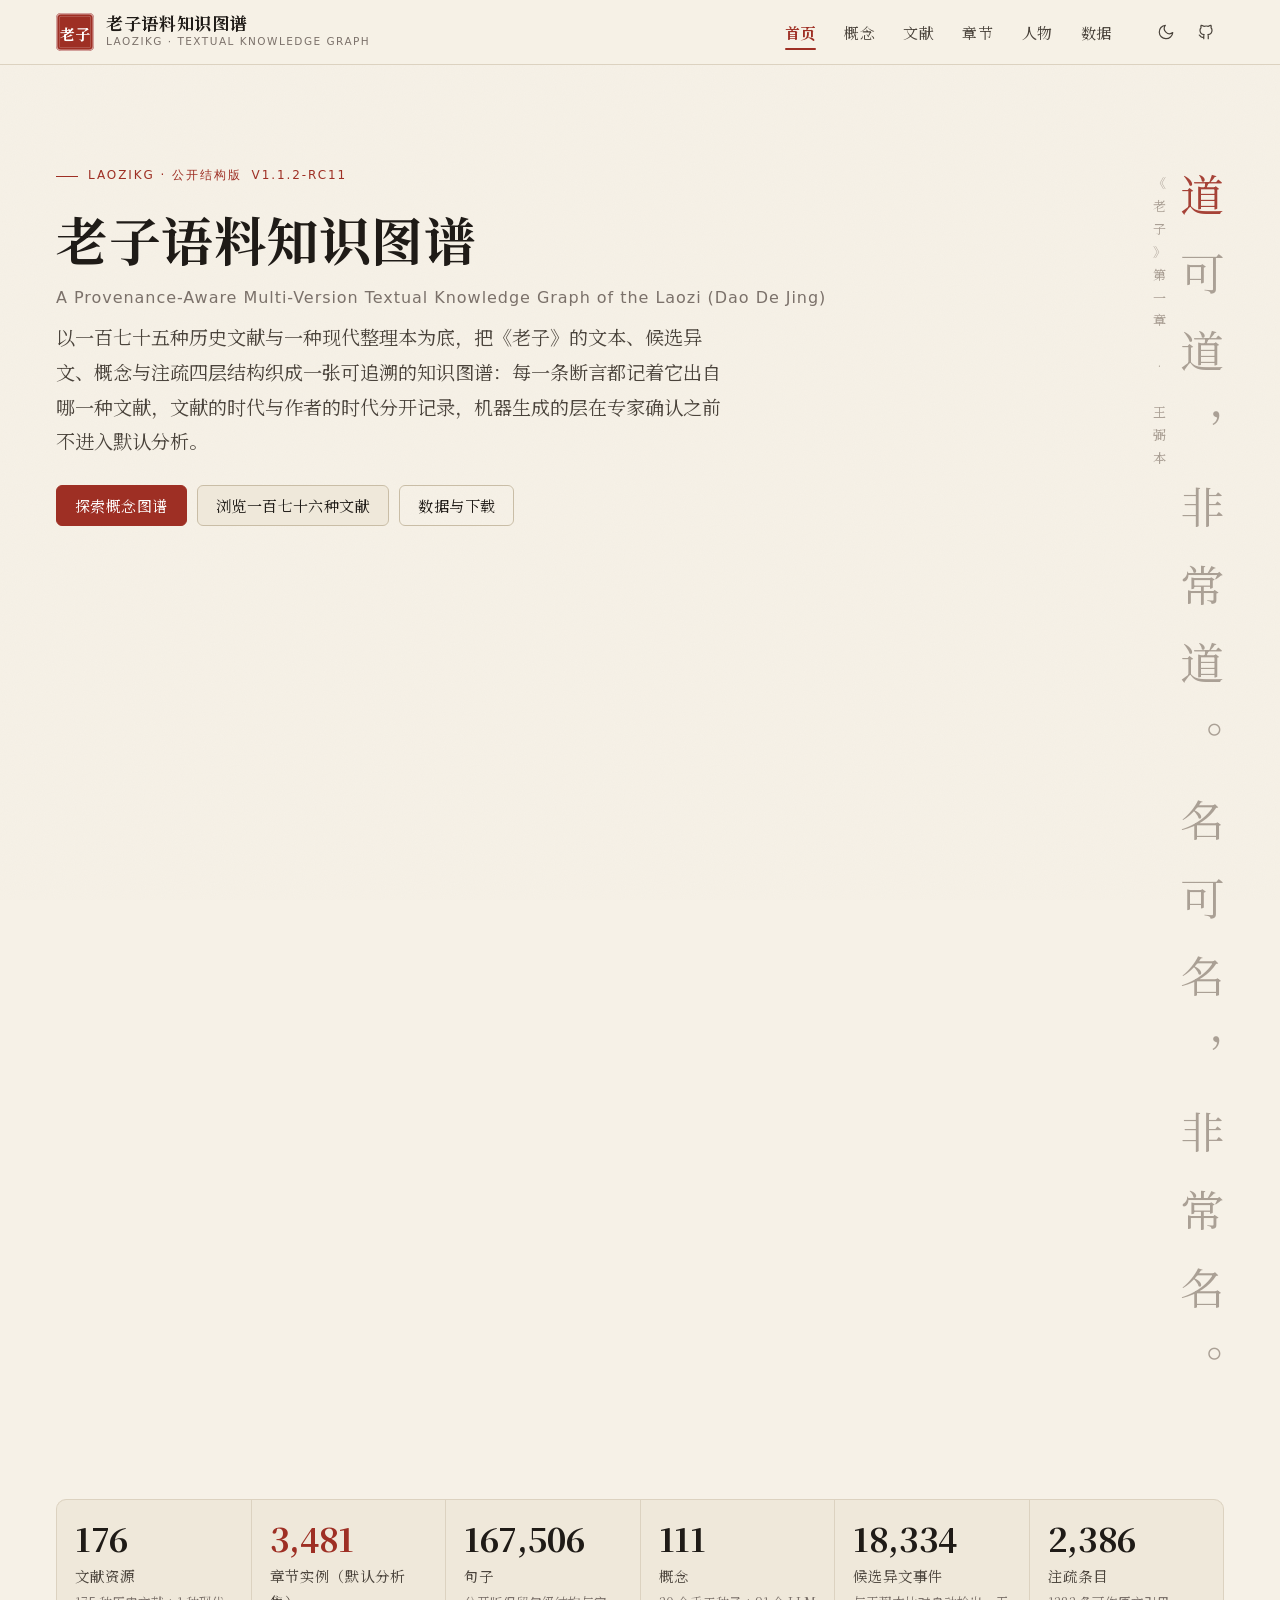
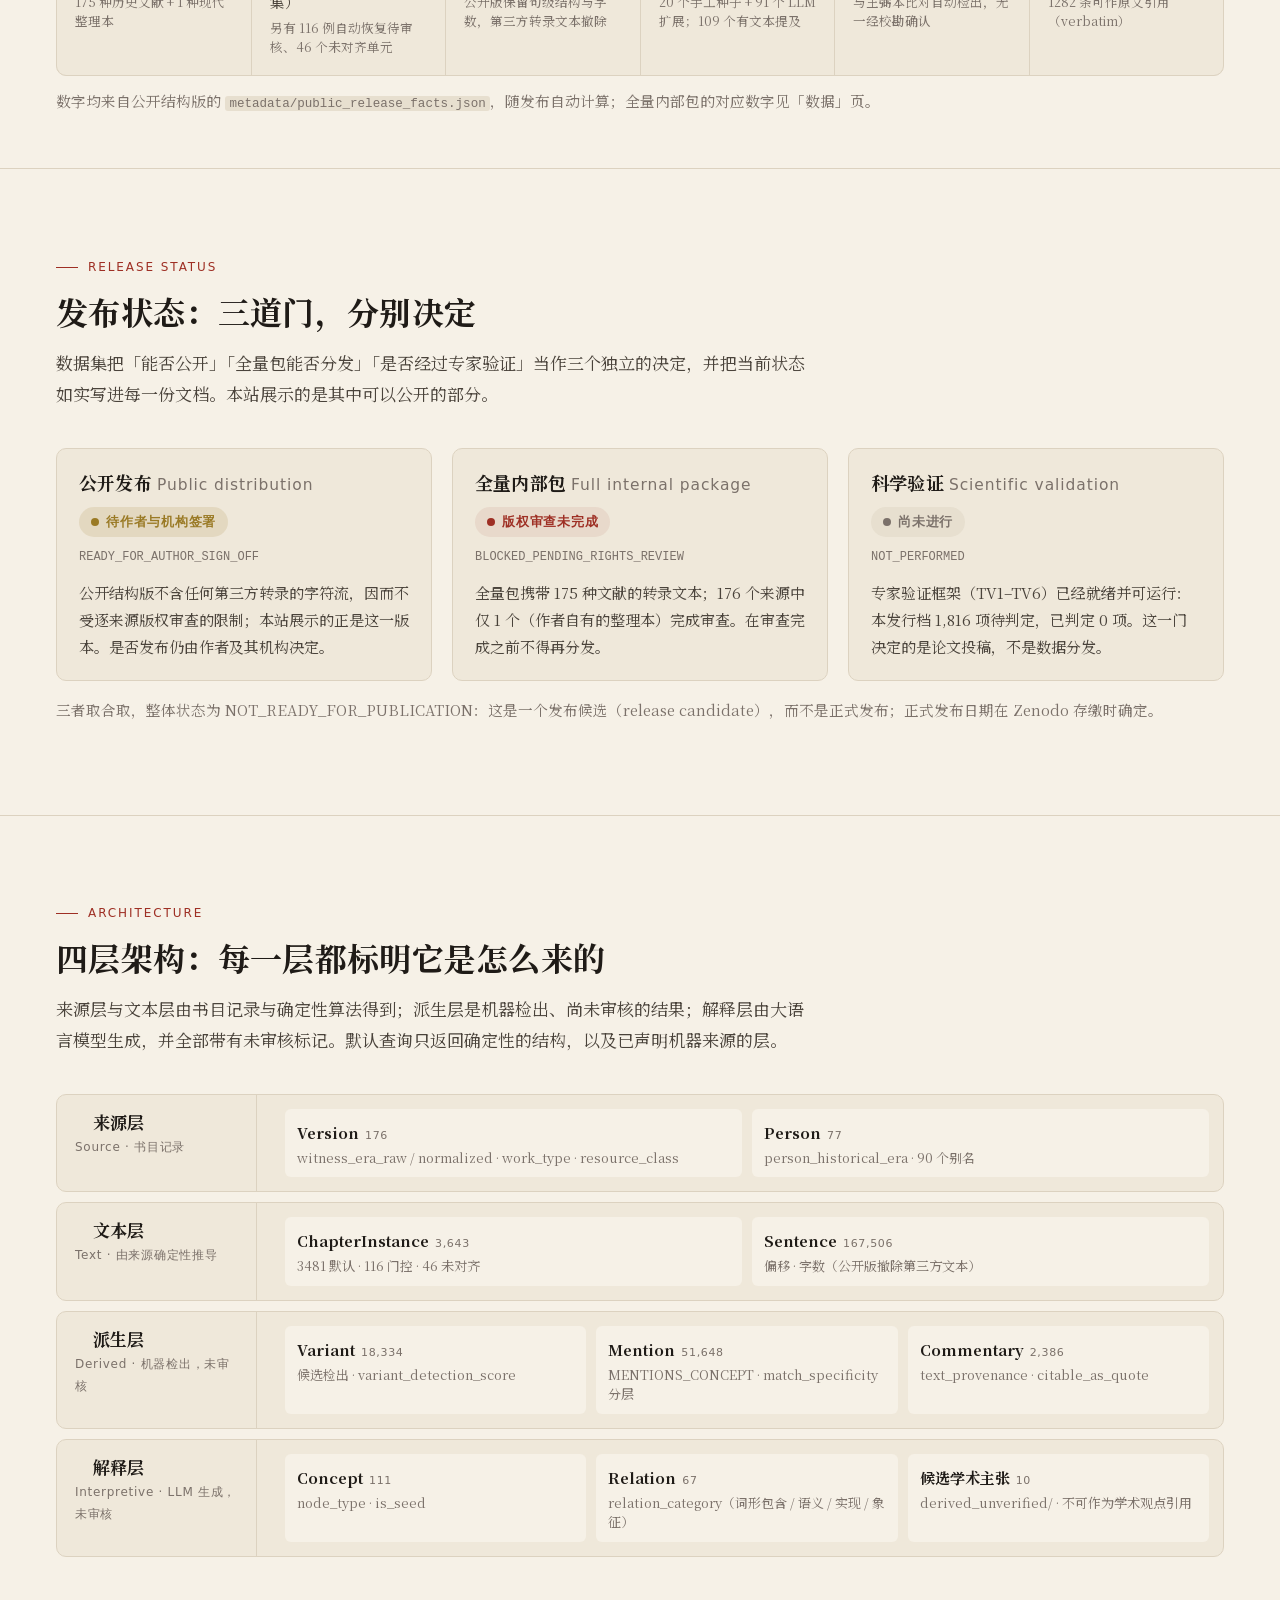
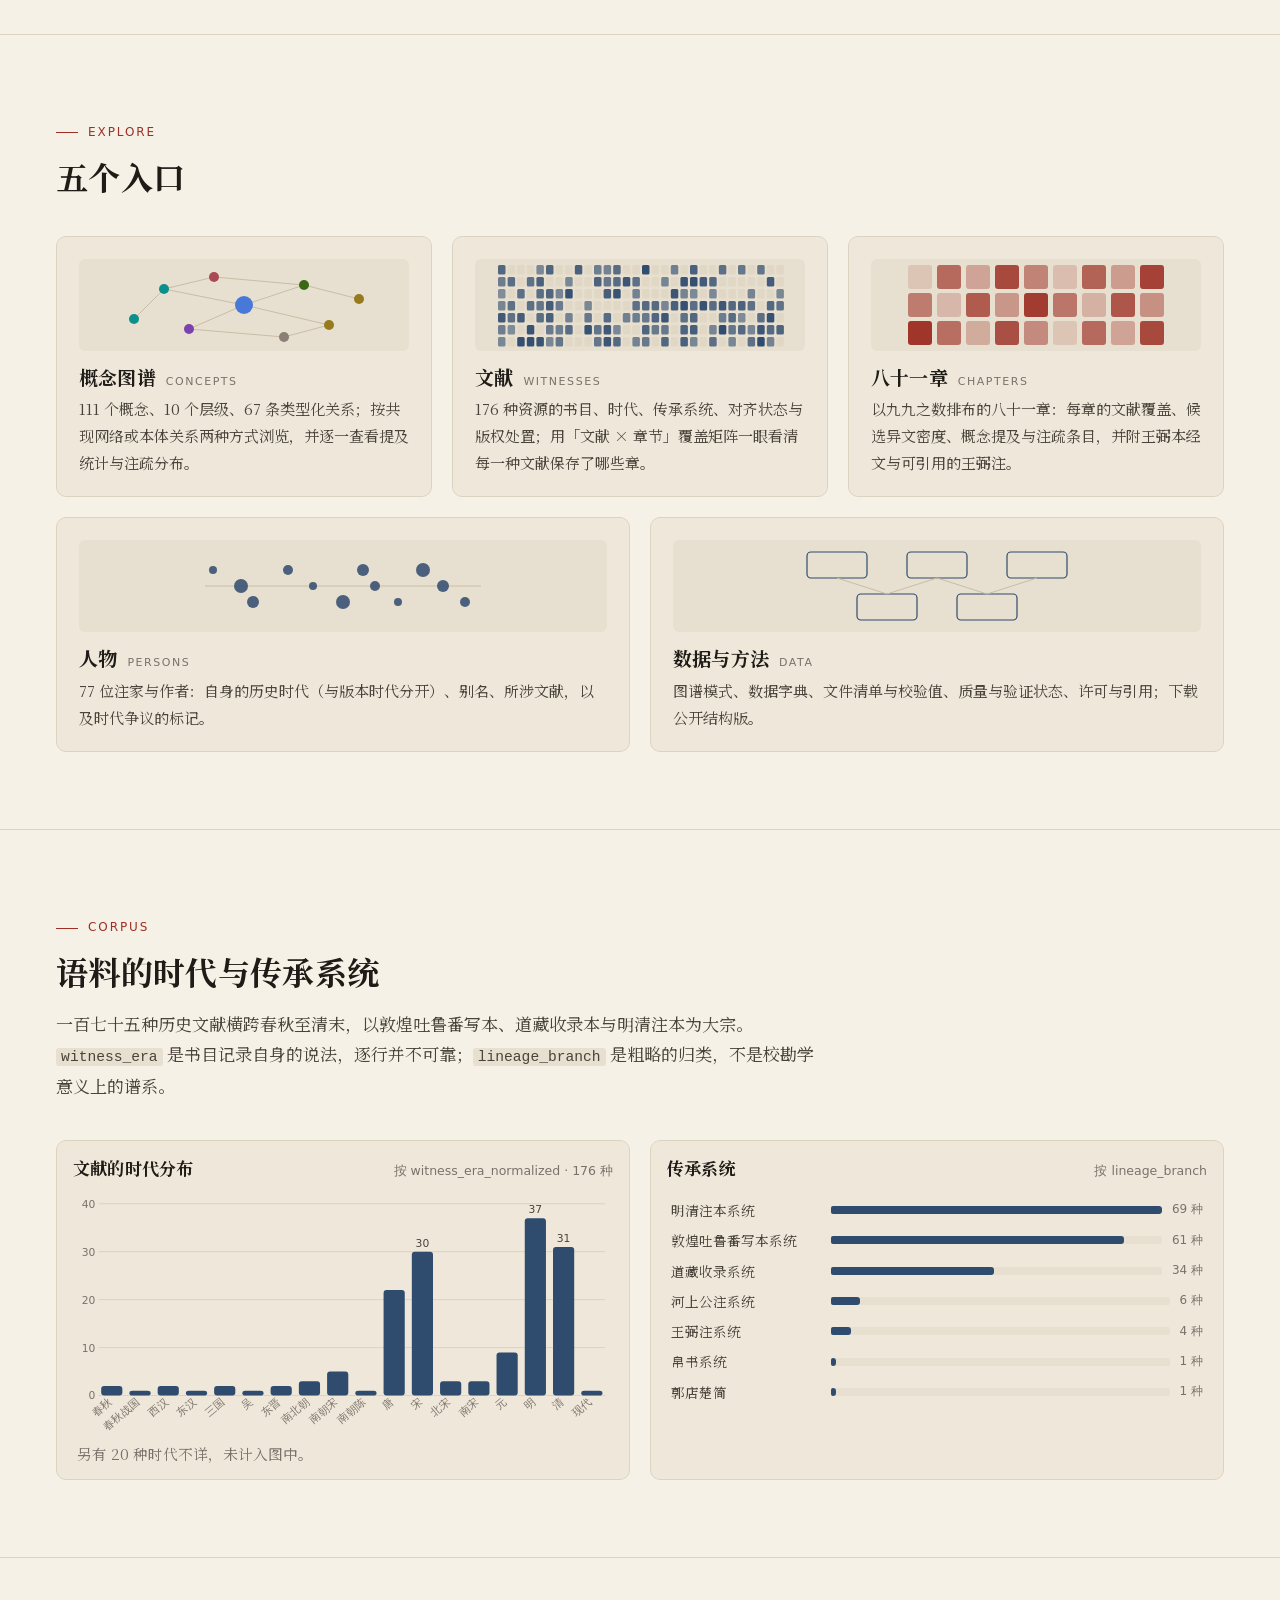
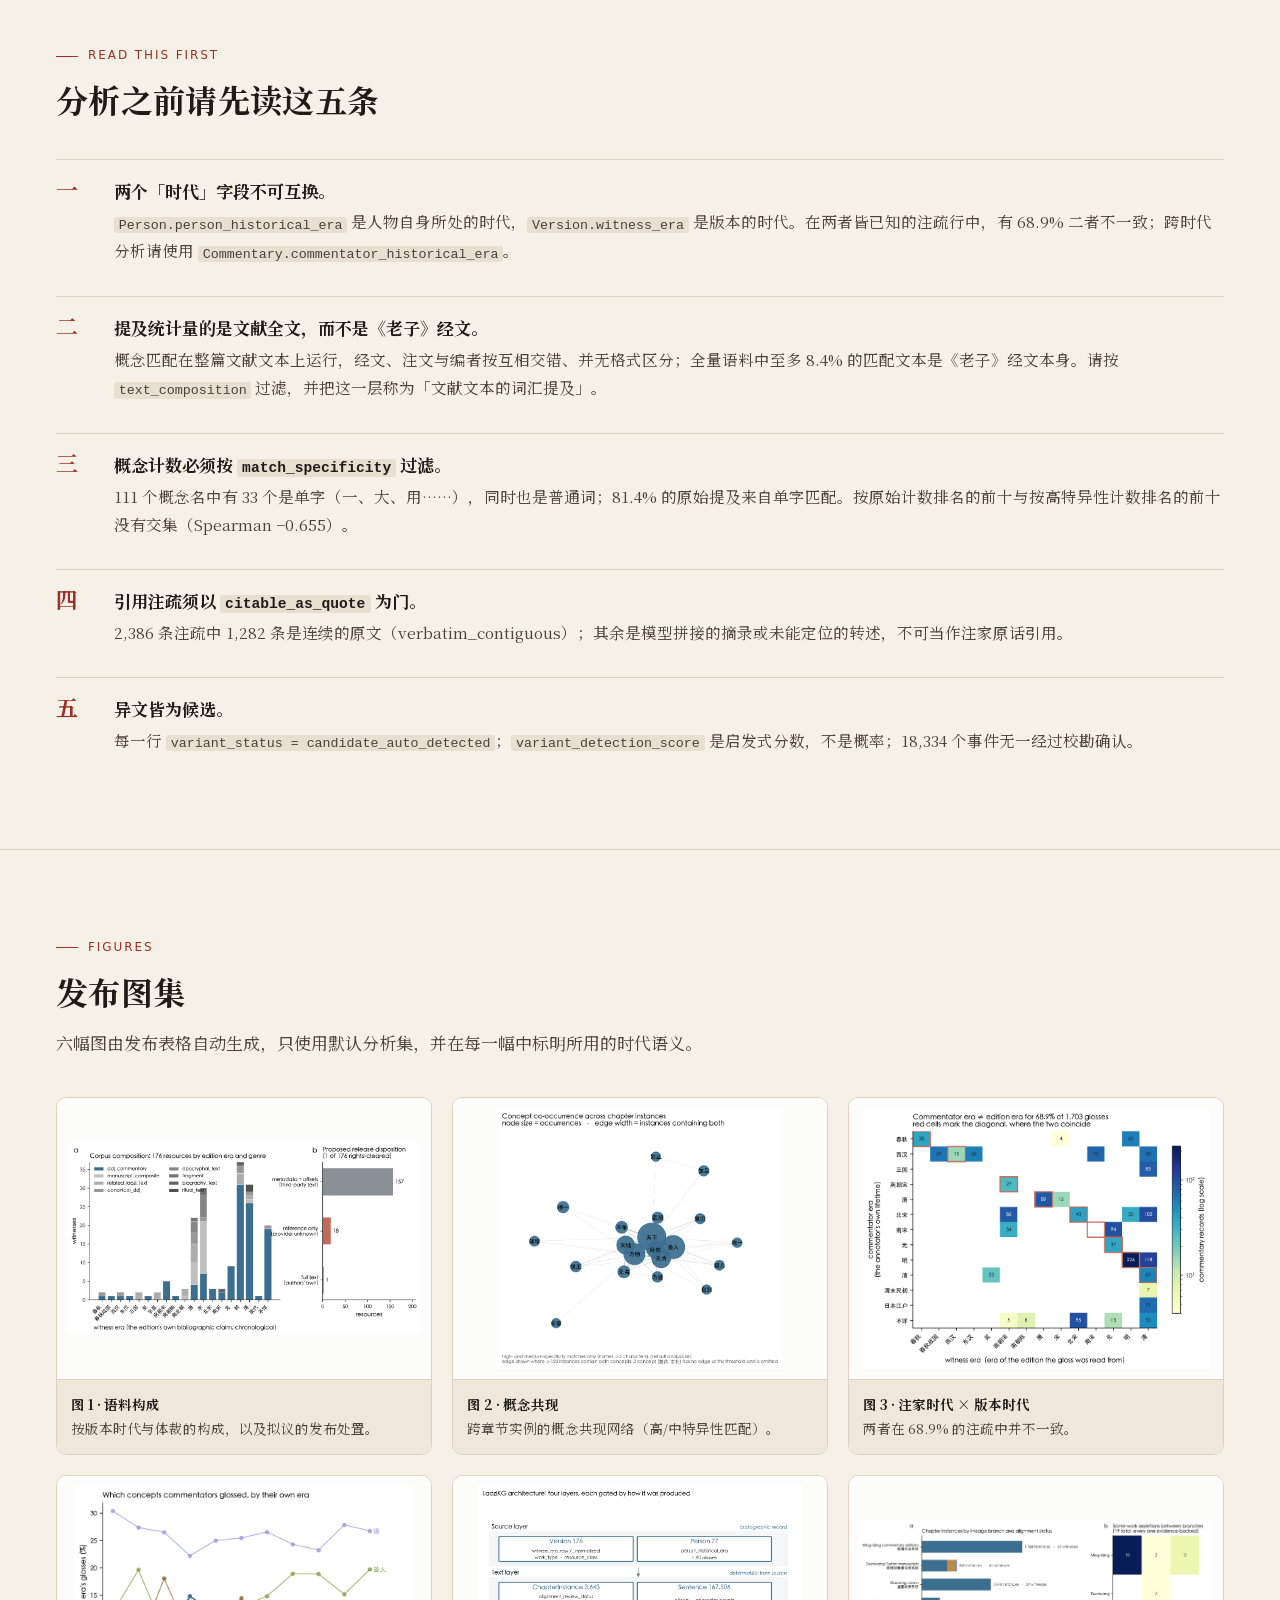
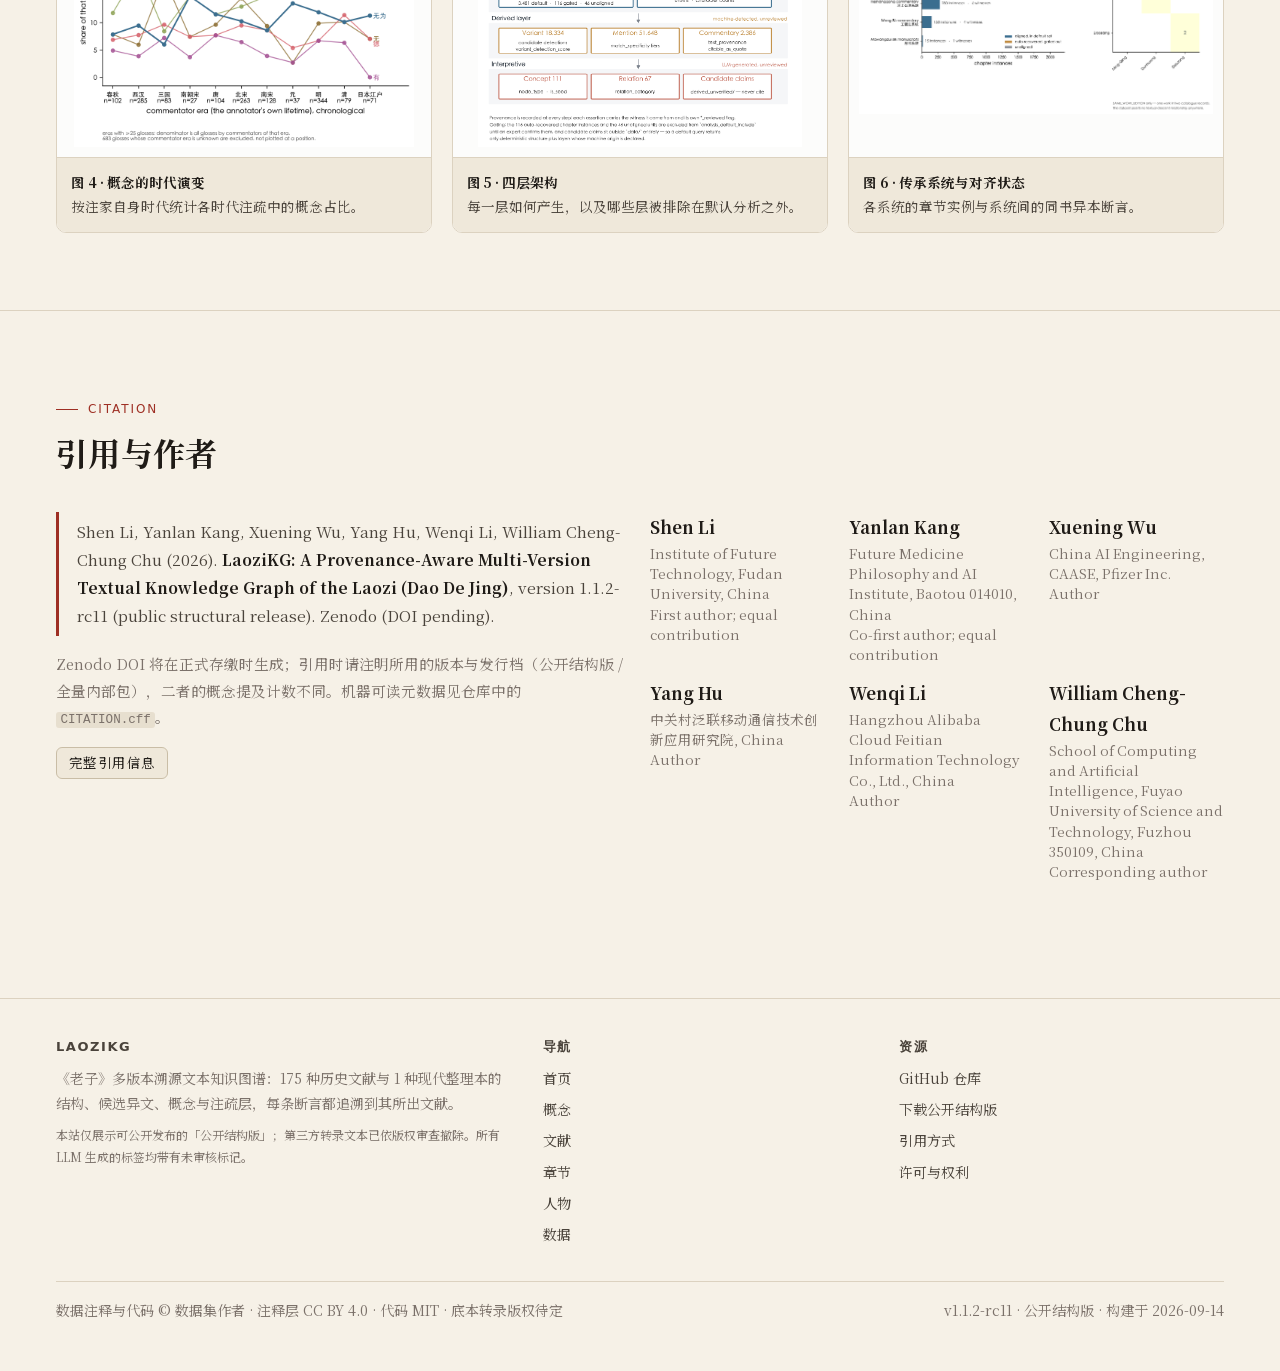
==== docs/index.html @ 109d07fc "Add the LaoziKG GitHub Pages website (docs/) built from the public structural release Static site (H" ====
<!DOCTYPE html>
<html lang="zh-Hans">
<head>
<meta charset="utf-8">
<meta name="viewport" content="width=device-width, initial-scale=1">
<title>老子语料知识图谱 · LaoziKG</title>
<meta name="description" content="LaoziKG：《老子》（道德经）多版本溯源文本知识图谱。175 种历史文献与 1 种现代整理本的文本结构、候选异文、概念与注疏层，每条断言都追溯到其所出文献。">
<meta name="color-scheme" content="light dark">
<meta property="og:title" content="老子语料知识图谱 · LaoziKG">
<meta property="og:description" content="《老子》多版本溯源文本知识图谱：176 种文献资源 · 111 个概念 · 18,334 条候选异文 · 2,386 条注疏。">
<script>try{var t=localStorage.getItem('lz-theme');if(t)document.documentElement.setAttribute('data-theme',t)}catch(e){}</script>
<link rel="icon" href="assets/img/favicon.svg" type="image/svg+xml">
<link rel="stylesheet" href="assets/fonts/fonts.css">
<link rel="stylesheet" href="assets/css/site.css">
</head>
<body data-page="home">
<header id="site-header"></header>
<main>

  <section class="hero">
    <div class="wrap hero__in">
      <div class="hero__body">
        <div class="eyebrow">LaoziKG · 公开结构版 <span id="hero-version">v1.1.2-rc11</span></div>
        <h1 class="hero__title">老子语料知识图谱
          <span class="en">A Provenance-Aware Multi-Version Textual Knowledge Graph of the Laozi (Dao De Jing)</span>
        </h1>
        <p class="lede">以一百七十五种历史文献与一种现代整理本为底，把《老子》的文本、候选异文、概念与注疏四层结构织成一张可追溯的知识图谱：每一条断言都记着它出自哪一种文献，文献的时代与作者的时代分开记录，机器生成的层在专家确认之前不进入默认分析。</p>
        <div class="cta-row">
          <a class="btn btn--primary" href="concepts.html">探索概念图谱</a>
          <a class="btn" href="witnesses.html">浏览一百七十六种文献</a>
          <a class="btn btn--ghost" href="data.html#download">数据与下载</a>
        </div>
      </div>
      <div class="hero__quote" aria-hidden="true"><b>道</b>可道，非常道。名可名，非常名。<small>《老子》第一章 · 王弼本</small></div>
    </div>
  </section>

  <section class="section section--tight">
    <div class="wrap">
      <div class="stats" id="stats" aria-label="数据规模"></div>
      <p class="small muted" style="margin-top:12px" id="stats-note">数字均来自公开结构版的 <code>metadata/public_release_facts.json</code>，随发布自动计算；全量内部包的对应数字见「数据」页。</p>
    </div>
  </section>

  <section class="section" id="gates">
    <div class="wrap">
      <div class="section__head">
        <div class="eyebrow">Release status</div>
        <h2>发布状态：三道门，分别决定</h2>
        <p class="section__desc">数据集把「能否公开」「全量包能否分发」「是否经过专家验证」当作三个独立的决定，并把当前状态如实写进每一份文档。本站展示的是其中可以公开的部分。</p>
      </div>
      <div class="grid-3" id="gate-cards"></div>
      <p class="muted small" style="margin-top:16px" id="gate-overall"></p>
    </div>
  </section>

  <section class="section" id="architecture">
    <div class="wrap">
      <div class="section__head">
        <div class="eyebrow">Architecture</div>
        <h2>四层架构：每一层都标明它是怎么来的</h2>
        <p class="section__desc">来源层与文本层由书目记录与确定性算法得到；派生层是机器检出、尚未审核的结果；解释层由大语言模型生成，并全部带有未审核标记。默认查询只返回确定性的结构，以及已声明机器来源的层。</p>
      </div>
      <div class="layers" id="layers"></div>
    </div>
  </section>

  <section class="section" id="explore">
    <div class="wrap">
      <div class="section__head">
        <div class="eyebrow">Explore</div>
        <h2>五个入口</h2>
      </div>
      <div class="explore" id="explore-cards"></div>
    </div>
  </section>

  <section class="section" id="corpus">
    <div class="wrap">
      <div class="section__head">
        <div class="eyebrow">Corpus</div>
        <h2>语料的时代与传承系统</h2>
        <p class="section__desc">一百七十五种历史文献横跨春秋至清末，以敦煌吐鲁番写本、道藏收录本与明清注本为大宗。<code>witness_era</code> 是书目记录自身的说法，逐行并不可靠；<code>lineage_branch</code> 是粗略的归类，不是校勘学意义上的谱系。</p>
      </div>
      <div class="grid-2">
        <div class="vizbox"><div class="viz-title"><h3>文献的时代分布</h3><span>按 witness_era_normalized · 176 种</span></div><div id="era-chart"></div></div>
        <div class="vizbox"><div class="viz-title"><h3>传承系统</h3><span>按 lineage_branch</span></div><div id="lineage-chart" style="padding:6px 8px 4px"></div></div>
      </div>
    </div>
  </section>

  <section class="section" id="notes">
    <div class="wrap">
      <div class="section__head">
        <div class="eyebrow">Read this first</div>
        <h2>分析之前请先读这五条</h2>
      </div>
      <ol class="notes" id="notes-list">
        <li><div><b>两个「时代」字段不可互换。</b><p><code>Person.person_historical_era</code> 是人物自身所处的时代，<code>Version.witness_era</code> 是版本的时代。在两者皆已知的注疏行中，有 <span id="n-era-pct">68.9%</span> 二者不一致；跨时代分析请使用 <code>Commentary.commentator_historical_era</code>。</p></div></li>
        <li><div><b>提及统计量的是文献全文，而不是《老子》经文。</b><p>概念匹配在整篇文献文本上运行，经文、注文与编者按互相交错、并无格式区分；全量语料中至多 8.4% 的匹配文本是《老子》经文本身。请按 <code>text_composition</code> 过滤，并把这一层称为「文献文本的词汇提及」。</p></div></li>
        <li><div><b>概念计数必须按 <code>match_specificity</code> 过滤。</b><p>111 个概念名中有 33 个是单字（一、大、用……），同时也是普通词；<span id="n-single-pct">81.4%</span> 的原始提及来自单字匹配。按原始计数排名的前十与按高特异性计数排名的前十没有交集（Spearman <span id="n-spearman">−0.655</span>）。</p></div></li>
        <li><div><b>引用注疏须以 <code>citable_as_quote</code> 为门。</b><p><span id="n-commentary">2,386</span> 条注疏中 <span id="n-citable">1,282</span> 条是连续的原文（verbatim_contiguous）；其余是模型拼接的摘录或未能定位的转述，不可当作注家原话引用。</p></div></li>
        <li><div><b>异文皆为候选。</b><p>每一行 <code>variant_status = candidate_auto_detected</code>；<code>variant_detection_score</code> 是启发式分数，不是概率；<span id="n-variants">18,334</span> 个事件无一经过校勘确认。</p></div></li>
      </ol>
    </div>
  </section>

  <section class="section" id="figures">
    <div class="wrap">
      <div class="section__head">
        <div class="eyebrow">Figures</div>
        <h2>发布图集</h2>
        <p class="section__desc">六幅图由发布表格自动生成，只使用默认分析集，并在每一幅中标明所用的时代语义。</p>
      </div>
      <div class="figs" id="figs"></div>
    </div>
  </section>

  <section class="section" id="cite">
    <div class="wrap">
      <div class="section__head">
        <div class="eyebrow">Citation</div>
        <h2>引用与作者</h2>
      </div>
      <div class="grid-2">
        <div>
          <blockquote class="cite" id="cite-text"></blockquote>
          <p class="small muted">Zenodo DOI 将在正式存缴时生成；引用时请注明所用的版本与发行档（公开结构版 / 全量内部包），二者的概念提及计数不同。机器可读元数据见仓库中的 <code>CITATION.cff</code>。</p>
          <p><a class="btn btn--sm" href="data.html#cite">完整引用信息</a></p>
        </div>
        <div class="authors" id="authors"></div>
      </div>
    </div>
  </section>

</main>
<footer id="site-footer"></footer>
<script src="assets/vendor/d3.v7.min.js"></script>
<script src="assets/js/site.js"></script>
<script src="assets/js/home.js"></script>
</body>
</html>
---- docs/assets/fonts/fonts.css ----
/* LZ Serif SC: subset of Noto Serif SC (SIL OFL 1.1, see OFL.txt) generated by scripts/build_fonts.py */
@font-face{font-family:'LZ Serif SC';font-style:normal;font-weight:400;font-display:swap;src:url(lz-serif-sc-core-400.woff2) format('woff2');unicode-range:U+0020-007E,U+00A9,U+00B7,U+00D7,U+00E8,U+2013-2014,U+2026-2027,U+2190-2194,U+2212,U+221E,U+2248,U+2260,U+2264-2265,U+25A1,U+25B2-25B3,U+25C6-25C7,U+25CB,U+25CF-25D0,U+2713,U+3000-3002,U+3008-3011,U+4E00-4E01,U+4E03,U+4E07,U+4E09-4E0B,U+4E0D-4E0E,U+4E13-4E14,U+4E16,U+4E1A,U+4E1C,U+4E24,U+4E26,U+4E2A,U+4E2D,U+4E32,U+4E3A-4E3B,U+4E43,U+4E45,U+4E48-4E49,U+4E4B,U+4E50,U+4E58,U+4E5D,U+4E5F,U+4E66,U+4E7E,U+4E86,U+4E89,U+4E8B-4E8C,U+4E8E,U+4E92,U+4E94,U+4E9A-4E9B,U+4EA4,U+4EA7,U+4EBA,U+4EC1,U+4EC5,U+4ECD-4ECE,U+4ED3,U+4ED6,U+4EE3,U+4EE5,U+4EEA,U+4EEC,U+4EF6,U+4EFB,U+4EFD,U+4F10,U+4F17,U+4F1A,U+4F20,U+4F26,U+4F2A,U+4F2F,U+4F3C,U+4F46,U+4F4D-4F4F,U+4F53,U+4F55,U+4F59-4F5C,U+4F60,U+4F7F,U+4F8B,U+4F9B,U+4F9D,U+4FAF,U+4FBF,U+4FD7,U+4FDD,U+4FE1,U+4FED-4FEE,U+5019-501A,U+5021,U+503C,U+503E,U+5047,U+504F,U+505C,U+5085,U+5099,U+50CF,U+5100,U+513F,U+5143,U+5148-5149,U+5165,U+5168,U+516B-516D,U+5171,U+5173,U+5175-5178,U+517B,U+5185,U+518D,U+5199,U+51A2,U+51B2-51B3,U+51C0,U+51CF,U+51FA-51FB,U+5206-5207,U+520A,U+5217,U+5219-521B,U+521D,U+5220,U+5224,U+5229,U+522B,U+5230,U+5236,U+523B,U+524A,U+524D,U+525B,U+526F,U+5272,U+5289,U+529B,U+529F-52A0,U+52A8,U+52B3,U+52D8,U+52DD,U+5305,U+5316-5317,U+5339-533A,U+5341,U+534E,U+5355,U+5357,U+535A,U+5360,U+5377,U+5386,U+538B,U+539A,U+539F,U+53A8,U+53BB,U+53C2-53C3,U+53C8-53CA,U+53CC-53CD,U+53D1,U+53D6-53D8,U+53E2-53E6,U+53EA,U+53EF-53F0,U+53F2,U+53F7-53F8,U+5404,U+5408-5409,U+540C-540E,U+5410-5411,U+541B,U+5426,U+542B,U+542F,U+5433-5434,U+5448,U+544A,U+547D,U+548C,U+54C1,U+54EA,U+54F2,U+5510,U+552F,U+554F,U+556C,U+5584,U+55BB,U+5609,U+5668,U+56B4,U+56DB,U+56DE,U+56E0,U+56FD-56FE,U+5706,U+5723,U+5728,U+5730,U+5747,U+575A,U+578B,U+57DF,U+57F9-57FA,U+5805,U+5831,U+586B,U+5883,U+589E,U+58A8,U+58EB,U+58F0,U+5904,U+590D,U+5916,U+591A,U+591F,U+5922,U+5927,U+5929-592B,U+5931,U+5934,U+5937,U+593A,U+5947,U+5955,U+5957-5958,U+5965,U+597D,U+5982,U+5984,U+5999,U+59CB,U+59D3-59D4,U+59DA,U+59FF,U+5A01,U+5A46,U+5A74,U+5B50,U+5B54,U+5B57-5B58,U+5B5D,U+5B66,U+5B6B,U+5B78,U+5B81,U+5B83,U+5B87-5B89,U+5B8B-5B8C,U+5B97-5B9A,U+5B9D-5B9E,U+5BA1,U+5BA4,U+5BAB,U+5BB6,U+5BB9,U+5BBD,U+5BC2,U+5BC4,U+5BC6,U+5BDF,U+5BE1,U+5BEB,U+5BF6,U+5BF9,U+5BFC,U+5C06,U+5C08,U+5C0F,U+5C11,U+5C18,U+5C1A,U+5C31,U+5C39-5C3A,U+5C3C,U+5C40,U+5C42,U+5C45,U+5C48,U+5C55,U+5C5E,U+5C71,U+5C90,U+5D02,U+5D07,U+5DE5,U+5DE7,U+5DF1-5DF2,U+5DF4,U+5E03,U+5E0C,U+5E1B,U+5E26,U+5E2B,U+5E38,U+5E45,U+5E73-5E74,U+5E76,U+5E7D,U+5E7F,U+5E84,U+5E8F,U+5E93-5E95,U+5E97,U+5E9F,U+5EA6,U+5EAB,U+5EDA,U+5EE3,U+5EFA,U+5F00,U+5F02-5F03,U+5F0F,U+5F15,U+5F20,U+5F31,U+5F35,U+5F3A,U+5F3C,U+5F52-5F53,U+5F55,U+5F62,U+5F71,U+5F7B,U+5F80-5F81,U+5F84-5F85,U+5F8B,U+5F90,U+5F97,U+5FA1,U+5FA9-5FAA,U+5FAE,U+5FB3,U+5FB7,U+5FBD,U+5FC3,U+5FC5,U+5FD7,U+5FE0,U+5FE7,U+5FEB,U+5FF5,U+6000-6001,U+600E,U+601D,U+6027,U+603B,U+6052,U+6062,U+606F,U+609F,U+60AC,U+60B2,U+60C5,U+60D1,U+60DA,U+60DF,U+60F3,U+610F,U+6114,U+611A,U+6148,U+6167,U+61C9,U+6210-6212,U+6216,U+6218,U+6237,U+6240,U+624B,U+624D,U+6258,U+6267,U+6269,U+627E-6280,U+6284,U+628A,U+6295,U+62A4-62A5,U+62B1,U+62BD,U+62D6,U+62DF,U+62E9,U+62FC,U+6301-6302,U+6307,U+6309,U+635F,U+6362,U+636E,U+6392,U+63A2,U+63A5,U+63A7-63A8,U+63D0,U+641C,U+643A,U+6448,U+6458,U+6469,U+64A4,U+64B0,U+64CD,U+6536,U+6539,U+653B,U+653E-653F,U+6545,U+6548,U+654C,U+6559,U+6562-6563,U+6566,U+6570,U+6574,U+6587,U+6599,U+65AD,U+65AF-65B0,U+65B9,U+65C5,U+65E0,U+65E5,U+65E8-65E9,U+65F6,U+660E,U+6613,U+661F,U+6625,U+6627,U+662F,U+663E,U+664B,U+6653,U+666E-666F,U+667A,U+6682,U+66C6,U+66F2,U+66FE-6700,U+6703,U+6708-6709,U+671B,U+671D,U+671F,U+6728,U+672A-672C,U+672F,U+6731,U+6734,U+673A,U+6742-6743,U+674E,U+6751,U+675C,U+6761,U+6765,U+6771,U+677F,U+6781,U+6784,U+6790,U+6797,U+679C,U+67B6,U+67D3-67D4,U+67E5,U+67F1,U+6807,U+6821,U+6837-6839,U+683C,U+6846,U+6863,U+68C0,U+694A,U+695A,U+6982,U+69AE,U+6A13,U+6A21,U+6A2A,U+6B21,U+6B32,U+6B4C,U+6B62-6B64,U+6B78,U+6B7B,U+6B86,U+6B8B,U+6BB5,U+6BCD,U+6BCF,U+6BD4,U+6BD7,U+6BDB,U+6C0F,U+6C11,U+6C14,U+6C23,U+6C34,U+6C38,U+6C42,U+6C47,U+6C49,U+6C5F,U+6C72,U+6C85,U+6C88,U+6C8C,U+6C99,U+6CA1,U+6CB3,U+6CBB,U+6CD5,U+6CD7,U+6CDB,U+6CE8,U+6D1E,U+6D3B,U+6D3E,U+6D41,U+6D45,U+6D4B,U+6D4F,U+6D6E,U+6D77,U+6D88-6D89,U+6DA4,U+6DB5,U+6DF1,U+6DF3,U+6DF5,U+6DF7,U+6E05,U+6E32,U+6E90,U+6EA2,U+6EAF,U+6EDA,U+6EE1,U+6EE4,U+6F14,U+6F84,U+6FA7,U+705D,U+7070,U+70AB,U+70B9-70BA,U+7126,U+7136,U+714C,U+7167,U+7231,U+723E,U+7247-7248,U+725D,U+7269,U+7279,U+72B6,U+72EC,U+72FC,U+732E,U+7384,U+7387,U+738B,U+73AF-73B0,U+7406,U+7422,U+74B0,U+7518,U+751F,U+7528,U+7530-7532,U+754C,U+7559,U+7562,U+7565,U+7567,U+756A,U+7570,U+7574,U+758F,U+7591,U+767B-767E,U+7684,U+7686,U+76C8,U+76CA,U+76D6,U+76EE,U+76F8,U+770B,U+771F,U+773C,U+7740,U+77E5,U+77E9,U+7801,U+7814,U+7834,U+786E,U+78E8,U+793A,U+793E,U+795E,U+7965,U+7978,U+7981,U+798F,U+79A6,U+79C1,U+79CB,U+79CD,U+79D1,U+79D8,U+79E9,U+79F0,U+79FB,U+7A00,U+7A0B,U+7A3B,U+7A3F,U+7A76,U+7A7A,U+7ACB,U+7AD1,U+7AD9,U+7AE0,U+7AE4,U+7B03,U+7B26,U+7B2C,U+7B49,U+7B7E,U+7B80,U+7B8B,U+7B97,U+7BAD,U+7BC7,U+7C21,U+7C4D,U+7C7B,U+7C97,U+7CBE,U+7CFB,U+7D00,U+7D04,U+7D14,U+7D20,U+7D22,U+7D71,U+7D93,U+7DAD,U+7DB8,U+7DE3,U+7DE8,U+7E82,U+7E8C,U+7EA6-7EA7,U+7EAA,U+7EAF,U+7EB3,U+7EB8,U+7EC4,U+7EC7-7EC8,U+7ECF,U+7ED3,U+7ED8,U+7EDC-7EDD,U+7EDF,U+7EEA,U+7EED,U+7F16,U+7F29,U+7F34,U+7F3A,U+7F51,U+7F6A,U+7F6E,U+7F72,U+7F85,U+7F8E,U+7FA9,U+7FC1,U+7FD2,U+7FFC,U+8001,U+8003,U+8005,U+800C,U+8033,U+8043,U+8054,U+805A,U+807D,U+809A,U+80DC,U+80E1,U+80FD,U+8179,U+81EA,U+81F3-81F4,U+820D,U+822A,U+822C,U+8272,U+8282,U+828A,U+8292,U+82AC,U+82E5,U+82F1,U+8303,U+838A,U+83AB,U+83B7,U+83E9,U+83EF,U+8449,U+8457,U+845B,U+84C4,U+8559,U+859B,U+85CF,U+8607,U+860A,U+864E,U+8651,U+865A,U+865E,U+884C-884D,U+885D,U+8868,U+88AB,U+88AD,U+88C1,U+88DC,U+88FD,U+8907,U+897F,U+8981,U+8986,U+898B,U+89BD,U+89C1-89C2,U+89C4,U+89C8-89C9,U+89E3,U+8A00,U+8A02,U+8A18,U+8A23,U+8A3B,U+8A55,U+8A69,U+8A9E,U+8AA0-8AA1,U+8AAA,U+8AAC,U+8AD6,U+8AF8,U+8B00,U+8B1D,U+8B28,U+8B58,U+8B6C,U+8B6F,U+8B80,U+8B8A,U+8BA1-8BA2,U+8BA4,U+8BA9,U+8BAD-8BAE,U+8BB0,U+8BB8,U+8BBA,U+8BBE-8BBF,U+8BC1,U+8BC4,U+8BC6,U+8BCD,U+8BDD,U+8BE2,U+8BE5-8BE6,U+8BED,U+8BF4,U+8BF7,U+8BFB,U+8C03,U+8C08,U+8C13,U+8C22,U+8C31,U+8C37,U+8C61,U+8C6B,U+8C79,U+8C9E,U+8CAB,U+8D04,U+8D21,U+8D24-8D25,U+8D28,U+8D2A,U+8D44,U+8D56,U+8D64,U+8D77,U+8DB3,U+8DE8,U+8DEF,U+8EAB,U+8ECD,U+8F2F,U+8F4D,U+8F6C,U+8F6E,U+8F7B,U+8F7D,U+8F93,U+8FA8-8FA9,U+8FAF-8FB0,U+8FB9,U+8FBE,U+8FC7,U+8FD0-8FD1,U+8FD4,U+8FD8-8FD9,U+8FDB-8FDC,U+8FDE,U+8FF0,U+8FF9,U+8FFD,U+9000,U+9002,U+9009,U+9010,U+901A,U+901F,U+904D-904E,U+9053-9054,U+9060,U+9075,U+9078,U+908A,U+90A6,U+90BB,U+90E8,U+90ED,U+90FD,U+9127,U+912D,U+914D,U+9192,U+91CA-91CD,U+91CF,U+929C,U+9321,U+93E1,U+949F,U+950B,U+9519,U+952E,U+955C,U+957F-9580,U+958B,U+95E8,U+95ED-95EE,U+95F4,U+9601,U+9608,U+9635,U+963F-9640,U+9644,U+9648,U+9650,U+9662,U+9664,U+9673,U+9678,U+9686,U+968B,U+968F,U+969C,U+96A8,U+96B1,U+96BE,U+96C0,U+96C6,U+96CC,U+96D5,U+96DC,U+96F2,U+96F6,U+9700,U+9716,U+9748,U+9752,U+9756,U+9759,U+975C,U+975E,U+9760,U+9762,U+97F3,U+9806,U+984C,U+9854,U+9867,U+9875,U+9879-987B,U+9884,U+9886,U+9891,U+9898,U+98DF,U+9928,U+9970-9971,U+9986,U+9996,U+9A8C,U+9AD8,U+9B4F,U+9C81,U+9D3B,U+9EC3,U+9ED8,U+9EDE,U+9F10,U+9F4B,U+9F50,U+9F94,U+FF01,U+FF08-FF09,U+FF0B-FF0D,U+FF1A-FF1B,U+FF1F}
@font-face{font-family:'LZ Serif SC';font-style:normal;font-weight:400;font-display:swap;src:url(lz-serif-sc-rest-400.woff2) format('woff2');unicode-range:U+00EC,U+014D,U+2208,U+2460-2462,U+4E08,U+4E19,U+4E1B,U+4E27,U+4E30,U+4E3E,U+4E4E,U+4E59,U+4E60-4E61,U+4E71,U+4E91,U+4EA1,U+4EA6,U+4EAB,U+4EAD,U+4EB2,U+4EBF-4EC0,U+4ECA-4ECB,U+4EE4,U+4EF0,U+4F01,U+4F0E,U+4F18,U+4F24,U+4F50,U+4F73,U+4FA7,U+4FAE,U+4FE8,U+500D,U+501F,U+5076-5077,U+50B3,U+50FB,U+5141,U+5146,U+514B,U+514D,U+5151,U+5155,U+516E,U+5170,U+5174,U+517C-517D,U+519B,U+51A5,U+51AC,U+51AF-51B0,U+51B5,U+51E0-51E1,U+51F6,U+51FF,U+5203,U+520D,U+5218,U+523F,U+5251,U+528D,U+52A1,U+52A9,U+52BF,U+52C7,U+52E4,U+52FE-52FF,U+5320,U+532F,U+5343,U+5347,U+536B,U+5370-5371,U+5373-5374,U+538C,U+53CB,U+53D9,U+53EC,U+53F3,U+542C,U+5439,U+543E,U+5468,U+5473,U+548E,U+54C0,U+54C9,U+54CD,U+55C4,U+56E2,U+56F4,U+56FA,U+570B,U+571F,U+572D,U+574F-5750,U+57CE-57CF,U+57F4,U+5802,U+5806,U+585E,U+5893,U+58EE,U+58FA,U+5907,U+592E,U+5938,U+5948-5949,U+5951,U+5962,U+5996,U+59A8,U+5B59,U+5B64,U+5B69,U+5B70,U+5B7A,U+5B85,U+5B9C,U+5BA0,U+5BA2-5BA3,U+5BB0,U+5BB3,U+5BBE,U+5BCC,U+5BD2,U+5BE5,U+5BF8,U+5BFF,U+5C0A-5C0B,U+5C1D,U+5C24,U+5C82,U+5DDD,U+5DE6,U+5DEE,U+5DFE,U+5E02,U+5E08,U+5E1D,U+5EB6-5EB7,U+5EC9,U+5F0A,U+5F13,U+5F17-5F18,U+5F25,U+5F69,U+5F70,U+5F73,U+5F7C,U+5F92,U+5F99,U+5FBC,U+5FCC,U+5FD2,U+6012,U+6028,U+6043,U+6050,U+606C,U+6076,U+60A0,U+60A3,U+60CA,U+60EF,U+6108,U+614E,U+6176,U+620E,U+6254,U+6263,U+6270,U+6291,U+6297-6298,U+62D4,U+62D9,U+62F1,U+632B,U+63AA,U+63E1,U+63E3,U+640F,U+6444,U+6491,U+6518,U+652B,U+652F,U+6537,U+6551,U+655D,U+65B2,U+65BD,U+65C1,U+65CB,U+65E2,U+65F7,U+660C,U+660F,U+6614,U+6620,U+662D,U+665A,U+6666,U+6670,U+6697,U+66F0,U+66F4,U+670D,U+6740,U+675F,U+6768,U+67A2,U+67AF,U+67D0,U+67E2,U+6811,U+6850,U+6881,U+68C1,U+68D8,U+68DF,U+68FA,U+6957,U+696D,U+6977,U+697C,U+69C1,U+6A02,U+6A50,U+6B47,U+6B54,U+6B59,U+6B66-6B67,U+6B83,U+6B98,U+6BC2,U+6BD2,U+6BEB,U+6C5C,U+6C60,U+6C6A,U+6CC9-6CCA,U+6CE3,U+6CEE,U+6CF0,U+6D3C,U+6D4A,U+6D4E,U+6D51,U+6D69,U+6DA3,U+6DE1,U+6E0A,U+6E1D,U+6E56,U+6E5B,U+6EAA,U+6ECB,U+6EE5,U+6F38,U+706D,U+7075,U+70C8,U+70ED,U+70F9,U+7109,U+7199,U+719F,U+71D5,U+71FF,U+722A,U+722C,U+7236,U+723D,U+7256,U+7261-7262,U+7281,U+72AC,U+72B9,U+72C2,U+72CE,U+72D7,U+730E,U+731B,U+7389,U+73DE,U+742D,U+7434,U+7455,U+751A,U+752B,U+7533,U+754B,U+754F,U+755C,U+75B5,U+75C5,U+76A6,U+76D7,U+76F2,U+76F4,U+7701,U+77BF,U+77DC,U+77ED,U+77F3,U+793C,U+7940,U+7956,U+796D,U+79BB,U+79E6,U+79EF,U+7A0D-7A0E,U+7A2E,U+7A33,U+7A37,U+7A3D,U+7A77,U+7A88,U+7AED,U+7AF9,U+7B11,U+7B4B,U+7B56,U+7B79,U+7BB1,U+7BC0,U+7BC9,U+7CAA,U+7D2F,U+7DB4,U+7DD2,U+7EB7,U+7EBD,U+7EBF,U+7EC6,U+7ECD,U+7ED9,U+7EF3,U+7EF5,U+7EFC,U+7FB8,U+804B,U+8086,U+8096,U+80AF,U+80B2,U+80CC,U+8106,U+8131,U+81C2,U+81C6,U+81E3,U+8206-8207,U+821F,U+8239,U+829C,U+82B8,U+8346,U+8349,U+8352,U+8361,U+8363,U+8425,U+842C,U+8521,U+853D,U+8584,U+867A,U+867D,U+867F,U+86C7,U+8702,U+87AB,U+8863,U+8865,U+8881,U+88C2,U+88D5,U+88D8,U+8910,U+89C0,U+89C6,U+89D2,U+8A17,U+8A89,U+8BB7,U+8BC8,U+8BD5,U+8BD8,U+8BDA,U+8BE0,U+8BEF,U+8BFA,U+8C01,U+8C0B,U+8C26,U+8C2A,U+8C3F,U+8CB4,U+8D1E-8D1F,U+8D22-8D23,U+8D27,U+8D2B,U+8D2F,U+8D31,U+8D35,U+8D37,U+8D39,U+8D3C,U+8D50,U+8D70,U+8D85,U+8E76,U+8E81,U+8EAC,U+8F66,U+8F83,U+8F85,U+8F8D-8F8E,U+8F90-8F91,U+8F99,U+8F9E,U+8FB1,U+8FC1,U+8FCE,U+8FDD,U+8FF7,U+901D,U+9020,U+9038,U+9042,U+9047,U+9057,U+907A,U+907F,U+90AA,U+90CA,U+9119,U+91AB,U+91C7,U+91D1,U+9285,U+93DE,U+9435,U+9489,U+94E7,U+9510,U+9521,U+9524,U+953B,U+9547,U+9593,U+95F7,U+95FB,U+9605,U+9616,U+9633-9634,U+9646,U+964D,U+9675,U+9685,U+9690,U+96B3,U+96C4-96C5,U+96E8,U+9732,U+9808,U+987D-987E,U+9881,U+9889,U+98CE,U+98D8,U+9965,U+996E,U+9975,U+9980,U+9A6C,U+9A70,U+9A77,U+9A84,U+9AA4,U+9AA8,U+9B3C,U+9B44,U+9B6F,U+9C7C,U+9C9C,U+9E1F,U+9E21,U+9EBB,U+9ECE,U+9ED1,U+9F13,U+9FA0,U+FF0F}
@font-face{font-family:'LZ Serif SC';font-style:normal;font-weight:700;font-display:swap;src:url(lz-serif-sc-core-700.woff2) format('woff2');unicode-range:U+0020-007E,U+00A9,U+00B7,U+00D7,U+00E8,U+2013-2014,U+2026-2027,U+2190-2194,U+2212,U+221E,U+2248,U+2260,U+2264-2265,U+25A1,U+25B2-25B3,U+25C6-25C7,U+25CB,U+25CF-25D0,U+2713,U+3000-3002,U+3008-3011,U+4E00-4E01,U+4E03,U+4E07,U+4E09-4E0B,U+4E0D-4E0E,U+4E13-4E14,U+4E16,U+4E1A,U+4E1C,U+4E24,U+4E26,U+4E2A,U+4E2D,U+4E32,U+4E3A-4E3B,U+4E43,U+4E45,U+4E48-4E49,U+4E4B,U+4E50,U+4E58,U+4E5D,U+4E5F,U+4E66,U+4E7E,U+4E86,U+4E89,U+4E8B-4E8C,U+4E8E,U+4E92,U+4E94,U+4E9A-4E9B,U+4EA4,U+4EA7,U+4EBA,U+4EC1,U+4EC5,U+4ECD-4ECE,U+4ED3,U+4ED6,U+4EE3,U+4EE5,U+4EEA,U+4EEC,U+4EF6,U+4EFB,U+4EFD,U+4F10,U+4F17,U+4F1A,U+4F20,U+4F26,U+4F2A,U+4F2F,U+4F3C,U+4F46,U+4F4D-4F4F,U+4F53,U+4F55,U+4F59-4F5C,U+4F60,U+4F7F,U+4F8B,U+4F9B,U+4F9D,U+4FAF,U+4FBF,U+4FD7,U+4FDD,U+4FE1,U+4FED-4FEE,U+5019-501A,U+5021,U+503C,U+503E,U+5047,U+504F,U+505C,U+5085,U+5099,U+50CF,U+5100,U+513F,U+5143,U+5148-5149,U+5165,U+5168,U+516B-516D,U+5171,U+5173,U+5175-5178,U+517B,U+5185,U+518D,U+5199,U+51A2,U+51B2-51B3,U+51C0,U+51CF,U+51FA-51FB,U+5206-5207,U+520A,U+5217,U+5219-521B,U+521D,U+5220,U+5224,U+5229,U+522B,U+5230,U+5236,U+523B,U+524A,U+524D,U+525B,U+526F,U+5272,U+5289,U+529B,U+529F-52A0,U+52A8,U+52B3,U+52D8,U+52DD,U+5305,U+5316-5317,U+5339-533A,U+5341,U+534E,U+5355,U+5357,U+535A,U+5360,U+5377,U+5386,U+538B,U+539A,U+539F,U+53A8,U+53BB,U+53C2-53C3,U+53C8-53CA,U+53CC-53CD,U+53D1,U+53D6-53D8,U+53E2-53E6,U+53EA,U+53EF-53F0,U+53F2,U+53F7-53F8,U+5404,U+5408-5409,U+540C-540E,U+5410-5411,U+541B,U+5426,U+542B,U+542F,U+5433-5434,U+5448,U+544A,U+547D,U+548C,U+54C1,U+54EA,U+54F2,U+5510,U+552F,U+554F,U+556C,U+5584,U+55BB,U+5609,U+5668,U+56B4,U+56DB,U+56DE,U+56E0,U+56FD-56FE,U+5706,U+5723,U+5728,U+5730,U+5747,U+575A,U+578B,U+57DF,U+57F9-57FA,U+5805,U+5831,U+586B,U+5883,U+589E,U+58A8,U+58EB,U+58F0,U+5904,U+590D,U+5916,U+591A,U+591F,U+5922,U+5927,U+5929-592B,U+5931,U+5934,U+5937,U+593A,U+5947,U+5955,U+5957-5958,U+5965,U+597D,U+5982,U+5984,U+5999,U+59CB,U+59D3-59D4,U+59DA,U+59FF,U+5A01,U+5A46,U+5A74,U+5B50,U+5B54,U+5B57-5B58,U+5B5D,U+5B66,U+5B6B,U+5B78,U+5B81,U+5B83,U+5B87-5B89,U+5B8B-5B8C,U+5B97-5B9A,U+5B9D-5B9E,U+5BA1,U+5BA4,U+5BAB,U+5BB6,U+5BB9,U+5BBD,U+5BC2,U+5BC4,U+5BC6,U+5BDF,U+5BE1,U+5BEB,U+5BF6,U+5BF9,U+5BFC,U+5C06,U+5C08,U+5C0F,U+5C11,U+5C18,U+5C1A,U+5C31,U+5C39-5C3A,U+5C3C,U+5C40,U+5C42,U+5C45,U+5C48,U+5C55,U+5C5E,U+5C71,U+5C90,U+5D02,U+5D07,U+5DE5,U+5DE7,U+5DF1-5DF2,U+5DF4,U+5E03,U+5E0C,U+5E1B,U+5E26,U+5E2B,U+5E38,U+5E45,U+5E73-5E74,U+5E76,U+5E7D,U+5E7F,U+5E84,U+5E8F,U+5E93-5E95,U+5E97,U+5E9F,U+5EA6,U+5EAB,U+5EDA,U+5EE3,U+5EFA,U+5F00,U+5F02-5F03,U+5F0F,U+5F15,U+5F20,U+5F31,U+5F35,U+5F3A,U+5F3C,U+5F52-5F53,U+5F55,U+5F62,U+5F71,U+5F7B,U+5F80-5F81,U+5F84-5F85,U+5F8B,U+5F90,U+5F97,U+5FA1,U+5FA9-5FAA,U+5FAE,U+5FB3,U+5FB7,U+5FBD,U+5FC3,U+5FC5,U+5FD7,U+5FE0,U+5FE7,U+5FEB,U+5FF5,U+6000-6001,U+600E,U+601D,U+6027,U+603B,U+6052,U+6062,U+606F,U+609F,U+60AC,U+60B2,U+60C5,U+60D1,U+60DA,U+60DF,U+60F3,U+610F,U+6114,U+611A,U+6148,U+6167,U+61C9,U+6210-6212,U+6216,U+6218,U+6237,U+6240,U+624B,U+624D,U+6258,U+6267,U+6269,U+627E-6280,U+6284,U+628A,U+6295,U+62A4-62A5,U+62B1,U+62BD,U+62D6,U+62DF,U+62E9,U+62FC,U+6301-6302,U+6307,U+6309,U+635F,U+6362,U+636E,U+6392,U+63A2,U+63A5,U+63A7-63A8,U+63D0,U+641C,U+643A,U+6448,U+6458,U+6469,U+64A4,U+64B0,U+64CD,U+6536,U+6539,U+653B,U+653E-653F,U+6545,U+6548,U+654C,U+6559,U+6562-6563,U+6566,U+6570,U+6574,U+6587,U+6599,U+65AD,U+65AF-65B0,U+65B9,U+65C5,U+65E0,U+65E5,U+65E8-65E9,U+65F6,U+660E,U+6613,U+661F,U+6625,U+6627,U+662F,U+663E,U+664B,U+6653,U+666E-666F,U+667A,U+6682,U+66C6,U+66F2,U+66FE-6700,U+6703,U+6708-6709,U+671B,U+671D,U+671F,U+6728,U+672A-672C,U+672F,U+6731,U+6734,U+673A,U+6742-6743,U+674E,U+6751,U+675C,U+6761,U+6765,U+6771,U+677F,U+6781,U+6784,U+6790,U+6797,U+679C,U+67B6,U+67D3-67D4,U+67E5,U+67F1,U+6807,U+6821,U+6837-6839,U+683C,U+6846,U+6863,U+68C0,U+694A,U+695A,U+6982,U+69AE,U+6A13,U+6A21,U+6A2A,U+6B21,U+6B32,U+6B4C,U+6B62-6B64,U+6B78,U+6B7B,U+6B86,U+6B8B,U+6BB5,U+6BCD,U+6BCF,U+6BD4,U+6BD7,U+6BDB,U+6C0F,U+6C11,U+6C14,U+6C23,U+6C34,U+6C38,U+6C42,U+6C47,U+6C49,U+6C5F,U+6C72,U+6C85,U+6C88,U+6C8C,U+6C99,U+6CA1,U+6CB3,U+6CBB,U+6CD5,U+6CD7,U+6CDB,U+6CE8,U+6D1E,U+6D3B,U+6D3E,U+6D41,U+6D45,U+6D4B,U+6D4F,U+6D6E,U+6D77,U+6D88-6D89,U+6DA4,U+6DB5,U+6DF1,U+6DF3,U+6DF5,U+6DF7,U+6E05,U+6E32,U+6E90,U+6EA2,U+6EAF,U+6EDA,U+6EE1,U+6EE4,U+6F14,U+6F84,U+6FA7,U+705D,U+7070,U+70AB,U+70B9-70BA,U+7126,U+7136,U+714C,U+7167,U+7231,U+723E,U+7247-7248,U+725D,U+7269,U+7279,U+72B6,U+72EC,U+72FC,U+732E,U+7384,U+7387,U+738B,U+73AF-73B0,U+7406,U+7422,U+74B0,U+7518,U+751F,U+7528,U+7530-7532,U+754C,U+7559,U+7562,U+7565,U+7567,U+756A,U+7570,U+7574,U+758F,U+7591,U+767B-767E,U+7684,U+7686,U+76C8,U+76CA,U+76D6,U+76EE,U+76F8,U+770B,U+771F,U+773C,U+7740,U+77E5,U+77E9,U+7801,U+7814,U+7834,U+786E,U+78E8,U+793A,U+793E,U+795E,U+7965,U+7978,U+7981,U+798F,U+79A6,U+79C1,U+79CB,U+79CD,U+79D1,U+79D8,U+79E9,U+79F0,U+79FB,U+7A00,U+7A0B,U+7A3B,U+7A3F,U+7A76,U+7A7A,U+7ACB,U+7AD1,U+7AD9,U+7AE0,U+7AE4,U+7B03,U+7B26,U+7B2C,U+7B49,U+7B7E,U+7B80,U+7B8B,U+7B97,U+7BAD,U+7BC7,U+7C21,U+7C4D,U+7C7B,U+7C97,U+7CBE,U+7CFB,U+7D00,U+7D04,U+7D14,U+7D20,U+7D22,U+7D71,U+7D93,U+7DAD,U+7DB8,U+7DE3,U+7DE8,U+7E82,U+7E8C,U+7EA6-7EA7,U+7EAA,U+7EAF,U+7EB3,U+7EB8,U+7EC4,U+7EC7-7EC8,U+7ECF,U+7ED3,U+7ED8,U+7EDC-7EDD,U+7EDF,U+7EEA,U+7EED,U+7F16,U+7F29,U+7F34,U+7F3A,U+7F51,U+7F6A,U+7F6E,U+7F72,U+7F85,U+7F8E,U+7FA9,U+7FC1,U+7FD2,U+7FFC,U+8001,U+8003,U+8005,U+800C,U+8033,U+8043,U+8054,U+805A,U+807D,U+809A,U+80DC,U+80E1,U+80FD,U+8179,U+81EA,U+81F3-81F4,U+820D,U+822A,U+822C,U+8272,U+8282,U+828A,U+8292,U+82AC,U+82E5,U+82F1,U+8303,U+838A,U+83AB,U+83B7,U+83E9,U+83EF,U+8449,U+8457,U+845B,U+84C4,U+8559,U+859B,U+85CF,U+8607,U+860A,U+864E,U+8651,U+865A,U+865E,U+884C-884D,U+885D,U+8868,U+88AB,U+88AD,U+88C1,U+88DC,U+88FD,U+8907,U+897F,U+8981,U+8986,U+898B,U+89BD,U+89C1-89C2,U+89C4,U+89C8-89C9,U+89E3,U+8A00,U+8A02,U+8A18,U+8A23,U+8A3B,U+8A55,U+8A69,U+8A9E,U+8AA0-8AA1,U+8AAA,U+8AAC,U+8AD6,U+8AF8,U+8B00,U+8B1D,U+8B28,U+8B58,U+8B6C,U+8B6F,U+8B80,U+8B8A,U+8BA1-8BA2,U+8BA4,U+8BA9,U+8BAD-8BAE,U+8BB0,U+8BB8,U+8BBA,U+8BBE-8BBF,U+8BC1,U+8BC4,U+8BC6,U+8BCD,U+8BDD,U+8BE2,U+8BE5-8BE6,U+8BED,U+8BF4,U+8BF7,U+8BFB,U+8C03,U+8C08,U+8C13,U+8C22,U+8C31,U+8C37,U+8C61,U+8C6B,U+8C79,U+8C9E,U+8CAB,U+8D04,U+8D21,U+8D24-8D25,U+8D28,U+8D2A,U+8D44,U+8D56,U+8D64,U+8D77,U+8DB3,U+8DE8,U+8DEF,U+8EAB,U+8ECD,U+8F2F,U+8F4D,U+8F6C,U+8F6E,U+8F7B,U+8F7D,U+8F93,U+8FA8-8FA9,U+8FAF-8FB0,U+8FB9,U+8FBE,U+8FC7,U+8FD0-8FD1,U+8FD4,U+8FD8-8FD9,U+8FDB-8FDC,U+8FDE,U+8FF0,U+8FF9,U+8FFD,U+9000,U+9002,U+9009,U+9010,U+901A,U+901F,U+904D-904E,U+9053-9054,U+9060,U+9075,U+9078,U+908A,U+90A6,U+90BB,U+90E8,U+90ED,U+90FD,U+9127,U+912D,U+914D,U+9192,U+91CA-91CD,U+91CF,U+929C,U+9321,U+93E1,U+949F,U+950B,U+9519,U+952E,U+955C,U+957F-9580,U+958B,U+95E8,U+95ED-95EE,U+95F4,U+9601,U+9608,U+9635,U+963F-9640,U+9644,U+9648,U+9650,U+9662,U+9664,U+9673,U+9678,U+9686,U+968B,U+968F,U+969C,U+96A8,U+96B1,U+96BE,U+96C0,U+96C6,U+96CC,U+96D5,U+96DC,U+96F2,U+96F6,U+9700,U+9716,U+9748,U+9752,U+9756,U+9759,U+975C,U+975E,U+9760,U+9762,U+97F3,U+9806,U+984C,U+9854,U+9867,U+9875,U+9879-987B,U+9884,U+9886,U+9891,U+9898,U+98DF,U+9928,U+9970-9971,U+9986,U+9996,U+9A8C,U+9AD8,U+9B4F,U+9C81,U+9D3B,U+9EC3,U+9ED8,U+9EDE,U+9F10,U+9F4B,U+9F50,U+9F94,U+FF01,U+FF08-FF09,U+FF0B-FF0D,U+FF1A-FF1B,U+FF1F}
@font-face{font-family:'LZ Serif SC';font-style:normal;font-weight:700;font-display:swap;src:url(lz-serif-sc-rest-700.woff2) format('woff2');unicode-range:U+00EC,U+014D,U+2208,U+2460-2462,U+4E08,U+4E19,U+4E1B,U+4E27,U+4E30,U+4E3E,U+4E4E,U+4E59,U+4E60-4E61,U+4E71,U+4E91,U+4EA1,U+4EA6,U+4EAB,U+4EAD,U+4EB2,U+4EBF-4EC0,U+4ECA-4ECB,U+4EE4,U+4EF0,U+4F01,U+4F0E,U+4F18,U+4F24,U+4F50,U+4F73,U+4FA7,U+4FAE,U+4FE8,U+500D,U+501F,U+5076-5077,U+50B3,U+50FB,U+5141,U+5146,U+514B,U+514D,U+5151,U+5155,U+516E,U+5170,U+5174,U+517C-517D,U+519B,U+51A5,U+51AC,U+51AF-51B0,U+51B5,U+51E0-51E1,U+51F6,U+51FF,U+5203,U+520D,U+5218,U+523F,U+5251,U+528D,U+52A1,U+52A9,U+52BF,U+52C7,U+52E4,U+52FE-52FF,U+5320,U+532F,U+5343,U+5347,U+536B,U+5370-5371,U+5373-5374,U+538C,U+53CB,U+53D9,U+53EC,U+53F3,U+542C,U+5439,U+543E,U+5468,U+5473,U+548E,U+54C0,U+54C9,U+54CD,U+55C4,U+56E2,U+56F4,U+56FA,U+570B,U+571F,U+572D,U+574F-5750,U+57CE-57CF,U+57F4,U+5802,U+5806,U+585E,U+5893,U+58EE,U+58FA,U+5907,U+592E,U+5938,U+5948-5949,U+5951,U+5962,U+5996,U+59A8,U+5B59,U+5B64,U+5B69,U+5B70,U+5B7A,U+5B85,U+5B9C,U+5BA0,U+5BA2-5BA3,U+5BB0,U+5BB3,U+5BBE,U+5BCC,U+5BD2,U+5BE5,U+5BF8,U+5BFF,U+5C0A-5C0B,U+5C1D,U+5C24,U+5C82,U+5DDD,U+5DE6,U+5DEE,U+5DFE,U+5E02,U+5E08,U+5E1D,U+5EB6-5EB7,U+5EC9,U+5F0A,U+5F13,U+5F17-5F18,U+5F25,U+5F69,U+5F70,U+5F73,U+5F7C,U+5F92,U+5F99,U+5FBC,U+5FCC,U+5FD2,U+6012,U+6028,U+6043,U+6050,U+606C,U+6076,U+60A0,U+60A3,U+60CA,U+60EF,U+6108,U+614E,U+6176,U+620E,U+6254,U+6263,U+6270,U+6291,U+6297-6298,U+62D4,U+62D9,U+62F1,U+632B,U+63AA,U+63E1,U+63E3,U+640F,U+6444,U+6491,U+6518,U+652B,U+652F,U+6537,U+6551,U+655D,U+65B2,U+65BD,U+65C1,U+65CB,U+65E2,U+65F7,U+660C,U+660F,U+6614,U+6620,U+662D,U+665A,U+6666,U+6670,U+6697,U+66F0,U+66F4,U+670D,U+6740,U+675F,U+6768,U+67A2,U+67AF,U+67D0,U+67E2,U+6811,U+6850,U+6881,U+68C1,U+68D8,U+68DF,U+68FA,U+6957,U+696D,U+6977,U+697C,U+69C1,U+6A02,U+6A50,U+6B47,U+6B54,U+6B59,U+6B66-6B67,U+6B83,U+6B98,U+6BC2,U+6BD2,U+6BEB,U+6C5C,U+6C60,U+6C6A,U+6CC9-6CCA,U+6CE3,U+6CEE,U+6CF0,U+6D3C,U+6D4A,U+6D4E,U+6D51,U+6D69,U+6DA3,U+6DE1,U+6E0A,U+6E1D,U+6E56,U+6E5B,U+6EAA,U+6ECB,U+6EE5,U+6F38,U+706D,U+7075,U+70C8,U+70ED,U+70F9,U+7109,U+7199,U+719F,U+71D5,U+71FF,U+722A,U+722C,U+7236,U+723D,U+7256,U+7261-7262,U+7281,U+72AC,U+72B9,U+72C2,U+72CE,U+72D7,U+730E,U+731B,U+7389,U+73DE,U+742D,U+7434,U+7455,U+751A,U+752B,U+7533,U+754B,U+754F,U+755C,U+75B5,U+75C5,U+76A6,U+76D7,U+76F2,U+76F4,U+7701,U+77BF,U+77DC,U+77ED,U+77F3,U+793C,U+7940,U+7956,U+796D,U+79BB,U+79E6,U+79EF,U+7A0D-7A0E,U+7A2E,U+7A33,U+7A37,U+7A3D,U+7A77,U+7A88,U+7AED,U+7AF9,U+7B11,U+7B4B,U+7B56,U+7B79,U+7BB1,U+7BC0,U+7BC9,U+7CAA,U+7D2F,U+7DB4,U+7DD2,U+7EB7,U+7EBD,U+7EBF,U+7EC6,U+7ECD,U+7ED9,U+7EF3,U+7EF5,U+7EFC,U+7FB8,U+804B,U+8086,U+8096,U+80AF,U+80B2,U+80CC,U+8106,U+8131,U+81C2,U+81C6,U+81E3,U+8206-8207,U+821F,U+8239,U+829C,U+82B8,U+8346,U+8349,U+8352,U+8361,U+8363,U+8425,U+842C,U+8521,U+853D,U+8584,U+867A,U+867D,U+867F,U+86C7,U+8702,U+87AB,U+8863,U+8865,U+8881,U+88C2,U+88D5,U+88D8,U+8910,U+89C0,U+89C6,U+89D2,U+8A17,U+8A89,U+8BB7,U+8BC8,U+8BD5,U+8BD8,U+8BDA,U+8BE0,U+8BEF,U+8BFA,U+8C01,U+8C0B,U+8C26,U+8C2A,U+8C3F,U+8CB4,U+8D1E-8D1F,U+8D22-8D23,U+8D27,U+8D2B,U+8D2F,U+8D31,U+8D35,U+8D37,U+8D39,U+8D3C,U+8D50,U+8D70,U+8D85,U+8E76,U+8E81,U+8EAC,U+8F66,U+8F83,U+8F85,U+8F8D-8F8E,U+8F90-8F91,U+8F99,U+8F9E,U+8FB1,U+8FC1,U+8FCE,U+8FDD,U+8FF7,U+901D,U+9020,U+9038,U+9042,U+9047,U+9057,U+907A,U+907F,U+90AA,U+90CA,U+9119,U+91AB,U+91C7,U+91D1,U+9285,U+93DE,U+9435,U+9489,U+94E7,U+9510,U+9521,U+9524,U+953B,U+9547,U+9593,U+95F7,U+95FB,U+9605,U+9616,U+9633-9634,U+9646,U+964D,U+9675,U+9685,U+9690,U+96B3,U+96C4-96C5,U+96E8,U+9732,U+9808,U+987D-987E,U+9881,U+9889,U+98CE,U+98D8,U+9965,U+996E,U+9975,U+9980,U+9A6C,U+9A70,U+9A77,U+9A84,U+9AA4,U+9AA8,U+9B3C,U+9B44,U+9B6F,U+9C7C,U+9C9C,U+9E1F,U+9E21,U+9EBB,U+9ECE,U+9ED1,U+9F13,U+9FA0,U+FF0F}
---- docs/assets/css/site.css ----
/* ==========================================================================
   LaoziKG · 老子语料知识图谱 — site stylesheet
   Design language: 纸 · 墨 · 朱 · 青 (paper, ink, cinnabar, indigo)
   ========================================================================== */

/* ---------- tokens ------------------------------------------------------ */
:root {
  color-scheme: light;
  --paper: #f6f1e7;
  --paper-2: #efe8da;
  --paper-3: #e7dfcf;
  --paper-4: #ddd3c0;
  --ink: #1f1b17;
  --ink-2: #4a433b;
  --ink-3: #7b716a;
  --ink-4: #a2978c;
  --line: #dcd2c0;
  --line-2: #c9bda6;
  --cinnabar: #9e2f24;
  --cinnabar-2: #b8402f;
  --cinnabar-soft: rgba(158, 47, 36, 0.08);
  --indigo: #2f4b6e;
  --indigo-2: #3d6190;
  --indigo-soft: rgba(47, 75, 110, 0.08);
  --teal: #0c7a76;
  --gold: #9a7a25;
  --green: #3b6d2a;

  /* layer colours: one hue per data layer, used consistently site-wide */
  --c-structure: #2f4b6e;   /* 文献 · 结构层 (indigo) */
  --c-variant: #9e2f24;     /* 候选异文 (cinnabar) */
  --c-mention: #0c908a;     /* 概念提及 (teal) */
  --c-commentary: #977a1e;  /* 注疏 (gold) */

  /* categorical: the six atomic concept strata (validated for CVD safety) */
  --t-ontological: #4879d8;
  --t-cosmological: #0c908a;
  --t-epistemic: #7a41af;
  --t-cultivation: #396914;
  --t-ethical: #977a1e;
  --t-political: #a84953;
  --t-composite: #8a7f74;

  --shadow: 0 1px 0 rgba(31, 27, 23, 0.04), 0 12px 32px -20px rgba(31, 27, 23, 0.35);
  --radius: 6px;
  --radius-lg: 10px;
  --gutter: clamp(16px, 5vw, 56px);
  --serif: "LZ Serif SC", "Noto Serif SC", "Noto Serif CJK SC", "Source Han Serif SC", "Songti SC", "STSong", "SimSun", "Times New Roman", serif;
  --sans: system-ui, -apple-system, "Segoe UI", "PingFang SC", "Hiragino Sans GB", "Microsoft YaHei", "Noto Sans SC", sans-serif;
  --mono: ui-monospace, "SF Mono", Menlo, Consolas, "Liberation Mono", monospace;
  --topbar-h: 64px;
}

@media (prefers-color-scheme: dark) {
  :root:not([data-theme="light"]) {
    color-scheme: dark;
    --paper: #171512;
    --paper-2: #1e1b17;
    --paper-3: #26221d;
    --paper-4: #322c26;
    --ink: #ece4d6;
    --ink-2: #c9bfae;
    --ink-3: #978c7d;
    --ink-4: #6e655a;
    --line: #2f2a24;
    --line-2: #423a31;
    --cinnabar: #d7513f;
    --cinnabar-2: #e4685a;
    --cinnabar-soft: rgba(215, 81, 63, 0.14);
    --indigo: #7fa3cf;
    --indigo-2: #9bb8dc;
    --indigo-soft: rgba(127, 163, 207, 0.14);
    --teal: #3aa8a2;
    --gold: #cfa64a;
    --green: #7fb56a;
    --c-structure: #7fa3cf;
    --c-variant: #d7513f;
    --c-mention: #209993;
    --c-commentary: #b58531;
    --t-ontological: #3566c7;
    --t-cosmological: #209993;
    --t-epistemic: #a279ce;
    --t-cultivation: #217721;
    --t-ethical: #b58531;
    --t-political: #d02d27;
    --t-composite: #8d8378;
    --shadow: 0 1px 0 rgba(0, 0, 0, 0.3), 0 12px 32px -18px rgba(0, 0, 0, 0.8);
  }
}
:root[data-theme="dark"] {
  color-scheme: dark;
  --paper: #171512;
  --paper-2: #1e1b17;
  --paper-3: #26221d;
  --paper-4: #322c26;
  --ink: #ece4d6;
  --ink-2: #c9bfae;
  --ink-3: #978c7d;
  --ink-4: #6e655a;
  --line: #2f2a24;
  --line-2: #423a31;
  --cinnabar: #d7513f;
  --cinnabar-2: #e4685a;
  --cinnabar-soft: rgba(215, 81, 63, 0.14);
  --indigo: #7fa3cf;
  --indigo-2: #9bb8dc;
  --indigo-soft: rgba(127, 163, 207, 0.14);
  --teal: #3aa8a2;
  --gold: #cfa64a;
  --green: #7fb56a;
  --c-structure: #7fa3cf;
  --c-variant: #d7513f;
  --c-mention: #209993;
  --c-commentary: #b58531;
  --t-ontological: #3566c7;
  --t-cosmological: #209993;
  --t-epistemic: #a279ce;
  --t-cultivation: #217721;
  --t-ethical: #b58531;
  --t-political: #d02d27;
  --t-composite: #8d8378;
  --shadow: 0 1px 0 rgba(0, 0, 0, 0.3), 0 12px 32px -18px rgba(0, 0, 0, 0.8);
}

/* ---------- base -------------------------------------------------------- */
*, *::before, *::after { box-sizing: border-box; }
html { -webkit-text-size-adjust: 100%; scroll-behavior: smooth; scroll-padding-top: calc(var(--topbar-h) + 16px); }
@media (prefers-reduced-motion: reduce) { html { scroll-behavior: auto; } *, *::before, *::after { transition: none !important; animation: none !important; } }
body {
  margin: 0;
  background: var(--paper);
  color: var(--ink);
  font-family: var(--serif);
  font-size: 17px;
  line-height: 1.8;
  font-kerning: normal;
  text-rendering: optimizeLegibility;
  -webkit-font-smoothing: antialiased;
  position: relative;
  min-height: 100vh;
}
/* a whisper of paper grain */
body::before {
  content: "";
  position: fixed; inset: 0; pointer-events: none; z-index: 0;
  opacity: 0.35;
  background-image: url("data:image/svg+xml,%3Csvg xmlns='http://www.w3.org/2000/svg' width='240' height='240'%3E%3Cfilter id='n'%3E%3CfeTurbulence type='fractalNoise' baseFrequency='0.9' numOctaves='2' stitchTiles='stitch'/%3E%3CfeColorMatrix values='0 0 0 0 0.35 0 0 0 0 0.3 0 0 0 0 0.22 0 0 0 0.06 0'/%3E%3C/filter%3E%3Crect width='100%25' height='100%25' filter='url(%23n)'/%3E%3C/svg%3E");
}
:root[data-theme="dark"] body::before { opacity: 0.18; }
@media (prefers-color-scheme: dark) { :root:not([data-theme="light"]) body::before { opacity: 0.18; } }
body > * { position: relative; z-index: 1; }

h1, h2, h3, h4 { font-weight: 700; line-height: 1.3; margin: 0 0 0.5em; letter-spacing: 0.01em; color: var(--ink); }
h1 { font-size: clamp(30px, 4.6vw, 52px); }
h2 { font-size: clamp(24px, 2.8vw, 32px); }
h3 { font-size: 20px; }
h4 { font-size: 17px; }
p { margin: 0 0 1em; }
a { color: var(--indigo); text-decoration: none; text-underline-offset: 0.18em; text-decoration-thickness: 1px; }
a:hover { color: var(--cinnabar); text-decoration: underline; }
:focus-visible { outline: 2px solid var(--cinnabar); outline-offset: 2px; border-radius: 2px; }
strong, b { font-weight: 700; }
small, .small { font-size: 0.86em; }
.muted { color: var(--ink-3); }
.mono { font-family: var(--mono); font-size: 0.86em; }
.num, .tnum { font-variant-numeric: tabular-nums; }
.right { text-align: right; }
.nowrap { white-space: nowrap; }
.sr-only { position: absolute; width: 1px; height: 1px; overflow: hidden; clip: rect(0 0 0 0); white-space: nowrap; }
hr { border: 0; border-top: 1px solid var(--line); margin: 2rem 0; }
img { max-width: 100%; height: auto; display: block; }
code { font-family: var(--mono); font-size: 0.86em; background: var(--paper-3); padding: 0.05em 0.35em; border-radius: 3px; }
pre { font-family: var(--mono); font-size: 13.5px; line-height: 1.6; background: var(--paper-2); border: 1px solid var(--line); border-radius: var(--radius); padding: 14px 16px; overflow-x: auto; margin: 0 0 1em; }
pre code { background: none; padding: 0; font-size: inherit; }
::selection { background: var(--cinnabar); color: #fff; }

.wrap { width: min(1180px, 100% - 2 * var(--gutter)); margin-inline: auto; }
.wrap--wide { width: min(1400px, 100% - 2 * var(--gutter)); }
.section { padding-block: clamp(40px, 6vw, 84px); }
.section--tight { padding-block: clamp(24px, 3vw, 40px); }
.section + .section { border-top: 1px solid var(--line); }
.section__head { max-width: 760px; margin-bottom: clamp(24px, 3vw, 40px); }
.section__head--center { margin-inline: auto; text-align: center; }
.section__desc { color: var(--ink-2); font-size: 17px; margin: 0; }
.eyebrow {
  display: inline-flex; align-items: center; gap: 10px;
  font-family: var(--sans); font-size: 12px; letter-spacing: 0.16em; text-transform: uppercase;
  color: var(--cinnabar); margin-bottom: 12px;
}
.eyebrow::before { content: ""; width: 22px; height: 1px; background: var(--cinnabar); }
.eyebrow--plain::before { display: none; }
.lede { font-size: clamp(18px, 1.5vw, 20px); color: var(--ink-2); max-width: 62ch; }

/* ---------- top bar ----------------------------------------------------- */
.topbar {
  position: sticky; top: 0; z-index: 50;
  background: color-mix(in srgb, var(--paper) 86%, transparent);
  backdrop-filter: saturate(140%) blur(12px);
  -webkit-backdrop-filter: saturate(140%) blur(12px);
  border-bottom: 1px solid var(--line);
}
.topbar__in { display: flex; align-items: center; gap: 24px; height: var(--topbar-h); }
.brand { display: flex; align-items: center; gap: 12px; color: var(--ink); text-decoration: none !important; flex: 0 0 auto; }
.seal {
  width: 38px; height: 38px; border-radius: 5px; flex: 0 0 auto;
  background: var(--cinnabar); color: #fff; position: relative;
  display: grid; place-items: center;
  font-weight: 700; font-size: 15px; line-height: 1; letter-spacing: -0.02em;
  box-shadow: inset 0 0 0 1.5px rgba(255, 255, 255, 0.55), inset 0 0 0 3px var(--cinnabar), inset 0 0 0 3.5px rgba(255,255,255,0.35);
}
.seal span { transform: translateY(0.5px); }
.brand__zh { font-weight: 700; font-size: 17px; letter-spacing: 0.04em; display: block; line-height: 1.15; }
.brand__en { display: block; font-family: var(--sans); font-size: 10.5px; letter-spacing: 0.14em; text-transform: uppercase; color: var(--ink-3); }
.nav { display: flex; align-items: center; gap: 4px; margin-left: auto; overflow-x: auto; scrollbar-width: none; }
.nav::-webkit-scrollbar { display: none; }
.nav a {
  display: inline-block; padding: 8px 12px; border-radius: 4px; color: var(--ink-2);
  font-size: 15px; letter-spacing: 0.04em; white-space: nowrap; text-decoration: none !important;
}
.nav a:hover { color: var(--ink); background: var(--paper-3); }
.nav a.is-active { color: var(--cinnabar); font-weight: 700; position: relative; }
.nav a.is-active::after { content: ""; position: absolute; left: 12px; right: 12px; bottom: 4px; height: 2px; background: var(--cinnabar); border-radius: 2px; }
.topbar__tools { display: flex; align-items: center; gap: 4px; flex: 0 0 auto; }
.iconbtn {
  width: 36px; height: 36px; border-radius: 50%; border: 1px solid transparent; background: transparent; color: var(--ink-2);
  display: grid; place-items: center; cursor: pointer; font-family: inherit;
}
.iconbtn:hover { border-color: var(--line-2); color: var(--ink); background: var(--paper-2); }
.iconbtn svg { width: 18px; height: 18px; fill: none; stroke: currentColor; stroke-width: 1.6; stroke-linecap: round; stroke-linejoin: round; }
@media (max-width: 720px) {
  .brand__en { display: none; }
  .topbar__in { gap: 12px; }
  .nav a { padding: 8px 9px; font-size: 14px; }
}

/* ---------- footer ------------------------------------------------------ */
.footer { border-top: 1px solid var(--line); padding: 40px 0 48px; color: var(--ink-3); font-size: 14px; margin-top: 40px; }
.footer__grid { display: grid; grid-template-columns: 1.4fr 1fr 1fr; gap: 32px; }
.footer h4 { font-size: 13px; letter-spacing: 0.12em; text-transform: uppercase; font-family: var(--sans); color: var(--ink-2); margin-bottom: 10px; }
.footer p { margin: 0 0 8px; }
.footer a { color: var(--ink-2); }
.footer ul { list-style: none; margin: 0; padding: 0; }
.footer li { margin: 0 0 6px; }
.footer__bottom { margin-top: 28px; padding-top: 16px; border-top: 1px solid var(--line); display: flex; flex-wrap: wrap; gap: 8px 24px; justify-content: space-between; }
@media (max-width: 800px) { .footer__grid { grid-template-columns: 1fr; gap: 20px; } }

/* ---------- buttons ----------------------------------------------------- */
.btn {
  display: inline-flex; align-items: center; gap: 8px; padding: 10px 18px; border-radius: var(--radius);
  border: 1px solid var(--line-2); background: var(--paper-2); color: var(--ink); font: inherit; font-size: 15px;
  cursor: pointer; text-decoration: none !important; letter-spacing: 0.03em; line-height: 1.3; transition: background .15s, border-color .15s, color .15s;
}
.btn:hover { border-color: var(--ink-3); background: var(--paper-3); color: var(--ink); }
.btn--primary { background: var(--cinnabar); border-color: var(--cinnabar); color: #fff; }
.btn--primary:hover { background: var(--cinnabar-2); border-color: var(--cinnabar-2); color: #fff; }
.btn--ghost { background: transparent; }
.btn--sm { padding: 6px 12px; font-size: 13.5px; }
.btn svg { width: 16px; height: 16px; fill: none; stroke: currentColor; stroke-width: 1.8; stroke-linecap: round; stroke-linejoin: round; }
.cta-row { display: flex; flex-wrap: wrap; gap: 10px; margin-top: 26px; }

/* ---------- hero -------------------------------------------------------- */
.hero { padding: clamp(40px, 7vw, 96px) 0 clamp(28px, 4vw, 56px); position: relative; overflow: hidden; }
.hero__in { display: grid; grid-template-columns: minmax(0, 1fr) auto; gap: 40px; align-items: start; }
.hero__title { margin: 6px 0 10px; }
.hero__title .en { display: block; font-family: var(--sans); font-weight: 400; font-size: clamp(13px, 1.3vw, 16px); letter-spacing: 0.06em; color: var(--ink-3); margin-top: 14px; line-height: 1.5; }
.hero__quote {
  writing-mode: vertical-rl; text-orientation: upright;
  font-size: clamp(28px, 3.6vw, 44px); line-height: 1; letter-spacing: 0.32em; color: var(--ink-4);
  font-weight: 400; padding-top: 6px; user-select: none; opacity: 0.9;
}
.hero__quote small { display: block; font-size: 13px; letter-spacing: 0.3em; color: var(--ink-4); margin-right: 14px; margin-top: 12px; }
.hero__quote b { color: var(--cinnabar); font-weight: 400; }
@media (max-width: 860px) { .hero__in { grid-template-columns: 1fr; } .hero__quote { display: none; } }

/* ---------- stats ------------------------------------------------------- */
.stats { display: grid; grid-template-columns: repeat(6, 1fr); gap: 1px; background: var(--line); border: 1px solid var(--line); border-radius: var(--radius-lg); overflow: hidden; }
.stat { background: var(--paper-2); padding: 20px 18px 18px; min-width: 0; }
.stat__value { font-size: clamp(26px, 2.6vw, 34px); font-weight: 700; line-height: 1.1; letter-spacing: -0.01em; color: var(--ink); }
.stat__value small { font-size: 0.5em; font-weight: 400; color: var(--ink-3); margin-left: 4px; letter-spacing: 0; }
.stat__label { margin-top: 6px; font-size: 14.5px; color: var(--ink-2); }
.stat__note { margin-top: 4px; font-size: 12.5px; color: var(--ink-3); line-height: 1.5; }
.stat--accent .stat__value { color: var(--cinnabar); }
@media (max-width: 1000px) { .stats { grid-template-columns: repeat(3, 1fr); } }
@media (max-width: 560px) { .stats { grid-template-columns: repeat(2, 1fr); } .stat { padding: 14px; } }

/* ---------- grids & cards ---------------------------------------------- */
.grid-2 { display: grid; grid-template-columns: repeat(2, minmax(0, 1fr)); gap: 20px; }
.grid-3 { display: grid; grid-template-columns: repeat(3, minmax(0, 1fr)); gap: 20px; }
.grid-4 { display: grid; grid-template-columns: repeat(4, minmax(0, 1fr)); gap: 20px; }
@media (max-width: 1000px) { .grid-4 { grid-template-columns: repeat(2, minmax(0, 1fr)); } .grid-3 { grid-template-columns: repeat(2, minmax(0, 1fr)); } }
@media (max-width: 640px) { .grid-2, .grid-3, .grid-4 { grid-template-columns: 1fr; } }
.card { background: var(--paper-2); border: 1px solid var(--line); border-radius: var(--radius-lg); padding: 22px 22px 20px; min-width: 0; }
.card--flat { background: transparent; }
.card--link { display: block; color: inherit; text-decoration: none !important; transition: border-color .15s, transform .15s, box-shadow .15s; }
.card--link:hover { border-color: var(--line-2); transform: translateY(-2px); box-shadow: var(--shadow); color: inherit; }
.card__title { font-size: 19px; margin: 0 0 6px; display: flex; align-items: baseline; gap: 10px; }
.card__title .en { font-family: var(--sans); font-size: 11px; letter-spacing: 0.14em; text-transform: uppercase; color: var(--ink-3); font-weight: 400; }
.card__body { color: var(--ink-2); font-size: 15px; margin: 0; }
.card__art { height: 92px; margin: 0 0 14px; border-radius: var(--radius); background: var(--paper-3); overflow: hidden; display: block; }
.card__art svg { width: 100%; height: 100%; display: block; }
.card__meta { margin-top: 12px; font-family: var(--sans); font-size: 12px; color: var(--ink-3); letter-spacing: 0.04em; }

.explore { display: grid; grid-template-columns: repeat(6, minmax(0, 1fr)); gap: 20px; }
.explore > * { grid-column: span 2; }
.explore > *:nth-child(4), .explore > *:nth-child(5) { grid-column: span 3; }
@media (max-width: 1000px) { .explore > * { grid-column: span 3 !important; } }
@media (max-width: 640px) { .explore > * { grid-column: span 6 !important; } }

/* ---------- badges, pills, chips --------------------------------------- */
.badge {
  display: inline-flex; align-items: center; gap: 5px; padding: 2px 8px; border-radius: 999px; font-family: var(--sans);
  font-size: 11.5px; letter-spacing: 0.04em; line-height: 1.6; border: 1px solid var(--line-2); color: var(--ink-2); background: var(--paper-2); white-space: nowrap; vertical-align: middle;
}
.badge--ai { color: var(--gold); border-color: color-mix(in srgb, var(--gold) 55%, transparent); background: color-mix(in srgb, var(--gold) 10%, transparent); }
.badge--unreviewed { color: var(--cinnabar); border-color: color-mix(in srgb, var(--cinnabar) 50%, transparent); background: var(--cinnabar-soft); }
.badge--ok { color: var(--green); border-color: color-mix(in srgb, var(--green) 50%, transparent); background: color-mix(in srgb, var(--green) 10%, transparent); }
.badge--ink { color: var(--paper); background: var(--ink-2); border-color: var(--ink-2); }
.badge--type { color: var(--ink-2); }
.badge--type::before { content: ""; width: 8px; height: 8px; border-radius: 50%; background: var(--sw, var(--t-composite)); }
.pill { display: inline-flex; align-items: center; gap: 7px; padding: 4px 12px; border-radius: 999px; font-family: var(--sans); font-size: 12.5px; letter-spacing: 0.06em; font-weight: 600; }
.pill::before { content: ""; width: 8px; height: 8px; border-radius: 50%; background: currentColor; }
.pill--ok { color: var(--green); background: color-mix(in srgb, var(--green) 12%, transparent); }
.pill--warn { color: var(--gold); background: color-mix(in srgb, var(--gold) 14%, transparent); }
.pill--block { color: var(--cinnabar); background: var(--cinnabar-soft); }
.pill--muted { color: var(--ink-3); background: var(--paper-3); }
.chip {
  display: inline-flex; align-items: center; gap: 6px; padding: 3px 10px; border-radius: 4px; font-size: 13.5px; line-height: 1.6;
  background: var(--paper-3); color: var(--ink-2); border: 1px solid transparent; text-decoration: none !important; cursor: default; max-width: 100%;
}
.chip--link { cursor: pointer; color: var(--indigo); }
.chip--link:hover { border-color: var(--line-2); color: var(--cinnabar); background: var(--paper-2); }
.chip--on { background: var(--ink); color: var(--paper); }
.chip--outline { background: transparent; border-color: var(--line-2); }
.chip--ch { min-width: 36px; justify-content: center; font-variant-numeric: tabular-nums; padding-inline: 6px; }
.chip--rec { border: 1px dashed var(--gold); color: var(--gold); background: transparent; }
.chips { display: flex; flex-wrap: wrap; gap: 6px; }
.chip .n { font-family: var(--sans); font-size: 11.5px; color: var(--ink-3); }

/* ---------- gates & layers (home) -------------------------------------- */
.gate { display: flex; flex-direction: column; gap: 10px; }
.gate__head { display: flex; justify-content: space-between; align-items: center; gap: 12px; flex-wrap: wrap; }
.gate__head h3 { margin: 0; font-size: 18px; }
.gate__code { font-family: var(--mono); font-size: 12px; color: var(--ink-3); }
.layers { display: grid; gap: 10px; }
.layer { display: grid; grid-template-columns: 200px 1fr; gap: 14px; align-items: stretch; border: 1px solid var(--line); border-radius: var(--radius-lg); background: var(--paper-2); overflow: hidden; }
.layer__head { padding: 16px 18px; border-right: 1px solid var(--line); background: color-mix(in srgb, var(--lc) 7%, var(--paper-2)); }
.layer__head h3 { margin: 0 0 4px; font-size: 17px; display: flex; align-items: center; gap: 8px; }
.layer__head h3::before { content: ""; width: 10px; height: 10px; border-radius: 50%; background: var(--lc); }
.layer__head p { margin: 0; font-family: var(--sans); font-size: 12px; letter-spacing: 0.06em; color: var(--ink-3); }
.layer__boxes { display: flex; flex-wrap: wrap; gap: 10px; padding: 14px; }
.lbox { flex: 1 1 160px; border: 1px solid color-mix(in srgb, var(--lc) 45%, var(--line)); border-radius: var(--radius); padding: 10px 12px; background: var(--paper); min-width: 0; }
.lbox b { display: block; font-size: 15px; }
.lbox b small { font-family: var(--sans); font-weight: 400; font-size: 11px; color: var(--ink-3); margin-left: 6px; letter-spacing: 0.06em; }
.lbox span { display: block; font-size: 13px; color: var(--ink-3); line-height: 1.5; margin-top: 2px; }
@media (max-width: 720px) { .layer { grid-template-columns: 1fr; } .layer__head { border-right: 0; border-bottom: 1px solid var(--line); } }

/* ---------- notes list -------------------------------------------------- */
.notes { list-style: none; margin: 0; padding: 0; counter-reset: n; display: grid; gap: 14px; }
.notes li { counter-increment: n; display: grid; grid-template-columns: 44px 1fr; gap: 14px; align-items: start; padding: 16px 0; border-top: 1px solid var(--line); }
.notes li::before { content: counter(n, cjk-ideographic); font-size: 22px; color: var(--cinnabar); line-height: 1.2; font-weight: 700; }
.notes b { display: block; margin-bottom: 2px; }
.notes p { margin: 0; color: var(--ink-2); font-size: 15.5px; }

/* ---------- figures ----------------------------------------------------- */
.figs { display: grid; grid-template-columns: repeat(3, minmax(0, 1fr)); gap: 20px; }
.fig { margin: 0; border: 1px solid var(--line); border-radius: var(--radius-lg); overflow: hidden; background: #fcfcfb; }
.fig img { width: 100%; aspect-ratio: 4 / 3; object-fit: contain; padding: 10px; background: #fcfcfb; }
.fig figcaption { padding: 12px 14px 14px; font-size: 13.5px; color: var(--ink-2); border-top: 1px solid var(--line); background: var(--paper-2); }
.fig figcaption b { display: block; color: var(--ink); }
@media (max-width: 900px) { .figs { grid-template-columns: repeat(2, minmax(0, 1fr)); } }
@media (max-width: 560px) { .figs { grid-template-columns: 1fr; } }

/* ---------- citation ---------------------------------------------------- */
.cite { border-left: 3px solid var(--cinnabar); padding: 6px 0 6px 18px; margin: 0 0 1em; color: var(--ink-2); font-size: 15.5px; }
.cite b { color: var(--ink); }
.authors { display: grid; grid-template-columns: repeat(3, minmax(0, 1fr)); gap: 14px 24px; }
.author b { display: block; }
.author span { display: block; font-size: 13.5px; color: var(--ink-3); line-height: 1.5; }
@media (max-width: 800px) { .authors { grid-template-columns: repeat(2, minmax(0, 1fr)); } }
@media (max-width: 520px) { .authors { grid-template-columns: 1fr; } }

/* ---------- filters & controls ----------------------------------------- */
.filters { display: flex; flex-wrap: wrap; gap: 10px 14px; align-items: end; margin-bottom: 18px; }
.field { display: flex; flex-direction: column; gap: 4px; min-width: 0; }
.field > label { font-family: var(--sans); font-size: 11.5px; letter-spacing: 0.1em; text-transform: uppercase; color: var(--ink-3); }
.field input[type="search"], .field input[type="text"], .field select {
  font: inherit; font-size: 15px; color: var(--ink); background: var(--paper-2); border: 1px solid var(--line-2); border-radius: var(--radius);
  padding: 8px 12px; min-height: 40px; min-width: 160px;
}
.field input:focus, .field select:focus { outline: 2px solid var(--cinnabar); outline-offset: 1px; border-color: var(--cinnabar); }
.field--grow { flex: 1 1 220px; }
.field--check { flex-direction: row; align-items: center; gap: 8px; min-height: 40px; font-size: 14.5px; color: var(--ink-2); }
.field--check input { width: 16px; height: 16px; accent-color: var(--cinnabar); }
.field input[type="range"] { accent-color: var(--cinnabar); width: 180px; }
.count { font-family: var(--sans); font-size: 13px; color: var(--ink-3); letter-spacing: 0.04em; align-self: center; }
.seg { display: inline-flex; border: 1px solid var(--line-2); border-radius: var(--radius); overflow: hidden; background: var(--paper-2); max-width: 100%; }
@media (max-width: 640px) { .seg { overflow-x: auto; scrollbar-width: none; } .seg::-webkit-scrollbar { display: none; } }
.seg__btn { font: inherit; font-size: 14px; padding: 7px 14px; border: 0; background: transparent; color: var(--ink-2); cursor: pointer; border-right: 1px solid var(--line); white-space: nowrap; }
.seg__btn:last-child { border-right: 0; }
.seg__btn:hover { background: var(--paper-3); color: var(--ink); }
.seg__btn.is-on { background: var(--ink); color: var(--paper); }
.toolbar { display: flex; flex-wrap: wrap; gap: 10px 16px; align-items: center; margin-bottom: 18px; min-width: 0; }
.toolbar > .seg, .toolbar > [id$="-seg"] { max-width: 100%; overflow-x: auto; scrollbar-width: none; }
.toolbar > [id$="-seg"]::-webkit-scrollbar { display: none; }
.split > *, .grid-2 > *, .grid-3 > *, .grid-4 > * { min-width: 0; }

/* ---------- legend ------------------------------------------------------ */
.legend { display: flex; flex-wrap: wrap; gap: 6px 16px; font-family: var(--sans); font-size: 12.5px; color: var(--ink-2); align-items: center; }
.legend__item { display: inline-flex; align-items: center; gap: 7px; }
.sw { width: 11px; height: 11px; border-radius: 50%; background: var(--sw); flex: 0 0 auto; }
.sw--square { border-radius: 2px; }
.sw--diamond { transform: rotate(45deg) scale(0.86); border-radius: 1px; }
.sw--triangle { width: 0; height: 0; background: none; border-left: 6px solid transparent; border-right: 6px solid transparent; border-bottom: 11px solid var(--sw); border-radius: 0; }
.sw--ring { background: none; border: 2.5px solid var(--sw); }
.sw--line { width: 18px; height: 2px; border-radius: 1px; }
.legend__ramp { display: inline-block; width: 110px; height: 10px; border-radius: 2px; border: 1px solid var(--line); }

/* ---------- tooltip ----------------------------------------------------- */
.tip {
  position: fixed; z-index: 100; pointer-events: none; max-width: 300px;
  background: var(--ink); color: var(--paper); border-radius: 6px; padding: 9px 12px; font-size: 13px; line-height: 1.5;
  box-shadow: 0 8px 24px -8px rgba(0,0,0,0.5); opacity: 0; transition: opacity .1s; font-family: var(--serif);
}
:root[data-theme="dark"] .tip { background: #f1eadb; color: #1f1b17; }
@media (prefers-color-scheme: dark) { :root:not([data-theme="light"]) .tip { background: #f1eadb; color: #1f1b17; } }
.tip.is-on { opacity: 1; }
.tip__title { font-weight: 700; margin-bottom: 3px; }
.tip__row { display: flex; justify-content: space-between; gap: 14px; }
.tip__row b { font-variant-numeric: tabular-nums; font-weight: 700; }
.tip__row span { opacity: 0.8; }
.tip__note { opacity: 0.75; font-size: 12px; margin-top: 4px; }

/* ---------- tables ------------------------------------------------------ */
.table-wrap { overflow-x: auto; border: 1px solid var(--line); border-radius: var(--radius-lg); background: var(--paper-2); }
.table { width: 100%; border-collapse: collapse; font-size: 14.5px; }
.table th, .table td { padding: 9px 12px; border-bottom: 1px solid var(--line); text-align: left; vertical-align: top; }
.table th { font-family: var(--sans); font-size: 11.5px; letter-spacing: 0.08em; text-transform: uppercase; color: var(--ink-3); font-weight: 600; background: var(--paper-2); position: sticky; top: 0; white-space: nowrap; }
.table th[data-sort] { cursor: pointer; user-select: none; }
.table th[data-sort]:hover { color: var(--ink); }
.table th.is-sorted-asc::after { content: " ▴"; color: var(--cinnabar); }
.table th.is-sorted-desc::after { content: " ▾"; color: var(--cinnabar); }
.table tbody tr:last-child td { border-bottom: 0; }
.table tbody tr:hover td { background: color-mix(in srgb, var(--paper-3) 60%, transparent); }
.table td.num, .table th.num { text-align: right; font-variant-numeric: tabular-nums; }
.table--compact th, .table--compact td { padding: 6px 10px; font-size: 13.5px; }
.table .row-link { cursor: pointer; }
.table .row-link:hover td:first-child { color: var(--cinnabar); }
.table td .sub { display: block; font-size: 12.5px; color: var(--ink-3); }

/* ---------- split layout with side panel ------------------------------- */
.split { display: grid; grid-template-columns: minmax(0, 1fr) 360px; gap: 24px; align-items: start; }
.panel { position: sticky; top: calc(var(--topbar-h) + 16px); max-height: calc(100vh - var(--topbar-h) - 32px); overflow: auto; background: var(--paper-2); border: 1px solid var(--line); border-radius: var(--radius-lg); padding: 20px; }
.panel__title { font-size: 30px; margin: 0 0 4px; line-height: 1.2; display: flex; align-items: baseline; gap: 10px; flex-wrap: wrap; }
.panel__title small { font-family: var(--mono); font-size: 12px; color: var(--ink-3); }
.panel__sub { display: flex; flex-wrap: wrap; gap: 6px; margin-bottom: 12px; }
.panel__section { margin-top: 18px; padding-top: 14px; border-top: 1px solid var(--line); }
.panel__section h4 { font-family: var(--sans); font-size: 11.5px; letter-spacing: 0.1em; text-transform: uppercase; color: var(--ink-3); margin: 0 0 8px; font-weight: 600; }
.panel__empty { color: var(--ink-3); font-size: 14.5px; }
.panel .def { font-size: 15.5px; color: var(--ink-2); margin: 0 0 6px; }
.kv { display: grid; grid-template-columns: max-content 1fr; gap: 4px 14px; font-size: 14px; margin: 0; }
.kv dt { color: var(--ink-3); font-family: var(--sans); font-size: 12.5px; padding-top: 2px; white-space: nowrap; }
.kv dd { margin: 0; color: var(--ink); min-width: 0; overflow-wrap: anywhere; }
@media (max-width: 960px) { .split { grid-template-columns: 1fr; } .panel { position: static; max-height: none; } }

/* ---------- mini bars --------------------------------------------------- */
.minibars { display: grid; gap: 6px; }
.mb { display: grid; grid-template-columns: var(--mb-label, 92px) 1fr max-content; gap: 10px; align-items: center; font-size: 13.5px; }
.mb__label { color: var(--ink-2); overflow: hidden; text-overflow: ellipsis; white-space: nowrap; }
.mb__label a { color: inherit; }
.mb__track { height: 8px; background: var(--paper-3); border-radius: 2px; overflow: hidden; }
.mb__fill { height: 100%; background: var(--mb-color, var(--c-structure)); border-radius: 0 3px 3px 0; min-width: 2px; }
.mb__val { font-family: var(--sans); font-size: 12px; color: var(--ink-3); font-variant-numeric: tabular-nums; }
.spark { display: flex; align-items: flex-end; gap: 1px; height: 44px; }
.spark i { flex: 1 1 0; background: var(--sp-color, var(--c-mention)); min-height: 1px; border-radius: 1px 1px 0 0; opacity: 0.9; }
.spark i:hover { opacity: 1; filter: brightness(1.15); }

/* ---------- 9×9 chapter grid ------------------------------------------- */
.chgrid { display: grid; grid-template-columns: repeat(9, 1fr); gap: 4px; }
.chcell {
  aspect-ratio: 1; border-radius: 4px; display: grid; place-items: center; position: relative; cursor: pointer;
  background: color-mix(in srgb, var(--cell, var(--c-structure)) calc(var(--v, 0) * 100%), var(--paper-3));
  color: var(--ink); font-variant-numeric: tabular-nums; font-size: clamp(11px, 1.3vw, 15px); border: 1px solid transparent; transition: transform .1s;
}
.chcell[data-dark="1"] { color: #fff; }
.chcell:hover { transform: scale(1.06); z-index: 2; border-color: var(--ink-3); }
.chcell.is-on { outline: 2px solid var(--cinnabar); outline-offset: 1px; z-index: 1; }
.chcell__n { font-size: inherit; }

/* ---------- drawer ------------------------------------------------------ */
.scrim { position: fixed; inset: 0; background: rgba(20, 16, 12, 0.45); z-index: 60; opacity: 0; pointer-events: none; transition: opacity .2s; }
.scrim.is-open { opacity: 1; pointer-events: auto; }
.drawer {
  position: fixed; top: 0; right: 0; height: 100vh; width: min(560px, 100vw); background: var(--paper); border-left: 1px solid var(--line);
  z-index: 70; transform: translateX(100%); transition: transform .25s ease; overflow: auto; padding: 24px 28px 40px; box-shadow: -20px 0 60px -30px rgba(0,0,0,0.5);
}
.drawer.is-open { transform: translateX(0); }
.drawer__close { position: sticky; top: 0; float: right; margin: -8px -12px 0 0; }
.drawer h2 { font-size: 24px; margin: 8px 0 4px; line-height: 1.3; padding-right: 40px; }

/* ---------- prose ------------------------------------------------------- */
.prose { max-width: 72ch; }
.prose p { color: var(--ink-2); }
.prose h3 { margin-top: 1.6em; }
.prose ul, .prose ol { padding-left: 1.4em; color: var(--ink-2); }
.prose li { margin-bottom: 0.4em; }
.prose table { font-size: 14.5px; }
.callout { border: 1px solid var(--line-2); border-left: 3px solid var(--cinnabar); background: var(--paper-2); border-radius: var(--radius); padding: 14px 18px; color: var(--ink-2); font-size: 15px; margin: 0 0 1.2em; }
.callout b { color: var(--ink); }
.callout--gold { border-left-color: var(--gold); }
.callout--indigo { border-left-color: var(--indigo); }

/* ---------- misc -------------------------------------------------------- */
.loading { color: var(--ink-3); font-family: var(--sans); font-size: 13px; letter-spacing: 0.08em; padding: 40px 0; text-align: center; }
.loading::before { content: "◐ "; }
.empty { color: var(--ink-3); font-size: 14.5px; padding: 24px; text-align: center; border: 1px dashed var(--line-2); border-radius: var(--radius); }
.vizbox { border: 1px solid var(--line); border-radius: var(--radius-lg); background: var(--paper-2); padding: 12px; }
.vizbox svg { display: block; width: 100%; height: auto; font-family: var(--sans); }
.vizbox--tall { min-height: 420px; }
.viz-title { display: flex; justify-content: space-between; align-items: baseline; gap: 12px; flex-wrap: wrap; margin: 4px 4px 10px; }
.viz-title h3 { margin: 0; font-size: 17px; }
.viz-title span { font-family: var(--sans); font-size: 12.5px; color: var(--ink-3); }
.axis text { fill: var(--ink-3); font-size: 11px; font-family: var(--sans); }
.axis line, .axis path { stroke: var(--line-2); shape-rendering: crispEdges; }
.grid line { stroke: var(--line); }
.page-head { padding: clamp(28px, 4vw, 52px) 0 clamp(16px, 2vw, 24px); }
.page-head h1 { margin-bottom: 8px; }
.page-head .lede { margin-bottom: 0; }
details.acc { border: 1px solid var(--line); border-radius: var(--radius); background: var(--paper-2); margin-bottom: 8px; }
details.acc > summary { cursor: pointer; padding: 12px 16px; font-weight: 700; list-style: none; display: flex; justify-content: space-between; gap: 12px; align-items: center; }
details.acc > summary::-webkit-details-marker { display: none; }
details.acc > summary::after { content: "＋"; color: var(--ink-3); font-weight: 400; }
details.acc[open] > summary::after { content: "－"; }
details.acc > summary .sub { font-weight: 400; color: var(--ink-3); font-size: 13.5px; }
details.acc > .acc__body { padding: 0 16px 14px; }
.hide-sm { }
@media (max-width: 640px) { .hide-sm { display: none !important; } }
@media print { .topbar, .footer, .btn, .filters, .drawer, .scrim { display: none !important; } body::before { display: none; } }
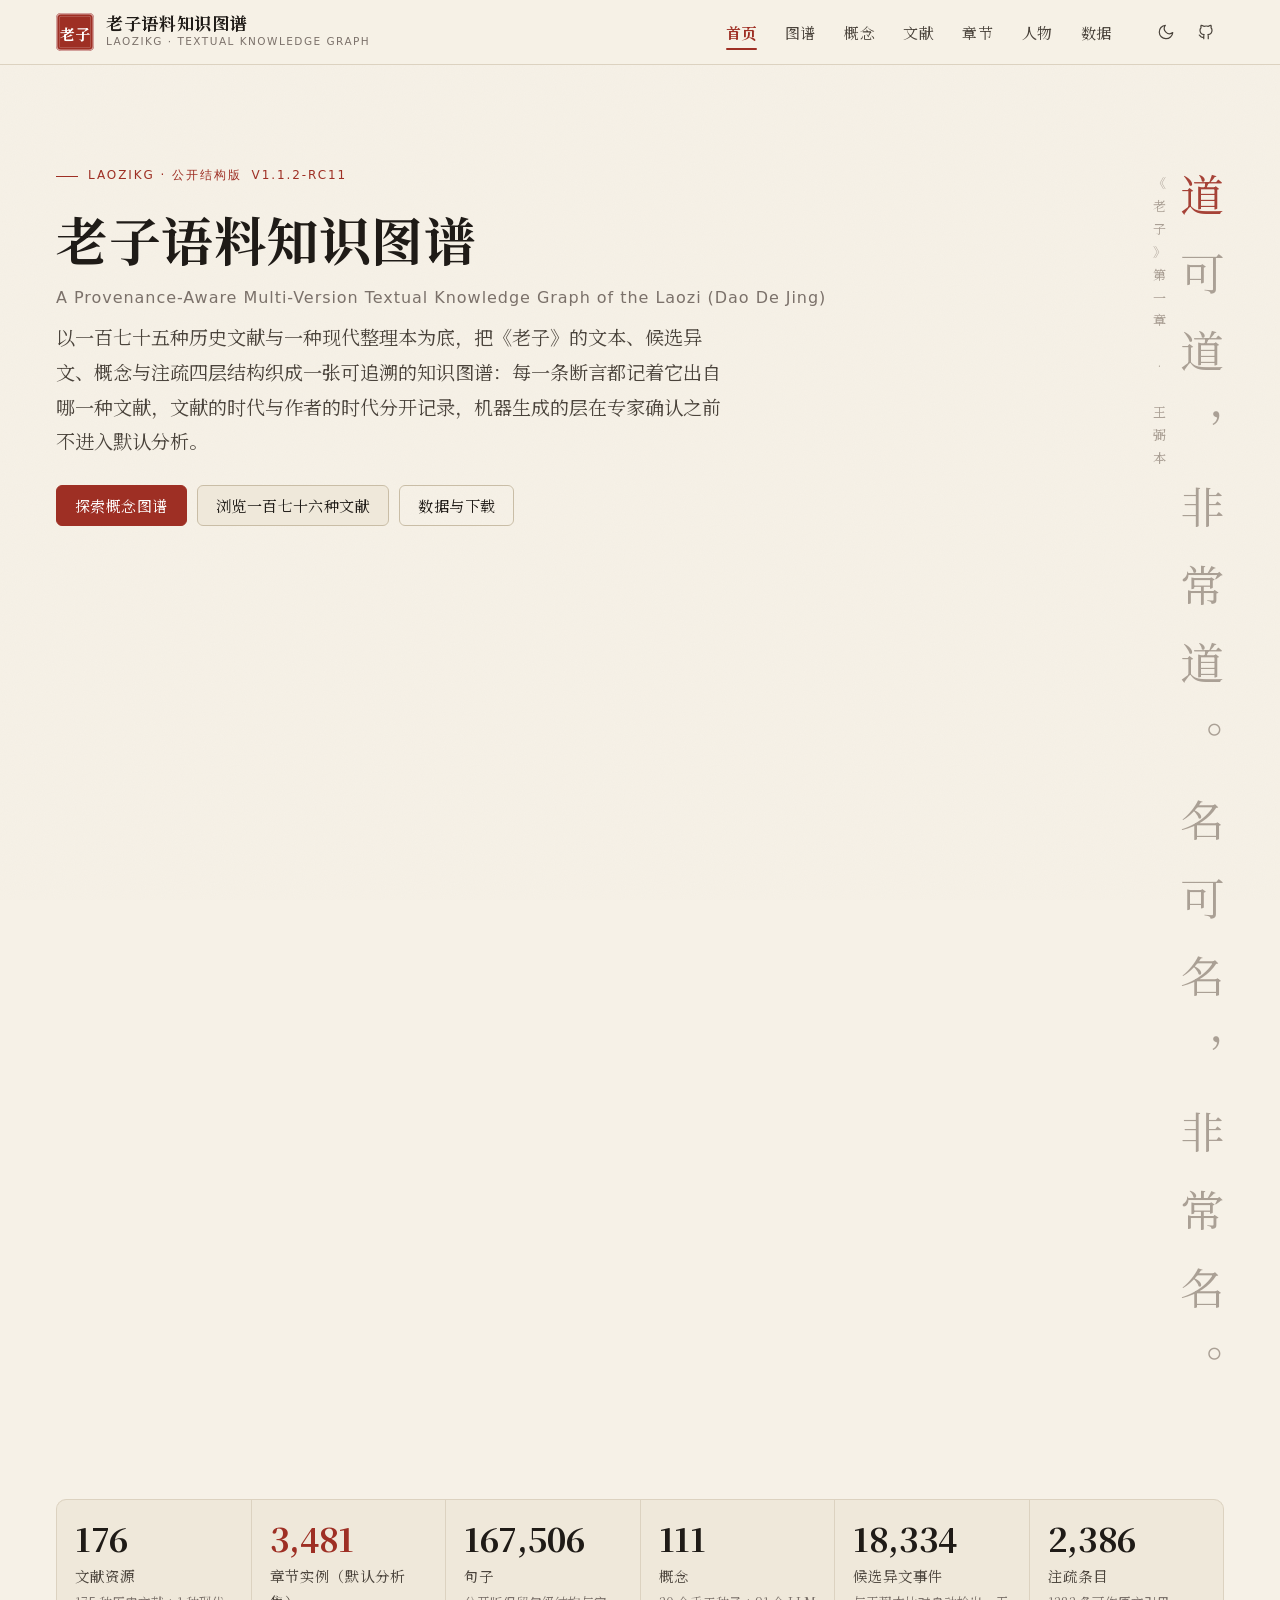
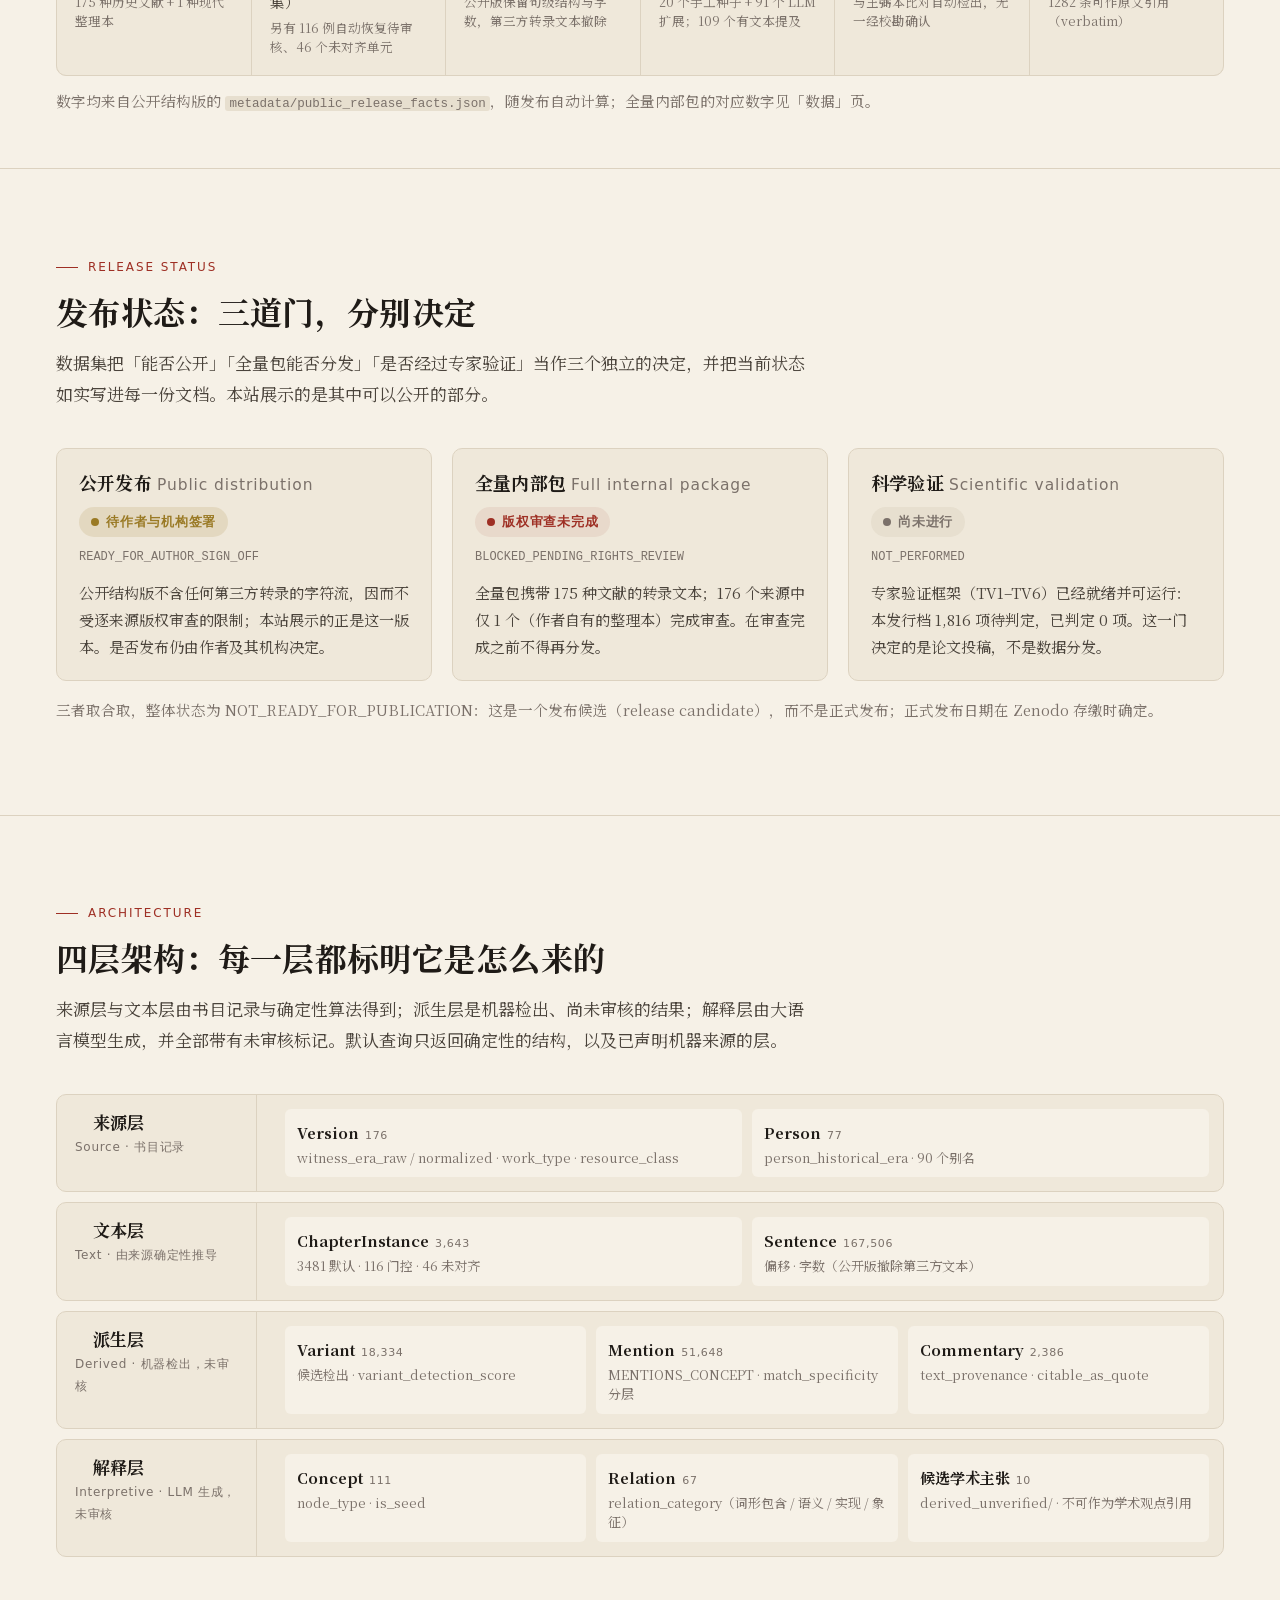
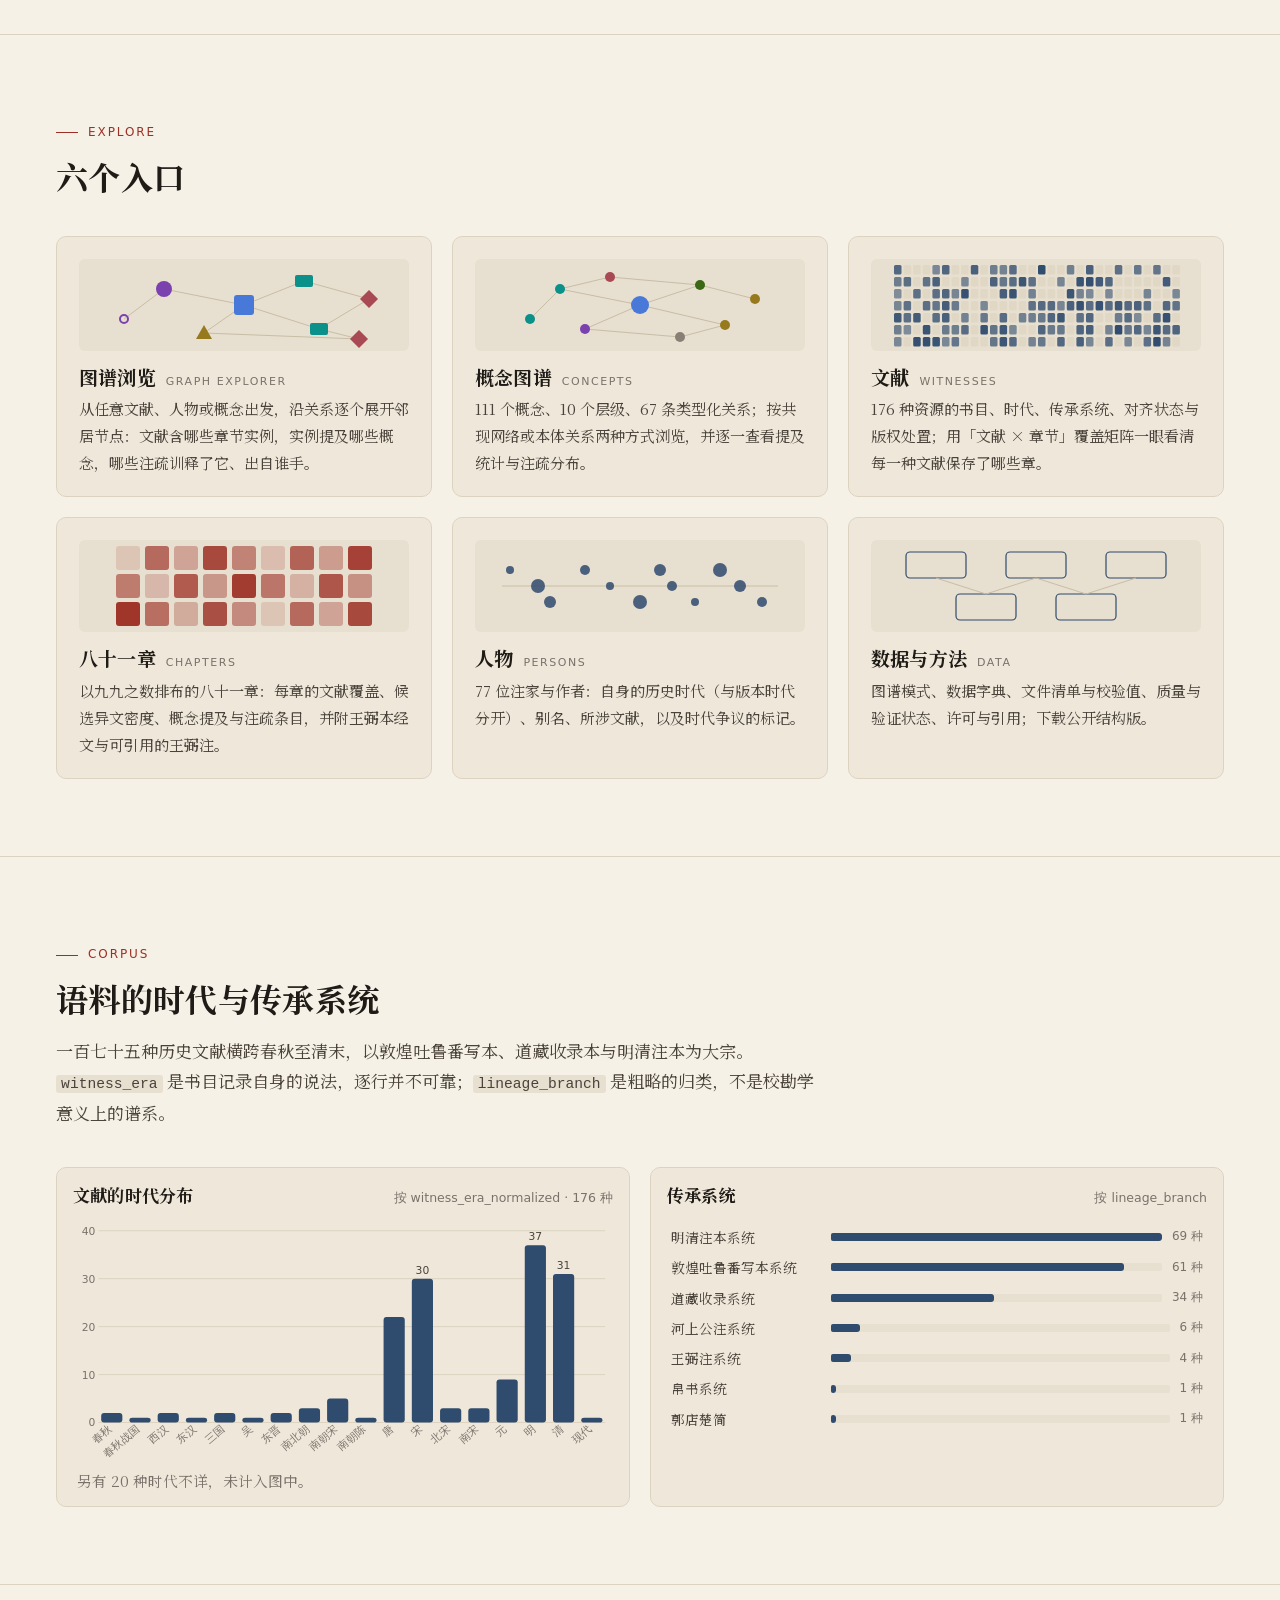
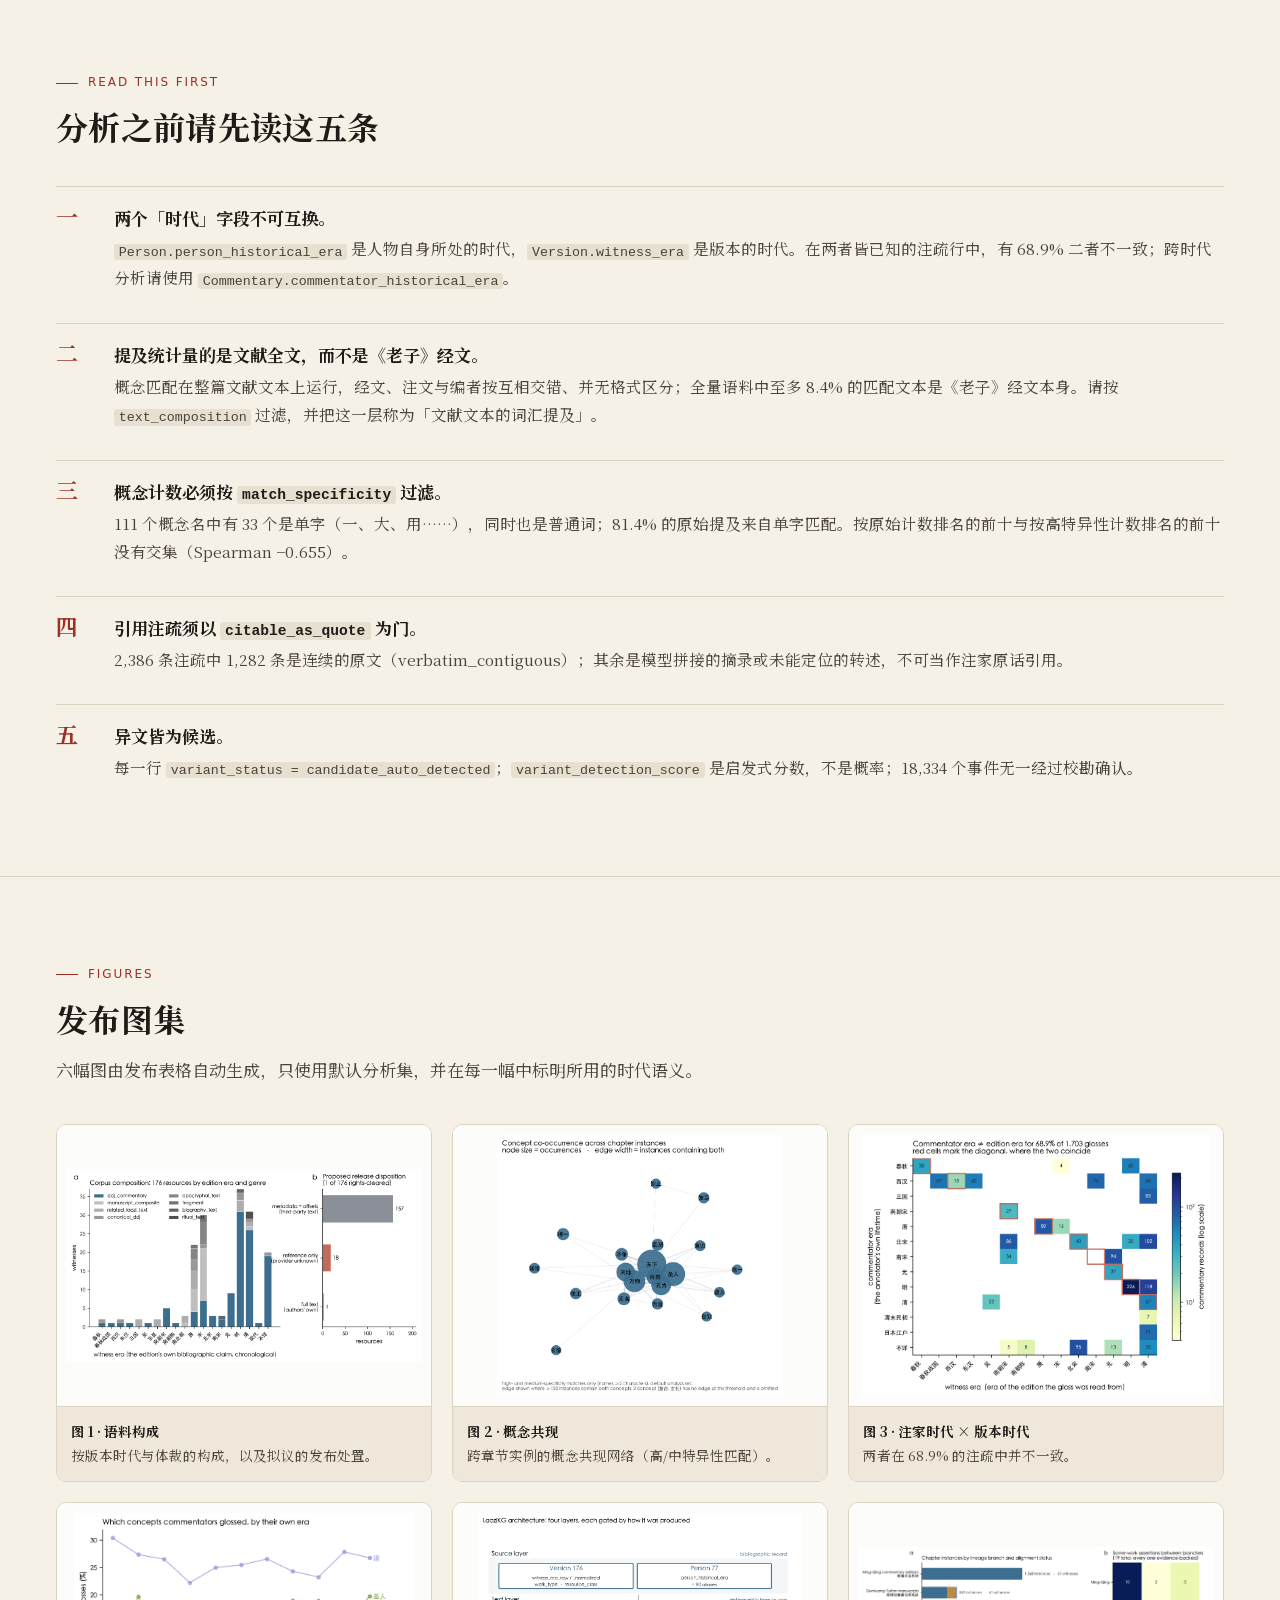
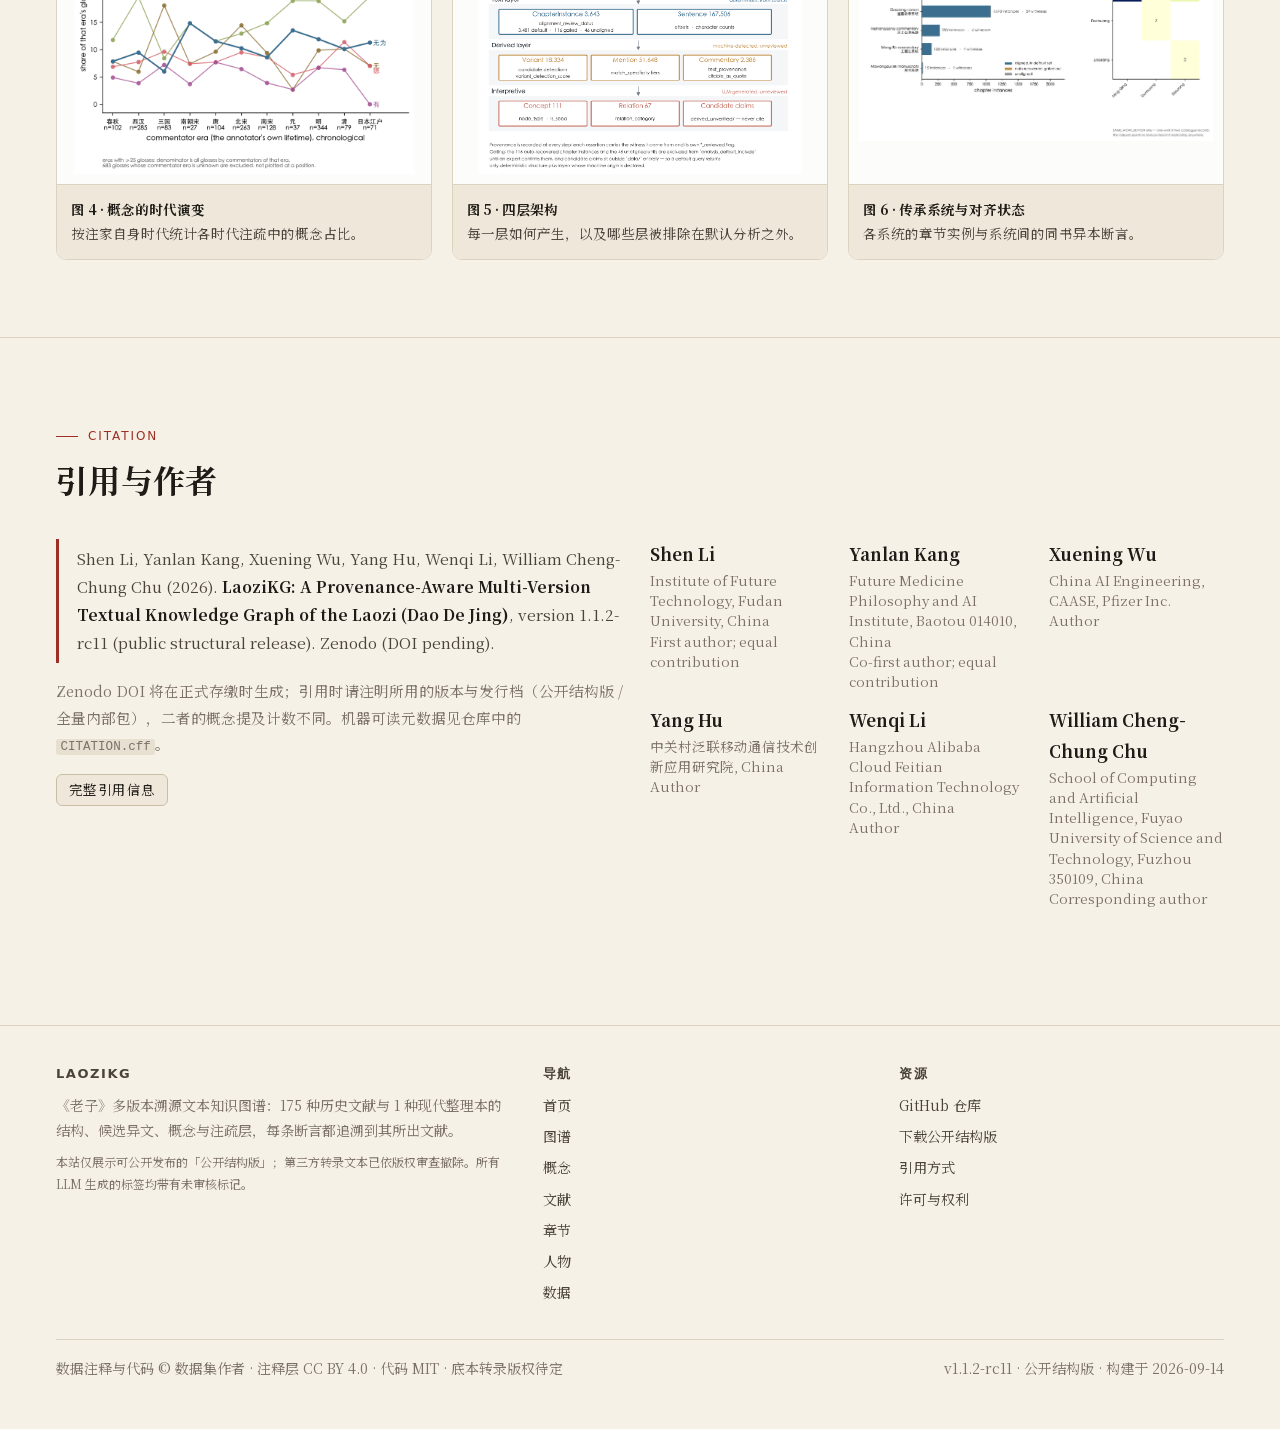
==== commit 4919d262: "Add an interactive knowledge-graph explorer page (docs/graph.html) Browse the LaoziKG graph directly" ====
--- a/docs/index.html
+++ b/docs/index.html
@@ -69,9 +69,9 @@
     <div class="wrap">
       <div class="section__head">
         <div class="eyebrow">Explore</div>
-        <h2>五个入口</h2>
+        <h2>六个入口</h2>
       </div>
-      <div class="explore" id="explore-cards"></div>
+      <div class="grid-3" id="explore-cards"></div>
     </div>
   </section>
 
--- a/docs/assets/fonts/fonts.css
+++ b/docs/assets/fonts/fonts.css
@@ -1,5 +1,5 @@
 /* LZ Serif SC: subset of Noto Serif SC (SIL OFL 1.1, see OFL.txt) generated by scripts/build_fonts.py */
-@font-face{font-family:'LZ Serif SC';font-style:normal;font-weight:400;font-display:swap;src:url(lz-serif-sc-core-400.woff2) format('woff2');unicode-range:U+0020-007E,U+00A9,U+00B7,U+00D7,U+00E8,U+2013-2014,U+2026-2027,U+2190-2194,U+2212,U+221E,U+2248,U+2260,U+2264-2265,U+25A1,U+25B2-25B3,U+25C6-25C7,U+25CB,U+25CF-25D0,U+2713,U+3000-3002,U+3008-3011,U+4E00-4E01,U+4E03,U+4E07,U+4E09-4E0B,U+4E0D-4E0E,U+4E13-4E14,U+4E16,U+4E1A,U+4E1C,U+4E24,U+4E26,U+4E2A,U+4E2D,U+4E32,U+4E3A-4E3B,U+4E43,U+4E45,U+4E48-4E49,U+4E4B,U+4E50,U+4E58,U+4E5D,U+4E5F,U+4E66,U+4E7E,U+4E86,U+4E89,U+4E8B-4E8C,U+4E8E,U+4E92,U+4E94,U+4E9A-4E9B,U+4EA4,U+4EA7,U+4EBA,U+4EC1,U+4EC5,U+4ECD-4ECE,U+4ED3,U+4ED6,U+4EE3,U+4EE5,U+4EEA,U+4EEC,U+4EF6,U+4EFB,U+4EFD,U+4F10,U+4F17,U+4F1A,U+4F20,U+4F26,U+4F2A,U+4F2F,U+4F3C,U+4F46,U+4F4D-4F4F,U+4F53,U+4F55,U+4F59-4F5C,U+4F60,U+4F7F,U+4F8B,U+4F9B,U+4F9D,U+4FAF,U+4FBF,U+4FD7,U+4FDD,U+4FE1,U+4FED-4FEE,U+5019-501A,U+5021,U+503C,U+503E,U+5047,U+504F,U+505C,U+5085,U+5099,U+50CF,U+5100,U+513F,U+5143,U+5148-5149,U+5165,U+5168,U+516B-516D,U+5171,U+5173,U+5175-5178,U+517B,U+5185,U+518D,U+5199,U+51A2,U+51B2-51B3,U+51C0,U+51CF,U+51FA-51FB,U+5206-5207,U+520A,U+5217,U+5219-521B,U+521D,U+5220,U+5224,U+5229,U+522B,U+5230,U+5236,U+523B,U+524A,U+524D,U+525B,U+526F,U+5272,U+5289,U+529B,U+529F-52A0,U+52A8,U+52B3,U+52D8,U+52DD,U+5305,U+5316-5317,U+5339-533A,U+5341,U+534E,U+5355,U+5357,U+535A,U+5360,U+5377,U+5386,U+538B,U+539A,U+539F,U+53A8,U+53BB,U+53C2-53C3,U+53C8-53CA,U+53CC-53CD,U+53D1,U+53D6-53D8,U+53E2-53E6,U+53EA,U+53EF-53F0,U+53F2,U+53F7-53F8,U+5404,U+5408-5409,U+540C-540E,U+5410-5411,U+541B,U+5426,U+542B,U+542F,U+5433-5434,U+5448,U+544A,U+547D,U+548C,U+54C1,U+54EA,U+54F2,U+5510,U+552F,U+554F,U+556C,U+5584,U+55BB,U+5609,U+5668,U+56B4,U+56DB,U+56DE,U+56E0,U+56FD-56FE,U+5706,U+5723,U+5728,U+5730,U+5747,U+575A,U+578B,U+57DF,U+57F9-57FA,U+5805,U+5831,U+586B,U+5883,U+589E,U+58A8,U+58EB,U+58F0,U+5904,U+590D,U+5916,U+591A,U+591F,U+5922,U+5927,U+5929-592B,U+5931,U+5934,U+5937,U+593A,U+5947,U+5955,U+5957-5958,U+5965,U+597D,U+5982,U+5984,U+5999,U+59CB,U+59D3-59D4,U+59DA,U+59FF,U+5A01,U+5A46,U+5A74,U+5B50,U+5B54,U+5B57-5B58,U+5B5D,U+5B66,U+5B6B,U+5B78,U+5B81,U+5B83,U+5B87-5B89,U+5B8B-5B8C,U+5B97-5B9A,U+5B9D-5B9E,U+5BA1,U+5BA4,U+5BAB,U+5BB6,U+5BB9,U+5BBD,U+5BC2,U+5BC4,U+5BC6,U+5BDF,U+5BE1,U+5BEB,U+5BF6,U+5BF9,U+5BFC,U+5C06,U+5C08,U+5C0F,U+5C11,U+5C18,U+5C1A,U+5C31,U+5C39-5C3A,U+5C3C,U+5C40,U+5C42,U+5C45,U+5C48,U+5C55,U+5C5E,U+5C71,U+5C90,U+5D02,U+5D07,U+5DE5,U+5DE7,U+5DF1-5DF2,U+5DF4,U+5E03,U+5E0C,U+5E1B,U+5E26,U+5E2B,U+5E38,U+5E45,U+5E73-5E74,U+5E76,U+5E7D,U+5E7F,U+5E84,U+5E8F,U+5E93-5E95,U+5E97,U+5E9F,U+5EA6,U+5EAB,U+5EDA,U+5EE3,U+5EFA,U+5F00,U+5F02-5F03,U+5F0F,U+5F15,U+5F20,U+5F31,U+5F35,U+5F3A,U+5F3C,U+5F52-5F53,U+5F55,U+5F62,U+5F71,U+5F7B,U+5F80-5F81,U+5F84-5F85,U+5F8B,U+5F90,U+5F97,U+5FA1,U+5FA9-5FAA,U+5FAE,U+5FB3,U+5FB7,U+5FBD,U+5FC3,U+5FC5,U+5FD7,U+5FE0,U+5FE7,U+5FEB,U+5FF5,U+6000-6001,U+600E,U+601D,U+6027,U+603B,U+6052,U+6062,U+606F,U+609F,U+60AC,U+60B2,U+60C5,U+60D1,U+60DA,U+60DF,U+60F3,U+610F,U+6114,U+611A,U+6148,U+6167,U+61C9,U+6210-6212,U+6216,U+6218,U+6237,U+6240,U+624B,U+624D,U+6258,U+6267,U+6269,U+627E-6280,U+6284,U+628A,U+6295,U+62A4-62A5,U+62B1,U+62BD,U+62D6,U+62DF,U+62E9,U+62FC,U+6301-6302,U+6307,U+6309,U+635F,U+6362,U+636E,U+6392,U+63A2,U+63A5,U+63A7-63A8,U+63D0,U+641C,U+643A,U+6448,U+6458,U+6469,U+64A4,U+64B0,U+64CD,U+6536,U+6539,U+653B,U+653E-653F,U+6545,U+6548,U+654C,U+6559,U+6562-6563,U+6566,U+6570,U+6574,U+6587,U+6599,U+65AD,U+65AF-65B0,U+65B9,U+65C5,U+65E0,U+65E5,U+65E8-65E9,U+65F6,U+660E,U+6613,U+661F,U+6625,U+6627,U+662F,U+663E,U+664B,U+6653,U+666E-666F,U+667A,U+6682,U+66C6,U+66F2,U+66FE-6700,U+6703,U+6708-6709,U+671B,U+671D,U+671F,U+6728,U+672A-672C,U+672F,U+6731,U+6734,U+673A,U+6742-6743,U+674E,U+6751,U+675C,U+6761,U+6765,U+6771,U+677F,U+6781,U+6784,U+6790,U+6797,U+679C,U+67B6,U+67D3-67D4,U+67E5,U+67F1,U+6807,U+6821,U+6837-6839,U+683C,U+6846,U+6863,U+68C0,U+694A,U+695A,U+6982,U+69AE,U+6A13,U+6A21,U+6A2A,U+6B21,U+6B32,U+6B4C,U+6B62-6B64,U+6B78,U+6B7B,U+6B86,U+6B8B,U+6BB5,U+6BCD,U+6BCF,U+6BD4,U+6BD7,U+6BDB,U+6C0F,U+6C11,U+6C14,U+6C23,U+6C34,U+6C38,U+6C42,U+6C47,U+6C49,U+6C5F,U+6C72,U+6C85,U+6C88,U+6C8C,U+6C99,U+6CA1,U+6CB3,U+6CBB,U+6CD5,U+6CD7,U+6CDB,U+6CE8,U+6D1E,U+6D3B,U+6D3E,U+6D41,U+6D45,U+6D4B,U+6D4F,U+6D6E,U+6D77,U+6D88-6D89,U+6DA4,U+6DB5,U+6DF1,U+6DF3,U+6DF5,U+6DF7,U+6E05,U+6E32,U+6E90,U+6EA2,U+6EAF,U+6EDA,U+6EE1,U+6EE4,U+6F14,U+6F84,U+6FA7,U+705D,U+7070,U+70AB,U+70B9-70BA,U+7126,U+7136,U+714C,U+7167,U+7231,U+723E,U+7247-7248,U+725D,U+7269,U+7279,U+72B6,U+72EC,U+72FC,U+732E,U+7384,U+7387,U+738B,U+73AF-73B0,U+7406,U+7422,U+74B0,U+7518,U+751F,U+7528,U+7530-7532,U+754C,U+7559,U+7562,U+7565,U+7567,U+756A,U+7570,U+7574,U+758F,U+7591,U+767B-767E,U+7684,U+7686,U+76C8,U+76CA,U+76D6,U+76EE,U+76F8,U+770B,U+771F,U+773C,U+7740,U+77E5,U+77E9,U+7801,U+7814,U+7834,U+786E,U+78E8,U+793A,U+793E,U+795E,U+7965,U+7978,U+7981,U+798F,U+79A6,U+79C1,U+79CB,U+79CD,U+79D1,U+79D8,U+79E9,U+79F0,U+79FB,U+7A00,U+7A0B,U+7A3B,U+7A3F,U+7A76,U+7A7A,U+7ACB,U+7AD1,U+7AD9,U+7AE0,U+7AE4,U+7B03,U+7B26,U+7B2C,U+7B49,U+7B7E,U+7B80,U+7B8B,U+7B97,U+7BAD,U+7BC7,U+7C21,U+7C4D,U+7C7B,U+7C97,U+7CBE,U+7CFB,U+7D00,U+7D04,U+7D14,U+7D20,U+7D22,U+7D71,U+7D93,U+7DAD,U+7DB8,U+7DE3,U+7DE8,U+7E82,U+7E8C,U+7EA6-7EA7,U+7EAA,U+7EAF,U+7EB3,U+7EB8,U+7EC4,U+7EC7-7EC8,U+7ECF,U+7ED3,U+7ED8,U+7EDC-7EDD,U+7EDF,U+7EEA,U+7EED,U+7F16,U+7F29,U+7F34,U+7F3A,U+7F51,U+7F6A,U+7F6E,U+7F72,U+7F85,U+7F8E,U+7FA9,U+7FC1,U+7FD2,U+7FFC,U+8001,U+8003,U+8005,U+800C,U+8033,U+8043,U+8054,U+805A,U+807D,U+809A,U+80DC,U+80E1,U+80FD,U+8179,U+81EA,U+81F3-81F4,U+820D,U+822A,U+822C,U+8272,U+8282,U+828A,U+8292,U+82AC,U+82E5,U+82F1,U+8303,U+838A,U+83AB,U+83B7,U+83E9,U+83EF,U+8449,U+8457,U+845B,U+84C4,U+8559,U+859B,U+85CF,U+8607,U+860A,U+864E,U+8651,U+865A,U+865E,U+884C-884D,U+885D,U+8868,U+88AB,U+88AD,U+88C1,U+88DC,U+88FD,U+8907,U+897F,U+8981,U+8986,U+898B,U+89BD,U+89C1-89C2,U+89C4,U+89C8-89C9,U+89E3,U+8A00,U+8A02,U+8A18,U+8A23,U+8A3B,U+8A55,U+8A69,U+8A9E,U+8AA0-8AA1,U+8AAA,U+8AAC,U+8AD6,U+8AF8,U+8B00,U+8B1D,U+8B28,U+8B58,U+8B6C,U+8B6F,U+8B80,U+8B8A,U+8BA1-8BA2,U+8BA4,U+8BA9,U+8BAD-8BAE,U+8BB0,U+8BB8,U+8BBA,U+8BBE-8BBF,U+8BC1,U+8BC4,U+8BC6,U+8BCD,U+8BDD,U+8BE2,U+8BE5-8BE6,U+8BED,U+8BF4,U+8BF7,U+8BFB,U+8C03,U+8C08,U+8C13,U+8C22,U+8C31,U+8C37,U+8C61,U+8C6B,U+8C79,U+8C9E,U+8CAB,U+8D04,U+8D21,U+8D24-8D25,U+8D28,U+8D2A,U+8D44,U+8D56,U+8D64,U+8D77,U+8DB3,U+8DE8,U+8DEF,U+8EAB,U+8ECD,U+8F2F,U+8F4D,U+8F6C,U+8F6E,U+8F7B,U+8F7D,U+8F93,U+8FA8-8FA9,U+8FAF-8FB0,U+8FB9,U+8FBE,U+8FC7,U+8FD0-8FD1,U+8FD4,U+8FD8-8FD9,U+8FDB-8FDC,U+8FDE,U+8FF0,U+8FF9,U+8FFD,U+9000,U+9002,U+9009,U+9010,U+901A,U+901F,U+904D-904E,U+9053-9054,U+9060,U+9075,U+9078,U+908A,U+90A6,U+90BB,U+90E8,U+90ED,U+90FD,U+9127,U+912D,U+914D,U+9192,U+91CA-91CD,U+91CF,U+929C,U+9321,U+93E1,U+949F,U+950B,U+9519,U+952E,U+955C,U+957F-9580,U+958B,U+95E8,U+95ED-95EE,U+95F4,U+9601,U+9608,U+9635,U+963F-9640,U+9644,U+9648,U+9650,U+9662,U+9664,U+9673,U+9678,U+9686,U+968B,U+968F,U+969C,U+96A8,U+96B1,U+96BE,U+96C0,U+96C6,U+96CC,U+96D5,U+96DC,U+96F2,U+96F6,U+9700,U+9716,U+9748,U+9752,U+9756,U+9759,U+975C,U+975E,U+9760,U+9762,U+97F3,U+9806,U+984C,U+9854,U+9867,U+9875,U+9879-987B,U+9884,U+9886,U+9891,U+9898,U+98DF,U+9928,U+9970-9971,U+9986,U+9996,U+9A8C,U+9AD8,U+9B4F,U+9C81,U+9D3B,U+9EC3,U+9ED8,U+9EDE,U+9F10,U+9F4B,U+9F50,U+9F94,U+FF01,U+FF08-FF09,U+FF0B-FF0D,U+FF1A-FF1B,U+FF1F}
-@font-face{font-family:'LZ Serif SC';font-style:normal;font-weight:400;font-display:swap;src:url(lz-serif-sc-rest-400.woff2) format('woff2');unicode-range:U+00EC,U+014D,U+2208,U+2460-2462,U+4E08,U+4E19,U+4E1B,U+4E27,U+4E30,U+4E3E,U+4E4E,U+4E59,U+4E60-4E61,U+4E71,U+4E91,U+4EA1,U+4EA6,U+4EAB,U+4EAD,U+4EB2,U+4EBF-4EC0,U+4ECA-4ECB,U+4EE4,U+4EF0,U+4F01,U+4F0E,U+4F18,U+4F24,U+4F50,U+4F73,U+4FA7,U+4FAE,U+4FE8,U+500D,U+501F,U+5076-5077,U+50B3,U+50FB,U+5141,U+5146,U+514B,U+514D,U+5151,U+5155,U+516E,U+5170,U+5174,U+517C-517D,U+519B,U+51A5,U+51AC,U+51AF-51B0,U+51B5,U+51E0-51E1,U+51F6,U+51FF,U+5203,U+520D,U+5218,U+523F,U+5251,U+528D,U+52A1,U+52A9,U+52BF,U+52C7,U+52E4,U+52FE-52FF,U+5320,U+532F,U+5343,U+5347,U+536B,U+5370-5371,U+5373-5374,U+538C,U+53CB,U+53D9,U+53EC,U+53F3,U+542C,U+5439,U+543E,U+5468,U+5473,U+548E,U+54C0,U+54C9,U+54CD,U+55C4,U+56E2,U+56F4,U+56FA,U+570B,U+571F,U+572D,U+574F-5750,U+57CE-57CF,U+57F4,U+5802,U+5806,U+585E,U+5893,U+58EE,U+58FA,U+5907,U+592E,U+5938,U+5948-5949,U+5951,U+5962,U+5996,U+59A8,U+5B59,U+5B64,U+5B69,U+5B70,U+5B7A,U+5B85,U+5B9C,U+5BA0,U+5BA2-5BA3,U+5BB0,U+5BB3,U+5BBE,U+5BCC,U+5BD2,U+5BE5,U+5BF8,U+5BFF,U+5C0A-5C0B,U+5C1D,U+5C24,U+5C82,U+5DDD,U+5DE6,U+5DEE,U+5DFE,U+5E02,U+5E08,U+5E1D,U+5EB6-5EB7,U+5EC9,U+5F0A,U+5F13,U+5F17-5F18,U+5F25,U+5F69,U+5F70,U+5F73,U+5F7C,U+5F92,U+5F99,U+5FBC,U+5FCC,U+5FD2,U+6012,U+6028,U+6043,U+6050,U+606C,U+6076,U+60A0,U+60A3,U+60CA,U+60EF,U+6108,U+614E,U+6176,U+620E,U+6254,U+6263,U+6270,U+6291,U+6297-6298,U+62D4,U+62D9,U+62F1,U+632B,U+63AA,U+63E1,U+63E3,U+640F,U+6444,U+6491,U+6518,U+652B,U+652F,U+6537,U+6551,U+655D,U+65B2,U+65BD,U+65C1,U+65CB,U+65E2,U+65F7,U+660C,U+660F,U+6614,U+6620,U+662D,U+665A,U+6666,U+6670,U+6697,U+66F0,U+66F4,U+670D,U+6740,U+675F,U+6768,U+67A2,U+67AF,U+67D0,U+67E2,U+6811,U+6850,U+6881,U+68C1,U+68D8,U+68DF,U+68FA,U+6957,U+696D,U+6977,U+697C,U+69C1,U+6A02,U+6A50,U+6B47,U+6B54,U+6B59,U+6B66-6B67,U+6B83,U+6B98,U+6BC2,U+6BD2,U+6BEB,U+6C5C,U+6C60,U+6C6A,U+6CC9-6CCA,U+6CE3,U+6CEE,U+6CF0,U+6D3C,U+6D4A,U+6D4E,U+6D51,U+6D69,U+6DA3,U+6DE1,U+6E0A,U+6E1D,U+6E56,U+6E5B,U+6EAA,U+6ECB,U+6EE5,U+6F38,U+706D,U+7075,U+70C8,U+70ED,U+70F9,U+7109,U+7199,U+719F,U+71D5,U+71FF,U+722A,U+722C,U+7236,U+723D,U+7256,U+7261-7262,U+7281,U+72AC,U+72B9,U+72C2,U+72CE,U+72D7,U+730E,U+731B,U+7389,U+73DE,U+742D,U+7434,U+7455,U+751A,U+752B,U+7533,U+754B,U+754F,U+755C,U+75B5,U+75C5,U+76A6,U+76D7,U+76F2,U+76F4,U+7701,U+77BF,U+77DC,U+77ED,U+77F3,U+793C,U+7940,U+7956,U+796D,U+79BB,U+79E6,U+79EF,U+7A0D-7A0E,U+7A2E,U+7A33,U+7A37,U+7A3D,U+7A77,U+7A88,U+7AED,U+7AF9,U+7B11,U+7B4B,U+7B56,U+7B79,U+7BB1,U+7BC0,U+7BC9,U+7CAA,U+7D2F,U+7DB4,U+7DD2,U+7EB7,U+7EBD,U+7EBF,U+7EC6,U+7ECD,U+7ED9,U+7EF3,U+7EF5,U+7EFC,U+7FB8,U+804B,U+8086,U+8096,U+80AF,U+80B2,U+80CC,U+8106,U+8131,U+81C2,U+81C6,U+81E3,U+8206-8207,U+821F,U+8239,U+829C,U+82B8,U+8346,U+8349,U+8352,U+8361,U+8363,U+8425,U+842C,U+8521,U+853D,U+8584,U+867A,U+867D,U+867F,U+86C7,U+8702,U+87AB,U+8863,U+8865,U+8881,U+88C2,U+88D5,U+88D8,U+8910,U+89C0,U+89C6,U+89D2,U+8A17,U+8A89,U+8BB7,U+8BC8,U+8BD5,U+8BD8,U+8BDA,U+8BE0,U+8BEF,U+8BFA,U+8C01,U+8C0B,U+8C26,U+8C2A,U+8C3F,U+8CB4,U+8D1E-8D1F,U+8D22-8D23,U+8D27,U+8D2B,U+8D2F,U+8D31,U+8D35,U+8D37,U+8D39,U+8D3C,U+8D50,U+8D70,U+8D85,U+8E76,U+8E81,U+8EAC,U+8F66,U+8F83,U+8F85,U+8F8D-8F8E,U+8F90-8F91,U+8F99,U+8F9E,U+8FB1,U+8FC1,U+8FCE,U+8FDD,U+8FF7,U+901D,U+9020,U+9038,U+9042,U+9047,U+9057,U+907A,U+907F,U+90AA,U+90CA,U+9119,U+91AB,U+91C7,U+91D1,U+9285,U+93DE,U+9435,U+9489,U+94E7,U+9510,U+9521,U+9524,U+953B,U+9547,U+9593,U+95F7,U+95FB,U+9605,U+9616,U+9633-9634,U+9646,U+964D,U+9675,U+9685,U+9690,U+96B3,U+96C4-96C5,U+96E8,U+9732,U+9808,U+987D-987E,U+9881,U+9889,U+98CE,U+98D8,U+9965,U+996E,U+9975,U+9980,U+9A6C,U+9A70,U+9A77,U+9A84,U+9AA4,U+9AA8,U+9B3C,U+9B44,U+9B6F,U+9C7C,U+9C9C,U+9E1F,U+9E21,U+9EBB,U+9ECE,U+9ED1,U+9F13,U+9FA0,U+FF0F}
-@font-face{font-family:'LZ Serif SC';font-style:normal;font-weight:700;font-display:swap;src:url(lz-serif-sc-core-700.woff2) format('woff2');unicode-range:U+0020-007E,U+00A9,U+00B7,U+00D7,U+00E8,U+2013-2014,U+2026-2027,U+2190-2194,U+2212,U+221E,U+2248,U+2260,U+2264-2265,U+25A1,U+25B2-25B3,U+25C6-25C7,U+25CB,U+25CF-25D0,U+2713,U+3000-3002,U+3008-3011,U+4E00-4E01,U+4E03,U+4E07,U+4E09-4E0B,U+4E0D-4E0E,U+4E13-4E14,U+4E16,U+4E1A,U+4E1C,U+4E24,U+4E26,U+4E2A,U+4E2D,U+4E32,U+4E3A-4E3B,U+4E43,U+4E45,U+4E48-4E49,U+4E4B,U+4E50,U+4E58,U+4E5D,U+4E5F,U+4E66,U+4E7E,U+4E86,U+4E89,U+4E8B-4E8C,U+4E8E,U+4E92,U+4E94,U+4E9A-4E9B,U+4EA4,U+4EA7,U+4EBA,U+4EC1,U+4EC5,U+4ECD-4ECE,U+4ED3,U+4ED6,U+4EE3,U+4EE5,U+4EEA,U+4EEC,U+4EF6,U+4EFB,U+4EFD,U+4F10,U+4F17,U+4F1A,U+4F20,U+4F26,U+4F2A,U+4F2F,U+4F3C,U+4F46,U+4F4D-4F4F,U+4F53,U+4F55,U+4F59-4F5C,U+4F60,U+4F7F,U+4F8B,U+4F9B,U+4F9D,U+4FAF,U+4FBF,U+4FD7,U+4FDD,U+4FE1,U+4FED-4FEE,U+5019-501A,U+5021,U+503C,U+503E,U+5047,U+504F,U+505C,U+5085,U+5099,U+50CF,U+5100,U+513F,U+5143,U+5148-5149,U+5165,U+5168,U+516B-516D,U+5171,U+5173,U+5175-5178,U+517B,U+5185,U+518D,U+5199,U+51A2,U+51B2-51B3,U+51C0,U+51CF,U+51FA-51FB,U+5206-5207,U+520A,U+5217,U+5219-521B,U+521D,U+5220,U+5224,U+5229,U+522B,U+5230,U+5236,U+523B,U+524A,U+524D,U+525B,U+526F,U+5272,U+5289,U+529B,U+529F-52A0,U+52A8,U+52B3,U+52D8,U+52DD,U+5305,U+5316-5317,U+5339-533A,U+5341,U+534E,U+5355,U+5357,U+535A,U+5360,U+5377,U+5386,U+538B,U+539A,U+539F,U+53A8,U+53BB,U+53C2-53C3,U+53C8-53CA,U+53CC-53CD,U+53D1,U+53D6-53D8,U+53E2-53E6,U+53EA,U+53EF-53F0,U+53F2,U+53F7-53F8,U+5404,U+5408-5409,U+540C-540E,U+5410-5411,U+541B,U+5426,U+542B,U+542F,U+5433-5434,U+5448,U+544A,U+547D,U+548C,U+54C1,U+54EA,U+54F2,U+5510,U+552F,U+554F,U+556C,U+5584,U+55BB,U+5609,U+5668,U+56B4,U+56DB,U+56DE,U+56E0,U+56FD-56FE,U+5706,U+5723,U+5728,U+5730,U+5747,U+575A,U+578B,U+57DF,U+57F9-57FA,U+5805,U+5831,U+586B,U+5883,U+589E,U+58A8,U+58EB,U+58F0,U+5904,U+590D,U+5916,U+591A,U+591F,U+5922,U+5927,U+5929-592B,U+5931,U+5934,U+5937,U+593A,U+5947,U+5955,U+5957-5958,U+5965,U+597D,U+5982,U+5984,U+5999,U+59CB,U+59D3-59D4,U+59DA,U+59FF,U+5A01,U+5A46,U+5A74,U+5B50,U+5B54,U+5B57-5B58,U+5B5D,U+5B66,U+5B6B,U+5B78,U+5B81,U+5B83,U+5B87-5B89,U+5B8B-5B8C,U+5B97-5B9A,U+5B9D-5B9E,U+5BA1,U+5BA4,U+5BAB,U+5BB6,U+5BB9,U+5BBD,U+5BC2,U+5BC4,U+5BC6,U+5BDF,U+5BE1,U+5BEB,U+5BF6,U+5BF9,U+5BFC,U+5C06,U+5C08,U+5C0F,U+5C11,U+5C18,U+5C1A,U+5C31,U+5C39-5C3A,U+5C3C,U+5C40,U+5C42,U+5C45,U+5C48,U+5C55,U+5C5E,U+5C71,U+5C90,U+5D02,U+5D07,U+5DE5,U+5DE7,U+5DF1-5DF2,U+5DF4,U+5E03,U+5E0C,U+5E1B,U+5E26,U+5E2B,U+5E38,U+5E45,U+5E73-5E74,U+5E76,U+5E7D,U+5E7F,U+5E84,U+5E8F,U+5E93-5E95,U+5E97,U+5E9F,U+5EA6,U+5EAB,U+5EDA,U+5EE3,U+5EFA,U+5F00,U+5F02-5F03,U+5F0F,U+5F15,U+5F20,U+5F31,U+5F35,U+5F3A,U+5F3C,U+5F52-5F53,U+5F55,U+5F62,U+5F71,U+5F7B,U+5F80-5F81,U+5F84-5F85,U+5F8B,U+5F90,U+5F97,U+5FA1,U+5FA9-5FAA,U+5FAE,U+5FB3,U+5FB7,U+5FBD,U+5FC3,U+5FC5,U+5FD7,U+5FE0,U+5FE7,U+5FEB,U+5FF5,U+6000-6001,U+600E,U+601D,U+6027,U+603B,U+6052,U+6062,U+606F,U+609F,U+60AC,U+60B2,U+60C5,U+60D1,U+60DA,U+60DF,U+60F3,U+610F,U+6114,U+611A,U+6148,U+6167,U+61C9,U+6210-6212,U+6216,U+6218,U+6237,U+6240,U+624B,U+624D,U+6258,U+6267,U+6269,U+627E-6280,U+6284,U+628A,U+6295,U+62A4-62A5,U+62B1,U+62BD,U+62D6,U+62DF,U+62E9,U+62FC,U+6301-6302,U+6307,U+6309,U+635F,U+6362,U+636E,U+6392,U+63A2,U+63A5,U+63A7-63A8,U+63D0,U+641C,U+643A,U+6448,U+6458,U+6469,U+64A4,U+64B0,U+64CD,U+6536,U+6539,U+653B,U+653E-653F,U+6545,U+6548,U+654C,U+6559,U+6562-6563,U+6566,U+6570,U+6574,U+6587,U+6599,U+65AD,U+65AF-65B0,U+65B9,U+65C5,U+65E0,U+65E5,U+65E8-65E9,U+65F6,U+660E,U+6613,U+661F,U+6625,U+6627,U+662F,U+663E,U+664B,U+6653,U+666E-666F,U+667A,U+6682,U+66C6,U+66F2,U+66FE-6700,U+6703,U+6708-6709,U+671B,U+671D,U+671F,U+6728,U+672A-672C,U+672F,U+6731,U+6734,U+673A,U+6742-6743,U+674E,U+6751,U+675C,U+6761,U+6765,U+6771,U+677F,U+6781,U+6784,U+6790,U+6797,U+679C,U+67B6,U+67D3-67D4,U+67E5,U+67F1,U+6807,U+6821,U+6837-6839,U+683C,U+6846,U+6863,U+68C0,U+694A,U+695A,U+6982,U+69AE,U+6A13,U+6A21,U+6A2A,U+6B21,U+6B32,U+6B4C,U+6B62-6B64,U+6B78,U+6B7B,U+6B86,U+6B8B,U+6BB5,U+6BCD,U+6BCF,U+6BD4,U+6BD7,U+6BDB,U+6C0F,U+6C11,U+6C14,U+6C23,U+6C34,U+6C38,U+6C42,U+6C47,U+6C49,U+6C5F,U+6C72,U+6C85,U+6C88,U+6C8C,U+6C99,U+6CA1,U+6CB3,U+6CBB,U+6CD5,U+6CD7,U+6CDB,U+6CE8,U+6D1E,U+6D3B,U+6D3E,U+6D41,U+6D45,U+6D4B,U+6D4F,U+6D6E,U+6D77,U+6D88-6D89,U+6DA4,U+6DB5,U+6DF1,U+6DF3,U+6DF5,U+6DF7,U+6E05,U+6E32,U+6E90,U+6EA2,U+6EAF,U+6EDA,U+6EE1,U+6EE4,U+6F14,U+6F84,U+6FA7,U+705D,U+7070,U+70AB,U+70B9-70BA,U+7126,U+7136,U+714C,U+7167,U+7231,U+723E,U+7247-7248,U+725D,U+7269,U+7279,U+72B6,U+72EC,U+72FC,U+732E,U+7384,U+7387,U+738B,U+73AF-73B0,U+7406,U+7422,U+74B0,U+7518,U+751F,U+7528,U+7530-7532,U+754C,U+7559,U+7562,U+7565,U+7567,U+756A,U+7570,U+7574,U+758F,U+7591,U+767B-767E,U+7684,U+7686,U+76C8,U+76CA,U+76D6,U+76EE,U+76F8,U+770B,U+771F,U+773C,U+7740,U+77E5,U+77E9,U+7801,U+7814,U+7834,U+786E,U+78E8,U+793A,U+793E,U+795E,U+7965,U+7978,U+7981,U+798F,U+79A6,U+79C1,U+79CB,U+79CD,U+79D1,U+79D8,U+79E9,U+79F0,U+79FB,U+7A00,U+7A0B,U+7A3B,U+7A3F,U+7A76,U+7A7A,U+7ACB,U+7AD1,U+7AD9,U+7AE0,U+7AE4,U+7B03,U+7B26,U+7B2C,U+7B49,U+7B7E,U+7B80,U+7B8B,U+7B97,U+7BAD,U+7BC7,U+7C21,U+7C4D,U+7C7B,U+7C97,U+7CBE,U+7CFB,U+7D00,U+7D04,U+7D14,U+7D20,U+7D22,U+7D71,U+7D93,U+7DAD,U+7DB8,U+7DE3,U+7DE8,U+7E82,U+7E8C,U+7EA6-7EA7,U+7EAA,U+7EAF,U+7EB3,U+7EB8,U+7EC4,U+7EC7-7EC8,U+7ECF,U+7ED3,U+7ED8,U+7EDC-7EDD,U+7EDF,U+7EEA,U+7EED,U+7F16,U+7F29,U+7F34,U+7F3A,U+7F51,U+7F6A,U+7F6E,U+7F72,U+7F85,U+7F8E,U+7FA9,U+7FC1,U+7FD2,U+7FFC,U+8001,U+8003,U+8005,U+800C,U+8033,U+8043,U+8054,U+805A,U+807D,U+809A,U+80DC,U+80E1,U+80FD,U+8179,U+81EA,U+81F3-81F4,U+820D,U+822A,U+822C,U+8272,U+8282,U+828A,U+8292,U+82AC,U+82E5,U+82F1,U+8303,U+838A,U+83AB,U+83B7,U+83E9,U+83EF,U+8449,U+8457,U+845B,U+84C4,U+8559,U+859B,U+85CF,U+8607,U+860A,U+864E,U+8651,U+865A,U+865E,U+884C-884D,U+885D,U+8868,U+88AB,U+88AD,U+88C1,U+88DC,U+88FD,U+8907,U+897F,U+8981,U+8986,U+898B,U+89BD,U+89C1-89C2,U+89C4,U+89C8-89C9,U+89E3,U+8A00,U+8A02,U+8A18,U+8A23,U+8A3B,U+8A55,U+8A69,U+8A9E,U+8AA0-8AA1,U+8AAA,U+8AAC,U+8AD6,U+8AF8,U+8B00,U+8B1D,U+8B28,U+8B58,U+8B6C,U+8B6F,U+8B80,U+8B8A,U+8BA1-8BA2,U+8BA4,U+8BA9,U+8BAD-8BAE,U+8BB0,U+8BB8,U+8BBA,U+8BBE-8BBF,U+8BC1,U+8BC4,U+8BC6,U+8BCD,U+8BDD,U+8BE2,U+8BE5-8BE6,U+8BED,U+8BF4,U+8BF7,U+8BFB,U+8C03,U+8C08,U+8C13,U+8C22,U+8C31,U+8C37,U+8C61,U+8C6B,U+8C79,U+8C9E,U+8CAB,U+8D04,U+8D21,U+8D24-8D25,U+8D28,U+8D2A,U+8D44,U+8D56,U+8D64,U+8D77,U+8DB3,U+8DE8,U+8DEF,U+8EAB,U+8ECD,U+8F2F,U+8F4D,U+8F6C,U+8F6E,U+8F7B,U+8F7D,U+8F93,U+8FA8-8FA9,U+8FAF-8FB0,U+8FB9,U+8FBE,U+8FC7,U+8FD0-8FD1,U+8FD4,U+8FD8-8FD9,U+8FDB-8FDC,U+8FDE,U+8FF0,U+8FF9,U+8FFD,U+9000,U+9002,U+9009,U+9010,U+901A,U+901F,U+904D-904E,U+9053-9054,U+9060,U+9075,U+9078,U+908A,U+90A6,U+90BB,U+90E8,U+90ED,U+90FD,U+9127,U+912D,U+914D,U+9192,U+91CA-91CD,U+91CF,U+929C,U+9321,U+93E1,U+949F,U+950B,U+9519,U+952E,U+955C,U+957F-9580,U+958B,U+95E8,U+95ED-95EE,U+95F4,U+9601,U+9608,U+9635,U+963F-9640,U+9644,U+9648,U+9650,U+9662,U+9664,U+9673,U+9678,U+9686,U+968B,U+968F,U+969C,U+96A8,U+96B1,U+96BE,U+96C0,U+96C6,U+96CC,U+96D5,U+96DC,U+96F2,U+96F6,U+9700,U+9716,U+9748,U+9752,U+9756,U+9759,U+975C,U+975E,U+9760,U+9762,U+97F3,U+9806,U+984C,U+9854,U+9867,U+9875,U+9879-987B,U+9884,U+9886,U+9891,U+9898,U+98DF,U+9928,U+9970-9971,U+9986,U+9996,U+9A8C,U+9AD8,U+9B4F,U+9C81,U+9D3B,U+9EC3,U+9ED8,U+9EDE,U+9F10,U+9F4B,U+9F50,U+9F94,U+FF01,U+FF08-FF09,U+FF0B-FF0D,U+FF1A-FF1B,U+FF1F}
-@font-face{font-family:'LZ Serif SC';font-style:normal;font-weight:700;font-display:swap;src:url(lz-serif-sc-rest-700.woff2) format('woff2');unicode-range:U+00EC,U+014D,U+2208,U+2460-2462,U+4E08,U+4E19,U+4E1B,U+4E27,U+4E30,U+4E3E,U+4E4E,U+4E59,U+4E60-4E61,U+4E71,U+4E91,U+4EA1,U+4EA6,U+4EAB,U+4EAD,U+4EB2,U+4EBF-4EC0,U+4ECA-4ECB,U+4EE4,U+4EF0,U+4F01,U+4F0E,U+4F18,U+4F24,U+4F50,U+4F73,U+4FA7,U+4FAE,U+4FE8,U+500D,U+501F,U+5076-5077,U+50B3,U+50FB,U+5141,U+5146,U+514B,U+514D,U+5151,U+5155,U+516E,U+5170,U+5174,U+517C-517D,U+519B,U+51A5,U+51AC,U+51AF-51B0,U+51B5,U+51E0-51E1,U+51F6,U+51FF,U+5203,U+520D,U+5218,U+523F,U+5251,U+528D,U+52A1,U+52A9,U+52BF,U+52C7,U+52E4,U+52FE-52FF,U+5320,U+532F,U+5343,U+5347,U+536B,U+5370-5371,U+5373-5374,U+538C,U+53CB,U+53D9,U+53EC,U+53F3,U+542C,U+5439,U+543E,U+5468,U+5473,U+548E,U+54C0,U+54C9,U+54CD,U+55C4,U+56E2,U+56F4,U+56FA,U+570B,U+571F,U+572D,U+574F-5750,U+57CE-57CF,U+57F4,U+5802,U+5806,U+585E,U+5893,U+58EE,U+58FA,U+5907,U+592E,U+5938,U+5948-5949,U+5951,U+5962,U+5996,U+59A8,U+5B59,U+5B64,U+5B69,U+5B70,U+5B7A,U+5B85,U+5B9C,U+5BA0,U+5BA2-5BA3,U+5BB0,U+5BB3,U+5BBE,U+5BCC,U+5BD2,U+5BE5,U+5BF8,U+5BFF,U+5C0A-5C0B,U+5C1D,U+5C24,U+5C82,U+5DDD,U+5DE6,U+5DEE,U+5DFE,U+5E02,U+5E08,U+5E1D,U+5EB6-5EB7,U+5EC9,U+5F0A,U+5F13,U+5F17-5F18,U+5F25,U+5F69,U+5F70,U+5F73,U+5F7C,U+5F92,U+5F99,U+5FBC,U+5FCC,U+5FD2,U+6012,U+6028,U+6043,U+6050,U+606C,U+6076,U+60A0,U+60A3,U+60CA,U+60EF,U+6108,U+614E,U+6176,U+620E,U+6254,U+6263,U+6270,U+6291,U+6297-6298,U+62D4,U+62D9,U+62F1,U+632B,U+63AA,U+63E1,U+63E3,U+640F,U+6444,U+6491,U+6518,U+652B,U+652F,U+6537,U+6551,U+655D,U+65B2,U+65BD,U+65C1,U+65CB,U+65E2,U+65F7,U+660C,U+660F,U+6614,U+6620,U+662D,U+665A,U+6666,U+6670,U+6697,U+66F0,U+66F4,U+670D,U+6740,U+675F,U+6768,U+67A2,U+67AF,U+67D0,U+67E2,U+6811,U+6850,U+6881,U+68C1,U+68D8,U+68DF,U+68FA,U+6957,U+696D,U+6977,U+697C,U+69C1,U+6A02,U+6A50,U+6B47,U+6B54,U+6B59,U+6B66-6B67,U+6B83,U+6B98,U+6BC2,U+6BD2,U+6BEB,U+6C5C,U+6C60,U+6C6A,U+6CC9-6CCA,U+6CE3,U+6CEE,U+6CF0,U+6D3C,U+6D4A,U+6D4E,U+6D51,U+6D69,U+6DA3,U+6DE1,U+6E0A,U+6E1D,U+6E56,U+6E5B,U+6EAA,U+6ECB,U+6EE5,U+6F38,U+706D,U+7075,U+70C8,U+70ED,U+70F9,U+7109,U+7199,U+719F,U+71D5,U+71FF,U+722A,U+722C,U+7236,U+723D,U+7256,U+7261-7262,U+7281,U+72AC,U+72B9,U+72C2,U+72CE,U+72D7,U+730E,U+731B,U+7389,U+73DE,U+742D,U+7434,U+7455,U+751A,U+752B,U+7533,U+754B,U+754F,U+755C,U+75B5,U+75C5,U+76A6,U+76D7,U+76F2,U+76F4,U+7701,U+77BF,U+77DC,U+77ED,U+77F3,U+793C,U+7940,U+7956,U+796D,U+79BB,U+79E6,U+79EF,U+7A0D-7A0E,U+7A2E,U+7A33,U+7A37,U+7A3D,U+7A77,U+7A88,U+7AED,U+7AF9,U+7B11,U+7B4B,U+7B56,U+7B79,U+7BB1,U+7BC0,U+7BC9,U+7CAA,U+7D2F,U+7DB4,U+7DD2,U+7EB7,U+7EBD,U+7EBF,U+7EC6,U+7ECD,U+7ED9,U+7EF3,U+7EF5,U+7EFC,U+7FB8,U+804B,U+8086,U+8096,U+80AF,U+80B2,U+80CC,U+8106,U+8131,U+81C2,U+81C6,U+81E3,U+8206-8207,U+821F,U+8239,U+829C,U+82B8,U+8346,U+8349,U+8352,U+8361,U+8363,U+8425,U+842C,U+8521,U+853D,U+8584,U+867A,U+867D,U+867F,U+86C7,U+8702,U+87AB,U+8863,U+8865,U+8881,U+88C2,U+88D5,U+88D8,U+8910,U+89C0,U+89C6,U+89D2,U+8A17,U+8A89,U+8BB7,U+8BC8,U+8BD5,U+8BD8,U+8BDA,U+8BE0,U+8BEF,U+8BFA,U+8C01,U+8C0B,U+8C26,U+8C2A,U+8C3F,U+8CB4,U+8D1E-8D1F,U+8D22-8D23,U+8D27,U+8D2B,U+8D2F,U+8D31,U+8D35,U+8D37,U+8D39,U+8D3C,U+8D50,U+8D70,U+8D85,U+8E76,U+8E81,U+8EAC,U+8F66,U+8F83,U+8F85,U+8F8D-8F8E,U+8F90-8F91,U+8F99,U+8F9E,U+8FB1,U+8FC1,U+8FCE,U+8FDD,U+8FF7,U+901D,U+9020,U+9038,U+9042,U+9047,U+9057,U+907A,U+907F,U+90AA,U+90CA,U+9119,U+91AB,U+91C7,U+91D1,U+9285,U+93DE,U+9435,U+9489,U+94E7,U+9510,U+9521,U+9524,U+953B,U+9547,U+9593,U+95F7,U+95FB,U+9605,U+9616,U+9633-9634,U+9646,U+964D,U+9675,U+9685,U+9690,U+96B3,U+96C4-96C5,U+96E8,U+9732,U+9808,U+987D-987E,U+9881,U+9889,U+98CE,U+98D8,U+9965,U+996E,U+9975,U+9980,U+9A6C,U+9A70,U+9A77,U+9A84,U+9AA4,U+9AA8,U+9B3C,U+9B44,U+9B6F,U+9C7C,U+9C9C,U+9E1F,U+9E21,U+9EBB,U+9ECE,U+9ED1,U+9F13,U+9FA0,U+FF0F}
+@font-face{font-family:'LZ Serif SC';font-style:normal;font-weight:400;font-display:swap;src:url(lz-serif-sc-core-400.woff2) format('woff2');unicode-range:U+0020-007E,U+00A9,U+00B7,U+00D7,U+00E8,U+2013-2014,U+2026-2027,U+2190-2194,U+2212,U+221E,U+2248,U+2260,U+2264-2265,U+25A1,U+25B2-25B3,U+25C6-25C7,U+25CB,U+25CF-25D0,U+2713,U+3000-3002,U+3008-3011,U+4E00-4E01,U+4E03,U+4E07,U+4E09-4E0B,U+4E0D-4E0E,U+4E13-4E14,U+4E16,U+4E1A,U+4E1C,U+4E24,U+4E26,U+4E2A,U+4E2D,U+4E32,U+4E3A-4E3B,U+4E43,U+4E45,U+4E48-4E49,U+4E4B,U+4E50,U+4E58,U+4E5D,U+4E5F,U+4E66,U+4E7E,U+4E86,U+4E89,U+4E8B-4E8C,U+4E8E,U+4E92,U+4E94,U+4E9A-4E9B,U+4EA4,U+4EA7,U+4EBA,U+4EC1,U+4EC5,U+4ECD-4ECE,U+4ED3,U+4ED6,U+4EE3,U+4EE5,U+4EEA,U+4EEC,U+4EF6,U+4EFB,U+4EFD,U+4F10,U+4F17,U+4F1A,U+4F20,U+4F26,U+4F2A,U+4F2F,U+4F3C,U+4F46,U+4F4D-4F4F,U+4F53,U+4F55,U+4F59-4F5C,U+4F60,U+4F7F,U+4F8B,U+4F9B,U+4F9D,U+4FA7,U+4FAF,U+4FBF,U+4FD7,U+4FDD,U+4FE1,U+4FED-4FEE,U+5019-501A,U+5021,U+503C,U+503E,U+5047,U+504F,U+505C,U+5085,U+5099,U+50CF,U+5100,U+513F,U+5143,U+5148-5149,U+5165,U+5168,U+516B-516D,U+5171,U+5173,U+5175-5178,U+517B,U+5185,U+518D,U+5199,U+51A2,U+51B2-51B3,U+51C0,U+51CF,U+51FA-51FB,U+5206-5207,U+520A,U+5217,U+5219-521B,U+521D,U+5220,U+5224,U+5229,U+522B,U+5230,U+5236,U+523B,U+524A,U+524D,U+525B,U+526F,U+5272,U+5289,U+529B,U+529F-52A0,U+52A8-52A9,U+52B3,U+52D8,U+52DD,U+52FE,U+5305,U+5316-5317,U+5339-533A,U+5341,U+534E,U+5355,U+5357,U+535A,U+5360,U+5377,U+5386,U+538B,U+539A,U+539F,U+53A8,U+53BB,U+53C2-53C3,U+53C8-53CA,U+53CC-53CD,U+53D1,U+53D6-53D8,U+53E0,U+53E2-53E6,U+53EA,U+53EF-53F0,U+53F2,U+53F7-53F8,U+5404,U+5408-5409,U+540C-540E,U+5410-5411,U+541B,U+5426,U+542B,U+542F,U+5433-5434,U+5448,U+544A,U+547D,U+548C,U+54C1,U+54EA,U+54F2,U+5510,U+552F,U+554F,U+556C,U+5584,U+55BB,U+5609,U+5668,U+56B4,U+56DB,U+56DE,U+56E0,U+56F4,U+56FA,U+56FD-56FE,U+5706,U+5723,U+5728,U+5730,U+5747,U+575A,U+578B,U+57DF,U+57F9-57FA,U+5805,U+5831,U+586B,U+5883,U+589E,U+58A8,U+58EB,U+58F0,U+5904,U+5907,U+590D,U+5916,U+591A,U+591F,U+5922,U+5927,U+5929-592B,U+5931,U+5934,U+5937,U+593A,U+5947,U+5955,U+5957-5958,U+5965,U+597D,U+5982,U+5984,U+5999,U+59CB,U+59D3-59D4,U+59DA,U+59FF,U+5A01,U+5A46,U+5A74,U+5B50,U+5B54,U+5B57-5B58,U+5B5D,U+5B66,U+5B6B,U+5B78,U+5B81,U+5B83,U+5B87-5B89,U+5B8B-5B8C,U+5B97-5B9A,U+5B9D-5B9E,U+5BA1,U+5BA4,U+5BAB,U+5BB6,U+5BB9,U+5BBD,U+5BC2,U+5BC4,U+5BC6,U+5BDF,U+5BE1,U+5BEB,U+5BF6,U+5BF9,U+5BFC,U+5C06,U+5C08,U+5C0F,U+5C11,U+5C18,U+5C1A,U+5C31,U+5C39-5C3A,U+5C3C,U+5C40,U+5C42,U+5C45,U+5C48,U+5C55,U+5C5E,U+5C71,U+5C90,U+5D02,U+5D07,U+5DE5-5DE7,U+5DF1-5DF2,U+5DF4,U+5E03,U+5E0C,U+5E1B,U+5E26,U+5E2B,U+5E38,U+5E45,U+5E73-5E74,U+5E76,U+5E7D,U+5E7F,U+5E84,U+5E8F,U+5E93-5E95,U+5E97,U+5E9F,U+5EA6,U+5EAB,U+5EDA,U+5EE3,U+5EFA,U+5F00,U+5F02-5F03,U+5F0F,U+5F15,U+5F20,U+5F31,U+5F35,U+5F3A,U+5F3C,U+5F52-5F53,U+5F55,U+5F62,U+5F71,U+5F7B,U+5F80-5F81,U+5F84-5F85,U+5F8B,U+5F90,U+5F97,U+5FA1,U+5FA9-5FAA,U+5FAE,U+5FB3,U+5FB7,U+5FBD,U+5FC3,U+5FC5,U+5FD7,U+5FE0,U+5FE7,U+5FEB,U+5FF5,U+6000-6001,U+600E,U+601D,U+6027,U+603B,U+6052,U+6062,U+606F,U+609F,U+60AC,U+60B2,U+60C5,U+60D1,U+60DA,U+60DF,U+60F3,U+610F,U+6114,U+611A,U+6148,U+6167,U+61C9,U+6210-6212,U+6216,U+6218,U+6237,U+6240,U+624B,U+624D,U+6258,U+6267,U+6269,U+627E-6280,U+6284,U+628A,U+6295,U+6298,U+62A4-62A5,U+62B1,U+62BD,U+62D6,U+62DF,U+62E9,U+62FC,U+6301-6302,U+6307,U+6309,U+635F,U+6362,U+636E,U+6392,U+63A2,U+63A5,U+63A7-63A8,U+63D0,U+641C,U+643A,U+6448,U+6458,U+6469,U+64A4,U+64B0,U+64CD,U+6536,U+6539,U+653B,U+653E-653F,U+6545,U+6548,U+654C,U+6559,U+6562-6563,U+6566,U+6570,U+6574,U+6587,U+6599,U+65AD,U+65AF-65B0,U+65B9,U+65C1,U+65C5,U+65E0,U+65E5,U+65E8-65E9,U+65F6,U+660E,U+6613,U+661F,U+6625,U+6627,U+662F,U+663E,U+664B,U+6653,U+666E-666F,U+667A,U+6682,U+66C6,U+66F2,U+66FE-6700,U+6703,U+6708-6709,U+671B,U+671D,U+671F,U+6728,U+672A-672C,U+672F,U+6731,U+6734,U+673A,U+6742-6743,U+674E,U+6751,U+675C,U+6761,U+6765,U+6771,U+677F,U+6781,U+6784,U+6790,U+6797,U+679C,U+67B6,U+67D3-67D4,U+67E5,U+67F1,U+6807,U+6821,U+6837-6839,U+683C,U+6846,U+6863,U+68C0,U+694A,U+695A,U+6982,U+69AE,U+6A13,U+6A21,U+6A2A,U+6B21,U+6B32,U+6B4C,U+6B62-6B65,U+6B78,U+6B7B,U+6B86,U+6B8B,U+6BB5,U+6BCD,U+6BCF,U+6BD4,U+6BD7,U+6BDB,U+6C0F,U+6C11,U+6C14,U+6C23,U+6C34,U+6C38,U+6C42,U+6C47,U+6C49,U+6C5F,U+6C72,U+6C85,U+6C88,U+6C8C,U+6C99,U+6CA1,U+6CB3,U+6CBB,U+6CBF,U+6CD5,U+6CD7,U+6CDB,U+6CE8,U+6D1E,U+6D3B,U+6D3E,U+6D41,U+6D45,U+6D4B,U+6D4F,U+6D6E,U+6D77,U+6D88-6D89,U+6DA4,U+6DB5,U+6DF1,U+6DF3,U+6DF5,U+6DF7,U+6E05,U+6E32,U+6E90,U+6EA2,U+6EAF,U+6EDA,U+6EE1,U+6EE4,U+6F14,U+6F84,U+6FA7,U+705D,U+7070,U+70AB,U+70B9-70BA,U+7126,U+7136,U+714C,U+7167,U+7231,U+723E,U+7247-7248,U+725D,U+7269,U+7279,U+72B6,U+72EC,U+72FC,U+732E,U+7384,U+7387,U+738B,U+73AF-73B0,U+7406,U+7422,U+74B0,U+7518,U+751F,U+7528,U+7530-7532,U+753B,U+754C,U+7559,U+7562,U+7565,U+7567,U+756A,U+7570,U+7574,U+758F,U+7591,U+767B-767E,U+7684,U+7686,U+76C8,U+76CA,U+76D6,U+76EE,U+76F4,U+76F8,U+770B,U+771F,U+773C,U+7740,U+77E5,U+77E9,U+7801,U+7814,U+7834,U+786E,U+78E8,U+793A,U+793E,U+795E,U+7965,U+7978,U+7981,U+798F,U+79A6,U+79C1,U+79CB,U+79CD,U+79D1,U+79D8,U+79E9,U+79F0,U+79FB,U+7A00,U+7A0B,U+7A3B,U+7A3F,U+7A76,U+7A7A,U+7ACB,U+7AD1,U+7AD9,U+7AE0,U+7AE4,U+7B03,U+7B26,U+7B2C,U+7B49,U+7B7E,U+7B80,U+7B8B,U+7B97,U+7BAD,U+7BC7,U+7C21,U+7C4D,U+7C7B,U+7C97,U+7CBE,U+7CFB,U+7D00,U+7D04,U+7D14,U+7D20,U+7D22,U+7D71,U+7D93,U+7DAD,U+7DB8,U+7DE3,U+7DE8,U+7E82,U+7E8C,U+7EA6-7EA7,U+7EAA,U+7EAF,U+7EB3,U+7EB8,U+7EBF,U+7EC4,U+7EC7-7EC8,U+7ECF,U+7ED3,U+7ED8,U+7EDC-7EDD,U+7EDF,U+7EEA,U+7EED,U+7F16,U+7F29,U+7F34,U+7F3A,U+7F51,U+7F6A,U+7F6E,U+7F72,U+7F85,U+7F8E,U+7FA9,U+7FC1,U+7FD2,U+7FFC,U+8001,U+8003,U+8005,U+800C,U+8033,U+8043,U+8054,U+805A,U+807D,U+809A,U+80DC,U+80E1,U+80FD,U+8179,U+81EA,U+81F3-81F4,U+820D,U+822A,U+822C,U+8272,U+8282,U+828A,U+8292,U+82AC,U+82E5,U+82F1,U+8303,U+838A,U+83AB,U+83B7,U+83E9,U+83EF,U+8449,U+8457,U+845B,U+84C4,U+8559,U+859B,U+85CF,U+8607,U+860A,U+864E,U+8651,U+865A,U+865E,U+884C-884D,U+885D,U+8868,U+88AB,U+88AD,U+88C1,U+88DC,U+88FD,U+8907,U+897F,U+8981,U+8986,U+898B,U+89BD,U+89C1-89C2,U+89C4,U+89C6,U+89C8-89C9,U+89D2,U+89E3,U+8A00,U+8A02,U+8A18,U+8A23,U+8A3B,U+8A55,U+8A69,U+8A9E,U+8AA0-8AA1,U+8AAA,U+8AAC,U+8AD6,U+8AF8,U+8B00,U+8B1D,U+8B28,U+8B58,U+8B6C,U+8B6F,U+8B80,U+8B8A,U+8BA1-8BA2,U+8BA4,U+8BA9,U+8BAD-8BAE,U+8BB0,U+8BB8,U+8BBA,U+8BBE-8BBF,U+8BC1,U+8BC4,U+8BC6,U+8BCD,U+8BDD,U+8BE0,U+8BE2,U+8BE5-8BE6,U+8BED,U+8BF4,U+8BF7,U+8BFB,U+8C01,U+8C03,U+8C08,U+8C13,U+8C22,U+8C31,U+8C37,U+8C61,U+8C6B,U+8C79,U+8C9E,U+8CAB,U+8D04,U+8D21,U+8D24-8D25,U+8D28,U+8D2A,U+8D44,U+8D56,U+8D64,U+8D77,U+8DB3,U+8DE8,U+8DEF,U+8EAB,U+8ECD,U+8F2F,U+8F4D,U+8F6C,U+8F6E,U+8F7B,U+8F7D,U+8F85,U+8F93,U+8FA8-8FA9,U+8FAF-8FB0,U+8FB9,U+8FBE,U+8FC7,U+8FD0-8FD1,U+8FD4,U+8FD8-8FD9,U+8FDB-8FDC,U+8FDE,U+8FF0,U+8FF9,U+8FFD,U+9000,U+9002,U+9009,U+9010,U+901A,U+901F,U+904D-904E,U+9053-9054,U+9060,U+9075,U+9078,U+908A,U+90A6,U+90BB,U+90E8,U+90ED,U+90FD,U+9127,U+912D,U+914D,U+9192,U+91CA-91CD,U+91CF,U+929C,U+9321,U+93E1,U+949F,U+9500,U+950B,U+9519,U+952E,U+955C,U+957F-9580,U+958B,U+95E8,U+95ED-95EE,U+95F4,U+9601,U+9608,U+9635,U+963F-9640,U+9644,U+9648,U+9650,U+9662,U+9664,U+9673,U+9678,U+9686,U+968B,U+968F,U+969C,U+96A8,U+96B1,U+96BE,U+96C0,U+96C6,U+96CC,U+96D5,U+96DC,U+96F2,U+96F6,U+9700,U+9716,U+9748,U+9752,U+9756,U+9759,U+975C,U+975E,U+9760,U+9762,U+97F3,U+9806,U+984C,U+9854,U+9867,U+9875,U+9879-987B,U+9884,U+9886,U+9891,U+9898,U+98DF,U+9928,U+9970-9971,U+9986,U+9996,U+9A8C,U+9AD8,U+9B4F,U+9C81,U+9D3B,U+9EC3,U+9ED8,U+9EDE,U+9F10,U+9F4B,U+9F50,U+9F94,U+FF01,U+FF08-FF09,U+FF0B-FF0D,U+FF1A-FF1B,U+FF1F}
+@font-face{font-family:'LZ Serif SC';font-style:normal;font-weight:400;font-display:swap;src:url(lz-serif-sc-rest-400.woff2) format('woff2');unicode-range:U+00EC,U+014D,U+2208,U+2460-2462,U+4E08,U+4E19,U+4E1B,U+4E27,U+4E30,U+4E3E,U+4E4E,U+4E59,U+4E60-4E61,U+4E71,U+4E91,U+4EA1,U+4EA6,U+4EAB,U+4EAD,U+4EB2,U+4EBF-4EC0,U+4ECA-4ECB,U+4EE4,U+4EF0,U+4F01,U+4F0E,U+4F18,U+4F24,U+4F50,U+4F73,U+4FAE,U+4FE8,U+500D,U+501F,U+5076-5077,U+50B3,U+50FB,U+5141,U+5146,U+514B,U+514D,U+5151,U+5155,U+516E,U+5170,U+5174,U+517C-517D,U+519B,U+51A5,U+51AC,U+51AF-51B0,U+51B5,U+51E0-51E1,U+51F6,U+51FF,U+5203,U+520D,U+5218,U+523F,U+5251,U+528D,U+52A1,U+52BF,U+52C7,U+52E4,U+52FF,U+5320,U+532F,U+5343,U+5347,U+536B,U+5370-5371,U+5373-5374,U+538C,U+53CB,U+53D9,U+53EC,U+53F3,U+542C,U+5439,U+543E,U+5468,U+5473,U+548E,U+54C0,U+54C9,U+54CD,U+55C4,U+56E2,U+570B,U+571F,U+572D,U+574F-5750,U+57CE-57CF,U+57F4,U+5802,U+5806,U+585E,U+5893,U+58EE,U+58FA,U+592E,U+5938,U+5948-5949,U+5951,U+5962,U+5996,U+59A8,U+5B59,U+5B64,U+5B69,U+5B70,U+5B7A,U+5B85,U+5B9C,U+5BA0,U+5BA2-5BA3,U+5BB0,U+5BB3,U+5BBE,U+5BCC,U+5BD2,U+5BE5,U+5BF8,U+5BFF,U+5C0A-5C0B,U+5C1D,U+5C24,U+5C82,U+5DDD,U+5DEE,U+5DFE,U+5E02,U+5E08,U+5E1D,U+5EB6-5EB7,U+5EC9,U+5F0A,U+5F13,U+5F17-5F18,U+5F25,U+5F69,U+5F70,U+5F73,U+5F7C,U+5F92,U+5F99,U+5FBC,U+5FCC,U+5FD2,U+6012,U+6028,U+6043,U+6050,U+606C,U+6076,U+60A0,U+60A3,U+60CA,U+60EF,U+6108,U+614E,U+6176,U+620E,U+6254,U+6263,U+6270,U+6291,U+6297,U+62D4,U+62D9,U+62F1,U+632B,U+63AA,U+63E1,U+63E3,U+640F,U+6444,U+6491,U+6518,U+652B,U+652F,U+6537,U+6551,U+655D,U+65B2,U+65BD,U+65CB,U+65E2,U+65F7,U+660C,U+660F,U+6614,U+6620,U+662D,U+665A,U+6666,U+6670,U+6697,U+66F0,U+66F4,U+670D,U+6740,U+675F,U+6768,U+67A2,U+67AF,U+67D0,U+67E2,U+6811,U+6850,U+6881,U+68C1,U+68D8,U+68DF,U+68FA,U+6957,U+696D,U+6977,U+697C,U+69C1,U+6A02,U+6A50,U+6B47,U+6B54,U+6B59,U+6B66-6B67,U+6B83,U+6B98,U+6BC2,U+6BD2,U+6BEB,U+6C5C,U+6C60,U+6C6A,U+6CC9-6CCA,U+6CE3,U+6CEE,U+6CF0,U+6D3C,U+6D4A,U+6D4E,U+6D51,U+6D69,U+6DA3,U+6DE1,U+6E0A,U+6E1D,U+6E56,U+6E5B,U+6EAA,U+6ECB,U+6EE5,U+6F38,U+706D,U+7075,U+70C8,U+70ED,U+70F9,U+7109,U+7199,U+719F,U+71D5,U+71FF,U+722A,U+722C,U+7236,U+723D,U+7256,U+7261-7262,U+7281,U+72AC,U+72B9,U+72C2,U+72CE,U+72D7,U+730E,U+731B,U+7389,U+73DE,U+742D,U+7434,U+7455,U+751A,U+752B,U+7533,U+754B,U+754F,U+755C,U+75B5,U+75C5,U+76A6,U+76D7,U+76F2,U+7701,U+77BF,U+77DC,U+77ED,U+77F3,U+793C,U+7940,U+7956,U+796D,U+79BB,U+79E6,U+79EF,U+7A0D-7A0E,U+7A2E,U+7A33,U+7A37,U+7A3D,U+7A77,U+7A88,U+7AED,U+7AF9,U+7B11,U+7B4B,U+7B56,U+7B79,U+7BB1,U+7BC0,U+7BC9,U+7CAA,U+7D2F,U+7DB4,U+7DD2,U+7EB7,U+7EBD,U+7EC6,U+7ECD,U+7ED9,U+7EF3,U+7EF5,U+7EFC,U+7FB8,U+804B,U+8086,U+8096,U+80AF,U+80B2,U+80CC,U+8106,U+8131,U+81C2,U+81C6,U+81E3,U+8206-8207,U+821F,U+8239,U+829C,U+82B8,U+8346,U+8349,U+8352,U+8361,U+8363,U+8425,U+842C,U+8521,U+853D,U+8584,U+867A,U+867D,U+867F,U+86C7,U+8702,U+87AB,U+8863,U+8865,U+8881,U+88C2,U+88D5,U+88D8,U+8910,U+89C0,U+8A17,U+8A89,U+8BB7,U+8BC8,U+8BD5,U+8BD8,U+8BDA,U+8BEF,U+8BFA,U+8C0B,U+8C26,U+8C2A,U+8C3F,U+8CB4,U+8D1E-8D1F,U+8D22-8D23,U+8D27,U+8D2B,U+8D2F,U+8D31,U+8D35,U+8D37,U+8D39,U+8D3C,U+8D50,U+8D70,U+8D85,U+8E76,U+8E81,U+8EAC,U+8F66,U+8F83,U+8F8D-8F8E,U+8F90-8F91,U+8F99,U+8F9E,U+8FB1,U+8FC1,U+8FCE,U+8FDD,U+8FF7,U+901D,U+9020,U+9038,U+9042,U+9047,U+9057,U+907A,U+907F,U+90AA,U+90CA,U+9119,U+91AB,U+91C7,U+91D1,U+9285,U+93DE,U+9435,U+9489,U+94E7,U+9510,U+9521,U+9524,U+953B,U+9547,U+9593,U+95F7,U+95FB,U+9605,U+9616,U+9633-9634,U+9646,U+964D,U+9675,U+9685,U+9690,U+96B3,U+96C4-96C5,U+96E8,U+9732,U+9808,U+987D-987E,U+9881,U+9889,U+98CE,U+98D8,U+9965,U+996E,U+9975,U+9980,U+9A6C,U+9A70,U+9A77,U+9A84,U+9AA4,U+9AA8,U+9B3C,U+9B44,U+9B6F,U+9C7C,U+9C9C,U+9E1F,U+9E21,U+9EBB,U+9ECE,U+9ED1,U+9F13,U+9FA0,U+FF0F}
+@font-face{font-family:'LZ Serif SC';font-style:normal;font-weight:700;font-display:swap;src:url(lz-serif-sc-core-700.woff2) format('woff2');unicode-range:U+0020-007E,U+00A9,U+00B7,U+00D7,U+00E8,U+2013-2014,U+2026-2027,U+2190-2194,U+2212,U+221E,U+2248,U+2260,U+2264-2265,U+25A1,U+25B2-25B3,U+25C6-25C7,U+25CB,U+25CF-25D0,U+2713,U+3000-3002,U+3008-3011,U+4E00-4E01,U+4E03,U+4E07,U+4E09-4E0B,U+4E0D-4E0E,U+4E13-4E14,U+4E16,U+4E1A,U+4E1C,U+4E24,U+4E26,U+4E2A,U+4E2D,U+4E32,U+4E3A-4E3B,U+4E43,U+4E45,U+4E48-4E49,U+4E4B,U+4E50,U+4E58,U+4E5D,U+4E5F,U+4E66,U+4E7E,U+4E86,U+4E89,U+4E8B-4E8C,U+4E8E,U+4E92,U+4E94,U+4E9A-4E9B,U+4EA4,U+4EA7,U+4EBA,U+4EC1,U+4EC5,U+4ECD-4ECE,U+4ED3,U+4ED6,U+4EE3,U+4EE5,U+4EEA,U+4EEC,U+4EF6,U+4EFB,U+4EFD,U+4F10,U+4F17,U+4F1A,U+4F20,U+4F26,U+4F2A,U+4F2F,U+4F3C,U+4F46,U+4F4D-4F4F,U+4F53,U+4F55,U+4F59-4F5C,U+4F60,U+4F7F,U+4F8B,U+4F9B,U+4F9D,U+4FA7,U+4FAF,U+4FBF,U+4FD7,U+4FDD,U+4FE1,U+4FED-4FEE,U+5019-501A,U+5021,U+503C,U+503E,U+5047,U+504F,U+505C,U+5085,U+5099,U+50CF,U+5100,U+513F,U+5143,U+5148-5149,U+5165,U+5168,U+516B-516D,U+5171,U+5173,U+5175-5178,U+517B,U+5185,U+518D,U+5199,U+51A2,U+51B2-51B3,U+51C0,U+51CF,U+51FA-51FB,U+5206-5207,U+520A,U+5217,U+5219-521B,U+521D,U+5220,U+5224,U+5229,U+522B,U+5230,U+5236,U+523B,U+524A,U+524D,U+525B,U+526F,U+5272,U+5289,U+529B,U+529F-52A0,U+52A8-52A9,U+52B3,U+52D8,U+52DD,U+52FE,U+5305,U+5316-5317,U+5339-533A,U+5341,U+534E,U+5355,U+5357,U+535A,U+5360,U+5377,U+5386,U+538B,U+539A,U+539F,U+53A8,U+53BB,U+53C2-53C3,U+53C8-53CA,U+53CC-53CD,U+53D1,U+53D6-53D8,U+53E0,U+53E2-53E6,U+53EA,U+53EF-53F0,U+53F2,U+53F7-53F8,U+5404,U+5408-5409,U+540C-540E,U+5410-5411,U+541B,U+5426,U+542B,U+542F,U+5433-5434,U+5448,U+544A,U+547D,U+548C,U+54C1,U+54EA,U+54F2,U+5510,U+552F,U+554F,U+556C,U+5584,U+55BB,U+5609,U+5668,U+56B4,U+56DB,U+56DE,U+56E0,U+56F4,U+56FA,U+56FD-56FE,U+5706,U+5723,U+5728,U+5730,U+5747,U+575A,U+578B,U+57DF,U+57F9-57FA,U+5805,U+5831,U+586B,U+5883,U+589E,U+58A8,U+58EB,U+58F0,U+5904,U+5907,U+590D,U+5916,U+591A,U+591F,U+5922,U+5927,U+5929-592B,U+5931,U+5934,U+5937,U+593A,U+5947,U+5955,U+5957-5958,U+5965,U+597D,U+5982,U+5984,U+5999,U+59CB,U+59D3-59D4,U+59DA,U+59FF,U+5A01,U+5A46,U+5A74,U+5B50,U+5B54,U+5B57-5B58,U+5B5D,U+5B66,U+5B6B,U+5B78,U+5B81,U+5B83,U+5B87-5B89,U+5B8B-5B8C,U+5B97-5B9A,U+5B9D-5B9E,U+5BA1,U+5BA4,U+5BAB,U+5BB6,U+5BB9,U+5BBD,U+5BC2,U+5BC4,U+5BC6,U+5BDF,U+5BE1,U+5BEB,U+5BF6,U+5BF9,U+5BFC,U+5C06,U+5C08,U+5C0F,U+5C11,U+5C18,U+5C1A,U+5C31,U+5C39-5C3A,U+5C3C,U+5C40,U+5C42,U+5C45,U+5C48,U+5C55,U+5C5E,U+5C71,U+5C90,U+5D02,U+5D07,U+5DE5-5DE7,U+5DF1-5DF2,U+5DF4,U+5E03,U+5E0C,U+5E1B,U+5E26,U+5E2B,U+5E38,U+5E45,U+5E73-5E74,U+5E76,U+5E7D,U+5E7F,U+5E84,U+5E8F,U+5E93-5E95,U+5E97,U+5E9F,U+5EA6,U+5EAB,U+5EDA,U+5EE3,U+5EFA,U+5F00,U+5F02-5F03,U+5F0F,U+5F15,U+5F20,U+5F31,U+5F35,U+5F3A,U+5F3C,U+5F52-5F53,U+5F55,U+5F62,U+5F71,U+5F7B,U+5F80-5F81,U+5F84-5F85,U+5F8B,U+5F90,U+5F97,U+5FA1,U+5FA9-5FAA,U+5FAE,U+5FB3,U+5FB7,U+5FBD,U+5FC3,U+5FC5,U+5FD7,U+5FE0,U+5FE7,U+5FEB,U+5FF5,U+6000-6001,U+600E,U+601D,U+6027,U+603B,U+6052,U+6062,U+606F,U+609F,U+60AC,U+60B2,U+60C5,U+60D1,U+60DA,U+60DF,U+60F3,U+610F,U+6114,U+611A,U+6148,U+6167,U+61C9,U+6210-6212,U+6216,U+6218,U+6237,U+6240,U+624B,U+624D,U+6258,U+6267,U+6269,U+627E-6280,U+6284,U+628A,U+6295,U+6298,U+62A4-62A5,U+62B1,U+62BD,U+62D6,U+62DF,U+62E9,U+62FC,U+6301-6302,U+6307,U+6309,U+635F,U+6362,U+636E,U+6392,U+63A2,U+63A5,U+63A7-63A8,U+63D0,U+641C,U+643A,U+6448,U+6458,U+6469,U+64A4,U+64B0,U+64CD,U+6536,U+6539,U+653B,U+653E-653F,U+6545,U+6548,U+654C,U+6559,U+6562-6563,U+6566,U+6570,U+6574,U+6587,U+6599,U+65AD,U+65AF-65B0,U+65B9,U+65C1,U+65C5,U+65E0,U+65E5,U+65E8-65E9,U+65F6,U+660E,U+6613,U+661F,U+6625,U+6627,U+662F,U+663E,U+664B,U+6653,U+666E-666F,U+667A,U+6682,U+66C6,U+66F2,U+66FE-6700,U+6703,U+6708-6709,U+671B,U+671D,U+671F,U+6728,U+672A-672C,U+672F,U+6731,U+6734,U+673A,U+6742-6743,U+674E,U+6751,U+675C,U+6761,U+6765,U+6771,U+677F,U+6781,U+6784,U+6790,U+6797,U+679C,U+67B6,U+67D3-67D4,U+67E5,U+67F1,U+6807,U+6821,U+6837-6839,U+683C,U+6846,U+6863,U+68C0,U+694A,U+695A,U+6982,U+69AE,U+6A13,U+6A21,U+6A2A,U+6B21,U+6B32,U+6B4C,U+6B62-6B65,U+6B78,U+6B7B,U+6B86,U+6B8B,U+6BB5,U+6BCD,U+6BCF,U+6BD4,U+6BD7,U+6BDB,U+6C0F,U+6C11,U+6C14,U+6C23,U+6C34,U+6C38,U+6C42,U+6C47,U+6C49,U+6C5F,U+6C72,U+6C85,U+6C88,U+6C8C,U+6C99,U+6CA1,U+6CB3,U+6CBB,U+6CBF,U+6CD5,U+6CD7,U+6CDB,U+6CE8,U+6D1E,U+6D3B,U+6D3E,U+6D41,U+6D45,U+6D4B,U+6D4F,U+6D6E,U+6D77,U+6D88-6D89,U+6DA4,U+6DB5,U+6DF1,U+6DF3,U+6DF5,U+6DF7,U+6E05,U+6E32,U+6E90,U+6EA2,U+6EAF,U+6EDA,U+6EE1,U+6EE4,U+6F14,U+6F84,U+6FA7,U+705D,U+7070,U+70AB,U+70B9-70BA,U+7126,U+7136,U+714C,U+7167,U+7231,U+723E,U+7247-7248,U+725D,U+7269,U+7279,U+72B6,U+72EC,U+72FC,U+732E,U+7384,U+7387,U+738B,U+73AF-73B0,U+7406,U+7422,U+74B0,U+7518,U+751F,U+7528,U+7530-7532,U+753B,U+754C,U+7559,U+7562,U+7565,U+7567,U+756A,U+7570,U+7574,U+758F,U+7591,U+767B-767E,U+7684,U+7686,U+76C8,U+76CA,U+76D6,U+76EE,U+76F4,U+76F8,U+770B,U+771F,U+773C,U+7740,U+77E5,U+77E9,U+7801,U+7814,U+7834,U+786E,U+78E8,U+793A,U+793E,U+795E,U+7965,U+7978,U+7981,U+798F,U+79A6,U+79C1,U+79CB,U+79CD,U+79D1,U+79D8,U+79E9,U+79F0,U+79FB,U+7A00,U+7A0B,U+7A3B,U+7A3F,U+7A76,U+7A7A,U+7ACB,U+7AD1,U+7AD9,U+7AE0,U+7AE4,U+7B03,U+7B26,U+7B2C,U+7B49,U+7B7E,U+7B80,U+7B8B,U+7B97,U+7BAD,U+7BC7,U+7C21,U+7C4D,U+7C7B,U+7C97,U+7CBE,U+7CFB,U+7D00,U+7D04,U+7D14,U+7D20,U+7D22,U+7D71,U+7D93,U+7DAD,U+7DB8,U+7DE3,U+7DE8,U+7E82,U+7E8C,U+7EA6-7EA7,U+7EAA,U+7EAF,U+7EB3,U+7EB8,U+7EBF,U+7EC4,U+7EC7-7EC8,U+7ECF,U+7ED3,U+7ED8,U+7EDC-7EDD,U+7EDF,U+7EEA,U+7EED,U+7F16,U+7F29,U+7F34,U+7F3A,U+7F51,U+7F6A,U+7F6E,U+7F72,U+7F85,U+7F8E,U+7FA9,U+7FC1,U+7FD2,U+7FFC,U+8001,U+8003,U+8005,U+800C,U+8033,U+8043,U+8054,U+805A,U+807D,U+809A,U+80DC,U+80E1,U+80FD,U+8179,U+81EA,U+81F3-81F4,U+820D,U+822A,U+822C,U+8272,U+8282,U+828A,U+8292,U+82AC,U+82E5,U+82F1,U+8303,U+838A,U+83AB,U+83B7,U+83E9,U+83EF,U+8449,U+8457,U+845B,U+84C4,U+8559,U+859B,U+85CF,U+8607,U+860A,U+864E,U+8651,U+865A,U+865E,U+884C-884D,U+885D,U+8868,U+88AB,U+88AD,U+88C1,U+88DC,U+88FD,U+8907,U+897F,U+8981,U+8986,U+898B,U+89BD,U+89C1-89C2,U+89C4,U+89C6,U+89C8-89C9,U+89D2,U+89E3,U+8A00,U+8A02,U+8A18,U+8A23,U+8A3B,U+8A55,U+8A69,U+8A9E,U+8AA0-8AA1,U+8AAA,U+8AAC,U+8AD6,U+8AF8,U+8B00,U+8B1D,U+8B28,U+8B58,U+8B6C,U+8B6F,U+8B80,U+8B8A,U+8BA1-8BA2,U+8BA4,U+8BA9,U+8BAD-8BAE,U+8BB0,U+8BB8,U+8BBA,U+8BBE-8BBF,U+8BC1,U+8BC4,U+8BC6,U+8BCD,U+8BDD,U+8BE0,U+8BE2,U+8BE5-8BE6,U+8BED,U+8BF4,U+8BF7,U+8BFB,U+8C01,U+8C03,U+8C08,U+8C13,U+8C22,U+8C31,U+8C37,U+8C61,U+8C6B,U+8C79,U+8C9E,U+8CAB,U+8D04,U+8D21,U+8D24-8D25,U+8D28,U+8D2A,U+8D44,U+8D56,U+8D64,U+8D77,U+8DB3,U+8DE8,U+8DEF,U+8EAB,U+8ECD,U+8F2F,U+8F4D,U+8F6C,U+8F6E,U+8F7B,U+8F7D,U+8F85,U+8F93,U+8FA8-8FA9,U+8FAF-8FB0,U+8FB9,U+8FBE,U+8FC7,U+8FD0-8FD1,U+8FD4,U+8FD8-8FD9,U+8FDB-8FDC,U+8FDE,U+8FF0,U+8FF9,U+8FFD,U+9000,U+9002,U+9009,U+9010,U+901A,U+901F,U+904D-904E,U+9053-9054,U+9060,U+9075,U+9078,U+908A,U+90A6,U+90BB,U+90E8,U+90ED,U+90FD,U+9127,U+912D,U+914D,U+9192,U+91CA-91CD,U+91CF,U+929C,U+9321,U+93E1,U+949F,U+9500,U+950B,U+9519,U+952E,U+955C,U+957F-9580,U+958B,U+95E8,U+95ED-95EE,U+95F4,U+9601,U+9608,U+9635,U+963F-9640,U+9644,U+9648,U+9650,U+9662,U+9664,U+9673,U+9678,U+9686,U+968B,U+968F,U+969C,U+96A8,U+96B1,U+96BE,U+96C0,U+96C6,U+96CC,U+96D5,U+96DC,U+96F2,U+96F6,U+9700,U+9716,U+9748,U+9752,U+9756,U+9759,U+975C,U+975E,U+9760,U+9762,U+97F3,U+9806,U+984C,U+9854,U+9867,U+9875,U+9879-987B,U+9884,U+9886,U+9891,U+9898,U+98DF,U+9928,U+9970-9971,U+9986,U+9996,U+9A8C,U+9AD8,U+9B4F,U+9C81,U+9D3B,U+9EC3,U+9ED8,U+9EDE,U+9F10,U+9F4B,U+9F50,U+9F94,U+FF01,U+FF08-FF09,U+FF0B-FF0D,U+FF1A-FF1B,U+FF1F}
+@font-face{font-family:'LZ Serif SC';font-style:normal;font-weight:700;font-display:swap;src:url(lz-serif-sc-rest-700.woff2) format('woff2');unicode-range:U+00EC,U+014D,U+2208,U+2460-2462,U+4E08,U+4E19,U+4E1B,U+4E27,U+4E30,U+4E3E,U+4E4E,U+4E59,U+4E60-4E61,U+4E71,U+4E91,U+4EA1,U+4EA6,U+4EAB,U+4EAD,U+4EB2,U+4EBF-4EC0,U+4ECA-4ECB,U+4EE4,U+4EF0,U+4F01,U+4F0E,U+4F18,U+4F24,U+4F50,U+4F73,U+4FAE,U+4FE8,U+500D,U+501F,U+5076-5077,U+50B3,U+50FB,U+5141,U+5146,U+514B,U+514D,U+5151,U+5155,U+516E,U+5170,U+5174,U+517C-517D,U+519B,U+51A5,U+51AC,U+51AF-51B0,U+51B5,U+51E0-51E1,U+51F6,U+51FF,U+5203,U+520D,U+5218,U+523F,U+5251,U+528D,U+52A1,U+52BF,U+52C7,U+52E4,U+52FF,U+5320,U+532F,U+5343,U+5347,U+536B,U+5370-5371,U+5373-5374,U+538C,U+53CB,U+53D9,U+53EC,U+53F3,U+542C,U+5439,U+543E,U+5468,U+5473,U+548E,U+54C0,U+54C9,U+54CD,U+55C4,U+56E2,U+570B,U+571F,U+572D,U+574F-5750,U+57CE-57CF,U+57F4,U+5802,U+5806,U+585E,U+5893,U+58EE,U+58FA,U+592E,U+5938,U+5948-5949,U+5951,U+5962,U+5996,U+59A8,U+5B59,U+5B64,U+5B69,U+5B70,U+5B7A,U+5B85,U+5B9C,U+5BA0,U+5BA2-5BA3,U+5BB0,U+5BB3,U+5BBE,U+5BCC,U+5BD2,U+5BE5,U+5BF8,U+5BFF,U+5C0A-5C0B,U+5C1D,U+5C24,U+5C82,U+5DDD,U+5DEE,U+5DFE,U+5E02,U+5E08,U+5E1D,U+5EB6-5EB7,U+5EC9,U+5F0A,U+5F13,U+5F17-5F18,U+5F25,U+5F69,U+5F70,U+5F73,U+5F7C,U+5F92,U+5F99,U+5FBC,U+5FCC,U+5FD2,U+6012,U+6028,U+6043,U+6050,U+606C,U+6076,U+60A0,U+60A3,U+60CA,U+60EF,U+6108,U+614E,U+6176,U+620E,U+6254,U+6263,U+6270,U+6291,U+6297,U+62D4,U+62D9,U+62F1,U+632B,U+63AA,U+63E1,U+63E3,U+640F,U+6444,U+6491,U+6518,U+652B,U+652F,U+6537,U+6551,U+655D,U+65B2,U+65BD,U+65CB,U+65E2,U+65F7,U+660C,U+660F,U+6614,U+6620,U+662D,U+665A,U+6666,U+6670,U+6697,U+66F0,U+66F4,U+670D,U+6740,U+675F,U+6768,U+67A2,U+67AF,U+67D0,U+67E2,U+6811,U+6850,U+6881,U+68C1,U+68D8,U+68DF,U+68FA,U+6957,U+696D,U+6977,U+697C,U+69C1,U+6A02,U+6A50,U+6B47,U+6B54,U+6B59,U+6B66-6B67,U+6B83,U+6B98,U+6BC2,U+6BD2,U+6BEB,U+6C5C,U+6C60,U+6C6A,U+6CC9-6CCA,U+6CE3,U+6CEE,U+6CF0,U+6D3C,U+6D4A,U+6D4E,U+6D51,U+6D69,U+6DA3,U+6DE1,U+6E0A,U+6E1D,U+6E56,U+6E5B,U+6EAA,U+6ECB,U+6EE5,U+6F38,U+706D,U+7075,U+70C8,U+70ED,U+70F9,U+7109,U+7199,U+719F,U+71D5,U+71FF,U+722A,U+722C,U+7236,U+723D,U+7256,U+7261-7262,U+7281,U+72AC,U+72B9,U+72C2,U+72CE,U+72D7,U+730E,U+731B,U+7389,U+73DE,U+742D,U+7434,U+7455,U+751A,U+752B,U+7533,U+754B,U+754F,U+755C,U+75B5,U+75C5,U+76A6,U+76D7,U+76F2,U+7701,U+77BF,U+77DC,U+77ED,U+77F3,U+793C,U+7940,U+7956,U+796D,U+79BB,U+79E6,U+79EF,U+7A0D-7A0E,U+7A2E,U+7A33,U+7A37,U+7A3D,U+7A77,U+7A88,U+7AED,U+7AF9,U+7B11,U+7B4B,U+7B56,U+7B79,U+7BB1,U+7BC0,U+7BC9,U+7CAA,U+7D2F,U+7DB4,U+7DD2,U+7EB7,U+7EBD,U+7EC6,U+7ECD,U+7ED9,U+7EF3,U+7EF5,U+7EFC,U+7FB8,U+804B,U+8086,U+8096,U+80AF,U+80B2,U+80CC,U+8106,U+8131,U+81C2,U+81C6,U+81E3,U+8206-8207,U+821F,U+8239,U+829C,U+82B8,U+8346,U+8349,U+8352,U+8361,U+8363,U+8425,U+842C,U+8521,U+853D,U+8584,U+867A,U+867D,U+867F,U+86C7,U+8702,U+87AB,U+8863,U+8865,U+8881,U+88C2,U+88D5,U+88D8,U+8910,U+89C0,U+8A17,U+8A89,U+8BB7,U+8BC8,U+8BD5,U+8BD8,U+8BDA,U+8BEF,U+8BFA,U+8C0B,U+8C26,U+8C2A,U+8C3F,U+8CB4,U+8D1E-8D1F,U+8D22-8D23,U+8D27,U+8D2B,U+8D2F,U+8D31,U+8D35,U+8D37,U+8D39,U+8D3C,U+8D50,U+8D70,U+8D85,U+8E76,U+8E81,U+8EAC,U+8F66,U+8F83,U+8F8D-8F8E,U+8F90-8F91,U+8F99,U+8F9E,U+8FB1,U+8FC1,U+8FCE,U+8FDD,U+8FF7,U+901D,U+9020,U+9038,U+9042,U+9047,U+9057,U+907A,U+907F,U+90AA,U+90CA,U+9119,U+91AB,U+91C7,U+91D1,U+9285,U+93DE,U+9435,U+9489,U+94E7,U+9510,U+9521,U+9524,U+953B,U+9547,U+9593,U+95F7,U+95FB,U+9605,U+9616,U+9633-9634,U+9646,U+964D,U+9675,U+9685,U+9690,U+96B3,U+96C4-96C5,U+96E8,U+9732,U+9808,U+987D-987E,U+9881,U+9889,U+98CE,U+98D8,U+9965,U+996E,U+9975,U+9980,U+9A6C,U+9A70,U+9A77,U+9A84,U+9AA4,U+9AA8,U+9B3C,U+9B44,U+9B6F,U+9C7C,U+9C9C,U+9E1F,U+9E21,U+9EBB,U+9ECE,U+9ED1,U+9F13,U+9FA0,U+FF0F}
--- a/docs/assets/css/site.css
+++ b/docs/assets/css/site.css
@@ -40,6 +40,13 @@
   --t-ethical: #977a1e;
   --t-political: #a84953;
   --t-composite: #8a7f74;
+  /* graph explorer node tables (same validated hues) */
+  --k-version: #4879d8;
+  --k-person: #7a41af;
+  --k-instance: #0c908a;
+  --k-concept: #a84953;
+  --k-commentary: #977a1e;
+  --k-pa: #6f665c;
 
   --shadow: 0 1px 0 rgba(31, 27, 23, 0.04), 0 12px 32px -20px rgba(31, 27, 23, 0.35);
   --radius: 6px;
@@ -84,6 +91,12 @@
     --t-ethical: #b58531;
     --t-political: #d02d27;
     --t-composite: #8d8378;
+    --k-version: #3566c7;
+    --k-person: #a279ce;
+    --k-instance: #209993;
+    --k-concept: #d02d27;
+    --k-commentary: #b58531;
+    --k-pa: #8d8378;
     --shadow: 0 1px 0 rgba(0, 0, 0, 0.3), 0 12px 32px -18px rgba(0, 0, 0, 0.8);
   }
 }
@@ -119,6 +132,12 @@
   --t-ethical: #b58531;
   --t-political: #d02d27;
   --t-composite: #8d8378;
+  --k-version: #3566c7;
+  --k-person: #a279ce;
+  --k-instance: #209993;
+  --k-concept: #d02d27;
+  --k-commentary: #b58531;
+  --k-pa: #8d8378;
   --shadow: 0 1px 0 rgba(0, 0, 0, 0.3), 0 12px 32px -18px rgba(0, 0, 0, 0.8);
 }
 
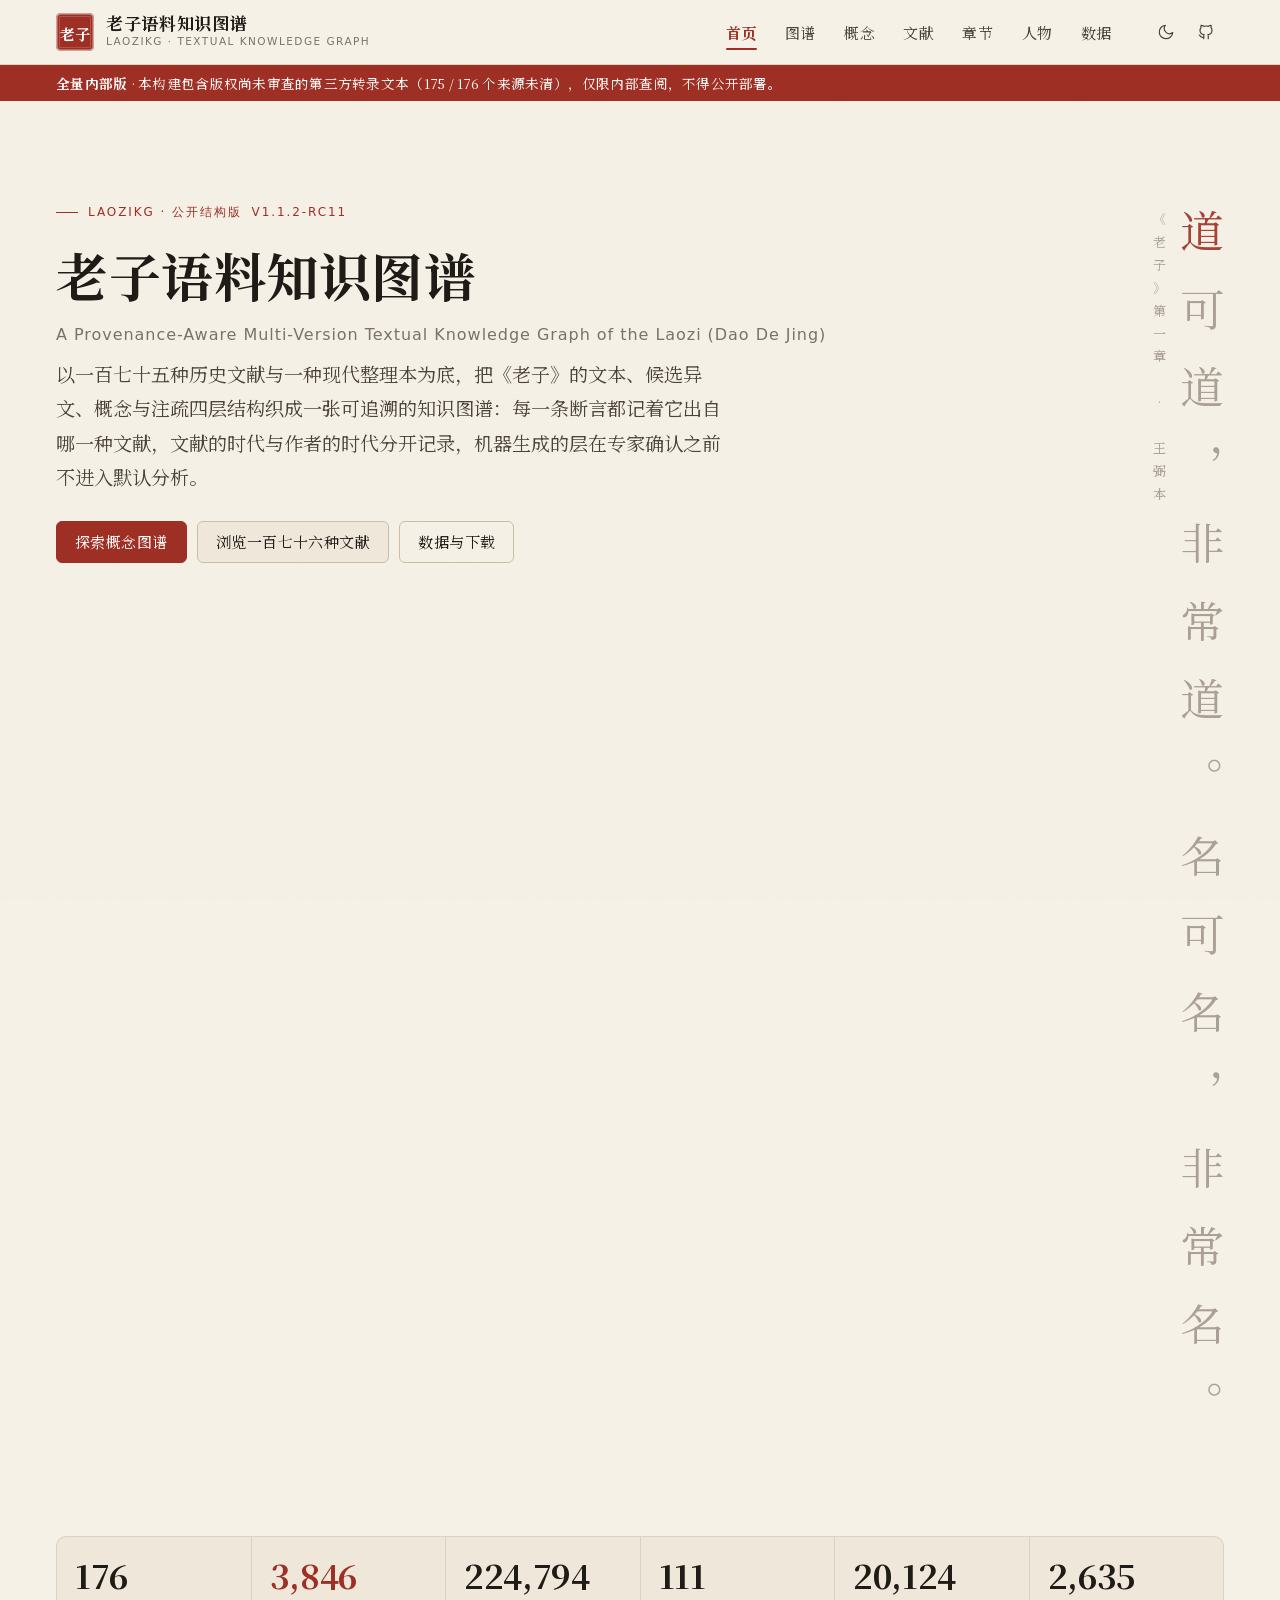
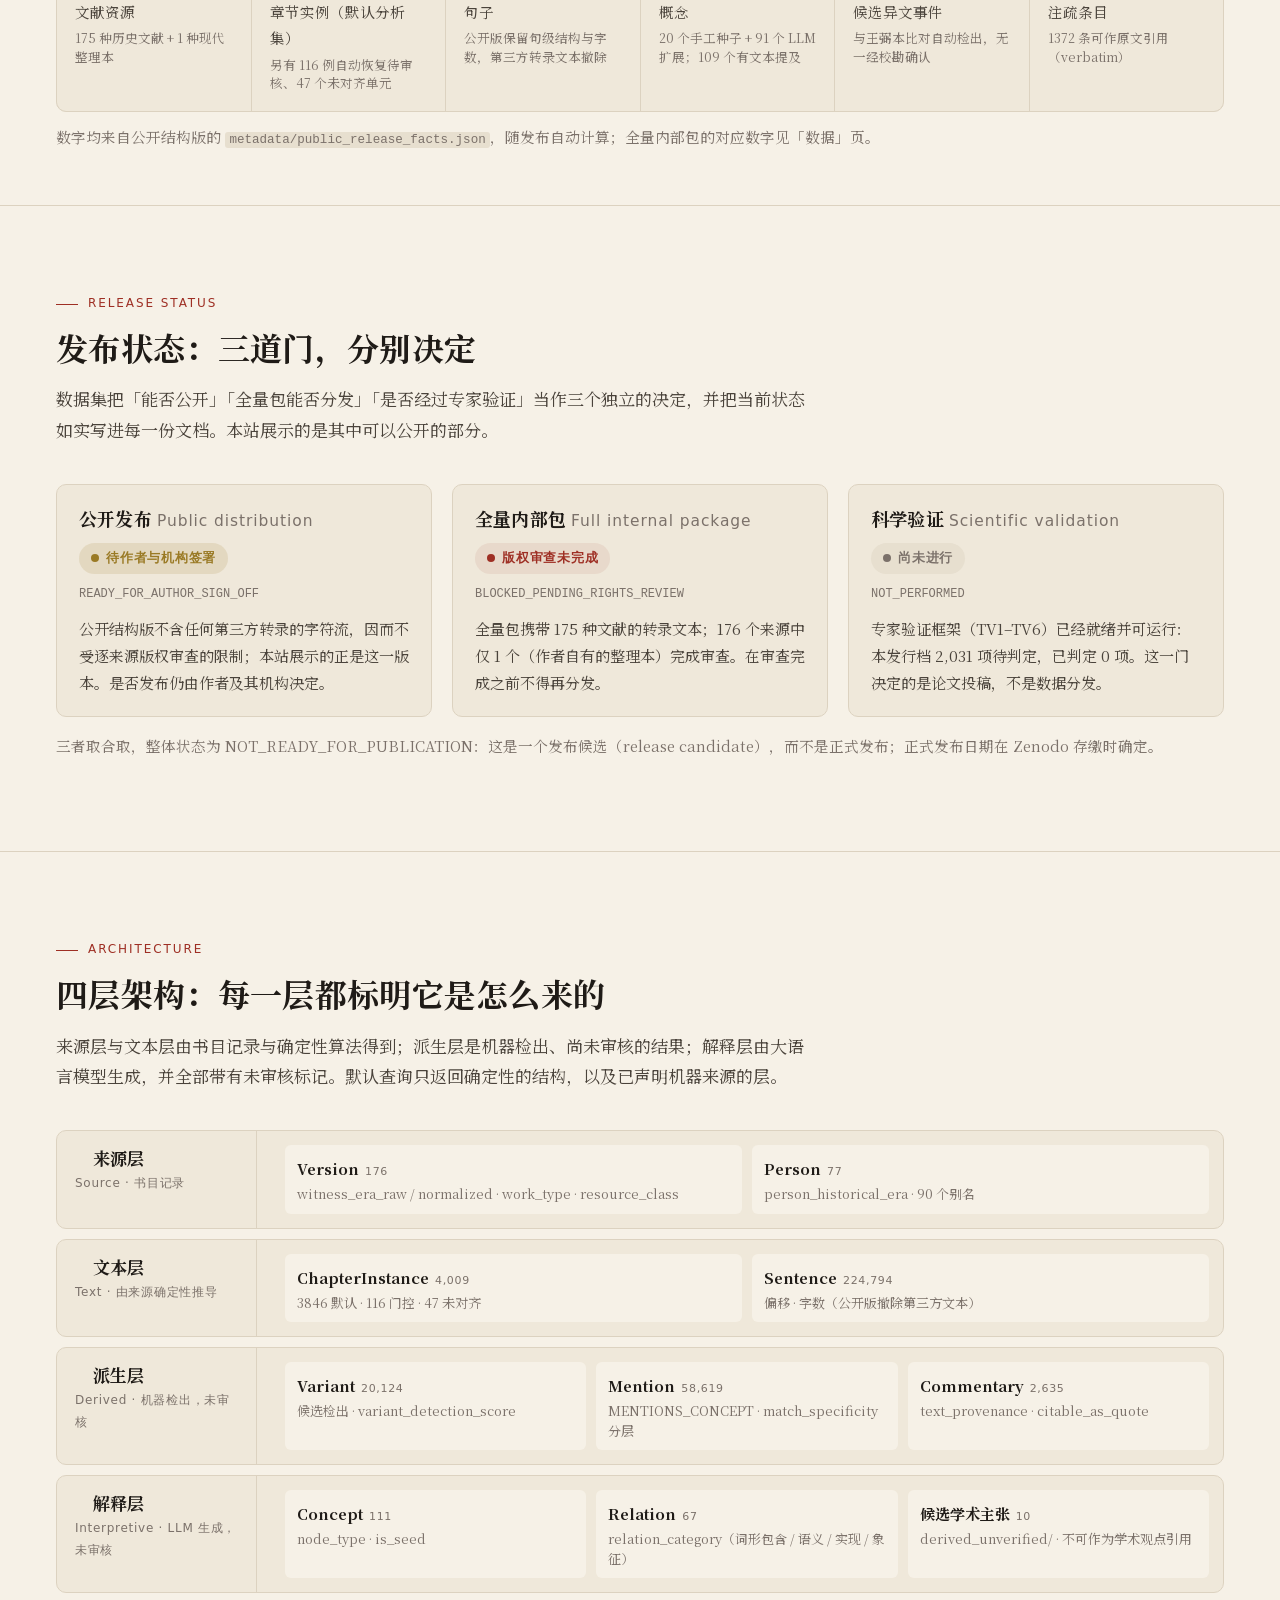
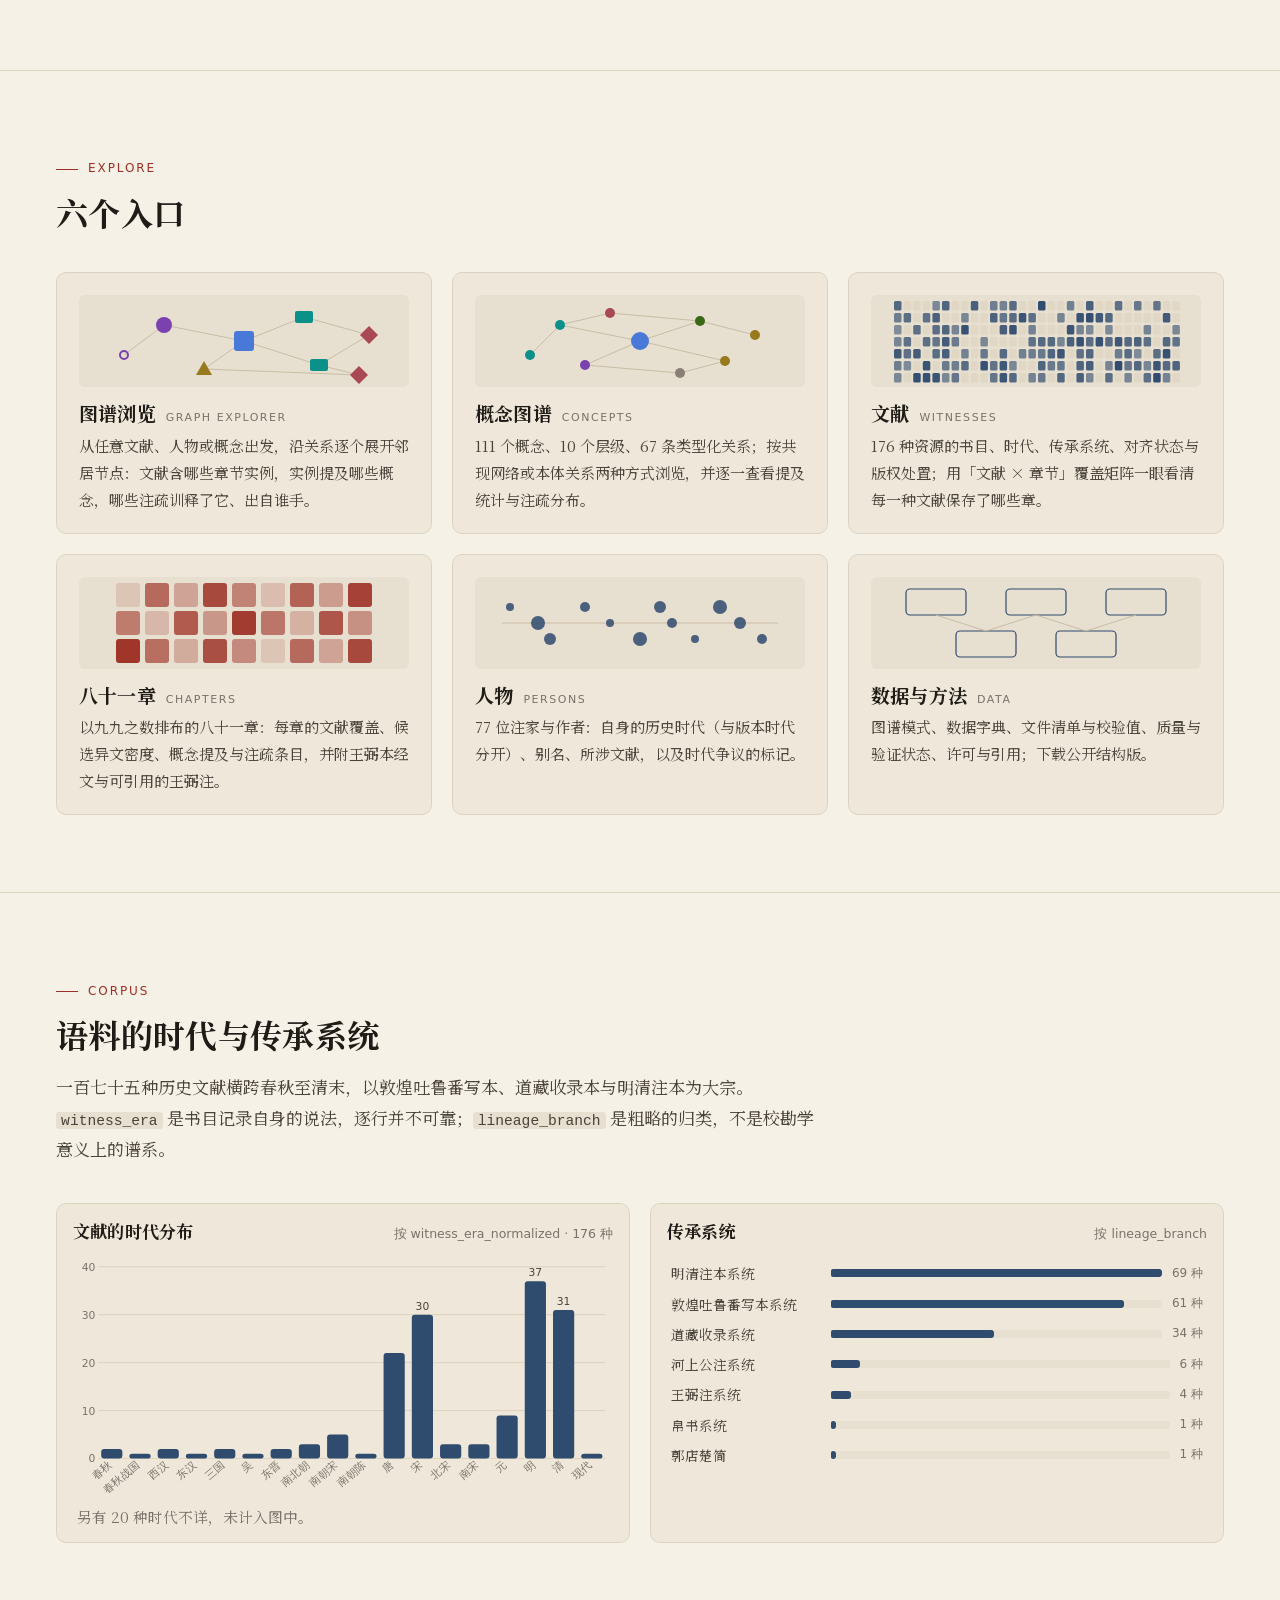
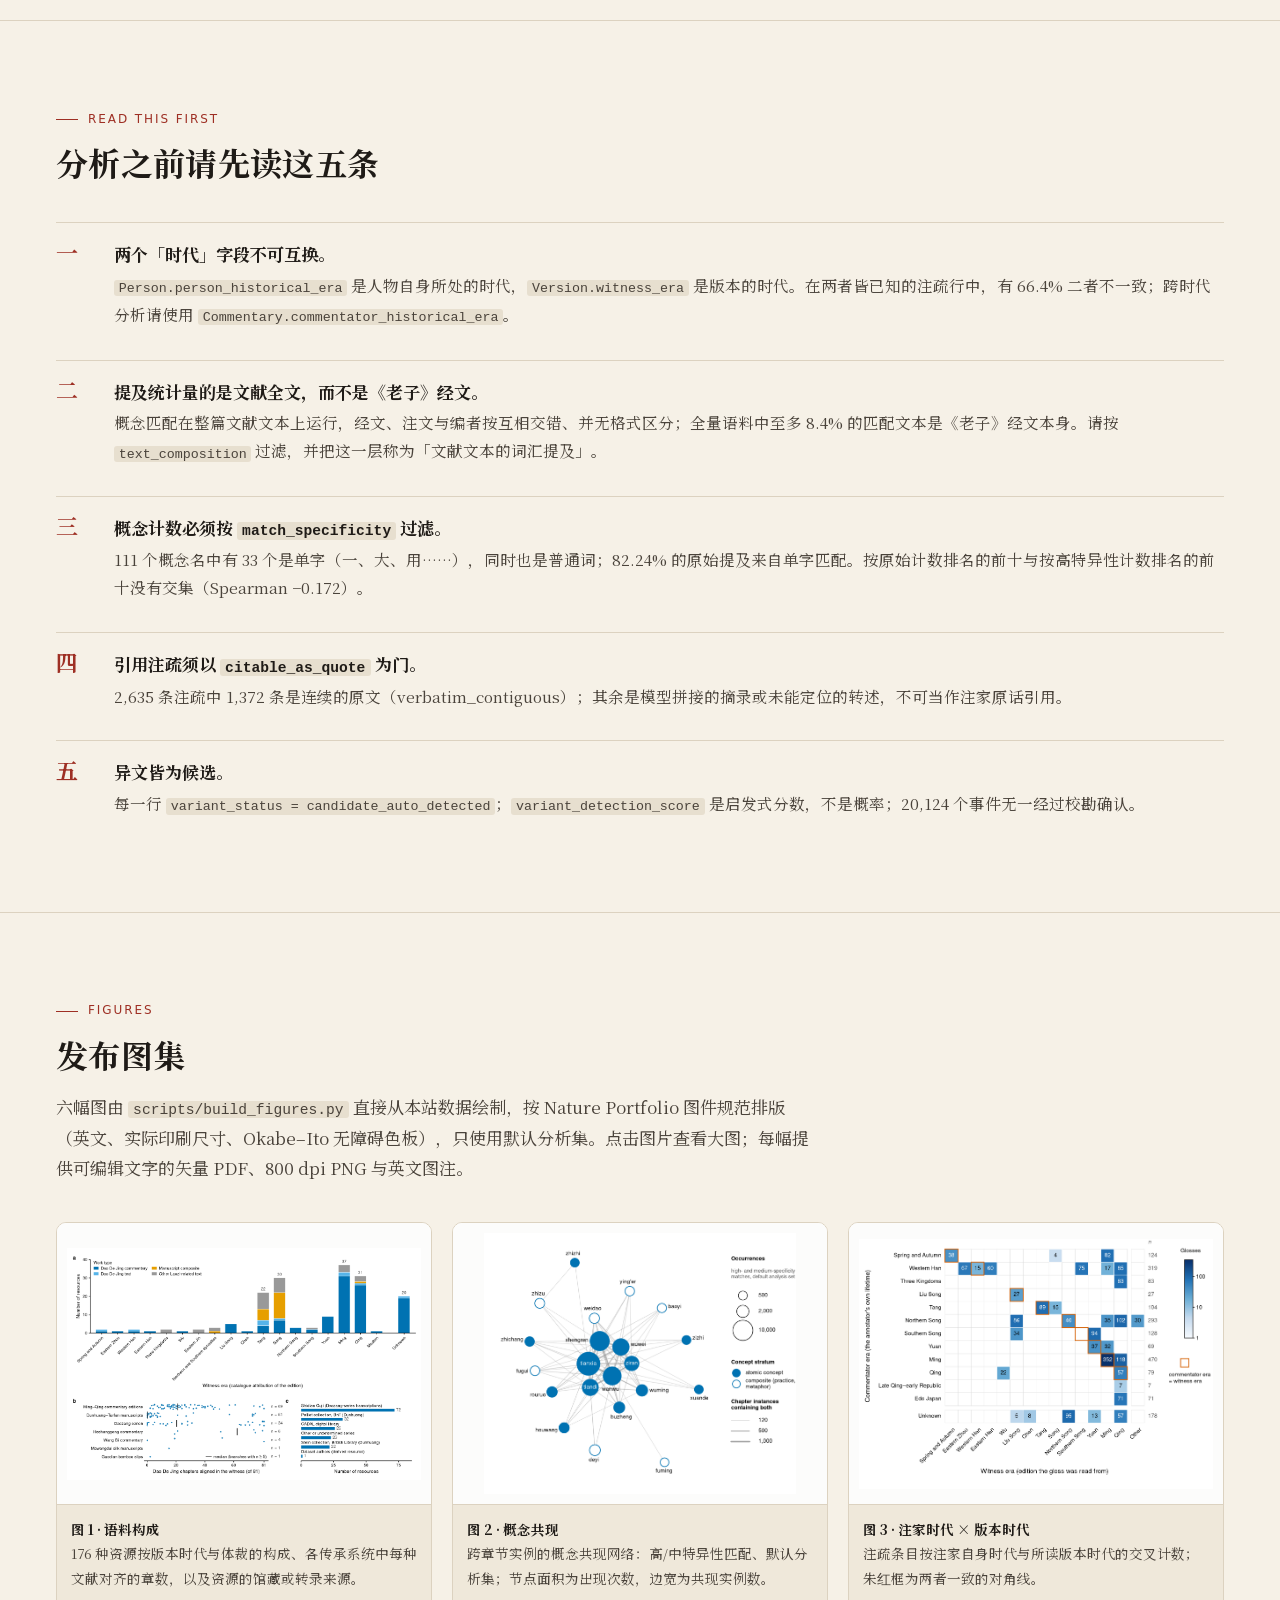
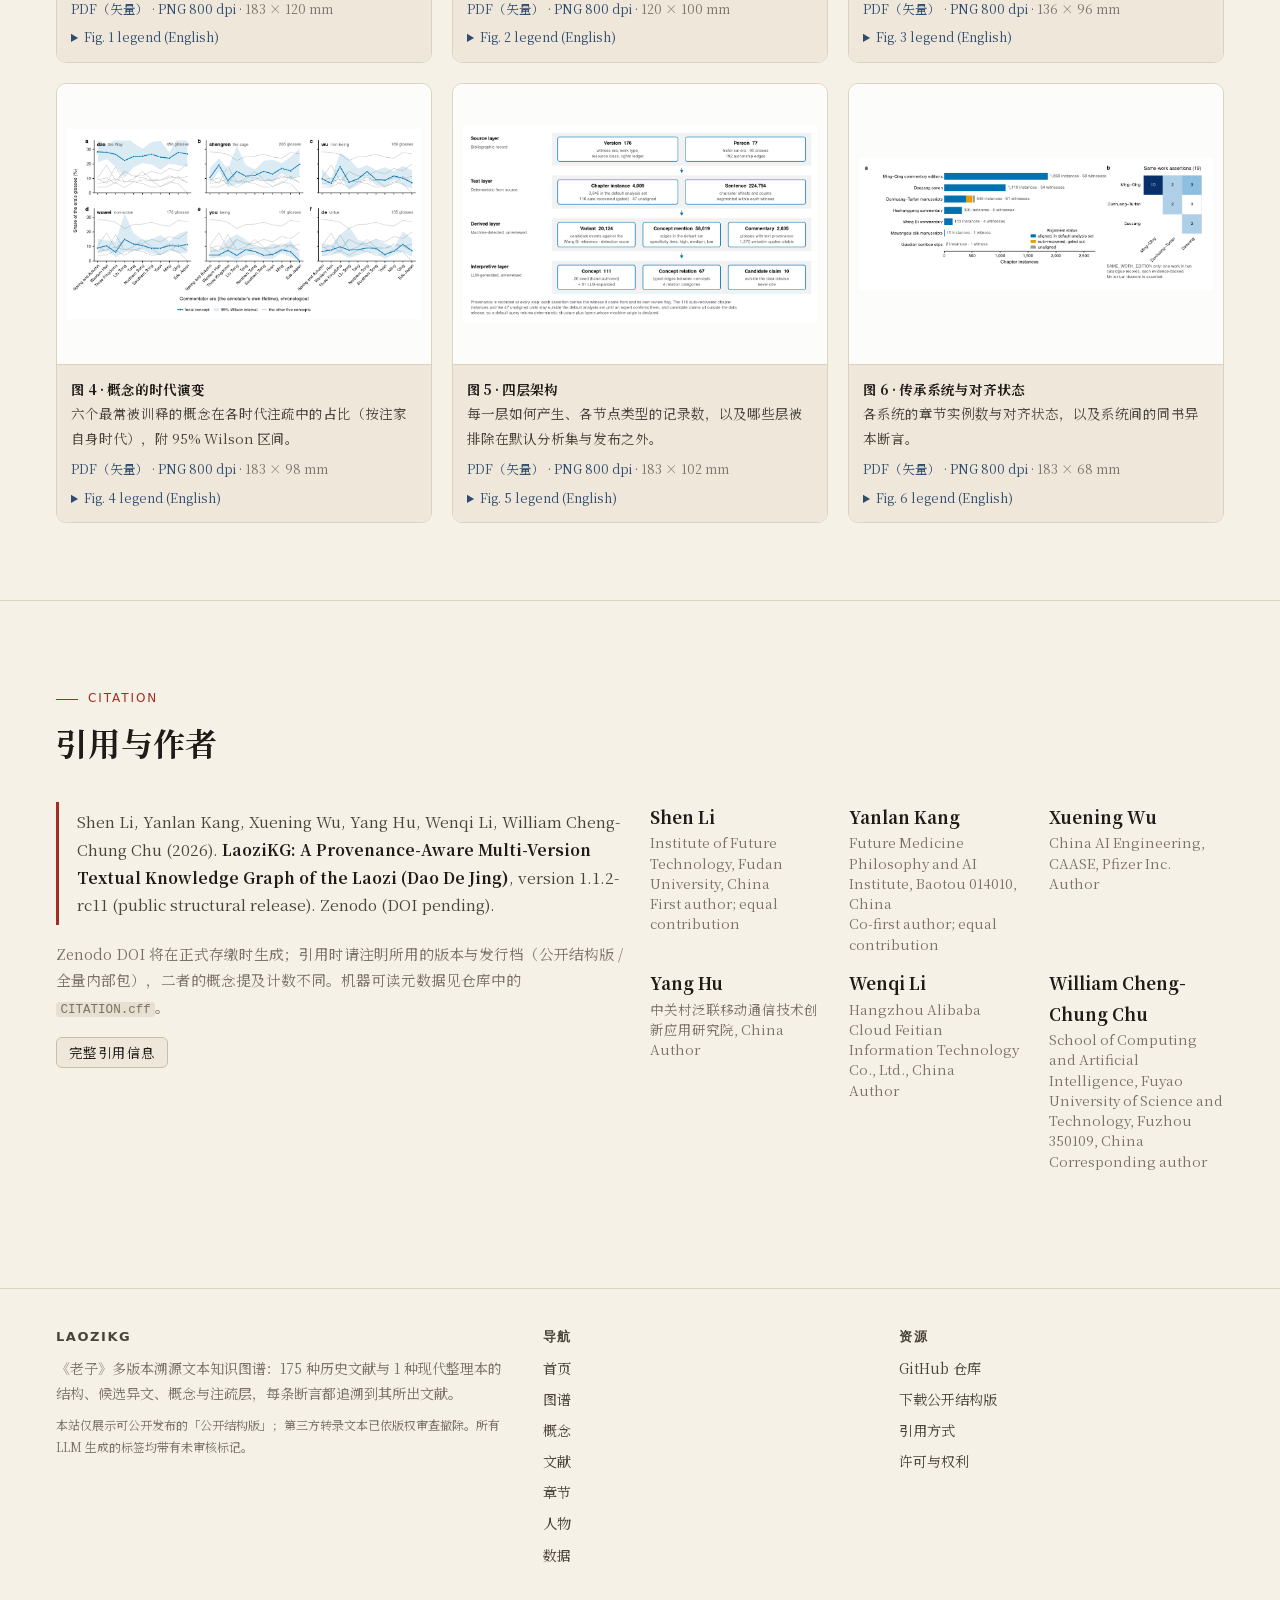
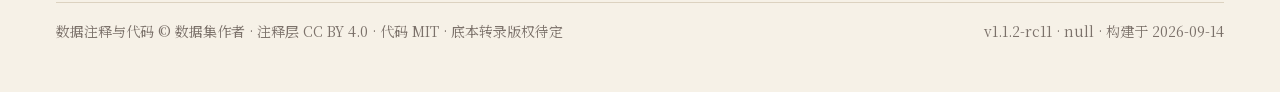
==== commit e9d43f76: "Redraw the six release figures to Nature Portfolio standard (English) scripts/build_figures.py draws" ====
--- a/docs/index.html
+++ b/docs/index.html
@@ -110,7 +110,7 @@
       <div class="section__head">
         <div class="eyebrow">Figures</div>
         <h2>发布图集</h2>
-        <p class="section__desc">六幅图由发布表格自动生成，只使用默认分析集，并在每一幅中标明所用的时代语义。</p>
+        <p class="section__desc">六幅图由 <code>scripts/build_figures.py</code> 直接从本站数据绘制，按 Nature Portfolio 图件规范排版（英文、实际印刷尺寸、Okabe–Ito 无障碍色板），只使用默认分析集。点击图片查看大图；每幅提供可编辑文字的矢量 PDF、800 dpi PNG 与英文图注。</p>
       </div>
       <div class="figs" id="figs"></div>
     </div>
--- a/docs/assets/fonts/fonts.css
+++ b/docs/assets/fonts/fonts.css
@@ -1,5 +1,5 @@
 /* LZ Serif SC: subset of Noto Serif SC (SIL OFL 1.1, see OFL.txt) generated by scripts/build_fonts.py */
-@font-face{font-family:'LZ Serif SC';font-style:normal;font-weight:400;font-display:swap;src:url(lz-serif-sc-core-400.woff2) format('woff2');unicode-range:U+0020-007E,U+00A9,U+00B7,U+00D7,U+00E8,U+2013-2014,U+2026-2027,U+2190-2194,U+2212,U+221E,U+2248,U+2260,U+2264-2265,U+25A1,U+25B2-25B3,U+25C6-25C7,U+25CB,U+25CF-25D0,U+2713,U+3000-3002,U+3008-3011,U+4E00-4E01,U+4E03,U+4E07,U+4E09-4E0B,U+4E0D-4E0E,U+4E13-4E14,U+4E16,U+4E1A,U+4E1C,U+4E24,U+4E26,U+4E2A,U+4E2D,U+4E32,U+4E3A-4E3B,U+4E43,U+4E45,U+4E48-4E49,U+4E4B,U+4E50,U+4E58,U+4E5D,U+4E5F,U+4E66,U+4E7E,U+4E86,U+4E89,U+4E8B-4E8C,U+4E8E,U+4E92,U+4E94,U+4E9A-4E9B,U+4EA4,U+4EA7,U+4EBA,U+4EC1,U+4EC5,U+4ECD-4ECE,U+4ED3,U+4ED6,U+4EE3,U+4EE5,U+4EEA,U+4EEC,U+4EF6,U+4EFB,U+4EFD,U+4F10,U+4F17,U+4F1A,U+4F20,U+4F26,U+4F2A,U+4F2F,U+4F3C,U+4F46,U+4F4D-4F4F,U+4F53,U+4F55,U+4F59-4F5C,U+4F60,U+4F7F,U+4F8B,U+4F9B,U+4F9D,U+4FA7,U+4FAF,U+4FBF,U+4FD7,U+4FDD,U+4FE1,U+4FED-4FEE,U+5019-501A,U+5021,U+503C,U+503E,U+5047,U+504F,U+505C,U+5085,U+5099,U+50CF,U+5100,U+513F,U+5143,U+5148-5149,U+5165,U+5168,U+516B-516D,U+5171,U+5173,U+5175-5178,U+517B,U+5185,U+518D,U+5199,U+51A2,U+51B2-51B3,U+51C0,U+51CF,U+51FA-51FB,U+5206-5207,U+520A,U+5217,U+5219-521B,U+521D,U+5220,U+5224,U+5229,U+522B,U+5230,U+5236,U+523B,U+524A,U+524D,U+525B,U+526F,U+5272,U+5289,U+529B,U+529F-52A0,U+52A8-52A9,U+52B3,U+52D8,U+52DD,U+52FE,U+5305,U+5316-5317,U+5339-533A,U+5341,U+534E,U+5355,U+5357,U+535A,U+5360,U+5377,U+5386,U+538B,U+539A,U+539F,U+53A8,U+53BB,U+53C2-53C3,U+53C8-53CA,U+53CC-53CD,U+53D1,U+53D6-53D8,U+53E0,U+53E2-53E6,U+53EA,U+53EF-53F0,U+53F2,U+53F7-53F8,U+5404,U+5408-5409,U+540C-540E,U+5410-5411,U+541B,U+5426,U+542B,U+542F,U+5433-5434,U+5448,U+544A,U+547D,U+548C,U+54C1,U+54EA,U+54F2,U+5510,U+552F,U+554F,U+556C,U+5584,U+55BB,U+5609,U+5668,U+56B4,U+56DB,U+56DE,U+56E0,U+56F4,U+56FA,U+56FD-56FE,U+5706,U+5723,U+5728,U+5730,U+5747,U+575A,U+578B,U+57DF,U+57F9-57FA,U+5805,U+5831,U+586B,U+5883,U+589E,U+58A8,U+58EB,U+58F0,U+5904,U+5907,U+590D,U+5916,U+591A,U+591F,U+5922,U+5927,U+5929-592B,U+5931,U+5934,U+5937,U+593A,U+5947,U+5955,U+5957-5958,U+5965,U+597D,U+5982,U+5984,U+5999,U+59CB,U+59D3-59D4,U+59DA,U+59FF,U+5A01,U+5A46,U+5A74,U+5B50,U+5B54,U+5B57-5B58,U+5B5D,U+5B66,U+5B6B,U+5B78,U+5B81,U+5B83,U+5B87-5B89,U+5B8B-5B8C,U+5B97-5B9A,U+5B9D-5B9E,U+5BA1,U+5BA4,U+5BAB,U+5BB6,U+5BB9,U+5BBD,U+5BC2,U+5BC4,U+5BC6,U+5BDF,U+5BE1,U+5BEB,U+5BF6,U+5BF9,U+5BFC,U+5C06,U+5C08,U+5C0F,U+5C11,U+5C18,U+5C1A,U+5C31,U+5C39-5C3A,U+5C3C,U+5C40,U+5C42,U+5C45,U+5C48,U+5C55,U+5C5E,U+5C71,U+5C90,U+5D02,U+5D07,U+5DE5-5DE7,U+5DF1-5DF2,U+5DF4,U+5E03,U+5E0C,U+5E1B,U+5E26,U+5E2B,U+5E38,U+5E45,U+5E73-5E74,U+5E76,U+5E7D,U+5E7F,U+5E84,U+5E8F,U+5E93-5E95,U+5E97,U+5E9F,U+5EA6,U+5EAB,U+5EDA,U+5EE3,U+5EFA,U+5F00,U+5F02-5F03,U+5F0F,U+5F15,U+5F20,U+5F31,U+5F35,U+5F3A,U+5F3C,U+5F52-5F53,U+5F55,U+5F62,U+5F71,U+5F7B,U+5F80-5F81,U+5F84-5F85,U+5F8B,U+5F90,U+5F97,U+5FA1,U+5FA9-5FAA,U+5FAE,U+5FB3,U+5FB7,U+5FBD,U+5FC3,U+5FC5,U+5FD7,U+5FE0,U+5FE7,U+5FEB,U+5FF5,U+6000-6001,U+600E,U+601D,U+6027,U+603B,U+6052,U+6062,U+606F,U+609F,U+60AC,U+60B2,U+60C5,U+60D1,U+60DA,U+60DF,U+60F3,U+610F,U+6114,U+611A,U+6148,U+6167,U+61C9,U+6210-6212,U+6216,U+6218,U+6237,U+6240,U+624B,U+624D,U+6258,U+6267,U+6269,U+627E-6280,U+6284,U+628A,U+6295,U+6298,U+62A4-62A5,U+62B1,U+62BD,U+62D6,U+62DF,U+62E9,U+62FC,U+6301-6302,U+6307,U+6309,U+635F,U+6362,U+636E,U+6392,U+63A2,U+63A5,U+63A7-63A8,U+63D0,U+641C,U+643A,U+6448,U+6458,U+6469,U+64A4,U+64B0,U+64CD,U+6536,U+6539,U+653B,U+653E-653F,U+6545,U+6548,U+654C,U+6559,U+6562-6563,U+6566,U+6570,U+6574,U+6587,U+6599,U+65AD,U+65AF-65B0,U+65B9,U+65C1,U+65C5,U+65E0,U+65E5,U+65E8-65E9,U+65F6,U+660E,U+6613,U+661F,U+6625,U+6627,U+662F,U+663E,U+664B,U+6653,U+666E-666F,U+667A,U+6682,U+66C6,U+66F2,U+66FE-6700,U+6703,U+6708-6709,U+671B,U+671D,U+671F,U+6728,U+672A-672C,U+672F,U+6731,U+6734,U+673A,U+6742-6743,U+674E,U+6751,U+675C,U+6761,U+6765,U+6771,U+677F,U+6781,U+6784,U+6790,U+6797,U+679C,U+67B6,U+67D3-67D4,U+67E5,U+67F1,U+6807,U+6821,U+6837-6839,U+683C,U+6846,U+6863,U+68C0,U+694A,U+695A,U+6982,U+69AE,U+6A13,U+6A21,U+6A2A,U+6B21,U+6B32,U+6B4C,U+6B62-6B65,U+6B78,U+6B7B,U+6B86,U+6B8B,U+6BB5,U+6BCD,U+6BCF,U+6BD4,U+6BD7,U+6BDB,U+6C0F,U+6C11,U+6C14,U+6C23,U+6C34,U+6C38,U+6C42,U+6C47,U+6C49,U+6C5F,U+6C72,U+6C85,U+6C88,U+6C8C,U+6C99,U+6CA1,U+6CB3,U+6CBB,U+6CBF,U+6CD5,U+6CD7,U+6CDB,U+6CE8,U+6D1E,U+6D3B,U+6D3E,U+6D41,U+6D45,U+6D4B,U+6D4F,U+6D6E,U+6D77,U+6D88-6D89,U+6DA4,U+6DB5,U+6DF1,U+6DF3,U+6DF5,U+6DF7,U+6E05,U+6E32,U+6E90,U+6EA2,U+6EAF,U+6EDA,U+6EE1,U+6EE4,U+6F14,U+6F84,U+6FA7,U+705D,U+7070,U+70AB,U+70B9-70BA,U+7126,U+7136,U+714C,U+7167,U+7231,U+723E,U+7247-7248,U+725D,U+7269,U+7279,U+72B6,U+72EC,U+72FC,U+732E,U+7384,U+7387,U+738B,U+73AF-73B0,U+7406,U+7422,U+74B0,U+7518,U+751F,U+7528,U+7530-7532,U+753B,U+754C,U+7559,U+7562,U+7565,U+7567,U+756A,U+7570,U+7574,U+758F,U+7591,U+767B-767E,U+7684,U+7686,U+76C8,U+76CA,U+76D6,U+76EE,U+76F4,U+76F8,U+770B,U+771F,U+773C,U+7740,U+77E5,U+77E9,U+7801,U+7814,U+7834,U+786E,U+78E8,U+793A,U+793E,U+795E,U+7965,U+7978,U+7981,U+798F,U+79A6,U+79C1,U+79CB,U+79CD,U+79D1,U+79D8,U+79E9,U+79F0,U+79FB,U+7A00,U+7A0B,U+7A3B,U+7A3F,U+7A76,U+7A7A,U+7ACB,U+7AD1,U+7AD9,U+7AE0,U+7AE4,U+7B03,U+7B26,U+7B2C,U+7B49,U+7B7E,U+7B80,U+7B8B,U+7B97,U+7BAD,U+7BC7,U+7C21,U+7C4D,U+7C7B,U+7C97,U+7CBE,U+7CFB,U+7D00,U+7D04,U+7D14,U+7D20,U+7D22,U+7D71,U+7D93,U+7DAD,U+7DB8,U+7DE3,U+7DE8,U+7E82,U+7E8C,U+7EA6-7EA7,U+7EAA,U+7EAF,U+7EB3,U+7EB8,U+7EBF,U+7EC4,U+7EC7-7EC8,U+7ECF,U+7ED3,U+7ED8,U+7EDC-7EDD,U+7EDF,U+7EEA,U+7EED,U+7F16,U+7F29,U+7F34,U+7F3A,U+7F51,U+7F6A,U+7F6E,U+7F72,U+7F85,U+7F8E,U+7FA9,U+7FC1,U+7FD2,U+7FFC,U+8001,U+8003,U+8005,U+800C,U+8033,U+8043,U+8054,U+805A,U+807D,U+809A,U+80DC,U+80E1,U+80FD,U+8179,U+81EA,U+81F3-81F4,U+820D,U+822A,U+822C,U+8272,U+8282,U+828A,U+8292,U+82AC,U+82E5,U+82F1,U+8303,U+838A,U+83AB,U+83B7,U+83E9,U+83EF,U+8449,U+8457,U+845B,U+84C4,U+8559,U+859B,U+85CF,U+8607,U+860A,U+864E,U+8651,U+865A,U+865E,U+884C-884D,U+885D,U+8868,U+88AB,U+88AD,U+88C1,U+88DC,U+88FD,U+8907,U+897F,U+8981,U+8986,U+898B,U+89BD,U+89C1-89C2,U+89C4,U+89C6,U+89C8-89C9,U+89D2,U+89E3,U+8A00,U+8A02,U+8A18,U+8A23,U+8A3B,U+8A55,U+8A69,U+8A9E,U+8AA0-8AA1,U+8AAA,U+8AAC,U+8AD6,U+8AF8,U+8B00,U+8B1D,U+8B28,U+8B58,U+8B6C,U+8B6F,U+8B80,U+8B8A,U+8BA1-8BA2,U+8BA4,U+8BA9,U+8BAD-8BAE,U+8BB0,U+8BB8,U+8BBA,U+8BBE-8BBF,U+8BC1,U+8BC4,U+8BC6,U+8BCD,U+8BDD,U+8BE0,U+8BE2,U+8BE5-8BE6,U+8BED,U+8BF4,U+8BF7,U+8BFB,U+8C01,U+8C03,U+8C08,U+8C13,U+8C22,U+8C31,U+8C37,U+8C61,U+8C6B,U+8C79,U+8C9E,U+8CAB,U+8D04,U+8D21,U+8D24-8D25,U+8D28,U+8D2A,U+8D44,U+8D56,U+8D64,U+8D77,U+8DB3,U+8DE8,U+8DEF,U+8EAB,U+8ECD,U+8F2F,U+8F4D,U+8F6C,U+8F6E,U+8F7B,U+8F7D,U+8F85,U+8F93,U+8FA8-8FA9,U+8FAF-8FB0,U+8FB9,U+8FBE,U+8FC7,U+8FD0-8FD1,U+8FD4,U+8FD8-8FD9,U+8FDB-8FDC,U+8FDE,U+8FF0,U+8FF9,U+8FFD,U+9000,U+9002,U+9009,U+9010,U+901A,U+901F,U+904D-904E,U+9053-9054,U+9060,U+9075,U+9078,U+908A,U+90A6,U+90BB,U+90E8,U+90ED,U+90FD,U+9127,U+912D,U+914D,U+9192,U+91CA-91CD,U+91CF,U+929C,U+9321,U+93E1,U+949F,U+9500,U+950B,U+9519,U+952E,U+955C,U+957F-9580,U+958B,U+95E8,U+95ED-95EE,U+95F4,U+9601,U+9608,U+9635,U+963F-9640,U+9644,U+9648,U+9650,U+9662,U+9664,U+9673,U+9678,U+9686,U+968B,U+968F,U+969C,U+96A8,U+96B1,U+96BE,U+96C0,U+96C6,U+96CC,U+96D5,U+96DC,U+96F2,U+96F6,U+9700,U+9716,U+9748,U+9752,U+9756,U+9759,U+975C,U+975E,U+9760,U+9762,U+97F3,U+9806,U+984C,U+9854,U+9867,U+9875,U+9879-987B,U+9884,U+9886,U+9891,U+9898,U+98DF,U+9928,U+9970-9971,U+9986,U+9996,U+9A8C,U+9AD8,U+9B4F,U+9C81,U+9D3B,U+9EC3,U+9ED8,U+9EDE,U+9F10,U+9F4B,U+9F50,U+9F94,U+FF01,U+FF08-FF09,U+FF0B-FF0D,U+FF1A-FF1B,U+FF1F}
-@font-face{font-family:'LZ Serif SC';font-style:normal;font-weight:400;font-display:swap;src:url(lz-serif-sc-rest-400.woff2) format('woff2');unicode-range:U+00EC,U+014D,U+2208,U+2460-2462,U+4E08,U+4E19,U+4E1B,U+4E27,U+4E30,U+4E3E,U+4E4E,U+4E59,U+4E60-4E61,U+4E71,U+4E91,U+4EA1,U+4EA6,U+4EAB,U+4EAD,U+4EB2,U+4EBF-4EC0,U+4ECA-4ECB,U+4EE4,U+4EF0,U+4F01,U+4F0E,U+4F18,U+4F24,U+4F50,U+4F73,U+4FAE,U+4FE8,U+500D,U+501F,U+5076-5077,U+50B3,U+50FB,U+5141,U+5146,U+514B,U+514D,U+5151,U+5155,U+516E,U+5170,U+5174,U+517C-517D,U+519B,U+51A5,U+51AC,U+51AF-51B0,U+51B5,U+51E0-51E1,U+51F6,U+51FF,U+5203,U+520D,U+5218,U+523F,U+5251,U+528D,U+52A1,U+52BF,U+52C7,U+52E4,U+52FF,U+5320,U+532F,U+5343,U+5347,U+536B,U+5370-5371,U+5373-5374,U+538C,U+53CB,U+53D9,U+53EC,U+53F3,U+542C,U+5439,U+543E,U+5468,U+5473,U+548E,U+54C0,U+54C9,U+54CD,U+55C4,U+56E2,U+570B,U+571F,U+572D,U+574F-5750,U+57CE-57CF,U+57F4,U+5802,U+5806,U+585E,U+5893,U+58EE,U+58FA,U+592E,U+5938,U+5948-5949,U+5951,U+5962,U+5996,U+59A8,U+5B59,U+5B64,U+5B69,U+5B70,U+5B7A,U+5B85,U+5B9C,U+5BA0,U+5BA2-5BA3,U+5BB0,U+5BB3,U+5BBE,U+5BCC,U+5BD2,U+5BE5,U+5BF8,U+5BFF,U+5C0A-5C0B,U+5C1D,U+5C24,U+5C82,U+5DDD,U+5DEE,U+5DFE,U+5E02,U+5E08,U+5E1D,U+5EB6-5EB7,U+5EC9,U+5F0A,U+5F13,U+5F17-5F18,U+5F25,U+5F69,U+5F70,U+5F73,U+5F7C,U+5F92,U+5F99,U+5FBC,U+5FCC,U+5FD2,U+6012,U+6028,U+6043,U+6050,U+606C,U+6076,U+60A0,U+60A3,U+60CA,U+60EF,U+6108,U+614E,U+6176,U+620E,U+6254,U+6263,U+6270,U+6291,U+6297,U+62D4,U+62D9,U+62F1,U+632B,U+63AA,U+63E1,U+63E3,U+640F,U+6444,U+6491,U+6518,U+652B,U+652F,U+6537,U+6551,U+655D,U+65B2,U+65BD,U+65CB,U+65E2,U+65F7,U+660C,U+660F,U+6614,U+6620,U+662D,U+665A,U+6666,U+6670,U+6697,U+66F0,U+66F4,U+670D,U+6740,U+675F,U+6768,U+67A2,U+67AF,U+67D0,U+67E2,U+6811,U+6850,U+6881,U+68C1,U+68D8,U+68DF,U+68FA,U+6957,U+696D,U+6977,U+697C,U+69C1,U+6A02,U+6A50,U+6B47,U+6B54,U+6B59,U+6B66-6B67,U+6B83,U+6B98,U+6BC2,U+6BD2,U+6BEB,U+6C5C,U+6C60,U+6C6A,U+6CC9-6CCA,U+6CE3,U+6CEE,U+6CF0,U+6D3C,U+6D4A,U+6D4E,U+6D51,U+6D69,U+6DA3,U+6DE1,U+6E0A,U+6E1D,U+6E56,U+6E5B,U+6EAA,U+6ECB,U+6EE5,U+6F38,U+706D,U+7075,U+70C8,U+70ED,U+70F9,U+7109,U+7199,U+719F,U+71D5,U+71FF,U+722A,U+722C,U+7236,U+723D,U+7256,U+7261-7262,U+7281,U+72AC,U+72B9,U+72C2,U+72CE,U+72D7,U+730E,U+731B,U+7389,U+73DE,U+742D,U+7434,U+7455,U+751A,U+752B,U+7533,U+754B,U+754F,U+755C,U+75B5,U+75C5,U+76A6,U+76D7,U+76F2,U+7701,U+77BF,U+77DC,U+77ED,U+77F3,U+793C,U+7940,U+7956,U+796D,U+79BB,U+79E6,U+79EF,U+7A0D-7A0E,U+7A2E,U+7A33,U+7A37,U+7A3D,U+7A77,U+7A88,U+7AED,U+7AF9,U+7B11,U+7B4B,U+7B56,U+7B79,U+7BB1,U+7BC0,U+7BC9,U+7CAA,U+7D2F,U+7DB4,U+7DD2,U+7EB7,U+7EBD,U+7EC6,U+7ECD,U+7ED9,U+7EF3,U+7EF5,U+7EFC,U+7FB8,U+804B,U+8086,U+8096,U+80AF,U+80B2,U+80CC,U+8106,U+8131,U+81C2,U+81C6,U+81E3,U+8206-8207,U+821F,U+8239,U+829C,U+82B8,U+8346,U+8349,U+8352,U+8361,U+8363,U+8425,U+842C,U+8521,U+853D,U+8584,U+867A,U+867D,U+867F,U+86C7,U+8702,U+87AB,U+8863,U+8865,U+8881,U+88C2,U+88D5,U+88D8,U+8910,U+89C0,U+8A17,U+8A89,U+8BB7,U+8BC8,U+8BD5,U+8BD8,U+8BDA,U+8BEF,U+8BFA,U+8C0B,U+8C26,U+8C2A,U+8C3F,U+8CB4,U+8D1E-8D1F,U+8D22-8D23,U+8D27,U+8D2B,U+8D2F,U+8D31,U+8D35,U+8D37,U+8D39,U+8D3C,U+8D50,U+8D70,U+8D85,U+8E76,U+8E81,U+8EAC,U+8F66,U+8F83,U+8F8D-8F8E,U+8F90-8F91,U+8F99,U+8F9E,U+8FB1,U+8FC1,U+8FCE,U+8FDD,U+8FF7,U+901D,U+9020,U+9038,U+9042,U+9047,U+9057,U+907A,U+907F,U+90AA,U+90CA,U+9119,U+91AB,U+91C7,U+91D1,U+9285,U+93DE,U+9435,U+9489,U+94E7,U+9510,U+9521,U+9524,U+953B,U+9547,U+9593,U+95F7,U+95FB,U+9605,U+9616,U+9633-9634,U+9646,U+964D,U+9675,U+9685,U+9690,U+96B3,U+96C4-96C5,U+96E8,U+9732,U+9808,U+987D-987E,U+9881,U+9889,U+98CE,U+98D8,U+9965,U+996E,U+9975,U+9980,U+9A6C,U+9A70,U+9A77,U+9A84,U+9AA4,U+9AA8,U+9B3C,U+9B44,U+9B6F,U+9C7C,U+9C9C,U+9E1F,U+9E21,U+9EBB,U+9ECE,U+9ED1,U+9F13,U+9FA0,U+FF0F}
-@font-face{font-family:'LZ Serif SC';font-style:normal;font-weight:700;font-display:swap;src:url(lz-serif-sc-core-700.woff2) format('woff2');unicode-range:U+0020-007E,U+00A9,U+00B7,U+00D7,U+00E8,U+2013-2014,U+2026-2027,U+2190-2194,U+2212,U+221E,U+2248,U+2260,U+2264-2265,U+25A1,U+25B2-25B3,U+25C6-25C7,U+25CB,U+25CF-25D0,U+2713,U+3000-3002,U+3008-3011,U+4E00-4E01,U+4E03,U+4E07,U+4E09-4E0B,U+4E0D-4E0E,U+4E13-4E14,U+4E16,U+4E1A,U+4E1C,U+4E24,U+4E26,U+4E2A,U+4E2D,U+4E32,U+4E3A-4E3B,U+4E43,U+4E45,U+4E48-4E49,U+4E4B,U+4E50,U+4E58,U+4E5D,U+4E5F,U+4E66,U+4E7E,U+4E86,U+4E89,U+4E8B-4E8C,U+4E8E,U+4E92,U+4E94,U+4E9A-4E9B,U+4EA4,U+4EA7,U+4EBA,U+4EC1,U+4EC5,U+4ECD-4ECE,U+4ED3,U+4ED6,U+4EE3,U+4EE5,U+4EEA,U+4EEC,U+4EF6,U+4EFB,U+4EFD,U+4F10,U+4F17,U+4F1A,U+4F20,U+4F26,U+4F2A,U+4F2F,U+4F3C,U+4F46,U+4F4D-4F4F,U+4F53,U+4F55,U+4F59-4F5C,U+4F60,U+4F7F,U+4F8B,U+4F9B,U+4F9D,U+4FA7,U+4FAF,U+4FBF,U+4FD7,U+4FDD,U+4FE1,U+4FED-4FEE,U+5019-501A,U+5021,U+503C,U+503E,U+5047,U+504F,U+505C,U+5085,U+5099,U+50CF,U+5100,U+513F,U+5143,U+5148-5149,U+5165,U+5168,U+516B-516D,U+5171,U+5173,U+5175-5178,U+517B,U+5185,U+518D,U+5199,U+51A2,U+51B2-51B3,U+51C0,U+51CF,U+51FA-51FB,U+5206-5207,U+520A,U+5217,U+5219-521B,U+521D,U+5220,U+5224,U+5229,U+522B,U+5230,U+5236,U+523B,U+524A,U+524D,U+525B,U+526F,U+5272,U+5289,U+529B,U+529F-52A0,U+52A8-52A9,U+52B3,U+52D8,U+52DD,U+52FE,U+5305,U+5316-5317,U+5339-533A,U+5341,U+534E,U+5355,U+5357,U+535A,U+5360,U+5377,U+5386,U+538B,U+539A,U+539F,U+53A8,U+53BB,U+53C2-53C3,U+53C8-53CA,U+53CC-53CD,U+53D1,U+53D6-53D8,U+53E0,U+53E2-53E6,U+53EA,U+53EF-53F0,U+53F2,U+53F7-53F8,U+5404,U+5408-5409,U+540C-540E,U+5410-5411,U+541B,U+5426,U+542B,U+542F,U+5433-5434,U+5448,U+544A,U+547D,U+548C,U+54C1,U+54EA,U+54F2,U+5510,U+552F,U+554F,U+556C,U+5584,U+55BB,U+5609,U+5668,U+56B4,U+56DB,U+56DE,U+56E0,U+56F4,U+56FA,U+56FD-56FE,U+5706,U+5723,U+5728,U+5730,U+5747,U+575A,U+578B,U+57DF,U+57F9-57FA,U+5805,U+5831,U+586B,U+5883,U+589E,U+58A8,U+58EB,U+58F0,U+5904,U+5907,U+590D,U+5916,U+591A,U+591F,U+5922,U+5927,U+5929-592B,U+5931,U+5934,U+5937,U+593A,U+5947,U+5955,U+5957-5958,U+5965,U+597D,U+5982,U+5984,U+5999,U+59CB,U+59D3-59D4,U+59DA,U+59FF,U+5A01,U+5A46,U+5A74,U+5B50,U+5B54,U+5B57-5B58,U+5B5D,U+5B66,U+5B6B,U+5B78,U+5B81,U+5B83,U+5B87-5B89,U+5B8B-5B8C,U+5B97-5B9A,U+5B9D-5B9E,U+5BA1,U+5BA4,U+5BAB,U+5BB6,U+5BB9,U+5BBD,U+5BC2,U+5BC4,U+5BC6,U+5BDF,U+5BE1,U+5BEB,U+5BF6,U+5BF9,U+5BFC,U+5C06,U+5C08,U+5C0F,U+5C11,U+5C18,U+5C1A,U+5C31,U+5C39-5C3A,U+5C3C,U+5C40,U+5C42,U+5C45,U+5C48,U+5C55,U+5C5E,U+5C71,U+5C90,U+5D02,U+5D07,U+5DE5-5DE7,U+5DF1-5DF2,U+5DF4,U+5E03,U+5E0C,U+5E1B,U+5E26,U+5E2B,U+5E38,U+5E45,U+5E73-5E74,U+5E76,U+5E7D,U+5E7F,U+5E84,U+5E8F,U+5E93-5E95,U+5E97,U+5E9F,U+5EA6,U+5EAB,U+5EDA,U+5EE3,U+5EFA,U+5F00,U+5F02-5F03,U+5F0F,U+5F15,U+5F20,U+5F31,U+5F35,U+5F3A,U+5F3C,U+5F52-5F53,U+5F55,U+5F62,U+5F71,U+5F7B,U+5F80-5F81,U+5F84-5F85,U+5F8B,U+5F90,U+5F97,U+5FA1,U+5FA9-5FAA,U+5FAE,U+5FB3,U+5FB7,U+5FBD,U+5FC3,U+5FC5,U+5FD7,U+5FE0,U+5FE7,U+5FEB,U+5FF5,U+6000-6001,U+600E,U+601D,U+6027,U+603B,U+6052,U+6062,U+606F,U+609F,U+60AC,U+60B2,U+60C5,U+60D1,U+60DA,U+60DF,U+60F3,U+610F,U+6114,U+611A,U+6148,U+6167,U+61C9,U+6210-6212,U+6216,U+6218,U+6237,U+6240,U+624B,U+624D,U+6258,U+6267,U+6269,U+627E-6280,U+6284,U+628A,U+6295,U+6298,U+62A4-62A5,U+62B1,U+62BD,U+62D6,U+62DF,U+62E9,U+62FC,U+6301-6302,U+6307,U+6309,U+635F,U+6362,U+636E,U+6392,U+63A2,U+63A5,U+63A7-63A8,U+63D0,U+641C,U+643A,U+6448,U+6458,U+6469,U+64A4,U+64B0,U+64CD,U+6536,U+6539,U+653B,U+653E-653F,U+6545,U+6548,U+654C,U+6559,U+6562-6563,U+6566,U+6570,U+6574,U+6587,U+6599,U+65AD,U+65AF-65B0,U+65B9,U+65C1,U+65C5,U+65E0,U+65E5,U+65E8-65E9,U+65F6,U+660E,U+6613,U+661F,U+6625,U+6627,U+662F,U+663E,U+664B,U+6653,U+666E-666F,U+667A,U+6682,U+66C6,U+66F2,U+66FE-6700,U+6703,U+6708-6709,U+671B,U+671D,U+671F,U+6728,U+672A-672C,U+672F,U+6731,U+6734,U+673A,U+6742-6743,U+674E,U+6751,U+675C,U+6761,U+6765,U+6771,U+677F,U+6781,U+6784,U+6790,U+6797,U+679C,U+67B6,U+67D3-67D4,U+67E5,U+67F1,U+6807,U+6821,U+6837-6839,U+683C,U+6846,U+6863,U+68C0,U+694A,U+695A,U+6982,U+69AE,U+6A13,U+6A21,U+6A2A,U+6B21,U+6B32,U+6B4C,U+6B62-6B65,U+6B78,U+6B7B,U+6B86,U+6B8B,U+6BB5,U+6BCD,U+6BCF,U+6BD4,U+6BD7,U+6BDB,U+6C0F,U+6C11,U+6C14,U+6C23,U+6C34,U+6C38,U+6C42,U+6C47,U+6C49,U+6C5F,U+6C72,U+6C85,U+6C88,U+6C8C,U+6C99,U+6CA1,U+6CB3,U+6CBB,U+6CBF,U+6CD5,U+6CD7,U+6CDB,U+6CE8,U+6D1E,U+6D3B,U+6D3E,U+6D41,U+6D45,U+6D4B,U+6D4F,U+6D6E,U+6D77,U+6D88-6D89,U+6DA4,U+6DB5,U+6DF1,U+6DF3,U+6DF5,U+6DF7,U+6E05,U+6E32,U+6E90,U+6EA2,U+6EAF,U+6EDA,U+6EE1,U+6EE4,U+6F14,U+6F84,U+6FA7,U+705D,U+7070,U+70AB,U+70B9-70BA,U+7126,U+7136,U+714C,U+7167,U+7231,U+723E,U+7247-7248,U+725D,U+7269,U+7279,U+72B6,U+72EC,U+72FC,U+732E,U+7384,U+7387,U+738B,U+73AF-73B0,U+7406,U+7422,U+74B0,U+7518,U+751F,U+7528,U+7530-7532,U+753B,U+754C,U+7559,U+7562,U+7565,U+7567,U+756A,U+7570,U+7574,U+758F,U+7591,U+767B-767E,U+7684,U+7686,U+76C8,U+76CA,U+76D6,U+76EE,U+76F4,U+76F8,U+770B,U+771F,U+773C,U+7740,U+77E5,U+77E9,U+7801,U+7814,U+7834,U+786E,U+78E8,U+793A,U+793E,U+795E,U+7965,U+7978,U+7981,U+798F,U+79A6,U+79C1,U+79CB,U+79CD,U+79D1,U+79D8,U+79E9,U+79F0,U+79FB,U+7A00,U+7A0B,U+7A3B,U+7A3F,U+7A76,U+7A7A,U+7ACB,U+7AD1,U+7AD9,U+7AE0,U+7AE4,U+7B03,U+7B26,U+7B2C,U+7B49,U+7B7E,U+7B80,U+7B8B,U+7B97,U+7BAD,U+7BC7,U+7C21,U+7C4D,U+7C7B,U+7C97,U+7CBE,U+7CFB,U+7D00,U+7D04,U+7D14,U+7D20,U+7D22,U+7D71,U+7D93,U+7DAD,U+7DB8,U+7DE3,U+7DE8,U+7E82,U+7E8C,U+7EA6-7EA7,U+7EAA,U+7EAF,U+7EB3,U+7EB8,U+7EBF,U+7EC4,U+7EC7-7EC8,U+7ECF,U+7ED3,U+7ED8,U+7EDC-7EDD,U+7EDF,U+7EEA,U+7EED,U+7F16,U+7F29,U+7F34,U+7F3A,U+7F51,U+7F6A,U+7F6E,U+7F72,U+7F85,U+7F8E,U+7FA9,U+7FC1,U+7FD2,U+7FFC,U+8001,U+8003,U+8005,U+800C,U+8033,U+8043,U+8054,U+805A,U+807D,U+809A,U+80DC,U+80E1,U+80FD,U+8179,U+81EA,U+81F3-81F4,U+820D,U+822A,U+822C,U+8272,U+8282,U+828A,U+8292,U+82AC,U+82E5,U+82F1,U+8303,U+838A,U+83AB,U+83B7,U+83E9,U+83EF,U+8449,U+8457,U+845B,U+84C4,U+8559,U+859B,U+85CF,U+8607,U+860A,U+864E,U+8651,U+865A,U+865E,U+884C-884D,U+885D,U+8868,U+88AB,U+88AD,U+88C1,U+88DC,U+88FD,U+8907,U+897F,U+8981,U+8986,U+898B,U+89BD,U+89C1-89C2,U+89C4,U+89C6,U+89C8-89C9,U+89D2,U+89E3,U+8A00,U+8A02,U+8A18,U+8A23,U+8A3B,U+8A55,U+8A69,U+8A9E,U+8AA0-8AA1,U+8AAA,U+8AAC,U+8AD6,U+8AF8,U+8B00,U+8B1D,U+8B28,U+8B58,U+8B6C,U+8B6F,U+8B80,U+8B8A,U+8BA1-8BA2,U+8BA4,U+8BA9,U+8BAD-8BAE,U+8BB0,U+8BB8,U+8BBA,U+8BBE-8BBF,U+8BC1,U+8BC4,U+8BC6,U+8BCD,U+8BDD,U+8BE0,U+8BE2,U+8BE5-8BE6,U+8BED,U+8BF4,U+8BF7,U+8BFB,U+8C01,U+8C03,U+8C08,U+8C13,U+8C22,U+8C31,U+8C37,U+8C61,U+8C6B,U+8C79,U+8C9E,U+8CAB,U+8D04,U+8D21,U+8D24-8D25,U+8D28,U+8D2A,U+8D44,U+8D56,U+8D64,U+8D77,U+8DB3,U+8DE8,U+8DEF,U+8EAB,U+8ECD,U+8F2F,U+8F4D,U+8F6C,U+8F6E,U+8F7B,U+8F7D,U+8F85,U+8F93,U+8FA8-8FA9,U+8FAF-8FB0,U+8FB9,U+8FBE,U+8FC7,U+8FD0-8FD1,U+8FD4,U+8FD8-8FD9,U+8FDB-8FDC,U+8FDE,U+8FF0,U+8FF9,U+8FFD,U+9000,U+9002,U+9009,U+9010,U+901A,U+901F,U+904D-904E,U+9053-9054,U+9060,U+9075,U+9078,U+908A,U+90A6,U+90BB,U+90E8,U+90ED,U+90FD,U+9127,U+912D,U+914D,U+9192,U+91CA-91CD,U+91CF,U+929C,U+9321,U+93E1,U+949F,U+9500,U+950B,U+9519,U+952E,U+955C,U+957F-9580,U+958B,U+95E8,U+95ED-95EE,U+95F4,U+9601,U+9608,U+9635,U+963F-9640,U+9644,U+9648,U+9650,U+9662,U+9664,U+9673,U+9678,U+9686,U+968B,U+968F,U+969C,U+96A8,U+96B1,U+96BE,U+96C0,U+96C6,U+96CC,U+96D5,U+96DC,U+96F2,U+96F6,U+9700,U+9716,U+9748,U+9752,U+9756,U+9759,U+975C,U+975E,U+9760,U+9762,U+97F3,U+9806,U+984C,U+9854,U+9867,U+9875,U+9879-987B,U+9884,U+9886,U+9891,U+9898,U+98DF,U+9928,U+9970-9971,U+9986,U+9996,U+9A8C,U+9AD8,U+9B4F,U+9C81,U+9D3B,U+9EC3,U+9ED8,U+9EDE,U+9F10,U+9F4B,U+9F50,U+9F94,U+FF01,U+FF08-FF09,U+FF0B-FF0D,U+FF1A-FF1B,U+FF1F}
-@font-face{font-family:'LZ Serif SC';font-style:normal;font-weight:700;font-display:swap;src:url(lz-serif-sc-rest-700.woff2) format('woff2');unicode-range:U+00EC,U+014D,U+2208,U+2460-2462,U+4E08,U+4E19,U+4E1B,U+4E27,U+4E30,U+4E3E,U+4E4E,U+4E59,U+4E60-4E61,U+4E71,U+4E91,U+4EA1,U+4EA6,U+4EAB,U+4EAD,U+4EB2,U+4EBF-4EC0,U+4ECA-4ECB,U+4EE4,U+4EF0,U+4F01,U+4F0E,U+4F18,U+4F24,U+4F50,U+4F73,U+4FAE,U+4FE8,U+500D,U+501F,U+5076-5077,U+50B3,U+50FB,U+5141,U+5146,U+514B,U+514D,U+5151,U+5155,U+516E,U+5170,U+5174,U+517C-517D,U+519B,U+51A5,U+51AC,U+51AF-51B0,U+51B5,U+51E0-51E1,U+51F6,U+51FF,U+5203,U+520D,U+5218,U+523F,U+5251,U+528D,U+52A1,U+52BF,U+52C7,U+52E4,U+52FF,U+5320,U+532F,U+5343,U+5347,U+536B,U+5370-5371,U+5373-5374,U+538C,U+53CB,U+53D9,U+53EC,U+53F3,U+542C,U+5439,U+543E,U+5468,U+5473,U+548E,U+54C0,U+54C9,U+54CD,U+55C4,U+56E2,U+570B,U+571F,U+572D,U+574F-5750,U+57CE-57CF,U+57F4,U+5802,U+5806,U+585E,U+5893,U+58EE,U+58FA,U+592E,U+5938,U+5948-5949,U+5951,U+5962,U+5996,U+59A8,U+5B59,U+5B64,U+5B69,U+5B70,U+5B7A,U+5B85,U+5B9C,U+5BA0,U+5BA2-5BA3,U+5BB0,U+5BB3,U+5BBE,U+5BCC,U+5BD2,U+5BE5,U+5BF8,U+5BFF,U+5C0A-5C0B,U+5C1D,U+5C24,U+5C82,U+5DDD,U+5DEE,U+5DFE,U+5E02,U+5E08,U+5E1D,U+5EB6-5EB7,U+5EC9,U+5F0A,U+5F13,U+5F17-5F18,U+5F25,U+5F69,U+5F70,U+5F73,U+5F7C,U+5F92,U+5F99,U+5FBC,U+5FCC,U+5FD2,U+6012,U+6028,U+6043,U+6050,U+606C,U+6076,U+60A0,U+60A3,U+60CA,U+60EF,U+6108,U+614E,U+6176,U+620E,U+6254,U+6263,U+6270,U+6291,U+6297,U+62D4,U+62D9,U+62F1,U+632B,U+63AA,U+63E1,U+63E3,U+640F,U+6444,U+6491,U+6518,U+652B,U+652F,U+6537,U+6551,U+655D,U+65B2,U+65BD,U+65CB,U+65E2,U+65F7,U+660C,U+660F,U+6614,U+6620,U+662D,U+665A,U+6666,U+6670,U+6697,U+66F0,U+66F4,U+670D,U+6740,U+675F,U+6768,U+67A2,U+67AF,U+67D0,U+67E2,U+6811,U+6850,U+6881,U+68C1,U+68D8,U+68DF,U+68FA,U+6957,U+696D,U+6977,U+697C,U+69C1,U+6A02,U+6A50,U+6B47,U+6B54,U+6B59,U+6B66-6B67,U+6B83,U+6B98,U+6BC2,U+6BD2,U+6BEB,U+6C5C,U+6C60,U+6C6A,U+6CC9-6CCA,U+6CE3,U+6CEE,U+6CF0,U+6D3C,U+6D4A,U+6D4E,U+6D51,U+6D69,U+6DA3,U+6DE1,U+6E0A,U+6E1D,U+6E56,U+6E5B,U+6EAA,U+6ECB,U+6EE5,U+6F38,U+706D,U+7075,U+70C8,U+70ED,U+70F9,U+7109,U+7199,U+719F,U+71D5,U+71FF,U+722A,U+722C,U+7236,U+723D,U+7256,U+7261-7262,U+7281,U+72AC,U+72B9,U+72C2,U+72CE,U+72D7,U+730E,U+731B,U+7389,U+73DE,U+742D,U+7434,U+7455,U+751A,U+752B,U+7533,U+754B,U+754F,U+755C,U+75B5,U+75C5,U+76A6,U+76D7,U+76F2,U+7701,U+77BF,U+77DC,U+77ED,U+77F3,U+793C,U+7940,U+7956,U+796D,U+79BB,U+79E6,U+79EF,U+7A0D-7A0E,U+7A2E,U+7A33,U+7A37,U+7A3D,U+7A77,U+7A88,U+7AED,U+7AF9,U+7B11,U+7B4B,U+7B56,U+7B79,U+7BB1,U+7BC0,U+7BC9,U+7CAA,U+7D2F,U+7DB4,U+7DD2,U+7EB7,U+7EBD,U+7EC6,U+7ECD,U+7ED9,U+7EF3,U+7EF5,U+7EFC,U+7FB8,U+804B,U+8086,U+8096,U+80AF,U+80B2,U+80CC,U+8106,U+8131,U+81C2,U+81C6,U+81E3,U+8206-8207,U+821F,U+8239,U+829C,U+82B8,U+8346,U+8349,U+8352,U+8361,U+8363,U+8425,U+842C,U+8521,U+853D,U+8584,U+867A,U+867D,U+867F,U+86C7,U+8702,U+87AB,U+8863,U+8865,U+8881,U+88C2,U+88D5,U+88D8,U+8910,U+89C0,U+8A17,U+8A89,U+8BB7,U+8BC8,U+8BD5,U+8BD8,U+8BDA,U+8BEF,U+8BFA,U+8C0B,U+8C26,U+8C2A,U+8C3F,U+8CB4,U+8D1E-8D1F,U+8D22-8D23,U+8D27,U+8D2B,U+8D2F,U+8D31,U+8D35,U+8D37,U+8D39,U+8D3C,U+8D50,U+8D70,U+8D85,U+8E76,U+8E81,U+8EAC,U+8F66,U+8F83,U+8F8D-8F8E,U+8F90-8F91,U+8F99,U+8F9E,U+8FB1,U+8FC1,U+8FCE,U+8FDD,U+8FF7,U+901D,U+9020,U+9038,U+9042,U+9047,U+9057,U+907A,U+907F,U+90AA,U+90CA,U+9119,U+91AB,U+91C7,U+91D1,U+9285,U+93DE,U+9435,U+9489,U+94E7,U+9510,U+9521,U+9524,U+953B,U+9547,U+9593,U+95F7,U+95FB,U+9605,U+9616,U+9633-9634,U+9646,U+964D,U+9675,U+9685,U+9690,U+96B3,U+96C4-96C5,U+96E8,U+9732,U+9808,U+987D-987E,U+9881,U+9889,U+98CE,U+98D8,U+9965,U+996E,U+9975,U+9980,U+9A6C,U+9A70,U+9A77,U+9A84,U+9AA4,U+9AA8,U+9B3C,U+9B44,U+9B6F,U+9C7C,U+9C9C,U+9E1F,U+9E21,U+9EBB,U+9ECE,U+9ED1,U+9F13,U+9FA0,U+FF0F}
+@font-face{font-family:'LZ Serif SC';font-style:normal;font-weight:400;font-display:swap;src:url(lz-serif-sc-core-400.woff2) format('woff2');unicode-range:U+0020-007E,U+00A9,U+00B7,U+00D7,U+00E8,U+2013-2014,U+2026-2027,U+2190-2194,U+2212,U+221E,U+2248,U+2260,U+2264-2265,U+25A1,U+25B2-25B3,U+25C6-25C7,U+25CB,U+25CF-25D0,U+2713,U+3000-3002,U+3008-3011,U+4E00-4E01,U+4E03,U+4E07,U+4E09-4E0B,U+4E0D-4E0E,U+4E13-4E14,U+4E16,U+4E1A,U+4E1C,U+4E24,U+4E26,U+4E2A,U+4E2D,U+4E32,U+4E3A-4E3B,U+4E43,U+4E45,U+4E48-4E49,U+4E4B,U+4E50,U+4E58,U+4E5D,U+4E5F,U+4E66,U+4E7E,U+4E86,U+4E89,U+4E8B-4E8C,U+4E8E,U+4E92,U+4E94,U+4E9A-4E9B,U+4EA4,U+4EA7,U+4EBA,U+4EBF,U+4EC1,U+4EC5,U+4ECD-4ECE,U+4ED3,U+4ED6,U+4EE3,U+4EE5,U+4EEA,U+4EEC,U+4EF6,U+4EFB,U+4EFD,U+4F10,U+4F17,U+4F1A,U+4F20,U+4F26,U+4F2A,U+4F2F,U+4F3C,U+4F46,U+4F4D-4F4F,U+4F53,U+4F55,U+4F59-4F5C,U+4F60,U+4F7F,U+4F8B,U+4F9B,U+4F9D,U+4FA7,U+4FAF,U+4FBF,U+4FD7,U+4FDD,U+4FE1,U+4FED-4FEE,U+5019-501A,U+5021,U+503C,U+503E,U+5047,U+504F,U+505C,U+5085,U+5099,U+50CF,U+5100,U+513F,U+5143,U+5148-5149,U+5165,U+5168,U+516B-516D,U+5171,U+5173,U+5175-5178,U+517B,U+5185,U+518D,U+5199,U+51A2,U+51B2-51B3,U+51C0,U+51CF,U+51FA-51FB,U+5206-5207,U+520A,U+5217,U+5219-521B,U+521D,U+5220,U+5224,U+5229,U+522B,U+5230,U+5236,U+523B,U+524A,U+524D,U+525B,U+526F,U+5272,U+5289,U+529B,U+529F-52A0,U+52A8-52A9,U+52B3,U+52D8,U+52DD,U+52FE,U+5305,U+5316-5317,U+5339-533A,U+5341,U+534E,U+5355,U+5357,U+535A,U+5360,U+5377,U+5386,U+538B,U+539A,U+539F,U+53A8,U+53BB,U+53C2-53C3,U+53C8-53CA,U+53CC-53CD,U+53D1,U+53D6-53D8,U+53E0,U+53E2-53E6,U+53EA,U+53EF-53F0,U+53F2,U+53F7-53F8,U+5404,U+5408-5409,U+540C-540E,U+5410-5411,U+541B,U+5426,U+542B,U+542F,U+5433-5434,U+5448,U+544A,U+547D,U+548C,U+54C1,U+54EA,U+54F2,U+5510,U+552F,U+554F,U+556C,U+5584,U+55BB,U+5609,U+5668,U+56B4,U+56DB,U+56DE,U+56E0,U+56F4,U+56FA,U+56FD-56FE,U+5706,U+5723,U+5728,U+5730,U+5747,U+575A,U+578B,U+57DF,U+57F9-57FA,U+5805,U+5831,U+586B,U+5883,U+589E,U+58A8,U+58EB,U+58F0,U+5904,U+5907,U+590D,U+5916,U+591A,U+591F,U+5922,U+5927,U+5929-592B,U+5931,U+5934,U+5937,U+593A,U+5947,U+5955,U+5957-5958,U+5965,U+597D,U+5982,U+5984,U+5999,U+59CB,U+59D3-59D4,U+59DA,U+59FF,U+5A01,U+5A46,U+5A74,U+5B50,U+5B54,U+5B57-5B58,U+5B5D,U+5B66,U+5B6B,U+5B78,U+5B81,U+5B83,U+5B87-5B89,U+5B8B-5B8C,U+5B97-5B9A,U+5B9D-5B9E,U+5BA1,U+5BA4,U+5BAB,U+5BB6,U+5BB9,U+5BBD,U+5BC2,U+5BC4,U+5BC6,U+5BDF,U+5BE1,U+5BEB,U+5BF6,U+5BF9,U+5BFC,U+5C06,U+5C08,U+5C0F,U+5C11,U+5C18,U+5C1A,U+5C31,U+5C39-5C3A,U+5C3C,U+5C40,U+5C42,U+5C45,U+5C48,U+5C55,U+5C5E,U+5C71,U+5C90,U+5D02,U+5D07,U+5DE5-5DE7,U+5DEE,U+5DF1-5DF2,U+5DF4,U+5E03,U+5E0C,U+5E1B,U+5E26,U+5E2B,U+5E38,U+5E45,U+5E73-5E74,U+5E76,U+5E7D,U+5E7F,U+5E84,U+5E8F,U+5E93-5E95,U+5E97,U+5E9F,U+5EA6,U+5EAB,U+5EDA,U+5EE3,U+5EFA,U+5F00,U+5F02-5F03,U+5F0F,U+5F15,U+5F20,U+5F31,U+5F35,U+5F3A,U+5F3C,U+5F52-5F53,U+5F55,U+5F62,U+5F71,U+5F7B,U+5F80-5F81,U+5F84-5F85,U+5F8B,U+5F90,U+5F97,U+5FA1,U+5FA9-5FAA,U+5FAE,U+5FB3,U+5FB7,U+5FBD,U+5FC3,U+5FC5,U+5FD7,U+5FE0,U+5FE7,U+5FEB,U+5FF5,U+6000-6001,U+600E,U+601D,U+6027,U+603B,U+6052,U+6062,U+606F,U+609F,U+60AC,U+60B2,U+60C5,U+60D1,U+60DA,U+60DF,U+60F3,U+610F,U+6114,U+611A,U+6148,U+6167,U+61C9,U+6210-6212,U+6216,U+6218,U+6237,U+6240,U+624B,U+624D,U+6253,U+6258,U+6267,U+6269,U+627E-6280,U+6284,U+628A,U+6295,U+6298,U+62A4-62A5,U+62B1,U+62BD,U+62D6,U+62DF,U+62E9,U+62FC,U+6301-6302,U+6307,U+6309,U+635F,U+6362,U+636E,U+6392,U+63A2,U+63A5,U+63A7-63A8,U+63D0,U+63D2,U+641C,U+643A,U+6448,U+6458,U+6469,U+64A4,U+64B0,U+64CD,U+6536-6537,U+6539,U+653B,U+653E-653F,U+6545,U+6548,U+654C,U+6559,U+6562-6563,U+6566,U+6570,U+6574,U+6587,U+6599,U+65AD,U+65AF-65B0,U+65B9,U+65C1,U+65C5,U+65E0,U+65E5,U+65E8-65E9,U+65F6,U+660E,U+6613,U+661F,U+6625,U+6627,U+662F,U+663E,U+664B,U+6653,U+666E-666F,U+667A,U+6682,U+66C6,U+66F2,U+66F4,U+66FE-6700,U+6703,U+6708-6709,U+671B,U+671D,U+671F,U+6728,U+672A-672C,U+672F,U+6731,U+6734,U+673A,U+6742-6743,U+674E,U+6751,U+675C,U+6761,U+6765,U+6771,U+677F,U+6781,U+6784,U+6790,U+6797,U+679C,U+67B6,U+67D3-67D4,U+67E5,U+67F1,U+6807,U+6821,U+6837-6839,U+683C,U+6846,U+6863,U+68C0,U+694A,U+695A,U+6982,U+69AE,U+6A13,U+6A21,U+6A2A,U+6B21,U+6B32,U+6B4C,U+6B62-6B65,U+6B78,U+6B7B,U+6B86,U+6B8B,U+6BB5,U+6BCD,U+6BCF,U+6BD4,U+6BD7,U+6BDB,U+6C0F,U+6C11,U+6C14,U+6C23,U+6C34,U+6C38,U+6C42,U+6C47,U+6C49,U+6C5F,U+6C72,U+6C85,U+6C88,U+6C8C,U+6C99,U+6CA1,U+6CB3,U+6CBB,U+6CBF,U+6CD5,U+6CD7,U+6CDB,U+6CE8,U+6D1E,U+6D3B,U+6D3E,U+6D41,U+6D45,U+6D4B,U+6D4F,U+6D6E,U+6D77,U+6D88-6D89,U+6DA4,U+6DB5,U+6DF1,U+6DF3,U+6DF5,U+6DF7,U+6E05,U+6E32,U+6E90,U+6EA2,U+6EAF,U+6EDA,U+6EE1,U+6EE4,U+6F14,U+6F84,U+6FA7,U+705D,U+7070,U+70AB,U+70B9-70BA,U+7126,U+7136,U+714C,U+7167,U+7231,U+723E,U+7247-7248,U+725D,U+7269,U+7279,U+72B6,U+72EC,U+72FC,U+732E,U+7384,U+7387,U+738B,U+73AF-73B0,U+7406,U+7422,U+74B0,U+7518,U+751F,U+7528,U+7530-7532,U+753B,U+754C,U+7559,U+7562,U+7565,U+7567,U+756A,U+7570,U+7574,U+758F,U+7591,U+767B-767E,U+7684,U+7686,U+76C8,U+76CA,U+76D6,U+76EE,U+76F4,U+76F8,U+770B,U+771F,U+773C,U+7740,U+77E5,U+77E9,U+7801,U+7814,U+7834,U+786E,U+78E8,U+793A,U+793E,U+795E,U+7965,U+7978,U+7981,U+798F,U+79A6,U+79C1,U+79CB,U+79CD,U+79D1,U+79D8,U+79E9,U+79F0,U+79FB,U+7A00,U+7A0B,U+7A3B,U+7A3F,U+7A76,U+7A7A,U+7ACB,U+7AD1,U+7AD9,U+7AE0,U+7AE4,U+7B03,U+7B26,U+7B2C,U+7B49,U+7B5B,U+7B7E,U+7B80,U+7B8B,U+7B97,U+7BAD,U+7BC7,U+7C21,U+7C4D,U+7C7B,U+7C97,U+7CBE,U+7CFB,U+7D00,U+7D04,U+7D14,U+7D20,U+7D22,U+7D71,U+7D93,U+7DAD,U+7DB8,U+7DE3,U+7DE8,U+7E82,U+7E8C,U+7EA6-7EA7,U+7EAA,U+7EAF,U+7EB3,U+7EB8,U+7EBF,U+7EC4,U+7EC7-7EC8,U+7ECF,U+7ED3,U+7ED8,U+7EDC-7EDD,U+7EDF,U+7EEA,U+7EED,U+7F16,U+7F29,U+7F34,U+7F3A,U+7F51,U+7F6A,U+7F6E,U+7F72,U+7F85,U+7F8E,U+7FA9,U+7FC1,U+7FD2,U+7FFC,U+8001,U+8003,U+8005,U+800C,U+8033,U+8043,U+8054,U+805A,U+807D,U+809A,U+80DC,U+80E1,U+80FD,U+8179,U+81C6,U+81EA,U+81F3-81F4,U+820D,U+822A,U+822C,U+8272,U+8282,U+828A,U+8292,U+82AC,U+82E5,U+82F1,U+8303,U+838A,U+83AB,U+83B7,U+83E9,U+83EF,U+843D,U+8449,U+8457,U+845B,U+84C4,U+8559,U+859B,U+85CF,U+8607,U+860A,U+864E,U+8651,U+865A,U+865E,U+884C-884D,U+885D,U+8868,U+88AB,U+88AD,U+88C1,U+88DC,U+88FD,U+8907,U+897F,U+8981,U+8986,U+898B,U+89BD,U+89C1-89C2,U+89C4,U+89C6,U+89C8-89C9,U+89D2,U+89E3,U+8A00,U+8A02,U+8A18,U+8A23,U+8A3B,U+8A55,U+8A69,U+8A9E,U+8AA0-8AA1,U+8AAA,U+8AAC,U+8AD6,U+8AF8,U+8B00,U+8B1D,U+8B28,U+8B58,U+8B6C,U+8B6F,U+8B80,U+8B8A,U+8BA1-8BA2,U+8BA4,U+8BA9,U+8BAD-8BAE,U+8BB0,U+8BB8,U+8BBA,U+8BBE-8BBF,U+8BC1,U+8BC4,U+8BC6,U+8BCD,U+8BDD,U+8BE0,U+8BE2,U+8BE5-8BE6,U+8BED,U+8BF4,U+8BF7,U+8BFB,U+8C01,U+8C03,U+8C08,U+8C13,U+8C22,U+8C31,U+8C37,U+8C61,U+8C6B,U+8C79,U+8C9E,U+8CAB,U+8D04,U+8D21,U+8D24-8D25,U+8D28,U+8D2A,U+8D44,U+8D56,U+8D64,U+8D77,U+8DB3,U+8DE8,U+8DEF,U+8EAB,U+8ECD,U+8F2F,U+8F4D,U+8F6C,U+8F6E,U+8F7B,U+8F7D,U+8F85,U+8F91,U+8F93,U+8FA8-8FA9,U+8FAF-8FB0,U+8FB9,U+8FBE,U+8FC7,U+8FD0-8FD1,U+8FD4,U+8FD8-8FD9,U+8FDB-8FDC,U+8FDE,U+8FF0,U+8FF9,U+8FFD,U+9000,U+9002,U+9009,U+9010,U+901A,U+901F,U+904D-904E,U+9053-9054,U+9060,U+9075,U+9078,U+908A,U+90A6,U+90BB,U+90E8,U+90ED,U+90FD,U+9127,U+912D,U+914D,U+9192,U+91CA-91CD,U+91CF,U+929C,U+9321,U+93E1,U+949F,U+9500,U+950B,U+9519,U+952E,U+955C,U+957F-9580,U+958B,U+95E8,U+95ED-95EE,U+95F4,U+9601,U+9605,U+9608,U+9635,U+963F-9640,U+9644,U+9648,U+9650,U+9662,U+9664,U+9673,U+9678,U+9686,U+968B,U+968F,U+969C,U+96A8,U+96B1,U+96BE,U+96C0,U+96C6,U+96CC,U+96D5,U+96DC,U+96F2,U+96F6,U+9700,U+9716,U+9748,U+9752,U+9756,U+9759,U+975C,U+975E,U+9760,U+9762,U+97F3,U+9806,U+984C,U+9854,U+9867,U+9875,U+9879-987B,U+9884,U+9886,U+9891,U+9898,U+98DF,U+9928,U+9970-9971,U+9986,U+9996,U+9A8C,U+9AD8,U+9B4F,U+9C81,U+9D3B,U+9EC3,U+9ED8,U+9EDE,U+9F10,U+9F4B,U+9F50,U+9F94,U+FF01,U+FF08-FF09,U+FF0B-FF0D,U+FF1A-FF1B,U+FF1F}
+@font-face{font-family:'LZ Serif SC';font-style:normal;font-weight:400;font-display:swap;src:url(lz-serif-sc-rest-400.woff2) format('woff2');unicode-range:U+00EC,U+014D,U+201C-201D,U+2208,U+2460-2462,U+3005,U+3007,U+3014-3015,U+30D5,U+34DC,U+353E,U+35A1,U+4E04-4E06,U+4E08,U+4E0C,U+4E0F,U+4E11,U+4E15,U+4E17-4E19,U+4E1B,U+4E1D-4E1F,U+4E21-4E22,U+4E25,U+4E27-4E28,U+4E2B,U+4E30-4E31,U+4E34,U+4E36,U+4E38-4E39,U+4E3D-4E42,U+4E46,U+4E4C-4E4F,U+4E53-4E54,U+4E56-4E57,U+4E59-4E5A,U+4E5C,U+4E5E,U+4E60-4E61,U+4E70-4E71,U+4E73,U+4E80,U+4E82,U+4E85,U+4E88,U+4E8A,U+4E8D,U+4E8F,U+4E91,U+4E93,U+4E95,U+4E98-4E99,U+4E9E-4EA2,U+4EA5-4EA6,U+4EA8-4EA9,U+4EAB-4EAE,U+4EB0,U+4EB2-4EB3,U+4EB6,U+4EB9,U+4EBB-4EBE,U+4EC0,U+4EC2-4EC4,U+4EC6-4EC7,U+4ECA-4ECB,U+4ECF-4ED2,U+4ED4-4ED5,U+4ED7-4EDB,U+4EDD-4EE0,U+4EE4,U+4EE7-4EE9,U+4EEB,U+4EF0,U+4EF2,U+4EF5,U+4EF7,U+4EFC,U+4EFF,U+4F01,U+4F09-4F0B,U+4F0D-4F0F,U+4F11,U+4F13,U+4F15,U+4F18-4F19,U+4F1B,U+4F1E,U+4F24-4F25,U+4F29,U+4F2B-4F2D,U+4F30,U+4F34,U+4F36-4F3A,U+4F3D,U+4F40-4F41,U+4F43,U+4F47-4F49,U+4F50-4F51,U+4F57-4F58,U+4F5E,U+4F65,U+4F69-4F6A,U+4F6F-4F70,U+4F73,U+4F75-4F77,U+4F79-4F7E,U+4F83-4F84,U+4F86,U+4F88-4F89,U+4F8D,U+4F8F,U+4F94,U+4F96-4F98,U+4FA0,U+4FA3,U+4FA5,U+4FAE,U+4FB5-4FB6,U+4FC2-4FC6,U+4FCA,U+4FCE-4FCF,U+4FD3,U+4FD8,U+4FDA-4FDB,U+4FDE-4FE0,U+4FE3,U+4FE6,U+4FE8-4FE9,U+4FEF,U+4FF1,U+4FF3,U+4FF6,U+4FF8,U+4FFE,U+5005-5006,U+5009,U+500B,U+500D,U+500F,U+5012-5016,U+5018,U+501C,U+501F,U+5023-5026,U+5028-502B,U+502D-502E,U+5036,U+5041,U+5043,U+5046,U+5048-504A,U+504E,U+5055,U+505A,U+505E,U+5065,U+506A,U+5071,U+5074-5078,U+507D-5080,U+508D,U+5091-5092,U+5097-5098,U+509A,U+509C,U+50A5,U+50A8,U+50AC-50AD,U+50B2-50B3,U+50B5,U+50B7,U+50BE,U+50C5,U+50C7,U+50CA,U+50D1,U+50D5-50D6,U+50DA,U+50DE,U+50E5,U+50E7,U+50EC-50EE,U+50F5,U+50F9,U+50FB,U+50FE-50FF,U+5101-5102,U+5104,U+5106-5107,U+5109,U+510B,U+510F-5110,U+5112,U+5115,U+5117-5118,U+511B-511C,U+511F,U+5121,U+5132,U+5135,U+5137,U+513C,U+5140-5141,U+5144-5147,U+514B-514E,U+5150-5151,U+5154-5157,U+515A,U+515C,U+5162,U+5167,U+5169,U+516E,U+5170,U+5174,U+5179,U+517C-517D,U+5180,U+5182-5183,U+5187-518C,U+5191-5192,U+5195,U+5197,U+519B-519C,U+51A0,U+51A3-51A9,U+51AB-51AC,U+51AF-51B0,U+51B5-51B7,U+51BC-51BD,U+51C4,U+51C6,U+51C8-51CD,U+51D1,U+51D6,U+51DB-51DD,U+51E0-51E1,U+51E6,U+51EB,U+51ED,U+51F0-51F1,U+51F5-51F6,U+51F8-51F9,U+51FD,U+51FF-5200,U+5202-5203,U+5205,U+5208,U+520B,U+520D-520E,U+5211-5212,U+5216,U+5218,U+5225,U+522A,U+522C,U+522E,U+5233,U+5237-523A,U+523C,U+523F,U+5242-5243,U+5247,U+5249,U+524B-524C,U+524E,U+5251,U+5254,U+5256,U+525D,U+5261,U+5265,U+5269-526A,U+5270,U+5275,U+5277,U+527D,U+527F,U+5282-5284,U+5287-5288,U+528D,U+5291-5293,U+529D-529E,U+52A1-52A3,U+52AA-52AD,U+52B1-52B2,U+52B5,U+52B9,U+52BE-52BF,U+52C1,U+52C3,U+52C5,U+52C7,U+52C9,U+52CB,U+52D2,U+52D5-52D7,U+52D9,U+52DB,U+52DE-52E0,U+52E2-52E4,U+52F2-52F3,U+52F5,U+52F8,U+52FA-52FB,U+52FF-5300,U+5304,U+5306,U+5308,U+530B,U+530D,U+530F-5310,U+5315,U+5319-531A,U+531D,U+5320-5321,U+5323,U+5326,U+532A,U+532E-532F,U+5331,U+5338,U+533B,U+533D-533F,U+5343-5345,U+5347-534A,U+534C-534D,U+534F,U+5351,U+5353-5354,U+5356,U+535C-535E,U+5361-5364,U+5366-5369,U+536B-536C,U+536E-5375,U+5379,U+537B,U+537D,U+537F,U+5382,U+5384-5385,U+5389,U+538C,U+538E,U+5393-5396,U+5398,U+539D,U+53A0,U+53A2,U+53A4-53A6,U+53AD-53AE,U+53B2,U+53B6,U+53BF,U+53C1,U+53C4-53C5,U+53CB,U+53CE-53CF,U+53D4,U+53D9-53DB,U+53DF,U+53E1,U+53E8-53E9,U+53EB-53EE,U+53F1,U+53F3,U+53F5-53F6,U+53F9,U+5401,U+5403,U+5405,U+540A,U+540F,U+5412-5415,U+541D-5421,U+542A,U+542C-542D,U+5436,U+5438-5439,U+543B-543C,U+543E-543F,U+5442-5443,U+5446,U+5449,U+544B-544C,U+5450,U+5452,U+5458,U+545C,U+5461-5462,U+5468,U+546A,U+546F-5470,U+5473-5475,U+547A-547C,U+547F-5480,U+5484,U+5486,U+548B,U+548E-5490,U+5492,U+5495,U+54A2-54A6,U+54A8,U+54AB-54AC,U+54B1,U+54B3,U+54B8-54B9,U+54BB,U+54BD,U+54C0,U+54C2,U+54C4,U+54C7-54C9,U+54CD,U+54D1,U+54D9,U+54E5,U+54E8-54E9,U+54ED-54EE,U+54F9-54FA,U+54FD,U+5501,U+5504,U+5506-5507,U+550F,U+551D,U+5522,U+5524,U+552C,U+552E,U+5531,U+5533,U+553E,U+5544,U+5546-5547,U+5549,U+554D,U+5550,U+5553,U+5556-5557,U+555C,U+555E-555F,U+5578,U+557B-557C,U+557E,U+5580-5582,U+5586,U+5588-5589,U+558B,U+5591,U+5598-559A,U+559C-559D,U+559F,U+55A5,U+55A7,U+55A9-55AC,U+55AE,U+55B6,U+55C4,U+55C6-55C7,U+55C9,U+55CC,U+55CF,U+55D1-55D2,U+55D4,U+55DA-55DC,U+55DF,U+55E3-55E4,U+55F5,U+55F7,U+55FD-55FE,U+5605-5606,U+5608,U+560E-560F,U+5614,U+5616-5617,U+5621,U+5629,U+562F,U+5632,U+5636,U+563B,U+563F-5640,U+5649,U+564C-564D,U+564F-5650,U+5653,U+5662-5664,U+5666,U+5669-566C,U+5674,U+5676,U+5678,U+5686-5687,U+5690,U+5697,U+56A2-56A3,U+56A5,U+56A7,U+56A9,U+56AC-56AE,U+56B6,U+56BC,U+56C1-56C2,U+56C9-56CA,U+56D1,U+56D7-56DA,U+56E1-56E2,U+56E4,U+56E9,U+56EB-56F0,U+56F7-56F9,U+56FF,U+5703-5704,U+5708-570B,U+570D,U+570F,U+5712-5713,U+5718,U+571C,U+571F,U+5725,U+572A,U+572D-572F,U+5733,U+5735,U+573B,U+573E,U+5740,U+5742,U+574A,U+574C,U+574E-5751,U+575F-5761,U+5764,U+5766,U+5768,U+576A,U+5770,U+5773,U+577B-577C,U+5782,U+5786,U+5792-5793,U+579A,U+57A0,U+57A3-57A4,U+57A9,U+57AB,U+57AD,U+57B8,U+57C3,U+57CB-57CC,U+57CE-57CF,U+57D2,U+57DA,U+57E4,U+57ED,U+57F4-57F8,U+57FD,U+5800,U+5802,U+5806-5807,U+5809,U+5815,U+5819,U+581D-581F,U+5821,U+5824,U+5826,U+582A,U+582F-5830,U+5834-5835,U+583A,U+583D,U+584A,U+584C-584D,U+5854,U+5857-585A,U+585C,U+585E,U+5869,U+5872-5873,U+5875,U+5879,U+587E,U+5880,U+5889-588A,U+5893,U+5897,U+589C-589D,U+58A0,U+58A6,U+58AE,U+58B3,U+58BB-58BC,U+58BE,U+58C1,U+58C5,U+58C7,U+58CA,U+58CE,U+58D1,U+58D3,U+58D5,U+58D8-58D9,U+58DE-58DF,U+58E4,U+58EC,U+58EE-58EF,U+58F6-58F7,U+58F9-58FA,U+58FD,U+5900,U+5902,U+5906,U+5909-590B,U+590F-5910,U+5914-5915,U+5919,U+591C-591D,U+5923-5925,U+592C-592F,U+5932,U+5936,U+5938-5939,U+593C,U+593E,U+5942,U+5944,U+5948-5949,U+594E-5951,U+5953-5954,U+595A,U+5960-5962,U+5967-5968,U+596A,U+596C-596E,U+5973-5974,U+5976-5978,U+5983,U+5986-5987,U+598D,U+5992-5993,U+5996,U+599C-599D,U+59A0,U+59A3,U+59A5,U+59A7-59A9,U+59AC-59AD,U+59AF,U+59B2,U+59B5,U+59B8-59B9,U+59BB,U+59BE,U+59CA,U+59D1-59D2,U+59DC-59DD,U+59DF,U+59E2-59E4,U+59E6-59E8,U+59EA-59EC,U+59FB,U+5A0D,U+5A11,U+5A18,U+5A1B-5A1C,U+5A1F,U+5A23,U+5A2D,U+5A2F,U+5A31-5A32,U+5A36,U+5A3C,U+5A40-5A41,U+5A47,U+5A49,U+5A4F,U+5A51,U+5A5A,U+5A62,U+5A66,U+5A6A,U+5A6C,U+5A7A,U+5A8C,U+5A92,U+5A9A-5A9C,U+5AA0,U+5AA4,U+5AAE-5AAF,U+5AB1,U+5AB3,U+5AB5,U+5AB8,U+5ABE-5ABF,U+5AC1-5AC2,U+5AC4,U+5AC9,U+5ACB-5ACC,U+5AE1,U+5AE6,U+5AE9,U+5AEB,U+5AFA-5AFB,U+5B08,U+5B0B-5B0C,U+5B16-5B17,U+5B2A,U+5B2D,U+5B30,U+5B34,U+5B3E,U+5B40,U+5B45,U+5B4B,U+5B51-5B52,U+5B55,U+5B59-5B5B,U+5B5F,U+5B63-5B65,U+5B69,U+5B70-5B71,U+5B73,U+5B7A,U+5B7D,U+5B84-5B85,U+5B8D,U+5B8F,U+5B93-5B95,U+5B9B-5B9C,U+5BA0,U+5BA2-5BA3,U+5BA5-5BA6,U+5BAE,U+5BB0,U+5BB3-5BB5,U+5BB8,U+5BBE-5BBF,U+5BC3,U+5BC5,U+5BCC,U+5BD0-5BD8,U+5BDA-5BDE,U+5BE2,U+5BE4-5BE5,U+5BE7-5BE9,U+5BEC,U+5BEE,U+5BF0,U+5BF3,U+5BF5,U+5BF8,U+5BFA-5BFB,U+5BFF,U+5C01-5C05,U+5C07,U+5C09-5C0B,U+5C0D-5C0E,U+5C12-5C14,U+5C16-5C17,U+5C19,U+5C1D,U+5C1F,U+5C22,U+5C24,U+5C28,U+5C2B,U+5C38,U+5C3B,U+5C3D-5C3F,U+5C43,U+5C4A-5C4B,U+5C4D-5C51,U+5C5B,U+5C60-5C66,U+5C6C,U+5C6E-5C6F,U+5C80-5C82,U+5C8C-5C8D,U+5C91,U+5C97-5C98,U+5C9A-5C9B,U+5CA1,U+5CA9,U+5CAB,U+5CAD,U+5CB1,U+5CB3,U+5CB5,U+5CB7-5CB8,U+5CD2,U+5CD8-5CD9,U+5CE5,U+5CE9,U+5CED,U+5CEF-5CF0,U+5CF4,U+5CF6,U+5CFB,U+5CFD,U+5D04,U+5D06,U+5D0E-5D12,U+5D14,U+5D16,U+5D18-5D19,U+5D1B,U+5D1E,U+5D20,U+5D22,U+5D26-5D27,U+5D29,U+5D34,U+5D41,U+5D47,U+5D4C,U+5D4E,U+5D52,U+5D57-5D58,U+5D69,U+5D6B-5D6C,U+5D6F,U+5D82,U+5D85,U+5D87-5D88,U+5DB7,U+5DBA,U+5DBC-5DBD,U+5DC5,U+5DC7,U+5DC9,U+5DCC,U+5DD2,U+5DD4,U+5DD6,U+5DD8,U+5DDB,U+5DDD-5DDE,U+5DE1-5DE3,U+5DE8,U+5DEB,U+5DF3,U+5DF7,U+5DFB,U+5DFD-5E02,U+5E05-5E06,U+5E08,U+5E10-5E11,U+5E14,U+5E16,U+5E18-5E1A,U+5E1D,U+5E25,U+5E28,U+5E2D-5E31,U+5E33,U+5E36-5E37,U+5E3C-5E3D,U+5E42,U+5E44,U+5E55,U+5E59,U+5E5E-5E5F,U+5E61-5E63,U+5E72,U+5E77-5E7C,U+5E7E,U+5E80,U+5E85-5E87,U+5E8A,U+5E90,U+5E92,U+5E96,U+5E99-5E9A,U+5E9C,U+5EA0,U+5EA7,U+5EAD,U+5EB5-5EB8,U+5EBE,U+5EC1-5EC2,U+5EC9-5ECB,U+5ED1,U+5ED3,U+5ED6,U+5EDB,U+5EDF,U+5EE2,U+5EEA,U+5EEC,U+5EF3,U+5EF6-5EF8,U+5EFB-5EFC,U+5EFF,U+5F01,U+5F04,U+5F07-5F08,U+5F0A-5F0C,U+5F10-5F11,U+5F13-5F14,U+5F17-5F18,U+5F1A,U+5F1F,U+5F22,U+5F25-5F27,U+5F29,U+5F2D,U+5F2F,U+5F38-5F39,U+5F3B,U+5F3E,U+5F40,U+5F42,U+5F46,U+5F48,U+5F4A,U+5F4C,U+5F4E,U+5F56-5F59,U+5F5D-5F5E,U+5F61,U+5F64-5F67,U+5F69-5F6D,U+5F70,U+5F73,U+5F75,U+5F77,U+5F79-5F7A,U+5F7C,U+5F7F,U+5F82-5F83,U+5F87-5F8A,U+5F8C-5F8D,U+5F91-5F93,U+5F98-5F99,U+5F9C,U+5F9E,U+5FA0,U+5FA7-5FA8,U+5FAC-5FAD,U+5FAF,U+5FB4-5FB5,U+5FB9,U+5FBC,U+5FC6,U+5FC9,U+5FCC-5FD0,U+5FD2,U+5FD5-5FD6,U+5FD8-5FDA,U+5FDD,U+5FE4,U+5FED-5FEE,U+5FF1,U+5FF3,U+5FFB,U+5FFD,U+5FFF,U+6003,U+600A,U+600D,U+600F,U+6012,U+6014-6016,U+6019,U+601B-601C,U+6020-6021,U+6025,U+6028,U+602A-602B,U+602F,U+6031,U+6033,U+6035,U+6041-6043,U+6046,U+604B,U+6050,U+6053,U+6059-605A,U+605D,U+6060,U+6063-6065,U+6067-606D,U+6070,U+6075-6076,U+6078-607C,U+6083-6086,U+6089,U+608C-608D,U+6092,U+6094-6097,U+609A-609B,U+609D,U+60A0,U+60A2-60A3,U+60A6,U+60AA-60AB,U+60AF-60B1,U+60B4-60B6,U+60B8,U+60BB-60BD,U+60C0,U+60C6-60CB,U+60CE,U+60D3-60D5,U+60D7-60D9,U+60DB-60DD,U+60E0-60E1,U+60E3,U+60E7-60EA,U+60ED-60F1,U+60F4,U+60F6,U+60F9-60FA,U+6100-6101,U+6106,U+6108-6109,U+610D-610E,U+6112,U+6115,U+611B-611C,U+611F-6120,U+6123-6124,U+6126-6128,U+612B-612C,U+6137,U+613D-613F,U+6144,U+6146-6147,U+614A-614C,U+614E,U+6153,U+6155,U+6158,U+615A,U+615C-615D,U+615F,U+6162-6165,U+6168,U+616C,U+616E,U+6170-6171,U+6173-6177,U+617E,U+6182,U+6187,U+618A,U+618D-618E,U+6190-6191,U+6194,U+6199-619A,U+61A3-61A4,U+61A7-61A9,U+61AB,U+61B2,U+61B6,U+61BA,U+61BE,U+61C2-61C3,U+61C7-61C8,U+61CA-61CB,U+61D0-61D2,U+61D4,U+61DF-61E0,U+61E6,U+61EE,U+61F2,U+61F5-61F8,U+61FA,U+61FC-61FE,U+6200,U+6206,U+6208,U+620A-620F,U+6214-6215,U+621A-621B,U+621E-621F,U+6221-6222,U+6226,U+622A,U+622E-6230,U+6232,U+6234,U+6236,U+6238,U+623B,U+623D-623F,U+6241,U+6243,U+6246-6248,U+624E,U+6251-6252,U+6254-6255,U+6259,U+625B,U+625E,U+6260,U+6263,U+626C-626D,U+6270,U+6273,U+6276,U+6279-627A,U+627C,U+6283,U+6286,U+6289,U+6291-6294,U+6297,U+629A-629C,U+629F,U+62A1-62A2,U+62A8,U+62AB-62AC,U+62B5,U+62B9-62BC,U+62BF,U+62C2,U+62C4-62CB,U+62CD,U+62CF-62D0,U+62D2-62D4,U+62D8-62DC,U+62E0,U+62E3,U+62E5-62E6,U+62E8,U+62EB-62EC,U+62EE-62EF,U+62F1,U+62F3-62F4,U+62F7,U+62FD-62FF,U+6308,U+630C-630D,U+6310-6311,U+631E-6321,U+6325,U+6328-6329,U+632B,U+632F,U+6334,U+6337,U+6339-633B,U+633D-633E,U+6346,U+6349,U+634B,U+634D-6350,U+6354-6355,U+635C-635D,U+6361,U+6363,U+6367-6369,U+636D,U+6372,U+6376-6377,U+637A-637B,U+637D,U+6380,U+6383,U+6387-638A,U+638C,U+6391,U+6394,U+6396,U+6398,U+639B,U+63A0-63A1,U+63A3,U+63A9-63AA,U+63AC,U+63B2-63B3,U+63BC,U+63BE,U+63C0,U+63C4,U+63C6,U+63C9,U+63CE-63CF,U+63D1,U+63D6,U+63DA-63DB,U+63E0-63E1,U+63E3,U+63E9,U+63ED-63EE,U+63F2,U+63F4-63F5,U+63F7,U+63F9-63FA,U+63FD,U+6400,U+6406,U+640D,U+640F,U+6414,U+6416-6417,U+641E,U+6422-6423,U+6425-6427,U+642C-642D,U+6434,U+6436,U+6442,U+6444,U+6446-6447,U+645C,U+645F,U+6462,U+6467,U+646D,U+646F-6470,U+6473,U+6478-647B,U+647D,U+6483-6485,U+6487,U+6491-6493,U+6495,U+6497,U+6499,U+649D-649E,U+64A5,U+64AB,U+64AD,U+64B2,U+64B6,U+64B8,U+64BB-64BC,U+64BF,U+64C1,U+64C4-64C5,U+64C7,U+64C9-64CB,U+64CE,U+64D4,U+64D7-64D8,U+64DA,U+64E0-64E2,U+64EC,U+64F2,U+64F4,U+64F7,U+64FA,U+64FE-6500,U+6512,U+6514,U+6518,U+651C-651D,U+6522-6523,U+652A-652C,U+652F,U+6534-6535,U+6538,U+653A,U+6542,U+654E-654F,U+6551,U+6553-6555,U+6557-6558,U+655B,U+655D-655E,U+656C-656D,U+6571-6573,U+6575,U+6577-6578,U+6581-6583,U+6585-6586,U+6589,U+658B,U+6591,U+6597,U+659B-659C,U+659F-65A1,U+65A4-65A5,U+65A7,U+65AB-65AC,U+65B2,U+65B7,U+65BC-65BF,U+65C2-65C4,U+65C6,U+65C8,U+65CB-65CC,U+65CF,U+65D2,U+65D7,U+65DB,U+65E1-65E3,U+65E6-65E7,U+65EC-65ED,U+65F0-65F1,U+65F4,U+65F7-65F8,U+65FA-65FB,U+6602-6603,U+6606-6607,U+6609-660A,U+660C,U+660F,U+6614-6615,U+6619-661A,U+661C-661D,U+6620-6621,U+6628,U+662A-662D,U+6631,U+6634-6636,U+663B,U+6641-6644,U+6649,U+664F,U+6655-6656,U+665A,U+665D-665F,U+6661-6664,U+6666-6669,U+6670,U+6673-6674,U+6676-6677,U+6681,U+6684,U+6687-6689,U+668B-668E,U+6690-6691,U+6695-6698,U+669D,U+669F,U+66A2-66A3,U+66A6-66A8,U+66AB,U+66AE,U+66B1,U+66B4-66B5,U+66B9,U+66C1,U+66C7-66C9,U+66D5-66D6,U+66DA,U+66DC-66DE,U+66E0,U+66E6,U+66E9,U+66EC,U+66F0,U+66F3,U+66F7,U+66F9-66FA,U+66FC-66FD,U+6702,U+6705,U+670A-670B,U+670D,U+6714-6715,U+6717,U+6722,U+6726-6727,U+6729,U+672D-672E,U+6732,U+6735-6736,U+673D,U+673F-6740,U+6746,U+6749,U+674C,U+674F-6750,U+6753,U+6755,U+675E-6760,U+6768,U+676A,U+676D,U+676F-6770,U+6772-6773,U+6775,U+6777,U+677C,U+677E,U+6787,U+678A-678B,U+678F,U+6793,U+6795-6796,U+6798,U+679A,U+679D,U+67A0,U+67A2-67A3,U+67AA,U+67AF,U+67B3,U+67B5,U+67B7-67B9,U+67C0,U+67C3-67C4,U+67CF-67D2,U+67D8-67DA,U+67DD,U+67DF,U+67E2-67E4,U+67E6,U+67E8-67E9,U+67EC,U+67EF-67F0,U+67F3-67F5,U+67F7,U+67FB,U+67FD,U+67FF,U+6801,U+6809,U+680B,U+6811-6812,U+6816-6817,U+681D,U+6822,U+6825,U+6829-682A,U+6831-6832,U+683D-683E,U+6840-6843,U+6848-6849,U+684E,U+6850-6851,U+6853-6854,U+6860,U+6868,U+6874,U+6876-6877,U+687F,U+6881,U+6883,U+6885,U+688F,U+6893,U+6897,U+689F-68A0,U+68A2,U+68A6-68A8,U+68AD,U+68AF-68B1,U+68B3,U+68B5,U+68BC,U+68C1,U+68C3-68C4,U+68C8,U+68CA-68CC,U+68D0,U+68D2,U+68D5,U+68D7-68D8,U+68DA,U+68DF-68E0,U+68E3-68E4,U+68E7,U+68EC,U+68EE,U+68F2,U+68F9-68FA,U+68FC,U+6900-6902,U+690D-690E,U+6910,U+6912,U+6939,U+693C-693D,U+693F,U+6945,U+6953-6954,U+6957,U+6959,U+695B,U+695D,U+6960,U+6962,U+6968,U+696A-696B,U+696D-696F,U+6971,U+6973,U+6977-6979,U+697C-697D,U+6985-6987,U+6996,U+6998,U+699B-699C,U+69A6,U+69AD,U+69B1,U+69B4,U+69BB,U+69C1,U+69C3,U+69CB-69CE,U+69D0,U+69D4,U+69D7-69D8,U+69F3,U+69FD,U+69FF-6A02,U+6A0A-6A0B,U+6A17,U+6A19,U+6A1B,U+6A1E,U+6A23,U+6A29,U+6A35,U+6A38-6A39,U+6A3D-6A3E,U+6A48,U+6A4A-6A4B,U+6A50,U+6A58,U+6A5B,U+6A5F,U+6A61,U+6A6B,U+6A79,U+6A7F-6A80,U+6A84,U+6A90,U+6A94,U+6A97,U+6A9C,U+6A9E,U+6AA2,U+6AA4,U+6AAE,U+6AB7,U+6ABB,U+6AC2,U+6AD2-6AD3,U+6ADB-6ADC,U+6ADF,U+6AE8,U+6AFB,U+6B04,U+6B0E,U+6B10,U+6B12-6B13,U+6B19,U+6B20,U+6B22-6B24,U+6B2C,U+6B37,U+6B39-6B3A,U+6B3D-6B3E,U+6B43,U+6B46-6B47,U+6B49,U+6B4E,U+6B50,U+6B54,U+6B58-6B59,U+6B5B,U+6B66-6B67,U+6B69-6B6A,U+6B6F,U+6B72-6B74,U+6B77,U+6B79,U+6B7C,U+6B81-6B84,U+6B89-6B8A,U+6B8D,U+6B96,U+6B98,U+6B9A-6B9B,U+6B9E,U+6BA2,U+6BA4,U+6BAD,U+6BAF,U+6BB3,U+6BB7,U+6BBA-6BBD,U+6BBF-6BC2,U+6BC5,U+6BCB-6BCC,U+6BCE,U+6BD2-6BD3,U+6BD5-6BD6,U+6BD8,U+6BEB,U+6BF1,U+6BF3,U+6C08,U+6C10,U+6C13,U+6C1B,U+6C24,U+6C2B,U+6C2E,U+6C32-6C33,U+6C35-6C37,U+6C3E-6C41,U+6C4B-6C4C,U+6C4E-6C50,U+6C55,U+6C57,U+6C59-6C5A,U+6C5C,U+6C5E,U+6C60-6C61,U+6C67-6C6A,U+6C6D,U+6C70,U+6C73-6C74,U+6C76,U+6C78,U+6C7A,U+6C81-6C84,U+6C86-6C87,U+6C89,U+6C90,U+6C93-6C96,U+6C98,U+6C9A-6C9B,U+6CA4,U+6CA6-6CA7,U+6CAA-6CAE,U+6CB1,U+6CB4,U+6CB7-6CB9,U+6CBC-6CBE,U+6CC1-6CC6,U+6CC9-6CCA,U+6CD2-6CD3,U+6CD6,U+6CD9-6CDA,U+6CE0-6CE3,U+6CE5,U+6CEA-6CEC,U+6CEE-6CF0,U+6CF3,U+6CFC-6CFD,U+6D01,U+6D04,U+6D0A-6D0C,U+6D0E,U+6D11-6D12,U+6D17,U+6D19-6D1B,U+6D25,U+6D27,U+6D29-6D2B,U+6D2E,U+6D32,U+6D35-6D36,U+6D38-6D39,U+6D3C-6D3D,U+6D3F,U+6D43-6D44,U+6D47,U+6D4A,U+6D4D-6D4E,U+6D51-6D52,U+6D54,U+6D57,U+6D59-6D5A,U+6D5E,U+6D60,U+6D63,U+6D66,U+6D69-6D6A,U+6D74,U+6D78,U+6D7C,U+6D82,U+6D85,U+6D87,U+6D8C,U+6D8E,U+6D93,U+6D95-6D96,U+6D98-6D99,U+6D9B,U+6D9F-6DA0,U+6DA3,U+6DA6-6DAA,U+6DAC,U+6DAF,U+6DB2,U+6DB6,U+6DB8,U+6DBC,U+6DBF-6DC0,U+6DC2,U+6DC4,U+6DC6-6DC7,U+6DCB-6DCC,U+6DD1-6DD2,U+6DD6,U+6DD8-6DDB,U+6DDD-6DDE,U+6DE1,U+6DE4,U+6DE8-6DEC,U+6DEE,U+6DF0,U+6DF8,U+6DFA-6DFC,U+6E03,U+6E07-6E0A,U+6E0C,U+6E0E,U+6E10,U+6E14-6E15,U+6E19-6E1B,U+6E1D,U+6E1F-6E21,U+6E23-6E27,U+6E29,U+6E2C,U+6E2F,U+6E34,U+6E38,U+6E3A,U+6E3E,U+6E43-6E44,U+6E4A,U+6E4D-6E4E,U+6E51,U+6E53-6E54,U+6E56,U+6E58,U+6E5B,U+6E5D-6E5E,U+6E63,U+6E67,U+6E6A-6E6B,U+6E6D-6E6F,U+6E77,U+6E7C,U+6E7F,U+6E83,U+6E85,U+6E89,U+6E96,U+6E98,U+6E9C-6E9D,U+6E9F,U+6EA5,U+6EA7,U+6EAA-6EAB,U+6EB1-6EB2,U+6EB6-6EB7,U+6EBA,U+6EBC-6EBD,U+6EC0-6EC5,U+6EC7-6EC9,U+6ECB-6ECC,U+6ECF,U+6ED1,U+6ED3-6ED5,U+6ED9,U+6EDB,U+6EDE,U+6EE5,U+6EE9,U+6EEC,U+6EEF,U+6EF2,U+6EF4,U+6EF8-6EF9,U+6EFE-6EFF,U+6F01-6F02,U+6F06,U+6F08-6F09,U+6F0F,U+6F13,U+6F15,U+6F19,U+6F20,U+6F22-6F23,U+6F25,U+6F2B-6F2D,U+6F2F,U+6F32-6F33,U+6F36,U+6F38,U+6F3F,U+6F44,U+6F47,U+6F4E,U+6F51,U+6F54,U+6F58,U+6F5B-6F5C,U+6F5E,U+6F62,U+6F64,U+6F66,U+6F6C-6F70,U+6F7A,U+6F7C,U+6F7E,U+6F80-6F81,U+6F86,U+6F88,U+6F8B-6F8C,U+6F92,U+6F97,U+6F9C,U+6FA1,U+6FA3-6FA5,U+6FB1,U+6FB6,U+6FB9,U+6FC0-6FC3,U+6FC5-6FC7,U+6FC9-6FCA,U+6FD5,U+6FDB,U+6FDE-6FE1,U+6FE4,U+6FE9,U+6FEB-6FEC,U+6FEE-6FF1,U+6FFA,U+6FFE,U+7006,U+7011,U+7015,U+701A-701B,U+701D,U+701F,U+7023,U+7028,U+702C,U+702F-7030,U+7039,U+703E,U+704C,U+704F,U+7051,U+7058,U+7063-7064,U+706B,U+706D,U+7075-7076,U+7078,U+707C-707E,U+7080-7081,U+7085,U+708A,U+708E,U+7092,U+7099,U+70A4,U+70AC-70AF,U+70B2,U+70B7,U+70C1-70C2,U+70C8,U+70CB,U+70CF,U+70D8-70D9,U+70DB-70DD,U+70DF-70E0,U+70E6-70E7,U+70ED,U+70F9,U+7109,U+7115,U+711A,U+711C,U+711E,U+7121,U+712E,U+7130-7131,U+713C,U+7146-7147,U+7149,U+714E,U+7152,U+7155-7156,U+7159,U+715C,U+715E,U+7164-7166,U+7168-7169,U+716E,U+7174,U+717D,U+7184,U+7187-7188,U+718A,U+718F,U+7192,U+7199,U+719F,U+71A5,U+71AC,U+71AF,U+71B1-71B3,U+71B9,U+71BE,U+71C1,U+71C3-71C4,U+71C8-71C9,U+71CB,U+71CE,U+71D0,U+71D2,U+71D4-71D5,U+71DC,U+71DF-71E0,U+71E5-71E7,U+71ED-71EE,U+71FB-71FC,U+71FF,U+7206-7207,U+720D,U+7210,U+721A-721B,U+721D,U+7228,U+722A,U+722C-722D,U+7230,U+7232,U+7235-7236,U+7239-723D,U+7240,U+7242,U+7246,U+724B-724C,U+724E,U+7252,U+7256,U+7258-7259,U+725B-725C,U+7261-7262,U+7267,U+726F,U+7271-7272,U+7274-7275,U+727A,U+727D-727E,U+7280-7282,U+7287,U+728D,U+7292,U+729B,U+72A0,U+72A7,U+72AC-72AF,U+72B2,U+72B4,U+72B9-72BA,U+72C0-72C4,U+72C6,U+72CC,U+72CE,U+72D0,U+72D7,U+72D9,U+72DB,U+72E0-72E1,U+72E5-72E6,U+72E9,U+72ED-72EE,U+72F1,U+72F6,U+72F8-72FB,U+72FD,U+7303,U+730A-730B,U+730E,U+7315-7317,U+731B-731D,U+7325,U+7329-732B,U+7334-7337,U+733E,U+7344-7345,U+734D,U+7352,U+7357,U+7368,U+736F,U+7372,U+7375,U+7378,U+737A-737B,U+737E,U+7383,U+7386,U+7389-738A,U+738C-738D,U+7395,U+73A0,U+73A6,U+73A9,U+73AB,U+73B2-73B3,U+73B7,U+73BA,U+73C0,U+73C2,U+73C9-73CA,U+73CD-73CF,U+73D9,U+73DE,U+73E0,U+73E3,U+73E5,U+73EA,U+73ED-73EE,U+73F5,U+73FE,U+7401,U+7403,U+7405,U+7409-740A,U+740F,U+741A-741B,U+7424-7426,U+742A,U+742D-742E,U+7433-7436,U+7439,U+7445,U+744B,U+7455,U+7457,U+745A-7460,U+7463-7464,U+7469,U+746F-7470,U+7473,U+7476,U+747E,U+7480,U+7483,U+7486-7487,U+7489,U+748B,U+748E,U+7498,U+749C,U+749E-749F,U+74A3,U+74A8-74A9,U+74B2,U+74BA,U+74BD,U+74C8,U+74CA,U+74CC,U+74CF,U+74D4,U+74D8,U+74DC,U+74E0,U+74E2-74E4,U+74E6,U+74EE,U+74F6,U+74FF,U+7503-7504,U+750D,U+7511,U+7513,U+7515,U+751A,U+751C,U+7521-7523,U+7525-7526,U+7529-752C,U+752F,U+7533,U+7535,U+7537-7538,U+753A,U+753E,U+7540,U+7545,U+7548,U+754A-754B,U+754E-754F,U+7552,U+7554,U+755A-755E,U+7564,U+7566,U+7568,U+756B-756C,U+7571,U+7575-7576,U+7578-7579,U+757E-757F,U+7586-7587,U+7589-758B,U+758E,U+759A,U+75A3,U+75A5,U+75AB,U+75AE,U+75B0,U+75B2,U+75B4-75B5,U+75B8,U+75BC-75BE,U+75C5,U+75CA,U+75D2,U+75D4-75D5,U+75D9,U+75DB,U+75E3-75E4,U+75E9,U+75F4,U+75FA,U+75FE-75FF,U+7601,U+7609,U+760D,U+7615-7618,U+761F-7622,U+7624-7627,U+762B,U+7633,U+763C,U+7642-7643,U+7648,U+7652,U+7658,U+7661-7663,U+7665,U+7669,U+766F,U+7672,U+7678-7679,U+7681-7683,U+7687-7688,U+768B,U+768E,U+7690-7691,U+7693,U+7695,U+769A,U+769E,U+76A5-76A6,U+76AE-76AF,U+76BA,U+76BF,U+76C2-76C3,U+76C5-76C6,U+76C9,U+76CC-76CE,U+76D0-76D1,U+76D7-76D8,U+76DB-76DC,U+76DE-76DF,U+76E1,U+76E3-76E7,U+76E9-76EA,U+76F1-76F2,U+76F9,U+76FB-76FC,U+76FE,U+7700-7701,U+7704,U+7707-7709,U+770C,U+770E,U+7719-771A,U+771E,U+7720-7721,U+7726,U+772D,U+772F,U+7734,U+7736-773A,U+773E,U+7741,U+7746,U+774C,U+7752,U+775B-775C,U+7761-7763,U+7765-7766,U+7768,U+776A-776B,U+776D,U+7771,U+7779-777A,U+777D-7780,U+778B-778E,U+7791-7792,U+779E-77A0,U+77A2,U+77A5,U+77A7,U+77AC-77AD,U+77B3-77B4,U+77B6-77B7,U+77BB,U+77BD,U+77BF,U+77C5,U+77C7,U+77CD,U+77D7,U+77DA-77DD,U+77E2,U+77E7,U+77EB,U+77ED-77EF,U+77F3,U+77FF-7800,U+7802-7803,U+7809,U+780D,U+7811-7812,U+7822,U+7825,U+782D,U+7830,U+783A,U+7840,U+784B-784C,U+784E-784F,U+7855,U+786C,U+786F,U+7889,U+788C-788E,U+7891,U+7893,U+78A3,U+78A7,U+78A9,U+78AD,U+78B0,U+78BA,U+78BE,U+78C5,U+78CA-78CB,U+78D0,U+78D2,U+78D4,U+78DA,U+78EC,U+78F7,U+7909,U+790E,U+7919,U+792A-792B,U+7934,U+793B-793C,U+7940,U+7945,U+7947-7949,U+7950,U+7953-7957,U+7959-795D,U+795F-7960,U+7962,U+7967,U+796B,U+796D,U+796F,U+7972,U+7979,U+797B-797C,U+797F-7980,U+7984-7987,U+798A-798B,U+798D-798E,U+7994-7995,U+799C,U+79A7-79A8,U+79AA,U+79AE-79B1,U+79B3,U+79B9-79BB,U+79BD-79BE,U+79C0,U+79C6,U+79C9,U+79CF,U+79D5-79D6,U+79DF,U+79E3-79E4,U+79E6-79E7,U+79EB,U+79EF,U+79FD,U+7A03,U+7A05,U+7A0A,U+7A0D-7A0E,U+7A14,U+7A17,U+7A1A,U+7A1C,U+7A1F,U+7A2E,U+7A31-7A33,U+7A37,U+7A39,U+7A3C-7A3D,U+7A40,U+7A46-7A47,U+7A49,U+7A4D-7A4F,U+7A57,U+7A62-7A63,U+7A69,U+7A6B,U+7A70,U+7A74,U+7A77,U+7A79,U+7A7F,U+7A81,U+7A83-7A86,U+7A88,U+7A8A,U+7A8D,U+7A91,U+7A93,U+7A95-7A98,U+7A9C-7A9D,U+7A9F-7AA0,U+7AA3,U+7AA5-7AA6,U+7AA9-7AAA,U+7AAC,U+7AAE,U+7AB3,U+7ABA,U+7ABD-7ABF,U+7AC4-7AC5,U+7AC7-7AC8,U+7ACA,U+7AD2,U+7ADD-7ADF,U+7AE3,U+7AE5-7AE6,U+7AED,U+7AEF,U+7AF6,U+7AF9-7AFA,U+7AFD,U+7AFF,U+7B01,U+7B04,U+7B06-7B08,U+7B0B,U+7B0F,U+7B11,U+7B14,U+7B19,U+7B1B,U+7B1E,U+7B20,U+7B25,U+7B28,U+7B31,U+7B33-7B35,U+7B3A,U+7B3C,U+7B46,U+7B4B-7B4D,U+7B4F-7B51,U+7B54,U+7B56,U+7B5D,U+7B60,U+7B66,U+7B6D-7B6F,U+7B72-7B75,U+7B79,U+7B87,U+7B8F-7B90,U+7B92,U+7B94-7B95,U+7B9C,U+7BA1,U+7BA7,U+7BA9,U+7BAB,U+7BB0-7BB1,U+7BB4,U+7BB8,U+7BC0,U+7BC4,U+7BC6,U+7BC9,U+7BCB-7BCC,U+7BD1,U+7BD9,U+7BDD,U+7BE0-7BE1,U+7BE4-7BE5,U+7BE9-7BEA,U+7BF7,U+7C0B,U+7C0F,U+7C1E-7C20,U+7C23,U+7C27-7C28,U+7C2A-7C2B,U+7C2E,U+7C37-7C38,U+7C3E-7C40,U+7C47,U+7C4C,U+7C59,U+7C5F-7C60,U+7C65,U+7C6C,U+7C73,U+7C7D,U+7C89,U+7C92,U+7C95,U+7C98,U+7C9B,U+7CA2,U+7CA4-7CA5,U+7CA7,U+7CAA,U+7CAE-7CAF,U+7CB1-7CB2,U+7CB9,U+7CBB,U+7CC5,U+7CC8,U+7CCA,U+7CD7,U+7CD9,U+7CDC,U+7CDE-7CE0,U+7CE4,U+7CE7,U+7CF5,U+7CF7-7CF9,U+7CFC,U+7CFE,U+7D05-7D08,U+7D0A-7D0B,U+7D0D,U+7D10,U+7D13,U+7D17-7D1C,U+7D1E-7D1F,U+7D26-7D27,U+7D29,U+7D2B-7D2C,U+7D2F-7D31,U+7D33,U+7D39-7D3A,U+7D40,U+7D42-7D44,U+7D46,U+7D4C,U+7D50,U+7D55-7D56,U+7D5C,U+7D5E,U+7D61,U+7D66,U+7D6A,U+7D6E-7D6F,U+7D72-7D73,U+7D76-7D77,U+7D79-7D7A,U+7D86,U+7D88-7D89,U+7D8F,U+7D99,U+7D9C,U+7DA0,U+7DA2,U+7DA6,U+7DAA-7DAC,U+7DAE,U+7DB0-7DB2,U+7DB4-7DB5,U+7DBA-7DBB,U+7DBD,U+7DBF,U+7DC4,U+7DC7,U+7DCA-7DCB,U+7DCD,U+7DCF,U+7DD1-7DD2,U+7DD6,U+7DD8,U+7DDA,U+7DDC-7DDD,U+7DE0,U+7DE6,U+7DE9,U+7DEB-7DEC,U+7DEF,U+7DF3-7DF4,U+7DF9,U+7DFC,U+7DFE,U+7E01,U+7E08-7E0B,U+7E1B,U+7E1E,U+7E20,U+7E22-7E23,U+7E26,U+7E2B,U+7E2E,U+7E31,U+7E37,U+7E39-7E3B,U+7E3D-7E3E,U+7E41,U+7E44,U+7E46-7E47,U+7E4A-7E4B,U+7E4D,U+7E54-7E55,U+7E59-7E5A,U+7E5E,U+7E61,U+7E69-7E6B,U+7E6D,U+7E73,U+7E79,U+7E7C,U+7E8D,U+7E8F,U+7E92-7E94,U+7E96,U+7E9B-7E9C,U+7EA0,U+7EA3-7EA4,U+7EA8-7EA9,U+7EAD,U+7EB1-7EB2,U+7EB5,U+7EB7,U+7EB9,U+7EBD-7EBE,U+7EC6,U+7ECC-7ECE,U+7ED2,U+7ED4-7ED5,U+7ED9,U+7EDB,U+7EDE,U+7EE1-7EE3,U+7EE5,U+7EE7,U+7EE9,U+7EEB,U+7EEE-7EF0,U+7EF3-7EF5,U+7EFC,U+7EFF-7F01,U+7F04-7F05,U+7F08,U+7F12-7F14,U+7F18-7F19,U+7F1C-7F1D,U+7F22,U+7F28,U+7F2E-7F2F,U+7F36-7F37,U+7F44-7F45,U+7F4C,U+7F52,U+7F54-7F55,U+7F57-7F58,U+7F5A,U+7F5D,U+7F5F,U+7F61-7F63,U+7F65,U+7F69,U+7F70,U+7F75,U+7F77,U+7F79,U+7F7D-7F7E,U+7F86,U+7F88,U+7F8A,U+7F8C,U+7F91,U+7F94-7F95,U+7F99,U+7F9D-7F9E,U+7FA1,U+7FA3-7FA4,U+7FA8,U+7FAD-7FAF,U+7FB2,U+7FB6,U+7FB8,U+7FBD,U+7FBF,U+7FC5,U+7FCA,U+7FCC,U+7FCE,U+7FD4-7FD5,U+7FDB,U+7FDF-7FE1,U+7FE3,U+7FE6,U+7FE9,U+7FEB,U+7FEE,U+7FF0-7FF1,U+7FF3,U+7FF9-7FFB,U+7FFE,U+8000,U+8004,U+8006,U+800D-800E,U+8010-8012,U+8014-8015,U+8017-8018,U+801C,U+8026,U+8028,U+8034-8036,U+803B,U+803D,U+803F,U+8042,U+8046,U+804A-804C,U+8052,U+8056,U+8058,U+805E,U+8061,U+8069-806A,U+806E-8074,U+8076-8078,U+807C,U+807E-8080,U+8083-8087,U+8089,U+808B-808C,U+8093,U+8096,U+809C-809D,U+80A0-80A2,U+80A4-80A5,U+80A9-80AB,U+80AE-80AF,U+80B1-80B2,U+80B7-80B8,U+80BA,U+80BD,U+80C3-80C4,U+80C6,U+80CC,U+80CE,U+80D1,U+80D4,U+80D6,U+80D9-80DB,U+80DD-80DE,U+80E0,U+80E4-80E5,U+80EB,U+80ED,U+80F1,U+80F3,U+80F6,U+80F8,U+80FC,U+8102,U+8105-810A,U+8111,U+8114-8115,U+8117-8118,U+811A-811B,U+811E,U+8123-8124,U+8127,U+8129,U+812B-812C,U+812F-8131,U+8138-8139,U+813E-813F,U+8146,U+814A,U+814E,U+8150-8151,U+8153-8155,U+8160,U+8165-8167,U+816B,U+816D,U+8170,U+8173-8174,U+8178,U+817E-8180,U+8182,U+8188,U+818F,U+819A,U+819C-819D,U+81A0,U+81A9,U+81B3,U+81BA-81BB,U+81BD,U+81BF-81C0,U+81C2-81C3,U+81C9-81CA,U+81CD,U+81D3,U+81D8,U+81DF,U+81E3,U+81E5,U+81E7-81E8,U+81ED,U+81EF,U+81F8,U+81FA-81FC,U+81FE,U+8200-8202,U+8204,U+8206-820A,U+820C,U+820E,U+8210,U+8212,U+8216-8218,U+821B-821C,U+821E-821F,U+8221,U+822F,U+8233,U+8236,U+8238-8239,U+8247,U+8268,U+826E-826F,U+8271,U+8276-8278,U+827E,U+8289,U+828D,U+8293,U+8298-8299,U+829C-829D,U+829F,U+82A6-82A7,U+82A9,U+82AD-82B1,U+82B3-82B4,U+82B6,U+82B8-82B9,U+82BD-82BE,U+82C7,U+82CD-82D1,U+82D3,U+82D5-82D7,U+82D9,U+82DC-82DE,U+82E6-82E7,U+82EB,U+82F4,U+82F7,U+82F9,U+82FB,U+82FE,U+8300,U+8302,U+8304-8306,U+8309,U+830C-830E,U+8315,U+831B-831D,U+8324,U+8328,U+832B-832D,U+832F,U+8331-8332,U+8335-8336,U+8339,U+8340,U+8344-8347,U+8349-834A,U+834F,U+8352,U+8354,U+8358,U+835A,U+8361,U+8363,U+8365-8368,U+836B,U+836F,U+8377,U+837C,U+838E,U+8392,U+8396,U+8398,U+839B,U+839E,U+83A0,U+83A2,U+83A8-83AA,U+83B0-83B2,U+83B9,U+83BD,U+83C0,U+83C5,U+83CA,U+83CC,U+83D1,U+83D3,U+83D5-83D6,U+83DC,U+83DF,U+83EA,U+83F1-83F2,U+83F4,U+83F9,U+83FD,U+8403-8404,U+8406,U+840A-840F,U+8411,U+8424-8425,U+8427-8428,U+842C,U+8431,U+8439,U+8446,U+8451,U+8461-8463,U+8466,U+8469,U+846B-846D,U+8471,U+8473,U+8475,U+8477,U+847A,U+8482,U+8489,U+848B,U+8490,U+8494,U+8499,U+849C,U+849E,U+84A8,U+84AF,U+84B2,U+84B4,U+84B8-84BC,U+84BF,U+84C1-84C2,U+84C9-84CB,U+84CD,U+84D1,U+84E6-84E7,U+84EC,U+84EE,U+84FC,U+8500,U+8511,U+8513,U+8515,U+8521,U+8523,U+8525-8526,U+8529,U+852C-852D,U+8535,U+853C-853D,U+8543,U+8549,U+8556,U+855E,U+8564,U+8569-856A,U+856D,U+8570,U+8572,U+8574,U+857E,U+8584,U+8587-8588,U+8591,U+8594,U+8599,U+859C,U+85A6,U+85A8-85AC,U+85AE,U+85B0,U+85B9,U+85BE,U+85C1,U+85C9,U+85CD,U+85D0,U+85D5,U+85DC-85DD,U+85E4-85E5,U+85E9-85EA,U+85F4,U+85F9,U+85FB,U+85FE-85FF,U+8602,U+8606,U+860B,U+8616,U+8627,U+8629,U+862D,U+863F,U+864F-8650,U+8653-8655,U+865B-865C,U+865F,U+8662,U+8667,U+866B-866C,U+8671,U+8675,U+8679-867B,U+867D,U+867F-8681,U+868A-868C,U+8693,U+869C,U+86A3-86A4,U+86A9,U+86AF,U+86B6,U+86C0,U+86C4,U+86C6-86C7,U+86C9-86CB,U+86CF,U+86D9,U+86DB,U+86DF,U+86E4,U+86E9,U+86ED-86EE,U+86F8,U+86FB,U+86FE,U+8700,U+8702,U+8707-8709,U+8712-8713,U+8718,U+871A,U+871C,U+8721,U+8723,U+8729,U+872E,U+873A-873B,U+873F,U+8747,U+8749,U+874E,U+8755,U+8757,U+875F,U+8763,U+8766,U+8768,U+876E,U+8774,U+8776,U+8778,U+8782,U+878D,U+879F,U+87A2-87A3,U+87AB-87AD,U+87AF,U+87B3,U+87BA,U+87BD,U+87C4,U+87C6,U+87CA,U+87D2,U+87DE,U+87E0,U+87EA,U+87EC,U+87F2,U+87F9,U+87FB,U+87FE,U+8803,U+8805,U+880B,U+880D,U+8813,U+8815-8816,U+8819,U+881B,U+881F,U+8821-8823,U+8831-8832,U+8836,U+8839,U+883B,U+8840,U+8844-8846,U+884E,U+8852-8854,U+8857,U+885B,U+885E,U+8861-8863,U+8865,U+886E,U+8870,U+8872,U+8877,U+8879,U+887D-887F,U+8881-8882,U+8884,U+8888,U+888B,U+888D,U+8892,U+8896,U+88A2,U+88A4,U+88AA,U+88C2,U+88C5,U+88C9,U+88CF,U+88D2,U+88D4-88D5,U+88D8-88D9,U+88DB,U+88DD,U+88DF,U+88E1,U+88E8,U+88F3-88F4,U+88F8-88F9,U+88FC,U+88FE,U+8906,U+8910,U+8912-8914,U+891A,U+8925,U+8930,U+8932,U+8941,U+8944,U+894C,U+895F,U+8966,U+896F,U+8972,U+8980,U+8983,U+8987-8988,U+898C,U+898F,U+8993,U+8996,U+899A,U+89A1,U+89A7,U+89A9-89AA,U+89B2-89B3,U+89B7,U+89BA,U+89C0,U+89CB,U+89CE,U+89D0,U+89D6,U+89DA,U+89DC,U+89E5-89E7,U+89EF,U+89F3-89F4,U+89F8,U+89FF,U+8A01,U+8A03,U+8A08,U+8A0A,U+8A0E-8A0F,U+8A13,U+8A15-8A17,U+8A1B,U+8A1D,U+8A1F,U+8A22,U+8A25,U+8A2A,U+8A2D,U+8A31,U+8A34,U+8A36,U+8A3A,U+8A3C,U+8A3E,U+8A41,U+8A46,U+8A48,U+8A50,U+8A52,U+8A54,U+8A58,U+8A5B,U+8A5E,U+8A60-8A63,U+8A66,U+8A6A-8A6B,U+8A6D-8A6E,U+8A70,U+8A72-8A73,U+8A79-8A7A,U+8A85,U+8A87,U+8A89-8A8A,U+8A8C-8A8D,U+8A90-8A93,U+8A95,U+8A98,U+8AA3-8AA6,U+8AA8-8AA9,U+8AB0,U+8AB2,U+8AB8-8AB9,U+8ABC,U+8ABF,U+8AC7,U+8ACB,U+8ACF,U+8AD2,U+8AD7,U+8ADB-8ADC,U+8AE1,U+8AE6-8AE7,U+8AEB,U+8AED-8AEE,U+8AF1,U+8AF3-8AF4,U+8AF7,U+8AFA,U+8AFE,U+8B01-8B02,U+8B07,U+8B0C,U+8B10,U+8B17,U+8B19,U+8B1B,U+8B20-8B21,U+8B26,U+8B2C,U+8B33,U+8B39,U+8B3E,U+8B41,U+8B49,U+8B4C,U+8B4F,U+8B5A,U+8B5C,U+8B66,U+8B70,U+8B72,U+8B74,U+8B77,U+8B7D,U+8B83,U+8B8C,U+8B90,U+8B93,U+8B99-8B9A,U+8BA3,U+8BA5,U+8BA8,U+8BAB,U+8BAF,U+8BB2,U+8BB7,U+8BB9,U+8BBC,U+8BC2-8BC3,U+8BC5,U+8BC8-8BC9,U+8BCB,U+8BCE-8BCF,U+8BD1-8BD2,U+8BD5,U+8BD7-8BD8,U+8BDA-8BDC,U+8BDE-8BDF,U+8BE1,U+8BE3-8BE4,U+8BEB-8BEC,U+8BEF,U+8BF1-8BF3,U+8BF5,U+8BF8,U+8BFA,U+8BFC,U+8C05,U+8C0B-8C0C,U+8C0F,U+8C15,U+8C1B-8C1C,U+8C23-8C28,U+8C2A,U+8C2C,U+8C2E-8C2F,U+8C32,U+8C34,U+8C3F,U+8C41,U+8C46,U+8C48-8C4A,U+8C4E,U+8C50,U+8C54-8C55,U+8C5A,U+8C62,U+8C6A,U+8C6C,U+8C73,U+8C78,U+8C7A,U+8C82,U+8C89-8C8A,U+8C8C,U+8C8E,U+8C93,U+8C9D,U+8CA0-8CA2,U+8CA7-8CAA,U+8CAC,U+8CAF-8CB0,U+8CB3-8CB4,U+8CB6-8CB8,U+8CBB-8CBD,U+8CBF-8CC4,U+8CC7-8CC8,U+8CCA,U+8CD1,U+8CD3,U+8CDB-8CDC,U+8CDE,U+8CE2-8CE4,U+8CE6,U+8CEA,U+8CEC-8CED,U+8CF4,U+8CFD,U+8D05,U+8D08,U+8D0A,U+8D0D,U+8D0F,U+8D13,U+8D16,U+8D1D-8D20,U+8D22-8D23,U+8D27,U+8D29,U+8D2B-8D2D,U+8D2F-8D31,U+8D33-8D39,U+8D3B-8D3C,U+8D3E-8D42,U+8D48,U+8D4B-8D4D,U+8D4F-8D50,U+8D53-8D54,U+8D5B-8D5E,U+8D60-8D62,U+8D66-8D67,U+8D6B,U+8D6D,U+8D70-8D71,U+8D73-8D76,U+8D81,U+8D84-8D85,U+8D8A-8D8B,U+8D90,U+8D99,U+8D9F,U+8DA3,U+8DA8,U+8DBA,U+8DBC,U+8DC2-8DC3,U+8DCB-8DCC,U+8DCE-8DCF,U+8DD1,U+8DD6-8DD7,U+8DDA-8DDB,U+8DDD,U+8DDF,U+8DE1,U+8DE3,U+8DEA-8DEC,U+8DF0-8DF1,U+8DF3,U+8DF5,U+8DFB-8DFD,U+8E09-8E0A,U+8E0C,U+8E0F-8E10,U+8E14,U+8E1E-8E1F,U+8E23,U+8E26,U+8E2A,U+8E2C,U+8E30,U+8E34-8E35,U+8E39,U+8E40,U+8E42,U+8E44,U+8E47-8E4B,U+8E59,U+8E60,U+8E64,U+8E69,U+8E6C-8E6D,U+8E70,U+8E72,U+8E74,U+8E76,U+8E7B,U+8E81,U+8E84-8E85,U+8E87,U+8E89,U+8E8B,U+8E8D,U+8E8F-8E90,U+8E94,U+8E9C,U+8E9E,U+8EAA,U+8EAC,U+8EAF-8EB0,U+8EB6,U+8EC0,U+8EC6,U+8ECA-8ECC,U+8ED2,U+8EDF,U+8EEB,U+8EF8,U+8EFB-8EFE,U+8F03,U+8F09,U+8F12-8F15,U+8F1D,U+8F1F,U+8F29-8F2A,U+8F36,U+8F38,U+8F3B,U+8F3E-8F3F,U+8F44-8F45,U+8F49,U+8F4E,U+8F66,U+8F68-8F69,U+8F6F,U+8F74-8F75,U+8F78,U+8F82-8F84,U+8F87,U+8F89-8F8A,U+8F8D-8F90,U+8F96,U+8F99,U+8F9B-8F9C,U+8F9E-8F9F,U+8FA3,U+8FA6,U+8FAD,U+8FB1-8FB2,U+8FBD,U+8FBF,U+8FC1-8FC2,U+8FC5,U+8FC8,U+8FCE,U+8FD3,U+8FD5,U+8FDD,U+8FDF,U+8FE2,U+8FE4-8FE5,U+8FE8-8FEB,U+8FED,U+8FF3-8FF4,U+8FF7-8FF8,U+8FFA,U+9001,U+9003-9006,U+900A-900B,U+900D,U+900F,U+9012,U+9014-9017,U+9019,U+901D-901E,U+9020-9022,U+902D-902F,U+9031-9032,U+9035-9036,U+9038-903A,U+903C,U+903E,U+9041-9042,U+9044-9045,U+9047,U+904A-904B,U+904F-9052,U+9055,U+9057-9059,U+905C-905E,U+9061-9063,U+9065,U+9068-9069,U+906D-906F,U+9072,U+9074,U+9076-9077,U+9079-907A,U+907C-907D,U+907F-9083,U+9085,U+9087-9089,U+908F,U+9093,U+9095,U+9099,U+90A0,U+90A2-90A3,U+90A8,U+90AA,U+90AE-90AF,U+90B1-90B5,U+90B8,U+90BA,U+90BE,U+90C1,U+90C4-90C5,U+90CA,U+90CE,U+90D1,U+90D5,U+90D7,U+90DB-90DC,U+90DE,U+90E1-90E2,U+90E4,U+90E6-90E7,U+90EF,U+90F5,U+90F7-90F8,U+90FE-90FF,U+9102,U+9109,U+9112,U+9114-9115,U+9119,U+911C,U+9120,U+9122-9123,U+912F-9130,U+9132,U+9146,U+9149-914C,U+914F,U+9152,U+9154,U+9157,U+9162-9165,U+9169,U+916C,U+9172,U+9177-9178,U+9185,U+9187,U+9189,U+918D,U+9190,U+919C,U+91A2,U+91A8,U+91AA-91AB,U+91AE-91AF,U+91B4-91B5,U+91C0-91C1,U+91C6-91C7,U+91CE,U+91D0-91D2,U+91D8,U+91DD,U+91E3,U+91E7,U+91ED,U+9207,U+9209,U+920D-920E,U+9210,U+9214-9215,U+921E,U+9226,U+9234,U+923F-9240,U+9244-9246,U+9249,U+9257,U+925B,U+925E,U+9262,U+9264,U+9268,U+926F,U+9274,U+9280,U+9283,U+9285,U+9291,U+9293,U+9296,U+9298,U+92AD,U+92B3,U+92B7,U+92D2,U+92E4,U+92EA,U+92ED,U+92F8,U+92FC,U+9304,U+9310,U+9315,U+9318,U+931E,U+9320,U+9322,U+9326-9327,U+932B-932C,U+932F,U+9332,U+934A,U+9354,U+9358,U+935B-935C,U+9365,U+9367-9368,U+9375,U+937E,U+938C,U+9394,U+9396-9397,U+939A,U+93A7,U+93AC-93AE,U+93B0,U+93B2,U+93B5,U+93B8,U+93BB,U+93C1,U+93C3,U+93CA,U+93CC,U+93D1,U+93D7-93D8,U+93DE-93DF,U+93E2,U+93E4,U+9410,U+9414-9416,U+9418,U+9421,U+9423,U+942B,U+9435,U+9438,U+943A,U+9444,U+944A,U+9451-9452,U+945A,U+9470,U+9474-9475,U+947C-947F,U+9485,U+9489,U+9490,U+949D-949E,U+94A7,U+94A9,U+94BE,U+94C1,U+94C3,U+94D8,U+94DC,U+94E4,U+94E6-94E7,U+94ED,U+94F2,U+94F6,U+94F8,U+94FF,U+9504,U+9509,U+9510,U+9521,U+9524-9526,U+952F,U+9535,U+9539-953B,U+9541,U+9547,U+9550,U+9555,U+9561-9562,U+956B-956C,U+9576-9577,U+9583,U+9589,U+958E-958F,U+9591-9594,U+9598-9599,U+959E-95A0,U+95A2-95A5,U+95A8-95A9,U+95AB-95B2,U+95B4,U+95B9,U+95BB-95BD,U+95C0,U+95C3,U+95C6-95CA,U+95CC-95CD,U+95D4-95D6,U+95D8,U+95DC,U+95E1-95E2,U+95F0,U+95F2,U+95F5,U+95F7,U+95F9,U+95FB-95FE,U+9602,U+9607,U+960A,U+960D,U+9610-9611,U+9614-9616,U+9619,U+961C,U+9628,U+962F,U+9631-9634,U+9636,U+963B-963D,U+9641-9642,U+9645-9646,U+964B-964D,U+9654-9655,U+965B-965F,U+9661,U+9663,U+9665,U+9668-966A,U+966C,U+9670,U+9672,U+9675-9677,U+967A,U+967D,U+9682,U+9685,U+9688,U+968A,U+968D-968E,U+9690,U+9694-9695,U+9697-9699,U+969B,U+96A0,U+96A3-96A4,U+96A7,U+96AA,U+96B0,U+96B3-96B4,U+96B6-96B9,U+96BB-96BC,U+96C1,U+96C4-96C5,U+96C7,U+96C9,U+96CB,U+96CD-96CF,U+96D1-96D2,U+96D6,U+96D9,U+96DB,U+96DE,U+96E0,U+96E2-96E3,U+96E8-96EA,U+96EF,U+96F1,U+96F7,U+96FB,U+96FE,U+9701,U+9704,U+9706-9708,U+970A,U+970D-970F,U+9711,U+9713,U+971C,U+971E,U+9727,U+9730,U+9732,U+9738,U+973D-973E,U+9742,U+9744,U+9751,U+9753,U+975A,U+9761,U+9763,U+9766,U+9769,U+9773-9774,U+9776,U+977A,U+977C,U+9785,U+978B,U+978D,U+9798,U+97A8,U+97AB,U+97AD-97AE,U+97B4,U+97CB,U+97D3,U+97DC,U+97E1,U+97E6-97E7,U+97E9,U+97EC,U+97F5-97F6,U+97FB,U+97FF,U+9801-9803,U+9805,U+9808,U+980C,U+9810-9813,U+9817-9818,U+981E,U+9820-9821,U+9824,U+982B,U+982D,U+9830,U+9834,U+9838-9839,U+983C,U+9846,U+984D,U+984F,U+9851-9852,U+9855,U+9857-9858,U+985A-985B,U+9862-9863,U+9865,U+986B,U+986F-9871,U+9876-9877,U+987D-987F,U+9881-9882,U+9887,U+9889,U+988D,U+9893,U+9897,U+9899,U+989C-989D,U+98A0-98A1,U+98A8,U+98AF,U+98B6,U+98BA,U+98C4,U+98C6-98C8,U+98CE-98CF,U+98D8,U+98DB,U+98DE,U+98E1-98E2,U+98E8,U+98EA,U+98EC,U+98EE-98EF,U+98F2,U+98F4,U+98FC-98FE,U+9905,U+990A,U+990C-990D,U+9910,U+9913-9914,U+9918,U+991A,U+991E,U+992C,U+992E,U+993D,U+994B-994C,U+9951-9952,U+9955,U+9957,U+9965,U+996B,U+996E,U+9972,U+9975-9977,U+997C,U+997F-9980,U+9988,U+9994-9995,U+9997-9999,U+99A5,U+99A8,U+99AD-99AE,U+99B3-99B4,U+99C1,U+99C6,U+99D0,U+99D2,U+99D5,U+99DB,U+99DD,U+99E1,U+99ED,U+99F1,U+99FF,U+9A01,U+9A03-9A04,U+9A0E-9A0F,U+9A2B,U+9A30,U+9A32,U+9A37,U+9A40,U+9A45,U+9A4A,U+9A4D,U+9A55,U+9A57,U+9A5A-9A5B,U+9A5F,U+9A62,U+9A65,U+9A69,U+9A6C-9A6D,U+9A70-9A71,U+9A77,U+9A79,U+9A7B-9A7D,U+9A82,U+9A84,U+9A88,U+9A8A,U+9A90,U+9A97,U+9A9B-9A9C,U+9AA1,U+9AA4-9AA5,U+9AA8,U+9AB5,U+9AB8,U+9AC0-9AC2,U+9AC4,U+9ACF,U+9AD1,U+9AD3-9AD4,U+9AD9,U+9ADF,U+9AE3,U+9AEA,U+9AED-9AEF,U+9AF4,U+9AFB,U+9B06,U+9B0D,U+9B10,U+9B18,U+9B1A,U+9B1F,U+9B22-9B23,U+9B25,U+9B2A,U+9B2F,U+9B31-9B32,U+9B3B-9B3C,U+9B41-9B42,U+9B44-9B46,U+9B4D-9B4E,U+9B51,U+9B54,U+9B58,U+9B5A,U+9B6F,U+9B80,U+9B91,U+9BAD-9BAE,U+9BC9,U+9BE8,U+9C24,U+9C32,U+9C47,U+9C49,U+9C53,U+9C57,U+9C77,U+9C7C,U+9C7F,U+9C82,U+9C8A,U+9C8D,U+9C97,U+9C9B-9C9C,U+9CA0-9CA1,U+9CA4,U+9CA8,U+9CAB,U+9CB2,U+9CB8-9CB9,U+9CCC,U+9CCF,U+9CD6,U+9CDE,U+9CE5,U+9CE9,U+9CEF,U+9CF3-9CF4,U+9CF6,U+9D08-9D09,U+9D12,U+9D1B,U+9D1E,U+9D26,U+9D28,U+9D3F,U+9D51,U+9D59,U+9D5C-9D5D,U+9D60-9D61,U+9D6C,U+9D70,U+9D72,U+9D7E,U+9D89,U+9DAF,U+9DB4,U+9DC4,U+9DC7,U+9DD7,U+9DF2,U+9DF9-9DFA,U+9E11,U+9E1A,U+9E1E-9E21,U+9E23,U+9E28,U+9E37,U+9E3D-9E3F,U+9E44,U+9E4A,U+9E4F,U+9E58,U+9E5C,U+9E64,U+9E66,U+9E69,U+9E6D,U+9E70,U+9E75,U+9E79,U+9E7D,U+9E7F,U+9E87-9E88,U+9E8B,U+9E91-9E93,U+9E97,U+9E9D,U+9E9F,U+9EA4-9EA6,U+9EB4,U+9EBB-9EBE,U+9EC4,U+9EC9,U+9ECD-9ECF,U+9ED1-9ED2,U+9ED4,U+9ED6,U+9ED9,U+9EDB-9EDD,U+9EE0,U+9EE5,U+9EE7-9EE8,U+9EEF,U+9EFB-9EFC,U+9F0D-9F0E,U+9F13-9F14,U+9F20,U+9F22,U+9F2C,U+9F37,U+9F3B,U+9F4A,U+9F52,U+9F61,U+9F67,U+9F7F,U+9F83-9F84,U+9F8D,U+9F90,U+9F95-9F96,U+9F99-9F9A,U+9F9C,U+9F9F-9FA0,U+9FA2,U+9FF8,U+FE66,U+FF0F,U+FF3B,U+FF3D}
+@font-face{font-family:'LZ Serif SC';font-style:normal;font-weight:700;font-display:swap;src:url(lz-serif-sc-core-700.woff2) format('woff2');unicode-range:U+0020-007E,U+00A9,U+00B7,U+00D7,U+00E8,U+2013-2014,U+2026-2027,U+2190-2194,U+2212,U+221E,U+2248,U+2260,U+2264-2265,U+25A1,U+25B2-25B3,U+25C6-25C7,U+25CB,U+25CF-25D0,U+2713,U+3000-3002,U+3008-3011,U+4E00-4E01,U+4E03,U+4E07,U+4E09-4E0B,U+4E0D-4E0E,U+4E13-4E14,U+4E16,U+4E1A,U+4E1C,U+4E24,U+4E26,U+4E2A,U+4E2D,U+4E32,U+4E3A-4E3B,U+4E43,U+4E45,U+4E48-4E49,U+4E4B,U+4E50,U+4E58,U+4E5D,U+4E5F,U+4E66,U+4E7E,U+4E86,U+4E89,U+4E8B-4E8C,U+4E8E,U+4E92,U+4E94,U+4E9A-4E9B,U+4EA4,U+4EA7,U+4EBA,U+4EBF,U+4EC1,U+4EC5,U+4ECD-4ECE,U+4ED3,U+4ED6,U+4EE3,U+4EE5,U+4EEA,U+4EEC,U+4EF6,U+4EFB,U+4EFD,U+4F10,U+4F17,U+4F1A,U+4F20,U+4F26,U+4F2A,U+4F2F,U+4F3C,U+4F46,U+4F4D-4F4F,U+4F53,U+4F55,U+4F59-4F5C,U+4F60,U+4F7F,U+4F8B,U+4F9B,U+4F9D,U+4FA7,U+4FAF,U+4FBF,U+4FD7,U+4FDD,U+4FE1,U+4FED-4FEE,U+5019-501A,U+5021,U+503C,U+503E,U+5047,U+504F,U+505C,U+5085,U+5099,U+50CF,U+5100,U+513F,U+5143,U+5148-5149,U+5165,U+5168,U+516B-516D,U+5171,U+5173,U+5175-5178,U+517B,U+5185,U+518D,U+5199,U+51A2,U+51B2-51B3,U+51C0,U+51CF,U+51FA-51FB,U+5206-5207,U+520A,U+5217,U+5219-521B,U+521D,U+5220,U+5224,U+5229,U+522B,U+5230,U+5236,U+523B,U+524A,U+524D,U+525B,U+526F,U+5272,U+5289,U+529B,U+529F-52A0,U+52A8-52A9,U+52B3,U+52D8,U+52DD,U+52FE,U+5305,U+5316-5317,U+5339-533A,U+5341,U+534E,U+5355,U+5357,U+535A,U+5360,U+5377,U+5386,U+538B,U+539A,U+539F,U+53A8,U+53BB,U+53C2-53C3,U+53C8-53CA,U+53CC-53CD,U+53D1,U+53D6-53D8,U+53E0,U+53E2-53E6,U+53EA,U+53EF-53F0,U+53F2,U+53F7-53F8,U+5404,U+5408-5409,U+540C-540E,U+5410-5411,U+541B,U+5426,U+542B,U+542F,U+5433-5434,U+5448,U+544A,U+547D,U+548C,U+54C1,U+54EA,U+54F2,U+5510,U+552F,U+554F,U+556C,U+5584,U+55BB,U+5609,U+5668,U+56B4,U+56DB,U+56DE,U+56E0,U+56F4,U+56FA,U+56FD-56FE,U+5706,U+5723,U+5728,U+5730,U+5747,U+575A,U+578B,U+57DF,U+57F9-57FA,U+5805,U+5831,U+586B,U+5883,U+589E,U+58A8,U+58EB,U+58F0,U+5904,U+5907,U+590D,U+5916,U+591A,U+591F,U+5922,U+5927,U+5929-592B,U+5931,U+5934,U+5937,U+593A,U+5947,U+5955,U+5957-5958,U+5965,U+597D,U+5982,U+5984,U+5999,U+59CB,U+59D3-59D4,U+59DA,U+59FF,U+5A01,U+5A46,U+5A74,U+5B50,U+5B54,U+5B57-5B58,U+5B5D,U+5B66,U+5B6B,U+5B78,U+5B81,U+5B83,U+5B87-5B89,U+5B8B-5B8C,U+5B97-5B9A,U+5B9D-5B9E,U+5BA1,U+5BA4,U+5BAB,U+5BB6,U+5BB9,U+5BBD,U+5BC2,U+5BC4,U+5BC6,U+5BDF,U+5BE1,U+5BEB,U+5BF6,U+5BF9,U+5BFC,U+5C06,U+5C08,U+5C0F,U+5C11,U+5C18,U+5C1A,U+5C31,U+5C39-5C3A,U+5C3C,U+5C40,U+5C42,U+5C45,U+5C48,U+5C55,U+5C5E,U+5C71,U+5C90,U+5D02,U+5D07,U+5DE5-5DE7,U+5DEE,U+5DF1-5DF2,U+5DF4,U+5E03,U+5E0C,U+5E1B,U+5E26,U+5E2B,U+5E38,U+5E45,U+5E73-5E74,U+5E76,U+5E7D,U+5E7F,U+5E84,U+5E8F,U+5E93-5E95,U+5E97,U+5E9F,U+5EA6,U+5EAB,U+5EDA,U+5EE3,U+5EFA,U+5F00,U+5F02-5F03,U+5F0F,U+5F15,U+5F20,U+5F31,U+5F35,U+5F3A,U+5F3C,U+5F52-5F53,U+5F55,U+5F62,U+5F71,U+5F7B,U+5F80-5F81,U+5F84-5F85,U+5F8B,U+5F90,U+5F97,U+5FA1,U+5FA9-5FAA,U+5FAE,U+5FB3,U+5FB7,U+5FBD,U+5FC3,U+5FC5,U+5FD7,U+5FE0,U+5FE7,U+5FEB,U+5FF5,U+6000-6001,U+600E,U+601D,U+6027,U+603B,U+6052,U+6062,U+606F,U+609F,U+60AC,U+60B2,U+60C5,U+60D1,U+60DA,U+60DF,U+60F3,U+610F,U+6114,U+611A,U+6148,U+6167,U+61C9,U+6210-6212,U+6216,U+6218,U+6237,U+6240,U+624B,U+624D,U+6253,U+6258,U+6267,U+6269,U+627E-6280,U+6284,U+628A,U+6295,U+6298,U+62A4-62A5,U+62B1,U+62BD,U+62D6,U+62DF,U+62E9,U+62FC,U+6301-6302,U+6307,U+6309,U+635F,U+6362,U+636E,U+6392,U+63A2,U+63A5,U+63A7-63A8,U+63D0,U+63D2,U+641C,U+643A,U+6448,U+6458,U+6469,U+64A4,U+64B0,U+64CD,U+6536-6537,U+6539,U+653B,U+653E-653F,U+6545,U+6548,U+654C,U+6559,U+6562-6563,U+6566,U+6570,U+6574,U+6587,U+6599,U+65AD,U+65AF-65B0,U+65B9,U+65C1,U+65C5,U+65E0,U+65E5,U+65E8-65E9,U+65F6,U+660E,U+6613,U+661F,U+6625,U+6627,U+662F,U+663E,U+664B,U+6653,U+666E-666F,U+667A,U+6682,U+66C6,U+66F2,U+66F4,U+66FE-6700,U+6703,U+6708-6709,U+671B,U+671D,U+671F,U+6728,U+672A-672C,U+672F,U+6731,U+6734,U+673A,U+6742-6743,U+674E,U+6751,U+675C,U+6761,U+6765,U+6771,U+677F,U+6781,U+6784,U+6790,U+6797,U+679C,U+67B6,U+67D3-67D4,U+67E5,U+67F1,U+6807,U+6821,U+6837-6839,U+683C,U+6846,U+6863,U+68C0,U+694A,U+695A,U+6982,U+69AE,U+6A13,U+6A21,U+6A2A,U+6B21,U+6B32,U+6B4C,U+6B62-6B65,U+6B78,U+6B7B,U+6B86,U+6B8B,U+6BB5,U+6BCD,U+6BCF,U+6BD4,U+6BD7,U+6BDB,U+6C0F,U+6C11,U+6C14,U+6C23,U+6C34,U+6C38,U+6C42,U+6C47,U+6C49,U+6C5F,U+6C72,U+6C85,U+6C88,U+6C8C,U+6C99,U+6CA1,U+6CB3,U+6CBB,U+6CBF,U+6CD5,U+6CD7,U+6CDB,U+6CE8,U+6D1E,U+6D3B,U+6D3E,U+6D41,U+6D45,U+6D4B,U+6D4F,U+6D6E,U+6D77,U+6D88-6D89,U+6DA4,U+6DB5,U+6DF1,U+6DF3,U+6DF5,U+6DF7,U+6E05,U+6E32,U+6E90,U+6EA2,U+6EAF,U+6EDA,U+6EE1,U+6EE4,U+6F14,U+6F84,U+6FA7,U+705D,U+7070,U+70AB,U+70B9-70BA,U+7126,U+7136,U+714C,U+7167,U+7231,U+723E,U+7247-7248,U+725D,U+7269,U+7279,U+72B6,U+72EC,U+72FC,U+732E,U+7384,U+7387,U+738B,U+73AF-73B0,U+7406,U+7422,U+74B0,U+7518,U+751F,U+7528,U+7530-7532,U+753B,U+754C,U+7559,U+7562,U+7565,U+7567,U+756A,U+7570,U+7574,U+758F,U+7591,U+767B-767E,U+7684,U+7686,U+76C8,U+76CA,U+76D6,U+76EE,U+76F4,U+76F8,U+770B,U+771F,U+773C,U+7740,U+77E5,U+77E9,U+7801,U+7814,U+7834,U+786E,U+78E8,U+793A,U+793E,U+795E,U+7965,U+7978,U+7981,U+798F,U+79A6,U+79C1,U+79CB,U+79CD,U+79D1,U+79D8,U+79E9,U+79F0,U+79FB,U+7A00,U+7A0B,U+7A3B,U+7A3F,U+7A76,U+7A7A,U+7ACB,U+7AD1,U+7AD9,U+7AE0,U+7AE4,U+7B03,U+7B26,U+7B2C,U+7B49,U+7B5B,U+7B7E,U+7B80,U+7B8B,U+7B97,U+7BAD,U+7BC7,U+7C21,U+7C4D,U+7C7B,U+7C97,U+7CBE,U+7CFB,U+7D00,U+7D04,U+7D14,U+7D20,U+7D22,U+7D71,U+7D93,U+7DAD,U+7DB8,U+7DE3,U+7DE8,U+7E82,U+7E8C,U+7EA6-7EA7,U+7EAA,U+7EAF,U+7EB3,U+7EB8,U+7EBF,U+7EC4,U+7EC7-7EC8,U+7ECF,U+7ED3,U+7ED8,U+7EDC-7EDD,U+7EDF,U+7EEA,U+7EED,U+7F16,U+7F29,U+7F34,U+7F3A,U+7F51,U+7F6A,U+7F6E,U+7F72,U+7F85,U+7F8E,U+7FA9,U+7FC1,U+7FD2,U+7FFC,U+8001,U+8003,U+8005,U+800C,U+8033,U+8043,U+8054,U+805A,U+807D,U+809A,U+80DC,U+80E1,U+80FD,U+8179,U+81C6,U+81EA,U+81F3-81F4,U+820D,U+822A,U+822C,U+8272,U+8282,U+828A,U+8292,U+82AC,U+82E5,U+82F1,U+8303,U+838A,U+83AB,U+83B7,U+83E9,U+83EF,U+843D,U+8449,U+8457,U+845B,U+84C4,U+8559,U+859B,U+85CF,U+8607,U+860A,U+864E,U+8651,U+865A,U+865E,U+884C-884D,U+885D,U+8868,U+88AB,U+88AD,U+88C1,U+88DC,U+88FD,U+8907,U+897F,U+8981,U+8986,U+898B,U+89BD,U+89C1-89C2,U+89C4,U+89C6,U+89C8-89C9,U+89D2,U+89E3,U+8A00,U+8A02,U+8A18,U+8A23,U+8A3B,U+8A55,U+8A69,U+8A9E,U+8AA0-8AA1,U+8AAA,U+8AAC,U+8AD6,U+8AF8,U+8B00,U+8B1D,U+8B28,U+8B58,U+8B6C,U+8B6F,U+8B80,U+8B8A,U+8BA1-8BA2,U+8BA4,U+8BA9,U+8BAD-8BAE,U+8BB0,U+8BB8,U+8BBA,U+8BBE-8BBF,U+8BC1,U+8BC4,U+8BC6,U+8BCD,U+8BDD,U+8BE0,U+8BE2,U+8BE5-8BE6,U+8BED,U+8BF4,U+8BF7,U+8BFB,U+8C01,U+8C03,U+8C08,U+8C13,U+8C22,U+8C31,U+8C37,U+8C61,U+8C6B,U+8C79,U+8C9E,U+8CAB,U+8D04,U+8D21,U+8D24-8D25,U+8D28,U+8D2A,U+8D44,U+8D56,U+8D64,U+8D77,U+8DB3,U+8DE8,U+8DEF,U+8EAB,U+8ECD,U+8F2F,U+8F4D,U+8F6C,U+8F6E,U+8F7B,U+8F7D,U+8F85,U+8F91,U+8F93,U+8FA8-8FA9,U+8FAF-8FB0,U+8FB9,U+8FBE,U+8FC7,U+8FD0-8FD1,U+8FD4,U+8FD8-8FD9,U+8FDB-8FDC,U+8FDE,U+8FF0,U+8FF9,U+8FFD,U+9000,U+9002,U+9009,U+9010,U+901A,U+901F,U+904D-904E,U+9053-9054,U+9060,U+9075,U+9078,U+908A,U+90A6,U+90BB,U+90E8,U+90ED,U+90FD,U+9127,U+912D,U+914D,U+9192,U+91CA-91CD,U+91CF,U+929C,U+9321,U+93E1,U+949F,U+9500,U+950B,U+9519,U+952E,U+955C,U+957F-9580,U+958B,U+95E8,U+95ED-95EE,U+95F4,U+9601,U+9605,U+9608,U+9635,U+963F-9640,U+9644,U+9648,U+9650,U+9662,U+9664,U+9673,U+9678,U+9686,U+968B,U+968F,U+969C,U+96A8,U+96B1,U+96BE,U+96C0,U+96C6,U+96CC,U+96D5,U+96DC,U+96F2,U+96F6,U+9700,U+9716,U+9748,U+9752,U+9756,U+9759,U+975C,U+975E,U+9760,U+9762,U+97F3,U+9806,U+984C,U+9854,U+9867,U+9875,U+9879-987B,U+9884,U+9886,U+9891,U+9898,U+98DF,U+9928,U+9970-9971,U+9986,U+9996,U+9A8C,U+9AD8,U+9B4F,U+9C81,U+9D3B,U+9EC3,U+9ED8,U+9EDE,U+9F10,U+9F4B,U+9F50,U+9F94,U+FF01,U+FF08-FF09,U+FF0B-FF0D,U+FF1A-FF1B,U+FF1F}
+@font-face{font-family:'LZ Serif SC';font-style:normal;font-weight:700;font-display:swap;src:url(lz-serif-sc-rest-700.woff2) format('woff2');unicode-range:U+00EC,U+014D,U+201C-201D,U+2208,U+2460-2462,U+3005,U+3007,U+3014-3015,U+30D5,U+34DC,U+353E,U+35A1,U+4E04-4E06,U+4E08,U+4E0C,U+4E0F,U+4E11,U+4E15,U+4E17-4E19,U+4E1B,U+4E1D-4E1F,U+4E21-4E22,U+4E25,U+4E27-4E28,U+4E2B,U+4E30-4E31,U+4E34,U+4E36,U+4E38-4E39,U+4E3D-4E42,U+4E46,U+4E4C-4E4F,U+4E53-4E54,U+4E56-4E57,U+4E59-4E5A,U+4E5C,U+4E5E,U+4E60-4E61,U+4E70-4E71,U+4E73,U+4E80,U+4E82,U+4E85,U+4E88,U+4E8A,U+4E8D,U+4E8F,U+4E91,U+4E93,U+4E95,U+4E98-4E99,U+4E9E-4EA2,U+4EA5-4EA6,U+4EA8-4EA9,U+4EAB-4EAE,U+4EB0,U+4EB2-4EB3,U+4EB6,U+4EB9,U+4EBB-4EBE,U+4EC0,U+4EC2-4EC4,U+4EC6-4EC7,U+4ECA-4ECB,U+4ECF-4ED2,U+4ED4-4ED5,U+4ED7-4EDB,U+4EDD-4EE0,U+4EE4,U+4EE7-4EE9,U+4EEB,U+4EF0,U+4EF2,U+4EF5,U+4EF7,U+4EFC,U+4EFF,U+4F01,U+4F09-4F0B,U+4F0D-4F0F,U+4F11,U+4F13,U+4F15,U+4F18-4F19,U+4F1B,U+4F1E,U+4F24-4F25,U+4F29,U+4F2B-4F2D,U+4F30,U+4F34,U+4F36-4F3A,U+4F3D,U+4F40-4F41,U+4F43,U+4F47-4F49,U+4F50-4F51,U+4F57-4F58,U+4F5E,U+4F65,U+4F69-4F6A,U+4F6F-4F70,U+4F73,U+4F75-4F77,U+4F79-4F7E,U+4F83-4F84,U+4F86,U+4F88-4F89,U+4F8D,U+4F8F,U+4F94,U+4F96-4F98,U+4FA0,U+4FA3,U+4FA5,U+4FAE,U+4FB5-4FB6,U+4FC2-4FC6,U+4FCA,U+4FCE-4FCF,U+4FD3,U+4FD8,U+4FDA-4FDB,U+4FDE-4FE0,U+4FE3,U+4FE6,U+4FE8-4FE9,U+4FEF,U+4FF1,U+4FF3,U+4FF6,U+4FF8,U+4FFE,U+5005-5006,U+5009,U+500B,U+500D,U+500F,U+5012-5016,U+5018,U+501C,U+501F,U+5023-5026,U+5028-502B,U+502D-502E,U+5036,U+5041,U+5043,U+5046,U+5048-504A,U+504E,U+5055,U+505A,U+505E,U+5065,U+506A,U+5071,U+5074-5078,U+507D-5080,U+508D,U+5091-5092,U+5097-5098,U+509A,U+509C,U+50A5,U+50A8,U+50AC-50AD,U+50B2-50B3,U+50B5,U+50B7,U+50BE,U+50C5,U+50C7,U+50CA,U+50D1,U+50D5-50D6,U+50DA,U+50DE,U+50E5,U+50E7,U+50EC-50EE,U+50F5,U+50F9,U+50FB,U+50FE-50FF,U+5101-5102,U+5104,U+5106-5107,U+5109,U+510B,U+510F-5110,U+5112,U+5115,U+5117-5118,U+511B-511C,U+511F,U+5121,U+5132,U+5135,U+5137,U+513C,U+5140-5141,U+5144-5147,U+514B-514E,U+5150-5151,U+5154-5157,U+515A,U+515C,U+5162,U+5167,U+5169,U+516E,U+5170,U+5174,U+5179,U+517C-517D,U+5180,U+5182-5183,U+5187-518C,U+5191-5192,U+5195,U+5197,U+519B-519C,U+51A0,U+51A3-51A9,U+51AB-51AC,U+51AF-51B0,U+51B5-51B7,U+51BC-51BD,U+51C4,U+51C6,U+51C8-51CD,U+51D1,U+51D6,U+51DB-51DD,U+51E0-51E1,U+51E6,U+51EB,U+51ED,U+51F0-51F1,U+51F5-51F6,U+51F8-51F9,U+51FD,U+51FF-5200,U+5202-5203,U+5205,U+5208,U+520B,U+520D-520E,U+5211-5212,U+5216,U+5218,U+5225,U+522A,U+522C,U+522E,U+5233,U+5237-523A,U+523C,U+523F,U+5242-5243,U+5247,U+5249,U+524B-524C,U+524E,U+5251,U+5254,U+5256,U+525D,U+5261,U+5265,U+5269-526A,U+5270,U+5275,U+5277,U+527D,U+527F,U+5282-5284,U+5287-5288,U+528D,U+5291-5293,U+529D-529E,U+52A1-52A3,U+52AA-52AD,U+52B1-52B2,U+52B5,U+52B9,U+52BE-52BF,U+52C1,U+52C3,U+52C5,U+52C7,U+52C9,U+52CB,U+52D2,U+52D5-52D7,U+52D9,U+52DB,U+52DE-52E0,U+52E2-52E4,U+52F2-52F3,U+52F5,U+52F8,U+52FA-52FB,U+52FF-5300,U+5304,U+5306,U+5308,U+530B,U+530D,U+530F-5310,U+5315,U+5319-531A,U+531D,U+5320-5321,U+5323,U+5326,U+532A,U+532E-532F,U+5331,U+5338,U+533B,U+533D-533F,U+5343-5345,U+5347-534A,U+534C-534D,U+534F,U+5351,U+5353-5354,U+5356,U+535C-535E,U+5361-5364,U+5366-5369,U+536B-536C,U+536E-5375,U+5379,U+537B,U+537D,U+537F,U+5382,U+5384-5385,U+5389,U+538C,U+538E,U+5393-5396,U+5398,U+539D,U+53A0,U+53A2,U+53A4-53A6,U+53AD-53AE,U+53B2,U+53B6,U+53BF,U+53C1,U+53C4-53C5,U+53CB,U+53CE-53CF,U+53D4,U+53D9-53DB,U+53DF,U+53E1,U+53E8-53E9,U+53EB-53EE,U+53F1,U+53F3,U+53F5-53F6,U+53F9,U+5401,U+5403,U+5405,U+540A,U+540F,U+5412-5415,U+541D-5421,U+542A,U+542C-542D,U+5436,U+5438-5439,U+543B-543C,U+543E-543F,U+5442-5443,U+5446,U+5449,U+544B-544C,U+5450,U+5452,U+5458,U+545C,U+5461-5462,U+5468,U+546A,U+546F-5470,U+5473-5475,U+547A-547C,U+547F-5480,U+5484,U+5486,U+548B,U+548E-5490,U+5492,U+5495,U+54A2-54A6,U+54A8,U+54AB-54AC,U+54B1,U+54B3,U+54B8-54B9,U+54BB,U+54BD,U+54C0,U+54C2,U+54C4,U+54C7-54C9,U+54CD,U+54D1,U+54D9,U+54E5,U+54E8-54E9,U+54ED-54EE,U+54F9-54FA,U+54FD,U+5501,U+5504,U+5506-5507,U+550F,U+551D,U+5522,U+5524,U+552C,U+552E,U+5531,U+5533,U+553E,U+5544,U+5546-5547,U+5549,U+554D,U+5550,U+5553,U+5556-5557,U+555C,U+555E-555F,U+5578,U+557B-557C,U+557E,U+5580-5582,U+5586,U+5588-5589,U+558B,U+5591,U+5598-559A,U+559C-559D,U+559F,U+55A5,U+55A7,U+55A9-55AC,U+55AE,U+55B6,U+55C4,U+55C6-55C7,U+55C9,U+55CC,U+55CF,U+55D1-55D2,U+55D4,U+55DA-55DC,U+55DF,U+55E3-55E4,U+55F5,U+55F7,U+55FD-55FE,U+5605-5606,U+5608,U+560E-560F,U+5614,U+5616-5617,U+5621,U+5629,U+562F,U+5632,U+5636,U+563B,U+563F-5640,U+5649,U+564C-564D,U+564F-5650,U+5653,U+5662-5664,U+5666,U+5669-566C,U+5674,U+5676,U+5678,U+5686-5687,U+5690,U+5697,U+56A2-56A3,U+56A5,U+56A7,U+56A9,U+56AC-56AE,U+56B6,U+56BC,U+56C1-56C2,U+56C9-56CA,U+56D1,U+56D7-56DA,U+56E1-56E2,U+56E4,U+56E9,U+56EB-56F0,U+56F7-56F9,U+56FF,U+5703-5704,U+5708-570B,U+570D,U+570F,U+5712-5713,U+5718,U+571C,U+571F,U+5725,U+572A,U+572D-572F,U+5733,U+5735,U+573B,U+573E,U+5740,U+5742,U+574A,U+574C,U+574E-5751,U+575F-5761,U+5764,U+5766,U+5768,U+576A,U+5770,U+5773,U+577B-577C,U+5782,U+5786,U+5792-5793,U+579A,U+57A0,U+57A3-57A4,U+57A9,U+57AB,U+57AD,U+57B8,U+57C3,U+57CB-57CC,U+57CE-57CF,U+57D2,U+57DA,U+57E4,U+57ED,U+57F4-57F8,U+57FD,U+5800,U+5802,U+5806-5807,U+5809,U+5815,U+5819,U+581D-581F,U+5821,U+5824,U+5826,U+582A,U+582F-5830,U+5834-5835,U+583A,U+583D,U+584A,U+584C-584D,U+5854,U+5857-585A,U+585C,U+585E,U+5869,U+5872-5873,U+5875,U+5879,U+587E,U+5880,U+5889-588A,U+5893,U+5897,U+589C-589D,U+58A0,U+58A6,U+58AE,U+58B3,U+58BB-58BC,U+58BE,U+58C1,U+58C5,U+58C7,U+58CA,U+58CE,U+58D1,U+58D3,U+58D5,U+58D8-58D9,U+58DE-58DF,U+58E4,U+58EC,U+58EE-58EF,U+58F6-58F7,U+58F9-58FA,U+58FD,U+5900,U+5902,U+5906,U+5909-590B,U+590F-5910,U+5914-5915,U+5919,U+591C-591D,U+5923-5925,U+592C-592F,U+5932,U+5936,U+5938-5939,U+593C,U+593E,U+5942,U+5944,U+5948-5949,U+594E-5951,U+5953-5954,U+595A,U+5960-5962,U+5967-5968,U+596A,U+596C-596E,U+5973-5974,U+5976-5978,U+5983,U+5986-5987,U+598D,U+5992-5993,U+5996,U+599C-599D,U+59A0,U+59A3,U+59A5,U+59A7-59A9,U+59AC-59AD,U+59AF,U+59B2,U+59B5,U+59B8-59B9,U+59BB,U+59BE,U+59CA,U+59D1-59D2,U+59DC-59DD,U+59DF,U+59E2-59E4,U+59E6-59E8,U+59EA-59EC,U+59FB,U+5A0D,U+5A11,U+5A18,U+5A1B-5A1C,U+5A1F,U+5A23,U+5A2D,U+5A2F,U+5A31-5A32,U+5A36,U+5A3C,U+5A40-5A41,U+5A47,U+5A49,U+5A4F,U+5A51,U+5A5A,U+5A62,U+5A66,U+5A6A,U+5A6C,U+5A7A,U+5A8C,U+5A92,U+5A9A-5A9C,U+5AA0,U+5AA4,U+5AAE-5AAF,U+5AB1,U+5AB3,U+5AB5,U+5AB8,U+5ABE-5ABF,U+5AC1-5AC2,U+5AC4,U+5AC9,U+5ACB-5ACC,U+5AE1,U+5AE6,U+5AE9,U+5AEB,U+5AFA-5AFB,U+5B08,U+5B0B-5B0C,U+5B16-5B17,U+5B2A,U+5B2D,U+5B30,U+5B34,U+5B3E,U+5B40,U+5B45,U+5B4B,U+5B51-5B52,U+5B55,U+5B59-5B5B,U+5B5F,U+5B63-5B65,U+5B69,U+5B70-5B71,U+5B73,U+5B7A,U+5B7D,U+5B84-5B85,U+5B8D,U+5B8F,U+5B93-5B95,U+5B9B-5B9C,U+5BA0,U+5BA2-5BA3,U+5BA5-5BA6,U+5BAE,U+5BB0,U+5BB3-5BB5,U+5BB8,U+5BBE-5BBF,U+5BC3,U+5BC5,U+5BCC,U+5BD0-5BD8,U+5BDA-5BDE,U+5BE2,U+5BE4-5BE5,U+5BE7-5BE9,U+5BEC,U+5BEE,U+5BF0,U+5BF3,U+5BF5,U+5BF8,U+5BFA-5BFB,U+5BFF,U+5C01-5C05,U+5C07,U+5C09-5C0B,U+5C0D-5C0E,U+5C12-5C14,U+5C16-5C17,U+5C19,U+5C1D,U+5C1F,U+5C22,U+5C24,U+5C28,U+5C2B,U+5C38,U+5C3B,U+5C3D-5C3F,U+5C43,U+5C4A-5C4B,U+5C4D-5C51,U+5C5B,U+5C60-5C66,U+5C6C,U+5C6E-5C6F,U+5C80-5C82,U+5C8C-5C8D,U+5C91,U+5C97-5C98,U+5C9A-5C9B,U+5CA1,U+5CA9,U+5CAB,U+5CAD,U+5CB1,U+5CB3,U+5CB5,U+5CB7-5CB8,U+5CD2,U+5CD8-5CD9,U+5CE5,U+5CE9,U+5CED,U+5CEF-5CF0,U+5CF4,U+5CF6,U+5CFB,U+5CFD,U+5D04,U+5D06,U+5D0E-5D12,U+5D14,U+5D16,U+5D18-5D19,U+5D1B,U+5D1E,U+5D20,U+5D22,U+5D26-5D27,U+5D29,U+5D34,U+5D41,U+5D47,U+5D4C,U+5D4E,U+5D52,U+5D57-5D58,U+5D69,U+5D6B-5D6C,U+5D6F,U+5D82,U+5D85,U+5D87-5D88,U+5DB7,U+5DBA,U+5DBC-5DBD,U+5DC5,U+5DC7,U+5DC9,U+5DCC,U+5DD2,U+5DD4,U+5DD6,U+5DD8,U+5DDB,U+5DDD-5DDE,U+5DE1-5DE3,U+5DE8,U+5DEB,U+5DF3,U+5DF7,U+5DFB,U+5DFD-5E02,U+5E05-5E06,U+5E08,U+5E10-5E11,U+5E14,U+5E16,U+5E18-5E1A,U+5E1D,U+5E25,U+5E28,U+5E2D-5E31,U+5E33,U+5E36-5E37,U+5E3C-5E3D,U+5E42,U+5E44,U+5E55,U+5E59,U+5E5E-5E5F,U+5E61-5E63,U+5E72,U+5E77-5E7C,U+5E7E,U+5E80,U+5E85-5E87,U+5E8A,U+5E90,U+5E92,U+5E96,U+5E99-5E9A,U+5E9C,U+5EA0,U+5EA7,U+5EAD,U+5EB5-5EB8,U+5EBE,U+5EC1-5EC2,U+5EC9-5ECB,U+5ED1,U+5ED3,U+5ED6,U+5EDB,U+5EDF,U+5EE2,U+5EEA,U+5EEC,U+5EF3,U+5EF6-5EF8,U+5EFB-5EFC,U+5EFF,U+5F01,U+5F04,U+5F07-5F08,U+5F0A-5F0C,U+5F10-5F11,U+5F13-5F14,U+5F17-5F18,U+5F1A,U+5F1F,U+5F22,U+5F25-5F27,U+5F29,U+5F2D,U+5F2F,U+5F38-5F39,U+5F3B,U+5F3E,U+5F40,U+5F42,U+5F46,U+5F48,U+5F4A,U+5F4C,U+5F4E,U+5F56-5F59,U+5F5D-5F5E,U+5F61,U+5F64-5F67,U+5F69-5F6D,U+5F70,U+5F73,U+5F75,U+5F77,U+5F79-5F7A,U+5F7C,U+5F7F,U+5F82-5F83,U+5F87-5F8A,U+5F8C-5F8D,U+5F91-5F93,U+5F98-5F99,U+5F9C,U+5F9E,U+5FA0,U+5FA7-5FA8,U+5FAC-5FAD,U+5FAF,U+5FB4-5FB5,U+5FB9,U+5FBC,U+5FC6,U+5FC9,U+5FCC-5FD0,U+5FD2,U+5FD5-5FD6,U+5FD8-5FDA,U+5FDD,U+5FE4,U+5FED-5FEE,U+5FF1,U+5FF3,U+5FFB,U+5FFD,U+5FFF,U+6003,U+600A,U+600D,U+600F,U+6012,U+6014-6016,U+6019,U+601B-601C,U+6020-6021,U+6025,U+6028,U+602A-602B,U+602F,U+6031,U+6033,U+6035,U+6041-6043,U+6046,U+604B,U+6050,U+6053,U+6059-605A,U+605D,U+6060,U+6063-6065,U+6067-606D,U+6070,U+6075-6076,U+6078-607C,U+6083-6086,U+6089,U+608C-608D,U+6092,U+6094-6097,U+609A-609B,U+609D,U+60A0,U+60A2-60A3,U+60A6,U+60AA-60AB,U+60AF-60B1,U+60B4-60B6,U+60B8,U+60BB-60BD,U+60C0,U+60C6-60CB,U+60CE,U+60D3-60D5,U+60D7-60D9,U+60DB-60DD,U+60E0-60E1,U+60E3,U+60E7-60EA,U+60ED-60F1,U+60F4,U+60F6,U+60F9-60FA,U+6100-6101,U+6106,U+6108-6109,U+610D-610E,U+6112,U+6115,U+611B-611C,U+611F-6120,U+6123-6124,U+6126-6128,U+612B-612C,U+6137,U+613D-613F,U+6144,U+6146-6147,U+614A-614C,U+614E,U+6153,U+6155,U+6158,U+615A,U+615C-615D,U+615F,U+6162-6165,U+6168,U+616C,U+616E,U+6170-6171,U+6173-6177,U+617E,U+6182,U+6187,U+618A,U+618D-618E,U+6190-6191,U+6194,U+6199-619A,U+61A3-61A4,U+61A7-61A9,U+61AB,U+61B2,U+61B6,U+61BA,U+61BE,U+61C2-61C3,U+61C7-61C8,U+61CA-61CB,U+61D0-61D2,U+61D4,U+61DF-61E0,U+61E6,U+61EE,U+61F2,U+61F5-61F8,U+61FA,U+61FC-61FE,U+6200,U+6206,U+6208,U+620A-620F,U+6214-6215,U+621A-621B,U+621E-621F,U+6221-6222,U+6226,U+622A,U+622E-6230,U+6232,U+6234,U+6236,U+6238,U+623B,U+623D-623F,U+6241,U+6243,U+6246-6248,U+624E,U+6251-6252,U+6254-6255,U+6259,U+625B,U+625E,U+6260,U+6263,U+626C-626D,U+6270,U+6273,U+6276,U+6279-627A,U+627C,U+6283,U+6286,U+6289,U+6291-6294,U+6297,U+629A-629C,U+629F,U+62A1-62A2,U+62A8,U+62AB-62AC,U+62B5,U+62B9-62BC,U+62BF,U+62C2,U+62C4-62CB,U+62CD,U+62CF-62D0,U+62D2-62D4,U+62D8-62DC,U+62E0,U+62E3,U+62E5-62E6,U+62E8,U+62EB-62EC,U+62EE-62EF,U+62F1,U+62F3-62F4,U+62F7,U+62FD-62FF,U+6308,U+630C-630D,U+6310-6311,U+631E-6321,U+6325,U+6328-6329,U+632B,U+632F,U+6334,U+6337,U+6339-633B,U+633D-633E,U+6346,U+6349,U+634B,U+634D-6350,U+6354-6355,U+635C-635D,U+6361,U+6363,U+6367-6369,U+636D,U+6372,U+6376-6377,U+637A-637B,U+637D,U+6380,U+6383,U+6387-638A,U+638C,U+6391,U+6394,U+6396,U+6398,U+639B,U+63A0-63A1,U+63A3,U+63A9-63AA,U+63AC,U+63B2-63B3,U+63BC,U+63BE,U+63C0,U+63C4,U+63C6,U+63C9,U+63CE-63CF,U+63D1,U+63D6,U+63DA-63DB,U+63E0-63E1,U+63E3,U+63E9,U+63ED-63EE,U+63F2,U+63F4-63F5,U+63F7,U+63F9-63FA,U+63FD,U+6400,U+6406,U+640D,U+640F,U+6414,U+6416-6417,U+641E,U+6422-6423,U+6425-6427,U+642C-642D,U+6434,U+6436,U+6442,U+6444,U+6446-6447,U+645C,U+645F,U+6462,U+6467,U+646D,U+646F-6470,U+6473,U+6478-647B,U+647D,U+6483-6485,U+6487,U+6491-6493,U+6495,U+6497,U+6499,U+649D-649E,U+64A5,U+64AB,U+64AD,U+64B2,U+64B6,U+64B8,U+64BB-64BC,U+64BF,U+64C1,U+64C4-64C5,U+64C7,U+64C9-64CB,U+64CE,U+64D4,U+64D7-64D8,U+64DA,U+64E0-64E2,U+64EC,U+64F2,U+64F4,U+64F7,U+64FA,U+64FE-6500,U+6512,U+6514,U+6518,U+651C-651D,U+6522-6523,U+652A-652C,U+652F,U+6534-6535,U+6538,U+653A,U+6542,U+654E-654F,U+6551,U+6553-6555,U+6557-6558,U+655B,U+655D-655E,U+656C-656D,U+6571-6573,U+6575,U+6577-6578,U+6581-6583,U+6585-6586,U+6589,U+658B,U+6591,U+6597,U+659B-659C,U+659F-65A1,U+65A4-65A5,U+65A7,U+65AB-65AC,U+65B2,U+65B7,U+65BC-65BF,U+65C2-65C4,U+65C6,U+65C8,U+65CB-65CC,U+65CF,U+65D2,U+65D7,U+65DB,U+65E1-65E3,U+65E6-65E7,U+65EC-65ED,U+65F0-65F1,U+65F4,U+65F7-65F8,U+65FA-65FB,U+6602-6603,U+6606-6607,U+6609-660A,U+660C,U+660F,U+6614-6615,U+6619-661A,U+661C-661D,U+6620-6621,U+6628,U+662A-662D,U+6631,U+6634-6636,U+663B,U+6641-6644,U+6649,U+664F,U+6655-6656,U+665A,U+665D-665F,U+6661-6664,U+6666-6669,U+6670,U+6673-6674,U+6676-6677,U+6681,U+6684,U+6687-6689,U+668B-668E,U+6690-6691,U+6695-6698,U+669D,U+669F,U+66A2-66A3,U+66A6-66A8,U+66AB,U+66AE,U+66B1,U+66B4-66B5,U+66B9,U+66C1,U+66C7-66C9,U+66D5-66D6,U+66DA,U+66DC-66DE,U+66E0,U+66E6,U+66E9,U+66EC,U+66F0,U+66F3,U+66F7,U+66F9-66FA,U+66FC-66FD,U+6702,U+6705,U+670A-670B,U+670D,U+6714-6715,U+6717,U+6722,U+6726-6727,U+6729,U+672D-672E,U+6732,U+6735-6736,U+673D,U+673F-6740,U+6746,U+6749,U+674C,U+674F-6750,U+6753,U+6755,U+675E-6760,U+6768,U+676A,U+676D,U+676F-6770,U+6772-6773,U+6775,U+6777,U+677C,U+677E,U+6787,U+678A-678B,U+678F,U+6793,U+6795-6796,U+6798,U+679A,U+679D,U+67A0,U+67A2-67A3,U+67AA,U+67AF,U+67B3,U+67B5,U+67B7-67B9,U+67C0,U+67C3-67C4,U+67CF-67D2,U+67D8-67DA,U+67DD,U+67DF,U+67E2-67E4,U+67E6,U+67E8-67E9,U+67EC,U+67EF-67F0,U+67F3-67F5,U+67F7,U+67FB,U+67FD,U+67FF,U+6801,U+6809,U+680B,U+6811-6812,U+6816-6817,U+681D,U+6822,U+6825,U+6829-682A,U+6831-6832,U+683D-683E,U+6840-6843,U+6848-6849,U+684E,U+6850-6851,U+6853-6854,U+6860,U+6868,U+6874,U+6876-6877,U+687F,U+6881,U+6883,U+6885,U+688F,U+6893,U+6897,U+689F-68A0,U+68A2,U+68A6-68A8,U+68AD,U+68AF-68B1,U+68B3,U+68B5,U+68BC,U+68C1,U+68C3-68C4,U+68C8,U+68CA-68CC,U+68D0,U+68D2,U+68D5,U+68D7-68D8,U+68DA,U+68DF-68E0,U+68E3-68E4,U+68E7,U+68EC,U+68EE,U+68F2,U+68F9-68FA,U+68FC,U+6900-6902,U+690D-690E,U+6910,U+6912,U+6939,U+693C-693D,U+693F,U+6945,U+6953-6954,U+6957,U+6959,U+695B,U+695D,U+6960,U+6962,U+6968,U+696A-696B,U+696D-696F,U+6971,U+6973,U+6977-6979,U+697C-697D,U+6985-6987,U+6996,U+6998,U+699B-699C,U+69A6,U+69AD,U+69B1,U+69B4,U+69BB,U+69C1,U+69C3,U+69CB-69CE,U+69D0,U+69D4,U+69D7-69D8,U+69F3,U+69FD,U+69FF-6A02,U+6A0A-6A0B,U+6A17,U+6A19,U+6A1B,U+6A1E,U+6A23,U+6A29,U+6A35,U+6A38-6A39,U+6A3D-6A3E,U+6A48,U+6A4A-6A4B,U+6A50,U+6A58,U+6A5B,U+6A5F,U+6A61,U+6A6B,U+6A79,U+6A7F-6A80,U+6A84,U+6A90,U+6A94,U+6A97,U+6A9C,U+6A9E,U+6AA2,U+6AA4,U+6AAE,U+6AB7,U+6ABB,U+6AC2,U+6AD2-6AD3,U+6ADB-6ADC,U+6ADF,U+6AE8,U+6AFB,U+6B04,U+6B0E,U+6B10,U+6B12-6B13,U+6B19,U+6B20,U+6B22-6B24,U+6B2C,U+6B37,U+6B39-6B3A,U+6B3D-6B3E,U+6B43,U+6B46-6B47,U+6B49,U+6B4E,U+6B50,U+6B54,U+6B58-6B59,U+6B5B,U+6B66-6B67,U+6B69-6B6A,U+6B6F,U+6B72-6B74,U+6B77,U+6B79,U+6B7C,U+6B81-6B84,U+6B89-6B8A,U+6B8D,U+6B96,U+6B98,U+6B9A-6B9B,U+6B9E,U+6BA2,U+6BA4,U+6BAD,U+6BAF,U+6BB3,U+6BB7,U+6BBA-6BBD,U+6BBF-6BC2,U+6BC5,U+6BCB-6BCC,U+6BCE,U+6BD2-6BD3,U+6BD5-6BD6,U+6BD8,U+6BEB,U+6BF1,U+6BF3,U+6C08,U+6C10,U+6C13,U+6C1B,U+6C24,U+6C2B,U+6C2E,U+6C32-6C33,U+6C35-6C37,U+6C3E-6C41,U+6C4B-6C4C,U+6C4E-6C50,U+6C55,U+6C57,U+6C59-6C5A,U+6C5C,U+6C5E,U+6C60-6C61,U+6C67-6C6A,U+6C6D,U+6C70,U+6C73-6C74,U+6C76,U+6C78,U+6C7A,U+6C81-6C84,U+6C86-6C87,U+6C89,U+6C90,U+6C93-6C96,U+6C98,U+6C9A-6C9B,U+6CA4,U+6CA6-6CA7,U+6CAA-6CAE,U+6CB1,U+6CB4,U+6CB7-6CB9,U+6CBC-6CBE,U+6CC1-6CC6,U+6CC9-6CCA,U+6CD2-6CD3,U+6CD6,U+6CD9-6CDA,U+6CE0-6CE3,U+6CE5,U+6CEA-6CEC,U+6CEE-6CF0,U+6CF3,U+6CFC-6CFD,U+6D01,U+6D04,U+6D0A-6D0C,U+6D0E,U+6D11-6D12,U+6D17,U+6D19-6D1B,U+6D25,U+6D27,U+6D29-6D2B,U+6D2E,U+6D32,U+6D35-6D36,U+6D38-6D39,U+6D3C-6D3D,U+6D3F,U+6D43-6D44,U+6D47,U+6D4A,U+6D4D-6D4E,U+6D51-6D52,U+6D54,U+6D57,U+6D59-6D5A,U+6D5E,U+6D60,U+6D63,U+6D66,U+6D69-6D6A,U+6D74,U+6D78,U+6D7C,U+6D82,U+6D85,U+6D87,U+6D8C,U+6D8E,U+6D93,U+6D95-6D96,U+6D98-6D99,U+6D9B,U+6D9F-6DA0,U+6DA3,U+6DA6-6DAA,U+6DAC,U+6DAF,U+6DB2,U+6DB6,U+6DB8,U+6DBC,U+6DBF-6DC0,U+6DC2,U+6DC4,U+6DC6-6DC7,U+6DCB-6DCC,U+6DD1-6DD2,U+6DD6,U+6DD8-6DDB,U+6DDD-6DDE,U+6DE1,U+6DE4,U+6DE8-6DEC,U+6DEE,U+6DF0,U+6DF8,U+6DFA-6DFC,U+6E03,U+6E07-6E0A,U+6E0C,U+6E0E,U+6E10,U+6E14-6E15,U+6E19-6E1B,U+6E1D,U+6E1F-6E21,U+6E23-6E27,U+6E29,U+6E2C,U+6E2F,U+6E34,U+6E38,U+6E3A,U+6E3E,U+6E43-6E44,U+6E4A,U+6E4D-6E4E,U+6E51,U+6E53-6E54,U+6E56,U+6E58,U+6E5B,U+6E5D-6E5E,U+6E63,U+6E67,U+6E6A-6E6B,U+6E6D-6E6F,U+6E77,U+6E7C,U+6E7F,U+6E83,U+6E85,U+6E89,U+6E96,U+6E98,U+6E9C-6E9D,U+6E9F,U+6EA5,U+6EA7,U+6EAA-6EAB,U+6EB1-6EB2,U+6EB6-6EB7,U+6EBA,U+6EBC-6EBD,U+6EC0-6EC5,U+6EC7-6EC9,U+6ECB-6ECC,U+6ECF,U+6ED1,U+6ED3-6ED5,U+6ED9,U+6EDB,U+6EDE,U+6EE5,U+6EE9,U+6EEC,U+6EEF,U+6EF2,U+6EF4,U+6EF8-6EF9,U+6EFE-6EFF,U+6F01-6F02,U+6F06,U+6F08-6F09,U+6F0F,U+6F13,U+6F15,U+6F19,U+6F20,U+6F22-6F23,U+6F25,U+6F2B-6F2D,U+6F2F,U+6F32-6F33,U+6F36,U+6F38,U+6F3F,U+6F44,U+6F47,U+6F4E,U+6F51,U+6F54,U+6F58,U+6F5B-6F5C,U+6F5E,U+6F62,U+6F64,U+6F66,U+6F6C-6F70,U+6F7A,U+6F7C,U+6F7E,U+6F80-6F81,U+6F86,U+6F88,U+6F8B-6F8C,U+6F92,U+6F97,U+6F9C,U+6FA1,U+6FA3-6FA5,U+6FB1,U+6FB6,U+6FB9,U+6FC0-6FC3,U+6FC5-6FC7,U+6FC9-6FCA,U+6FD5,U+6FDB,U+6FDE-6FE1,U+6FE4,U+6FE9,U+6FEB-6FEC,U+6FEE-6FF1,U+6FFA,U+6FFE,U+7006,U+7011,U+7015,U+701A-701B,U+701D,U+701F,U+7023,U+7028,U+702C,U+702F-7030,U+7039,U+703E,U+704C,U+704F,U+7051,U+7058,U+7063-7064,U+706B,U+706D,U+7075-7076,U+7078,U+707C-707E,U+7080-7081,U+7085,U+708A,U+708E,U+7092,U+7099,U+70A4,U+70AC-70AF,U+70B2,U+70B7,U+70C1-70C2,U+70C8,U+70CB,U+70CF,U+70D8-70D9,U+70DB-70DD,U+70DF-70E0,U+70E6-70E7,U+70ED,U+70F9,U+7109,U+7115,U+711A,U+711C,U+711E,U+7121,U+712E,U+7130-7131,U+713C,U+7146-7147,U+7149,U+714E,U+7152,U+7155-7156,U+7159,U+715C,U+715E,U+7164-7166,U+7168-7169,U+716E,U+7174,U+717D,U+7184,U+7187-7188,U+718A,U+718F,U+7192,U+7199,U+719F,U+71A5,U+71AC,U+71AF,U+71B1-71B3,U+71B9,U+71BE,U+71C1,U+71C3-71C4,U+71C8-71C9,U+71CB,U+71CE,U+71D0,U+71D2,U+71D4-71D5,U+71DC,U+71DF-71E0,U+71E5-71E7,U+71ED-71EE,U+71FB-71FC,U+71FF,U+7206-7207,U+720D,U+7210,U+721A-721B,U+721D,U+7228,U+722A,U+722C-722D,U+7230,U+7232,U+7235-7236,U+7239-723D,U+7240,U+7242,U+7246,U+724B-724C,U+724E,U+7252,U+7256,U+7258-7259,U+725B-725C,U+7261-7262,U+7267,U+726F,U+7271-7272,U+7274-7275,U+727A,U+727D-727E,U+7280-7282,U+7287,U+728D,U+7292,U+729B,U+72A0,U+72A7,U+72AC-72AF,U+72B2,U+72B4,U+72B9-72BA,U+72C0-72C4,U+72C6,U+72CC,U+72CE,U+72D0,U+72D7,U+72D9,U+72DB,U+72E0-72E1,U+72E5-72E6,U+72E9,U+72ED-72EE,U+72F1,U+72F6,U+72F8-72FB,U+72FD,U+7303,U+730A-730B,U+730E,U+7315-7317,U+731B-731D,U+7325,U+7329-732B,U+7334-7337,U+733E,U+7344-7345,U+734D,U+7352,U+7357,U+7368,U+736F,U+7372,U+7375,U+7378,U+737A-737B,U+737E,U+7383,U+7386,U+7389-738A,U+738C-738D,U+7395,U+73A0,U+73A6,U+73A9,U+73AB,U+73B2-73B3,U+73B7,U+73BA,U+73C0,U+73C2,U+73C9-73CA,U+73CD-73CF,U+73D9,U+73DE,U+73E0,U+73E3,U+73E5,U+73EA,U+73ED-73EE,U+73F5,U+73FE,U+7401,U+7403,U+7405,U+7409-740A,U+740F,U+741A-741B,U+7424-7426,U+742A,U+742D-742E,U+7433-7436,U+7439,U+7445,U+744B,U+7455,U+7457,U+745A-7460,U+7463-7464,U+7469,U+746F-7470,U+7473,U+7476,U+747E,U+7480,U+7483,U+7486-7487,U+7489,U+748B,U+748E,U+7498,U+749C,U+749E-749F,U+74A3,U+74A8-74A9,U+74B2,U+74BA,U+74BD,U+74C8,U+74CA,U+74CC,U+74CF,U+74D4,U+74D8,U+74DC,U+74E0,U+74E2-74E4,U+74E6,U+74EE,U+74F6,U+74FF,U+7503-7504,U+750D,U+7511,U+7513,U+7515,U+751A,U+751C,U+7521-7523,U+7525-7526,U+7529-752C,U+752F,U+7533,U+7535,U+7537-7538,U+753A,U+753E,U+7540,U+7545,U+7548,U+754A-754B,U+754E-754F,U+7552,U+7554,U+755A-755E,U+7564,U+7566,U+7568,U+756B-756C,U+7571,U+7575-7576,U+7578-7579,U+757E-757F,U+7586-7587,U+7589-758B,U+758E,U+759A,U+75A3,U+75A5,U+75AB,U+75AE,U+75B0,U+75B2,U+75B4-75B5,U+75B8,U+75BC-75BE,U+75C5,U+75CA,U+75D2,U+75D4-75D5,U+75D9,U+75DB,U+75E3-75E4,U+75E9,U+75F4,U+75FA,U+75FE-75FF,U+7601,U+7609,U+760D,U+7615-7618,U+761F-7622,U+7624-7627,U+762B,U+7633,U+763C,U+7642-7643,U+7648,U+7652,U+7658,U+7661-7663,U+7665,U+7669,U+766F,U+7672,U+7678-7679,U+7681-7683,U+7687-7688,U+768B,U+768E,U+7690-7691,U+7693,U+7695,U+769A,U+769E,U+76A5-76A6,U+76AE-76AF,U+76BA,U+76BF,U+76C2-76C3,U+76C5-76C6,U+76C9,U+76CC-76CE,U+76D0-76D1,U+76D7-76D8,U+76DB-76DC,U+76DE-76DF,U+76E1,U+76E3-76E7,U+76E9-76EA,U+76F1-76F2,U+76F9,U+76FB-76FC,U+76FE,U+7700-7701,U+7704,U+7707-7709,U+770C,U+770E,U+7719-771A,U+771E,U+7720-7721,U+7726,U+772D,U+772F,U+7734,U+7736-773A,U+773E,U+7741,U+7746,U+774C,U+7752,U+775B-775C,U+7761-7763,U+7765-7766,U+7768,U+776A-776B,U+776D,U+7771,U+7779-777A,U+777D-7780,U+778B-778E,U+7791-7792,U+779E-77A0,U+77A2,U+77A5,U+77A7,U+77AC-77AD,U+77B3-77B4,U+77B6-77B7,U+77BB,U+77BD,U+77BF,U+77C5,U+77C7,U+77CD,U+77D7,U+77DA-77DD,U+77E2,U+77E7,U+77EB,U+77ED-77EF,U+77F3,U+77FF-7800,U+7802-7803,U+7809,U+780D,U+7811-7812,U+7822,U+7825,U+782D,U+7830,U+783A,U+7840,U+784B-784C,U+784E-784F,U+7855,U+786C,U+786F,U+7889,U+788C-788E,U+7891,U+7893,U+78A3,U+78A7,U+78A9,U+78AD,U+78B0,U+78BA,U+78BE,U+78C5,U+78CA-78CB,U+78D0,U+78D2,U+78D4,U+78DA,U+78EC,U+78F7,U+7909,U+790E,U+7919,U+792A-792B,U+7934,U+793B-793C,U+7940,U+7945,U+7947-7949,U+7950,U+7953-7957,U+7959-795D,U+795F-7960,U+7962,U+7967,U+796B,U+796D,U+796F,U+7972,U+7979,U+797B-797C,U+797F-7980,U+7984-7987,U+798A-798B,U+798D-798E,U+7994-7995,U+799C,U+79A7-79A8,U+79AA,U+79AE-79B1,U+79B3,U+79B9-79BB,U+79BD-79BE,U+79C0,U+79C6,U+79C9,U+79CF,U+79D5-79D6,U+79DF,U+79E3-79E4,U+79E6-79E7,U+79EB,U+79EF,U+79FD,U+7A03,U+7A05,U+7A0A,U+7A0D-7A0E,U+7A14,U+7A17,U+7A1A,U+7A1C,U+7A1F,U+7A2E,U+7A31-7A33,U+7A37,U+7A39,U+7A3C-7A3D,U+7A40,U+7A46-7A47,U+7A49,U+7A4D-7A4F,U+7A57,U+7A62-7A63,U+7A69,U+7A6B,U+7A70,U+7A74,U+7A77,U+7A79,U+7A7F,U+7A81,U+7A83-7A86,U+7A88,U+7A8A,U+7A8D,U+7A91,U+7A93,U+7A95-7A98,U+7A9C-7A9D,U+7A9F-7AA0,U+7AA3,U+7AA5-7AA6,U+7AA9-7AAA,U+7AAC,U+7AAE,U+7AB3,U+7ABA,U+7ABD-7ABF,U+7AC4-7AC5,U+7AC7-7AC8,U+7ACA,U+7AD2,U+7ADD-7ADF,U+7AE3,U+7AE5-7AE6,U+7AED,U+7AEF,U+7AF6,U+7AF9-7AFA,U+7AFD,U+7AFF,U+7B01,U+7B04,U+7B06-7B08,U+7B0B,U+7B0F,U+7B11,U+7B14,U+7B19,U+7B1B,U+7B1E,U+7B20,U+7B25,U+7B28,U+7B31,U+7B33-7B35,U+7B3A,U+7B3C,U+7B46,U+7B4B-7B4D,U+7B4F-7B51,U+7B54,U+7B56,U+7B5D,U+7B60,U+7B66,U+7B6D-7B6F,U+7B72-7B75,U+7B79,U+7B87,U+7B8F-7B90,U+7B92,U+7B94-7B95,U+7B9C,U+7BA1,U+7BA7,U+7BA9,U+7BAB,U+7BB0-7BB1,U+7BB4,U+7BB8,U+7BC0,U+7BC4,U+7BC6,U+7BC9,U+7BCB-7BCC,U+7BD1,U+7BD9,U+7BDD,U+7BE0-7BE1,U+7BE4-7BE5,U+7BE9-7BEA,U+7BF7,U+7C0B,U+7C0F,U+7C1E-7C20,U+7C23,U+7C27-7C28,U+7C2A-7C2B,U+7C2E,U+7C37-7C38,U+7C3E-7C40,U+7C47,U+7C4C,U+7C59,U+7C5F-7C60,U+7C65,U+7C6C,U+7C73,U+7C7D,U+7C89,U+7C92,U+7C95,U+7C98,U+7C9B,U+7CA2,U+7CA4-7CA5,U+7CA7,U+7CAA,U+7CAE-7CAF,U+7CB1-7CB2,U+7CB9,U+7CBB,U+7CC5,U+7CC8,U+7CCA,U+7CD7,U+7CD9,U+7CDC,U+7CDE-7CE0,U+7CE4,U+7CE7,U+7CF5,U+7CF7-7CF9,U+7CFC,U+7CFE,U+7D05-7D08,U+7D0A-7D0B,U+7D0D,U+7D10,U+7D13,U+7D17-7D1C,U+7D1E-7D1F,U+7D26-7D27,U+7D29,U+7D2B-7D2C,U+7D2F-7D31,U+7D33,U+7D39-7D3A,U+7D40,U+7D42-7D44,U+7D46,U+7D4C,U+7D50,U+7D55-7D56,U+7D5C,U+7D5E,U+7D61,U+7D66,U+7D6A,U+7D6E-7D6F,U+7D72-7D73,U+7D76-7D77,U+7D79-7D7A,U+7D86,U+7D88-7D89,U+7D8F,U+7D99,U+7D9C,U+7DA0,U+7DA2,U+7DA6,U+7DAA-7DAC,U+7DAE,U+7DB0-7DB2,U+7DB4-7DB5,U+7DBA-7DBB,U+7DBD,U+7DBF,U+7DC4,U+7DC7,U+7DCA-7DCB,U+7DCD,U+7DCF,U+7DD1-7DD2,U+7DD6,U+7DD8,U+7DDA,U+7DDC-7DDD,U+7DE0,U+7DE6,U+7DE9,U+7DEB-7DEC,U+7DEF,U+7DF3-7DF4,U+7DF9,U+7DFC,U+7DFE,U+7E01,U+7E08-7E0B,U+7E1B,U+7E1E,U+7E20,U+7E22-7E23,U+7E26,U+7E2B,U+7E2E,U+7E31,U+7E37,U+7E39-7E3B,U+7E3D-7E3E,U+7E41,U+7E44,U+7E46-7E47,U+7E4A-7E4B,U+7E4D,U+7E54-7E55,U+7E59-7E5A,U+7E5E,U+7E61,U+7E69-7E6B,U+7E6D,U+7E73,U+7E79,U+7E7C,U+7E8D,U+7E8F,U+7E92-7E94,U+7E96,U+7E9B-7E9C,U+7EA0,U+7EA3-7EA4,U+7EA8-7EA9,U+7EAD,U+7EB1-7EB2,U+7EB5,U+7EB7,U+7EB9,U+7EBD-7EBE,U+7EC6,U+7ECC-7ECE,U+7ED2,U+7ED4-7ED5,U+7ED9,U+7EDB,U+7EDE,U+7EE1-7EE3,U+7EE5,U+7EE7,U+7EE9,U+7EEB,U+7EEE-7EF0,U+7EF3-7EF5,U+7EFC,U+7EFF-7F01,U+7F04-7F05,U+7F08,U+7F12-7F14,U+7F18-7F19,U+7F1C-7F1D,U+7F22,U+7F28,U+7F2E-7F2F,U+7F36-7F37,U+7F44-7F45,U+7F4C,U+7F52,U+7F54-7F55,U+7F57-7F58,U+7F5A,U+7F5D,U+7F5F,U+7F61-7F63,U+7F65,U+7F69,U+7F70,U+7F75,U+7F77,U+7F79,U+7F7D-7F7E,U+7F86,U+7F88,U+7F8A,U+7F8C,U+7F91,U+7F94-7F95,U+7F99,U+7F9D-7F9E,U+7FA1,U+7FA3-7FA4,U+7FA8,U+7FAD-7FAF,U+7FB2,U+7FB6,U+7FB8,U+7FBD,U+7FBF,U+7FC5,U+7FCA,U+7FCC,U+7FCE,U+7FD4-7FD5,U+7FDB,U+7FDF-7FE1,U+7FE3,U+7FE6,U+7FE9,U+7FEB,U+7FEE,U+7FF0-7FF1,U+7FF3,U+7FF9-7FFB,U+7FFE,U+8000,U+8004,U+8006,U+800D-800E,U+8010-8012,U+8014-8015,U+8017-8018,U+801C,U+8026,U+8028,U+8034-8036,U+803B,U+803D,U+803F,U+8042,U+8046,U+804A-804C,U+8052,U+8056,U+8058,U+805E,U+8061,U+8069-806A,U+806E-8074,U+8076-8078,U+807C,U+807E-8080,U+8083-8087,U+8089,U+808B-808C,U+8093,U+8096,U+809C-809D,U+80A0-80A2,U+80A4-80A5,U+80A9-80AB,U+80AE-80AF,U+80B1-80B2,U+80B7-80B8,U+80BA,U+80BD,U+80C3-80C4,U+80C6,U+80CC,U+80CE,U+80D1,U+80D4,U+80D6,U+80D9-80DB,U+80DD-80DE,U+80E0,U+80E4-80E5,U+80EB,U+80ED,U+80F1,U+80F3,U+80F6,U+80F8,U+80FC,U+8102,U+8105-810A,U+8111,U+8114-8115,U+8117-8118,U+811A-811B,U+811E,U+8123-8124,U+8127,U+8129,U+812B-812C,U+812F-8131,U+8138-8139,U+813E-813F,U+8146,U+814A,U+814E,U+8150-8151,U+8153-8155,U+8160,U+8165-8167,U+816B,U+816D,U+8170,U+8173-8174,U+8178,U+817E-8180,U+8182,U+8188,U+818F,U+819A,U+819C-819D,U+81A0,U+81A9,U+81B3,U+81BA-81BB,U+81BD,U+81BF-81C0,U+81C2-81C3,U+81C9-81CA,U+81CD,U+81D3,U+81D8,U+81DF,U+81E3,U+81E5,U+81E7-81E8,U+81ED,U+81EF,U+81F8,U+81FA-81FC,U+81FE,U+8200-8202,U+8204,U+8206-820A,U+820C,U+820E,U+8210,U+8212,U+8216-8218,U+821B-821C,U+821E-821F,U+8221,U+822F,U+8233,U+8236,U+8238-8239,U+8247,U+8268,U+826E-826F,U+8271,U+8276-8278,U+827E,U+8289,U+828D,U+8293,U+8298-8299,U+829C-829D,U+829F,U+82A6-82A7,U+82A9,U+82AD-82B1,U+82B3-82B4,U+82B6,U+82B8-82B9,U+82BD-82BE,U+82C7,U+82CD-82D1,U+82D3,U+82D5-82D7,U+82D9,U+82DC-82DE,U+82E6-82E7,U+82EB,U+82F4,U+82F7,U+82F9,U+82FB,U+82FE,U+8300,U+8302,U+8304-8306,U+8309,U+830C-830E,U+8315,U+831B-831D,U+8324,U+8328,U+832B-832D,U+832F,U+8331-8332,U+8335-8336,U+8339,U+8340,U+8344-8347,U+8349-834A,U+834F,U+8352,U+8354,U+8358,U+835A,U+8361,U+8363,U+8365-8368,U+836B,U+836F,U+8377,U+837C,U+838E,U+8392,U+8396,U+8398,U+839B,U+839E,U+83A0,U+83A2,U+83A8-83AA,U+83B0-83B2,U+83B9,U+83BD,U+83C0,U+83C5,U+83CA,U+83CC,U+83D1,U+83D3,U+83D5-83D6,U+83DC,U+83DF,U+83EA,U+83F1-83F2,U+83F4,U+83F9,U+83FD,U+8403-8404,U+8406,U+840A-840F,U+8411,U+8424-8425,U+8427-8428,U+842C,U+8431,U+8439,U+8446,U+8451,U+8461-8463,U+8466,U+8469,U+846B-846D,U+8471,U+8473,U+8475,U+8477,U+847A,U+8482,U+8489,U+848B,U+8490,U+8494,U+8499,U+849C,U+849E,U+84A8,U+84AF,U+84B2,U+84B4,U+84B8-84BC,U+84BF,U+84C1-84C2,U+84C9-84CB,U+84CD,U+84D1,U+84E6-84E7,U+84EC,U+84EE,U+84FC,U+8500,U+8511,U+8513,U+8515,U+8521,U+8523,U+8525-8526,U+8529,U+852C-852D,U+8535,U+853C-853D,U+8543,U+8549,U+8556,U+855E,U+8564,U+8569-856A,U+856D,U+8570,U+8572,U+8574,U+857E,U+8584,U+8587-8588,U+8591,U+8594,U+8599,U+859C,U+85A6,U+85A8-85AC,U+85AE,U+85B0,U+85B9,U+85BE,U+85C1,U+85C9,U+85CD,U+85D0,U+85D5,U+85DC-85DD,U+85E4-85E5,U+85E9-85EA,U+85F4,U+85F9,U+85FB,U+85FE-85FF,U+8602,U+8606,U+860B,U+8616,U+8627,U+8629,U+862D,U+863F,U+864F-8650,U+8653-8655,U+865B-865C,U+865F,U+8662,U+8667,U+866B-866C,U+8671,U+8675,U+8679-867B,U+867D,U+867F-8681,U+868A-868C,U+8693,U+869C,U+86A3-86A4,U+86A9,U+86AF,U+86B6,U+86C0,U+86C4,U+86C6-86C7,U+86C9-86CB,U+86CF,U+86D9,U+86DB,U+86DF,U+86E4,U+86E9,U+86ED-86EE,U+86F8,U+86FB,U+86FE,U+8700,U+8702,U+8707-8709,U+8712-8713,U+8718,U+871A,U+871C,U+8721,U+8723,U+8729,U+872E,U+873A-873B,U+873F,U+8747,U+8749,U+874E,U+8755,U+8757,U+875F,U+8763,U+8766,U+8768,U+876E,U+8774,U+8776,U+8778,U+8782,U+878D,U+879F,U+87A2-87A3,U+87AB-87AD,U+87AF,U+87B3,U+87BA,U+87BD,U+87C4,U+87C6,U+87CA,U+87D2,U+87DE,U+87E0,U+87EA,U+87EC,U+87F2,U+87F9,U+87FB,U+87FE,U+8803,U+8805,U+880B,U+880D,U+8813,U+8815-8816,U+8819,U+881B,U+881F,U+8821-8823,U+8831-8832,U+8836,U+8839,U+883B,U+8840,U+8844-8846,U+884E,U+8852-8854,U+8857,U+885B,U+885E,U+8861-8863,U+8865,U+886E,U+8870,U+8872,U+8877,U+8879,U+887D-887F,U+8881-8882,U+8884,U+8888,U+888B,U+888D,U+8892,U+8896,U+88A2,U+88A4,U+88AA,U+88C2,U+88C5,U+88C9,U+88CF,U+88D2,U+88D4-88D5,U+88D8-88D9,U+88DB,U+88DD,U+88DF,U+88E1,U+88E8,U+88F3-88F4,U+88F8-88F9,U+88FC,U+88FE,U+8906,U+8910,U+8912-8914,U+891A,U+8925,U+8930,U+8932,U+8941,U+8944,U+894C,U+895F,U+8966,U+896F,U+8972,U+8980,U+8983,U+8987-8988,U+898C,U+898F,U+8993,U+8996,U+899A,U+89A1,U+89A7,U+89A9-89AA,U+89B2-89B3,U+89B7,U+89BA,U+89C0,U+89CB,U+89CE,U+89D0,U+89D6,U+89DA,U+89DC,U+89E5-89E7,U+89EF,U+89F3-89F4,U+89F8,U+89FF,U+8A01,U+8A03,U+8A08,U+8A0A,U+8A0E-8A0F,U+8A13,U+8A15-8A17,U+8A1B,U+8A1D,U+8A1F,U+8A22,U+8A25,U+8A2A,U+8A2D,U+8A31,U+8A34,U+8A36,U+8A3A,U+8A3C,U+8A3E,U+8A41,U+8A46,U+8A48,U+8A50,U+8A52,U+8A54,U+8A58,U+8A5B,U+8A5E,U+8A60-8A63,U+8A66,U+8A6A-8A6B,U+8A6D-8A6E,U+8A70,U+8A72-8A73,U+8A79-8A7A,U+8A85,U+8A87,U+8A89-8A8A,U+8A8C-8A8D,U+8A90-8A93,U+8A95,U+8A98,U+8AA3-8AA6,U+8AA8-8AA9,U+8AB0,U+8AB2,U+8AB8-8AB9,U+8ABC,U+8ABF,U+8AC7,U+8ACB,U+8ACF,U+8AD2,U+8AD7,U+8ADB-8ADC,U+8AE1,U+8AE6-8AE7,U+8AEB,U+8AED-8AEE,U+8AF1,U+8AF3-8AF4,U+8AF7,U+8AFA,U+8AFE,U+8B01-8B02,U+8B07,U+8B0C,U+8B10,U+8B17,U+8B19,U+8B1B,U+8B20-8B21,U+8B26,U+8B2C,U+8B33,U+8B39,U+8B3E,U+8B41,U+8B49,U+8B4C,U+8B4F,U+8B5A,U+8B5C,U+8B66,U+8B70,U+8B72,U+8B74,U+8B77,U+8B7D,U+8B83,U+8B8C,U+8B90,U+8B93,U+8B99-8B9A,U+8BA3,U+8BA5,U+8BA8,U+8BAB,U+8BAF,U+8BB2,U+8BB7,U+8BB9,U+8BBC,U+8BC2-8BC3,U+8BC5,U+8BC8-8BC9,U+8BCB,U+8BCE-8BCF,U+8BD1-8BD2,U+8BD5,U+8BD7-8BD8,U+8BDA-8BDC,U+8BDE-8BDF,U+8BE1,U+8BE3-8BE4,U+8BEB-8BEC,U+8BEF,U+8BF1-8BF3,U+8BF5,U+8BF8,U+8BFA,U+8BFC,U+8C05,U+8C0B-8C0C,U+8C0F,U+8C15,U+8C1B-8C1C,U+8C23-8C28,U+8C2A,U+8C2C,U+8C2E-8C2F,U+8C32,U+8C34,U+8C3F,U+8C41,U+8C46,U+8C48-8C4A,U+8C4E,U+8C50,U+8C54-8C55,U+8C5A,U+8C62,U+8C6A,U+8C6C,U+8C73,U+8C78,U+8C7A,U+8C82,U+8C89-8C8A,U+8C8C,U+8C8E,U+8C93,U+8C9D,U+8CA0-8CA2,U+8CA7-8CAA,U+8CAC,U+8CAF-8CB0,U+8CB3-8CB4,U+8CB6-8CB8,U+8CBB-8CBD,U+8CBF-8CC4,U+8CC7-8CC8,U+8CCA,U+8CD1,U+8CD3,U+8CDB-8CDC,U+8CDE,U+8CE2-8CE4,U+8CE6,U+8CEA,U+8CEC-8CED,U+8CF4,U+8CFD,U+8D05,U+8D08,U+8D0A,U+8D0D,U+8D0F,U+8D13,U+8D16,U+8D1D-8D20,U+8D22-8D23,U+8D27,U+8D29,U+8D2B-8D2D,U+8D2F-8D31,U+8D33-8D39,U+8D3B-8D3C,U+8D3E-8D42,U+8D48,U+8D4B-8D4D,U+8D4F-8D50,U+8D53-8D54,U+8D5B-8D5E,U+8D60-8D62,U+8D66-8D67,U+8D6B,U+8D6D,U+8D70-8D71,U+8D73-8D76,U+8D81,U+8D84-8D85,U+8D8A-8D8B,U+8D90,U+8D99,U+8D9F,U+8DA3,U+8DA8,U+8DBA,U+8DBC,U+8DC2-8DC3,U+8DCB-8DCC,U+8DCE-8DCF,U+8DD1,U+8DD6-8DD7,U+8DDA-8DDB,U+8DDD,U+8DDF,U+8DE1,U+8DE3,U+8DEA-8DEC,U+8DF0-8DF1,U+8DF3,U+8DF5,U+8DFB-8DFD,U+8E09-8E0A,U+8E0C,U+8E0F-8E10,U+8E14,U+8E1E-8E1F,U+8E23,U+8E26,U+8E2A,U+8E2C,U+8E30,U+8E34-8E35,U+8E39,U+8E40,U+8E42,U+8E44,U+8E47-8E4B,U+8E59,U+8E60,U+8E64,U+8E69,U+8E6C-8E6D,U+8E70,U+8E72,U+8E74,U+8E76,U+8E7B,U+8E81,U+8E84-8E85,U+8E87,U+8E89,U+8E8B,U+8E8D,U+8E8F-8E90,U+8E94,U+8E9C,U+8E9E,U+8EAA,U+8EAC,U+8EAF-8EB0,U+8EB6,U+8EC0,U+8EC6,U+8ECA-8ECC,U+8ED2,U+8EDF,U+8EEB,U+8EF8,U+8EFB-8EFE,U+8F03,U+8F09,U+8F12-8F15,U+8F1D,U+8F1F,U+8F29-8F2A,U+8F36,U+8F38,U+8F3B,U+8F3E-8F3F,U+8F44-8F45,U+8F49,U+8F4E,U+8F66,U+8F68-8F69,U+8F6F,U+8F74-8F75,U+8F78,U+8F82-8F84,U+8F87,U+8F89-8F8A,U+8F8D-8F90,U+8F96,U+8F99,U+8F9B-8F9C,U+8F9E-8F9F,U+8FA3,U+8FA6,U+8FAD,U+8FB1-8FB2,U+8FBD,U+8FBF,U+8FC1-8FC2,U+8FC5,U+8FC8,U+8FCE,U+8FD3,U+8FD5,U+8FDD,U+8FDF,U+8FE2,U+8FE4-8FE5,U+8FE8-8FEB,U+8FED,U+8FF3-8FF4,U+8FF7-8FF8,U+8FFA,U+9001,U+9003-9006,U+900A-900B,U+900D,U+900F,U+9012,U+9014-9017,U+9019,U+901D-901E,U+9020-9022,U+902D-902F,U+9031-9032,U+9035-9036,U+9038-903A,U+903C,U+903E,U+9041-9042,U+9044-9045,U+9047,U+904A-904B,U+904F-9052,U+9055,U+9057-9059,U+905C-905E,U+9061-9063,U+9065,U+9068-9069,U+906D-906F,U+9072,U+9074,U+9076-9077,U+9079-907A,U+907C-907D,U+907F-9083,U+9085,U+9087-9089,U+908F,U+9093,U+9095,U+9099,U+90A0,U+90A2-90A3,U+90A8,U+90AA,U+90AE-90AF,U+90B1-90B5,U+90B8,U+90BA,U+90BE,U+90C1,U+90C4-90C5,U+90CA,U+90CE,U+90D1,U+90D5,U+90D7,U+90DB-90DC,U+90DE,U+90E1-90E2,U+90E4,U+90E6-90E7,U+90EF,U+90F5,U+90F7-90F8,U+90FE-90FF,U+9102,U+9109,U+9112,U+9114-9115,U+9119,U+911C,U+9120,U+9122-9123,U+912F-9130,U+9132,U+9146,U+9149-914C,U+914F,U+9152,U+9154,U+9157,U+9162-9165,U+9169,U+916C,U+9172,U+9177-9178,U+9185,U+9187,U+9189,U+918D,U+9190,U+919C,U+91A2,U+91A8,U+91AA-91AB,U+91AE-91AF,U+91B4-91B5,U+91C0-91C1,U+91C6-91C7,U+91CE,U+91D0-91D2,U+91D8,U+91DD,U+91E3,U+91E7,U+91ED,U+9207,U+9209,U+920D-920E,U+9210,U+9214-9215,U+921E,U+9226,U+9234,U+923F-9240,U+9244-9246,U+9249,U+9257,U+925B,U+925E,U+9262,U+9264,U+9268,U+926F,U+9274,U+9280,U+9283,U+9285,U+9291,U+9293,U+9296,U+9298,U+92AD,U+92B3,U+92B7,U+92D2,U+92E4,U+92EA,U+92ED,U+92F8,U+92FC,U+9304,U+9310,U+9315,U+9318,U+931E,U+9320,U+9322,U+9326-9327,U+932B-932C,U+932F,U+9332,U+934A,U+9354,U+9358,U+935B-935C,U+9365,U+9367-9368,U+9375,U+937E,U+938C,U+9394,U+9396-9397,U+939A,U+93A7,U+93AC-93AE,U+93B0,U+93B2,U+93B5,U+93B8,U+93BB,U+93C1,U+93C3,U+93CA,U+93CC,U+93D1,U+93D7-93D8,U+93DE-93DF,U+93E2,U+93E4,U+9410,U+9414-9416,U+9418,U+9421,U+9423,U+942B,U+9435,U+9438,U+943A,U+9444,U+944A,U+9451-9452,U+945A,U+9470,U+9474-9475,U+947C-947F,U+9485,U+9489,U+9490,U+949D-949E,U+94A7,U+94A9,U+94BE,U+94C1,U+94C3,U+94D8,U+94DC,U+94E4,U+94E6-94E7,U+94ED,U+94F2,U+94F6,U+94F8,U+94FF,U+9504,U+9509,U+9510,U+9521,U+9524-9526,U+952F,U+9535,U+9539-953B,U+9541,U+9547,U+9550,U+9555,U+9561-9562,U+956B-956C,U+9576-9577,U+9583,U+9589,U+958E-958F,U+9591-9594,U+9598-9599,U+959E-95A0,U+95A2-95A5,U+95A8-95A9,U+95AB-95B2,U+95B4,U+95B9,U+95BB-95BD,U+95C0,U+95C3,U+95C6-95CA,U+95CC-95CD,U+95D4-95D6,U+95D8,U+95DC,U+95E1-95E2,U+95F0,U+95F2,U+95F5,U+95F7,U+95F9,U+95FB-95FE,U+9602,U+9607,U+960A,U+960D,U+9610-9611,U+9614-9616,U+9619,U+961C,U+9628,U+962F,U+9631-9634,U+9636,U+963B-963D,U+9641-9642,U+9645-9646,U+964B-964D,U+9654-9655,U+965B-965F,U+9661,U+9663,U+9665,U+9668-966A,U+966C,U+9670,U+9672,U+9675-9677,U+967A,U+967D,U+9682,U+9685,U+9688,U+968A,U+968D-968E,U+9690,U+9694-9695,U+9697-9699,U+969B,U+96A0,U+96A3-96A4,U+96A7,U+96AA,U+96B0,U+96B3-96B4,U+96B6-96B9,U+96BB-96BC,U+96C1,U+96C4-96C5,U+96C7,U+96C9,U+96CB,U+96CD-96CF,U+96D1-96D2,U+96D6,U+96D9,U+96DB,U+96DE,U+96E0,U+96E2-96E3,U+96E8-96EA,U+96EF,U+96F1,U+96F7,U+96FB,U+96FE,U+9701,U+9704,U+9706-9708,U+970A,U+970D-970F,U+9711,U+9713,U+971C,U+971E,U+9727,U+9730,U+9732,U+9738,U+973D-973E,U+9742,U+9744,U+9751,U+9753,U+975A,U+9761,U+9763,U+9766,U+9769,U+9773-9774,U+9776,U+977A,U+977C,U+9785,U+978B,U+978D,U+9798,U+97A8,U+97AB,U+97AD-97AE,U+97B4,U+97CB,U+97D3,U+97DC,U+97E1,U+97E6-97E7,U+97E9,U+97EC,U+97F5-97F6,U+97FB,U+97FF,U+9801-9803,U+9805,U+9808,U+980C,U+9810-9813,U+9817-9818,U+981E,U+9820-9821,U+9824,U+982B,U+982D,U+9830,U+9834,U+9838-9839,U+983C,U+9846,U+984D,U+984F,U+9851-9852,U+9855,U+9857-9858,U+985A-985B,U+9862-9863,U+9865,U+986B,U+986F-9871,U+9876-9877,U+987D-987F,U+9881-9882,U+9887,U+9889,U+988D,U+9893,U+9897,U+9899,U+989C-989D,U+98A0-98A1,U+98A8,U+98AF,U+98B6,U+98BA,U+98C4,U+98C6-98C8,U+98CE-98CF,U+98D8,U+98DB,U+98DE,U+98E1-98E2,U+98E8,U+98EA,U+98EC,U+98EE-98EF,U+98F2,U+98F4,U+98FC-98FE,U+9905,U+990A,U+990C-990D,U+9910,U+9913-9914,U+9918,U+991A,U+991E,U+992C,U+992E,U+993D,U+994B-994C,U+9951-9952,U+9955,U+9957,U+9965,U+996B,U+996E,U+9972,U+9975-9977,U+997C,U+997F-9980,U+9988,U+9994-9995,U+9997-9999,U+99A5,U+99A8,U+99AD-99AE,U+99B3-99B4,U+99C1,U+99C6,U+99D0,U+99D2,U+99D5,U+99DB,U+99DD,U+99E1,U+99ED,U+99F1,U+99FF,U+9A01,U+9A03-9A04,U+9A0E-9A0F,U+9A2B,U+9A30,U+9A32,U+9A37,U+9A40,U+9A45,U+9A4A,U+9A4D,U+9A55,U+9A57,U+9A5A-9A5B,U+9A5F,U+9A62,U+9A65,U+9A69,U+9A6C-9A6D,U+9A70-9A71,U+9A77,U+9A79,U+9A7B-9A7D,U+9A82,U+9A84,U+9A88,U+9A8A,U+9A90,U+9A97,U+9A9B-9A9C,U+9AA1,U+9AA4-9AA5,U+9AA8,U+9AB5,U+9AB8,U+9AC0-9AC2,U+9AC4,U+9ACF,U+9AD1,U+9AD3-9AD4,U+9AD9,U+9ADF,U+9AE3,U+9AEA,U+9AED-9AEF,U+9AF4,U+9AFB,U+9B06,U+9B0D,U+9B10,U+9B18,U+9B1A,U+9B1F,U+9B22-9B23,U+9B25,U+9B2A,U+9B2F,U+9B31-9B32,U+9B3B-9B3C,U+9B41-9B42,U+9B44-9B46,U+9B4D-9B4E,U+9B51,U+9B54,U+9B58,U+9B5A,U+9B6F,U+9B80,U+9B91,U+9BAD-9BAE,U+9BC9,U+9BE8,U+9C24,U+9C32,U+9C47,U+9C49,U+9C53,U+9C57,U+9C77,U+9C7C,U+9C7F,U+9C82,U+9C8A,U+9C8D,U+9C97,U+9C9B-9C9C,U+9CA0-9CA1,U+9CA4,U+9CA8,U+9CAB,U+9CB2,U+9CB8-9CB9,U+9CCC,U+9CCF,U+9CD6,U+9CDE,U+9CE5,U+9CE9,U+9CEF,U+9CF3-9CF4,U+9CF6,U+9D08-9D09,U+9D12,U+9D1B,U+9D1E,U+9D26,U+9D28,U+9D3F,U+9D51,U+9D59,U+9D5C-9D5D,U+9D60-9D61,U+9D6C,U+9D70,U+9D72,U+9D7E,U+9D89,U+9DAF,U+9DB4,U+9DC4,U+9DC7,U+9DD7,U+9DF2,U+9DF9-9DFA,U+9E11,U+9E1A,U+9E1E-9E21,U+9E23,U+9E28,U+9E37,U+9E3D-9E3F,U+9E44,U+9E4A,U+9E4F,U+9E58,U+9E5C,U+9E64,U+9E66,U+9E69,U+9E6D,U+9E70,U+9E75,U+9E79,U+9E7D,U+9E7F,U+9E87-9E88,U+9E8B,U+9E91-9E93,U+9E97,U+9E9D,U+9E9F,U+9EA4-9EA6,U+9EB4,U+9EBB-9EBE,U+9EC4,U+9EC9,U+9ECD-9ECF,U+9ED1-9ED2,U+9ED4,U+9ED6,U+9ED9,U+9EDB-9EDD,U+9EE0,U+9EE5,U+9EE7-9EE8,U+9EEF,U+9EFB-9EFC,U+9F0D-9F0E,U+9F13-9F14,U+9F20,U+9F22,U+9F2C,U+9F37,U+9F3B,U+9F4A,U+9F52,U+9F61,U+9F67,U+9F7F,U+9F83-9F84,U+9F8D,U+9F90,U+9F95-9F96,U+9F99-9F9A,U+9F9C,U+9F9F-9FA0,U+9FA2,U+9FF8,U+FE66,U+FF0F,U+FF3B,U+FF3D}
--- a/docs/assets/css/site.css
+++ b/docs/assets/css/site.css
@@ -252,6 +252,9 @@
   .nav a { padding: 8px 9px; font-size: 14px; }
 }
 
+.ribbon { background: var(--cinnabar); color: #fff; font-size: 13.5px; padding: 6px 0; letter-spacing: 0.02em; }
+.ribbon b { font-weight: 700; }
+
 /* ---------- footer ------------------------------------------------------ */
 .footer { border-top: 1px solid var(--line); padding: 40px 0 48px; color: var(--ink-3); font-size: 14px; margin-top: 40px; }
 .footer__grid { display: grid; grid-template-columns: 1.4fr 1fr 1fr; gap: 32px; }
@@ -386,6 +389,11 @@
 .fig img { width: 100%; aspect-ratio: 4 / 3; object-fit: contain; padding: 10px; background: #fcfcfb; }
 .fig figcaption { padding: 12px 14px 14px; font-size: 13.5px; color: var(--ink-2); border-top: 1px solid var(--line); background: var(--paper-2); }
 .fig figcaption b { display: block; color: var(--ink); }
+.fig__links { margin-top: 8px; font-size: 12.5px; }
+.fig__legend { margin-top: 8px; font-size: 12.5px; line-height: 1.55; }
+.fig__legend summary { cursor: pointer; color: var(--indigo); }
+.fig__legend p { margin: 6px 0 0; }
+.fig__legend p b { display: inline; }
 @media (max-width: 900px) { .figs { grid-template-columns: repeat(2, minmax(0, 1fr)); } }
 @media (max-width: 560px) { .figs { grid-template-columns: 1fr; } }
 
@@ -513,6 +521,7 @@
   z-index: 70; transform: translateX(100%); transition: transform .25s ease; overflow: auto; padding: 24px 28px 40px; box-shadow: -20px 0 60px -30px rgba(0,0,0,0.5);
 }
 .drawer.is-open { transform: translateX(0); }
+.drawer.drawer--wide { width: min(780px, 100vw); }
 .drawer__close { position: sticky; top: 0; float: right; margin: -8px -12px 0 0; }
 .drawer h2 { font-size: 24px; margin: 8px 0 4px; line-height: 1.3; padding-right: 40px; }
 
@@ -527,6 +536,43 @@
 .callout b { color: var(--ink); }
 .callout--gold { border-left-color: var(--gold); }
 .callout--indigo { border-left-color: var(--indigo); }
+
+/* ---------- drill-down views (detail.js) -------------------------------- */
+.dsec { margin-top: 18px; padding-top: 12px; border-top: 1px solid var(--line); }
+.dsec h4 { font-family: var(--sans); font-size: 11.5px; letter-spacing: 0.1em; text-transform: uppercase; color: var(--ink-3); margin: 0 0 8px; }
+.slist { display: grid; gap: 4px; }
+.srow { display: grid; grid-template-columns: 34px 1fr; gap: 8px; align-items: start; padding: 4px 0; border-bottom: 1px solid var(--line); }
+.srow:last-child { border-bottom: 0; }
+.sno { font-family: var(--sans); font-size: 11px; color: var(--ink-4); text-align: right; padding-top: 5px; font-variant-numeric: tabular-nums; }
+.sbody { min-width: 0; }
+.sbar { display: flex; align-items: center; gap: 8px; height: 22px; }
+.sbar i { display: block; height: 8px; border-radius: 2px; background: var(--paper-4); min-width: 2px; }
+.sbar .schars { font-family: var(--sans); font-size: 11px; color: var(--ink-3); white-space: nowrap; }
+.stext { margin: 0; font-size: 16px; line-height: 1.8; }
+.schips { display: flex; flex-wrap: wrap; gap: 4px; margin-top: 3px; }
+.schips .chip { font-size: 12px; padding: 1px 7px; }
+mark.cm, a.cm { background: color-mix(in srgb, var(--c-mention) 18%, transparent); color: inherit; border-bottom: 1.5px solid var(--c-mention); padding: 0 1px; border-radius: 2px; text-decoration: none; }
+a.cm:hover { background: color-mix(in srgb, var(--c-mention) 32%, transparent); color: inherit; }
+.reftext { font-size: 18px; line-height: 2; letter-spacing: 0.04em; word-break: break-all; padding: 10px 12px; border: 1px solid var(--line); border-radius: var(--radius); background: var(--paper); margin-bottom: 8px; }
+.reftext span { display: inline-block; padding: 0 1px; border-radius: 2px; }
+.reftext .vrep { background: color-mix(in srgb, var(--c-variant) 28%, transparent); box-shadow: inset 0 -2px 0 var(--c-variant); }
+.reftext .vdel { background: color-mix(in srgb, var(--gold) 30%, transparent); box-shadow: inset 0 -2px 0 var(--gold); }
+.reftext .vins { font-style: normal; color: var(--ink-3); font-size: 14px; vertical-align: -2px; margin: 0 -2px; }
+.reftext--density span { transition: background .1s; }
+.refold { font-size: 15px; }
+.clist { display: grid; gap: 6px; }
+.crow { display: block; width: 100%; text-align: left; font: inherit; color: inherit; background: var(--paper); border: 1px solid var(--line); border-radius: var(--radius); padding: 8px 12px; cursor: pointer; }
+.crow:hover { border-color: var(--line-2); background: var(--paper-2); }
+.crow__main { display: block; font-size: 14.5px; }
+.crow__sub { display: block; font-size: 12.5px; color: var(--ink-3); margin-top: 2px; }
+.dl-filters { margin: 10px 0 12px; }
+.dl-filters .field input, .dl-filters .field select { min-width: 120px; min-height: 36px; padding: 5px 10px; font-size: 14px; }
+.drawer .chap-stats { grid-template-columns: repeat(3, 1fr); gap: 8px; margin: 12px 0; }
+.drawer .chap-stat b { font-size: 18px; }
+.drawer .quote { border-left: 3px solid var(--c-commentary); padding: 6px 14px; background: var(--paper-2); border-radius: 0 6px 6px 0; margin: 8px 0 12px; }
+.drawer .quote .q { font-size: 16px; line-height: 1.8; margin: 0; }
+.drawer .quote .m { font-family: var(--sans); font-size: 11.5px; color: var(--ink-3); margin-top: 4px; display: flex; gap: 10px; flex-wrap: wrap; align-items: center; }
+.drawer .kg-note { font-size: 12.5px; color: var(--ink-3); line-height: 1.6; }
 
 /* ---------- misc -------------------------------------------------------- */
 .loading { color: var(--ink-3); font-family: var(--sans); font-size: 13px; letter-spacing: 0.08em; padding: 40px 0; text-align: center; }
